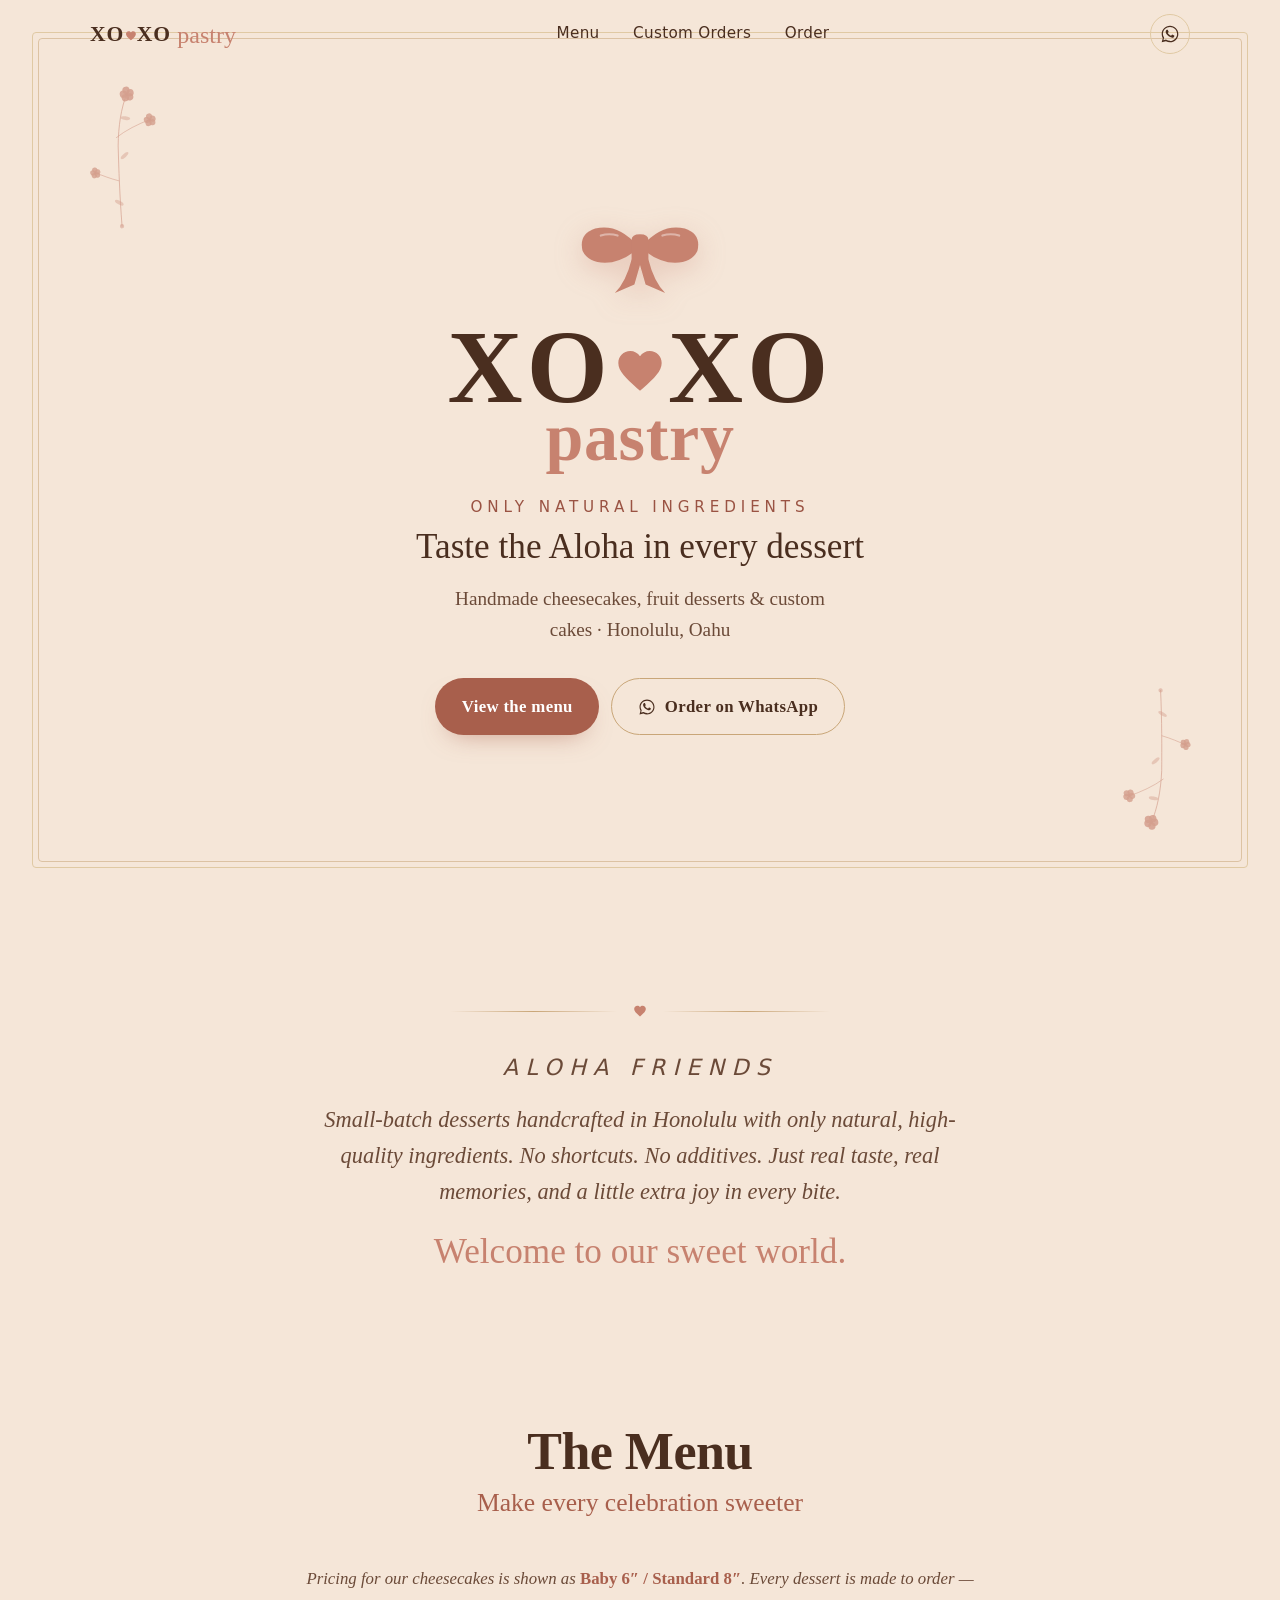
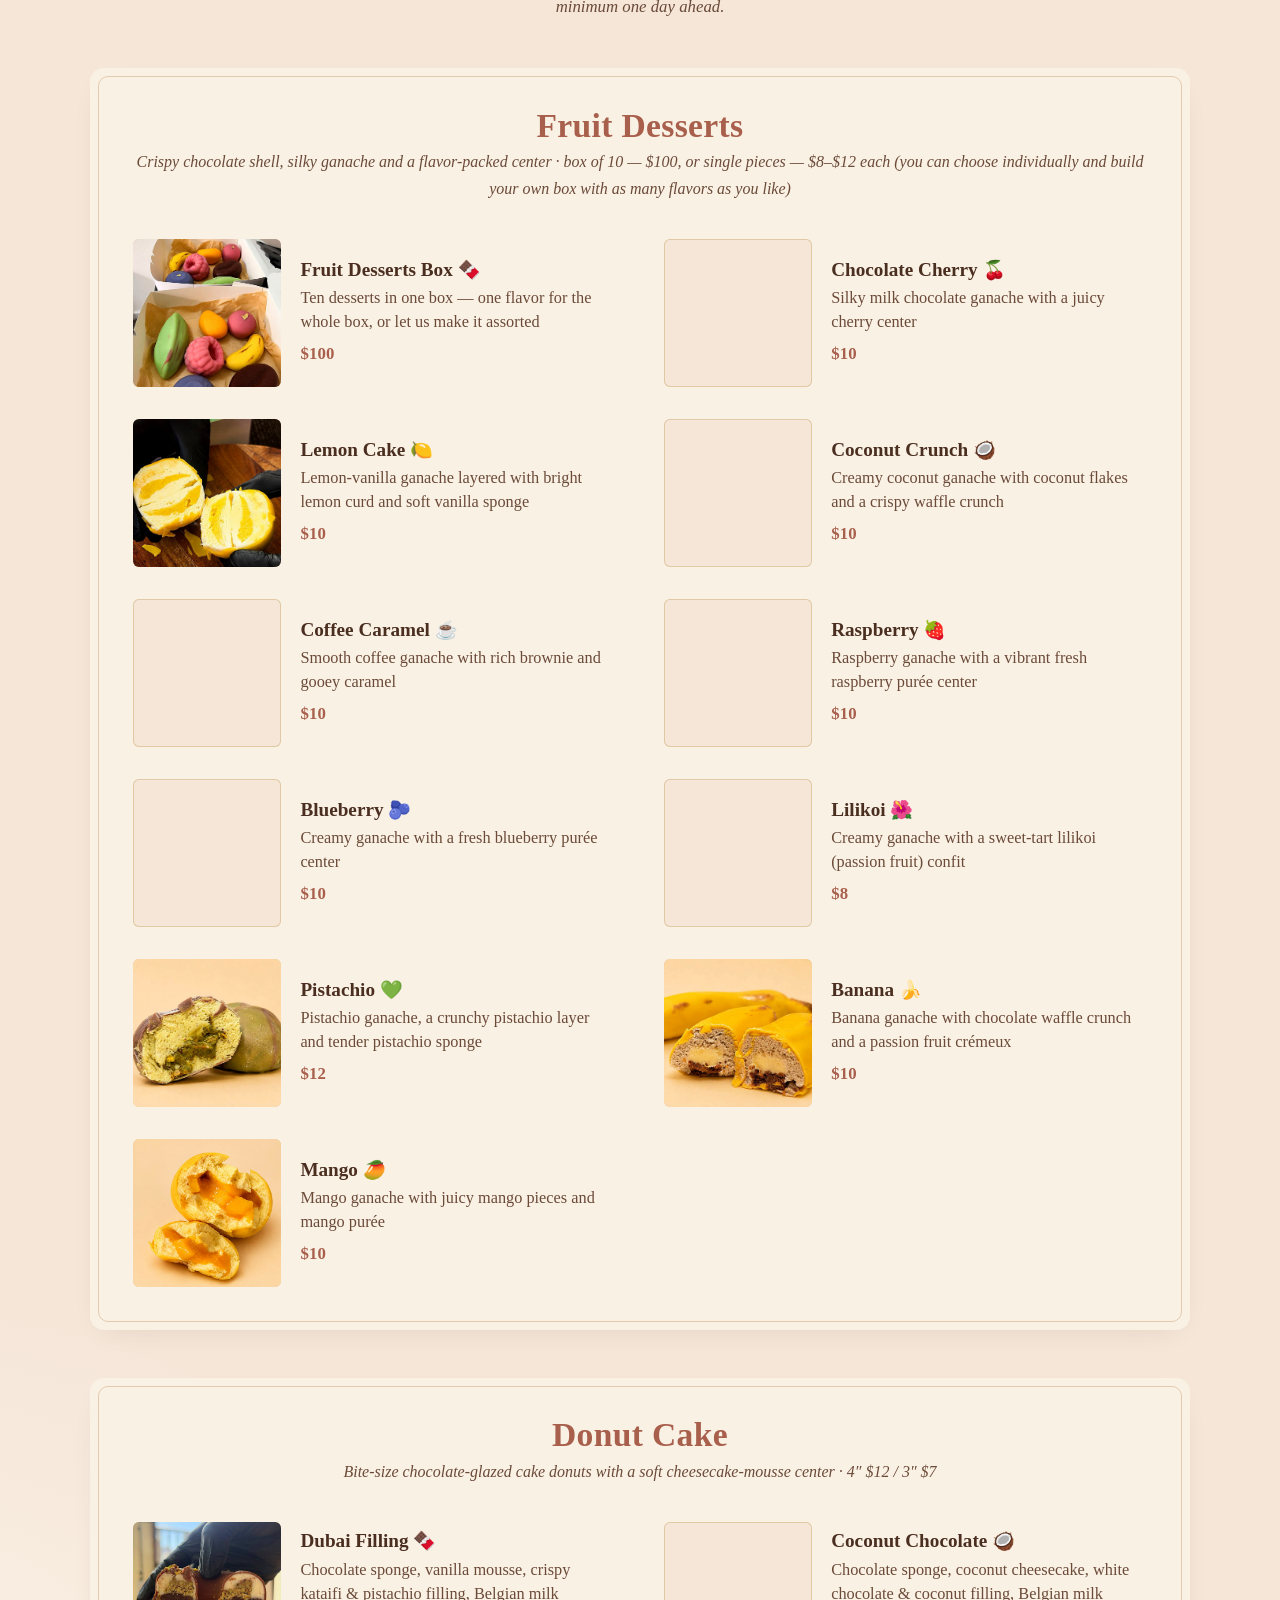
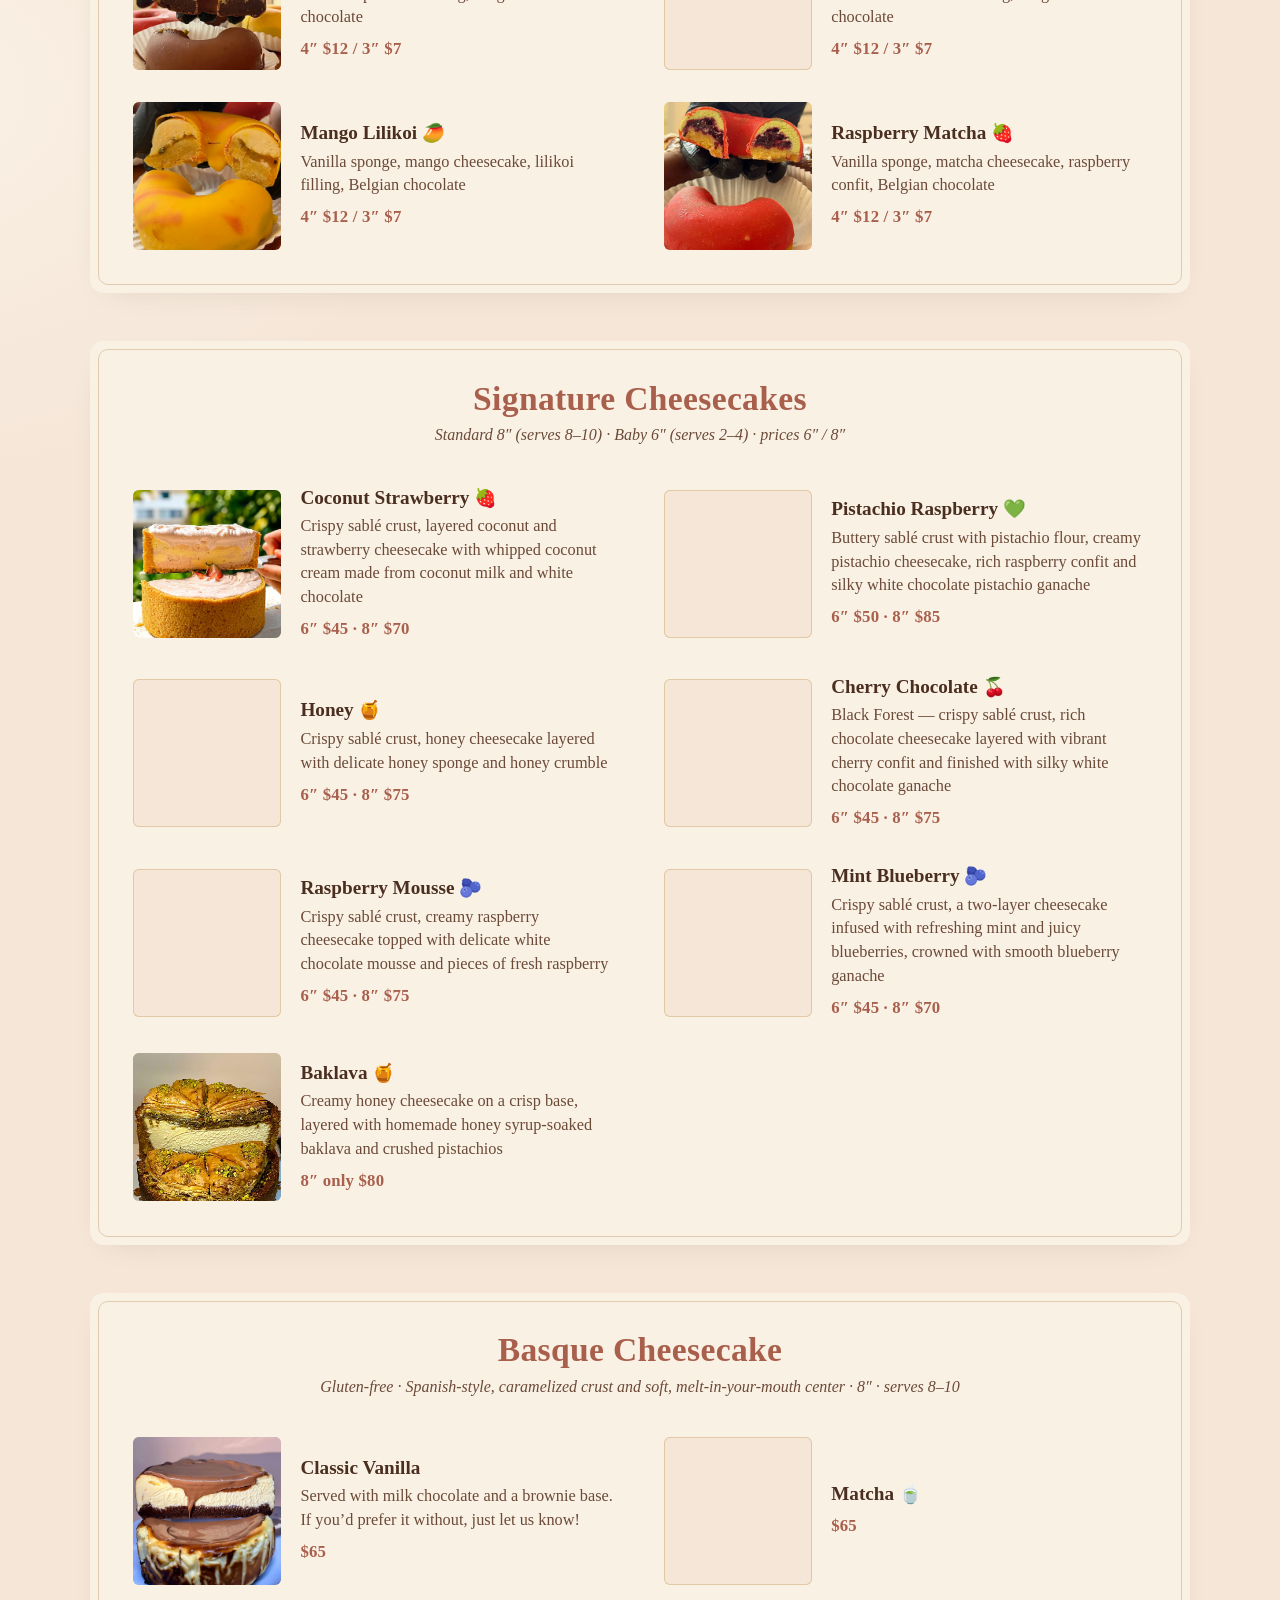
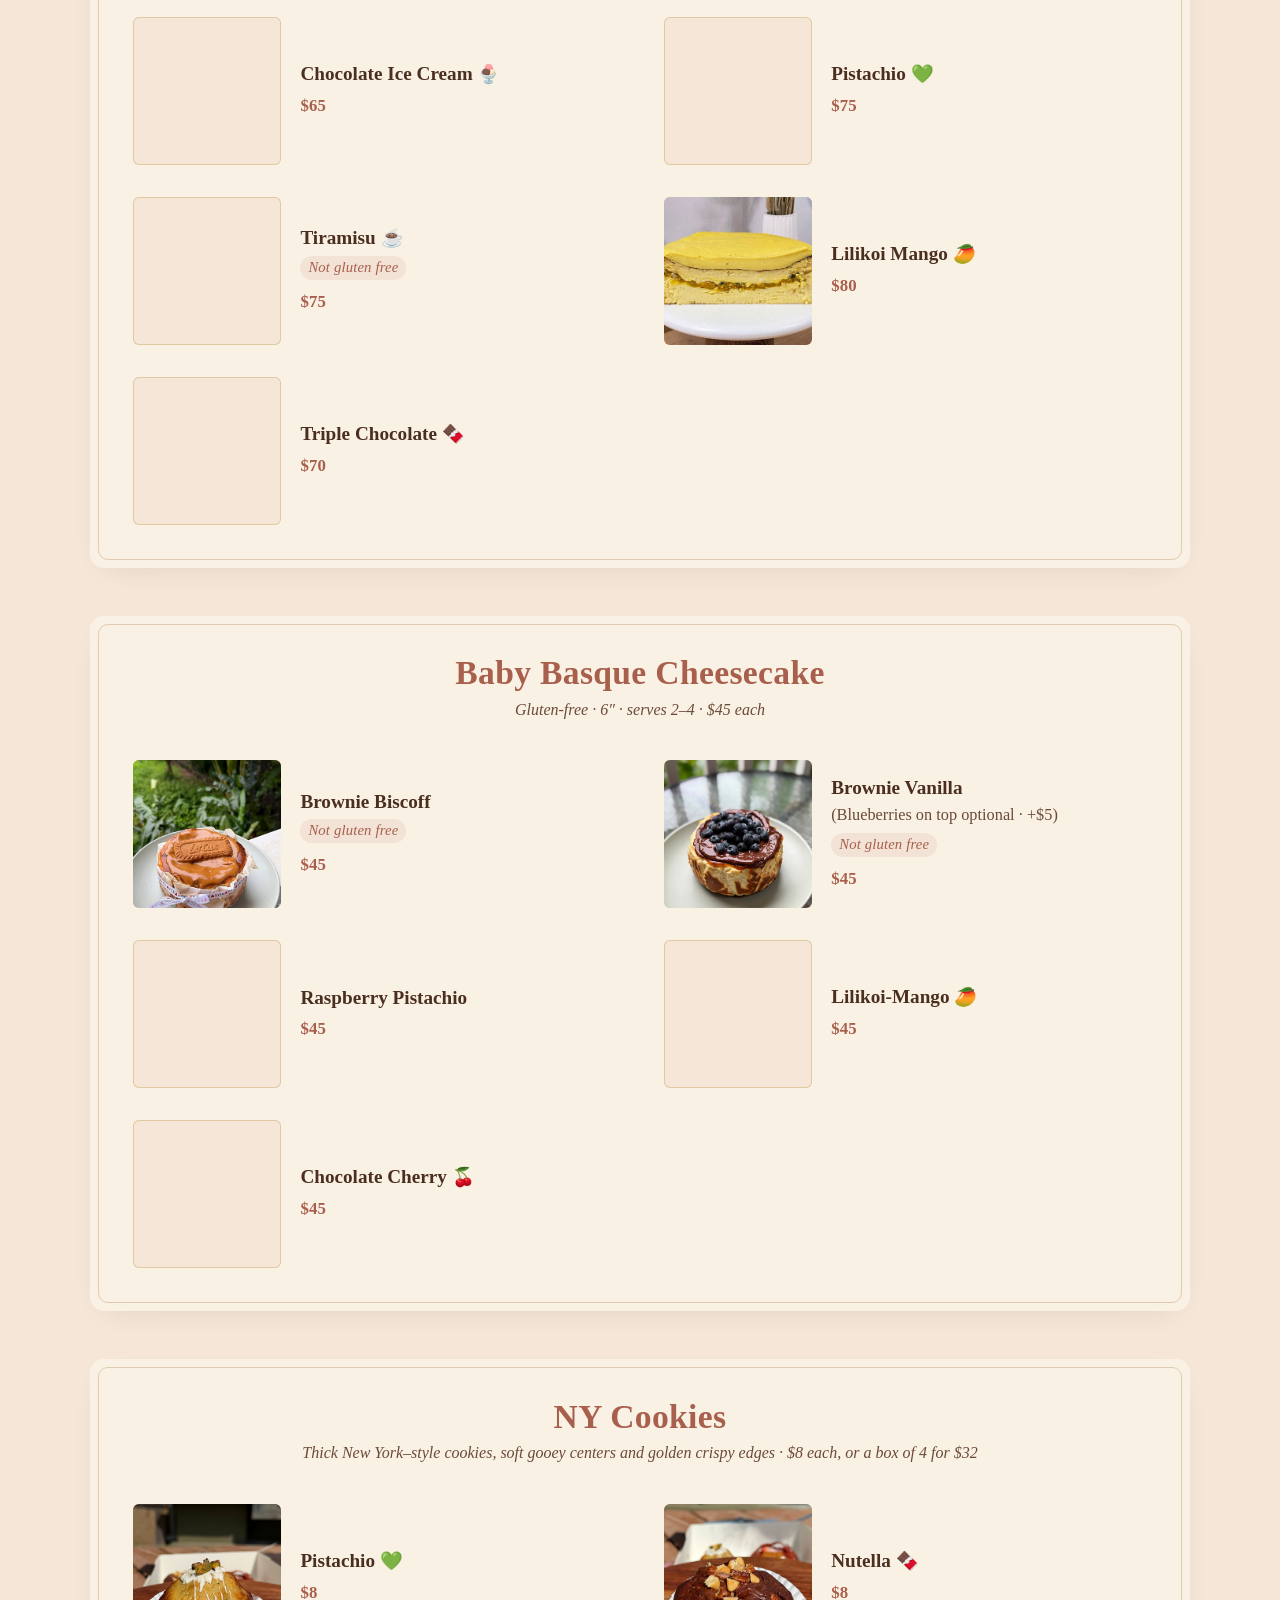
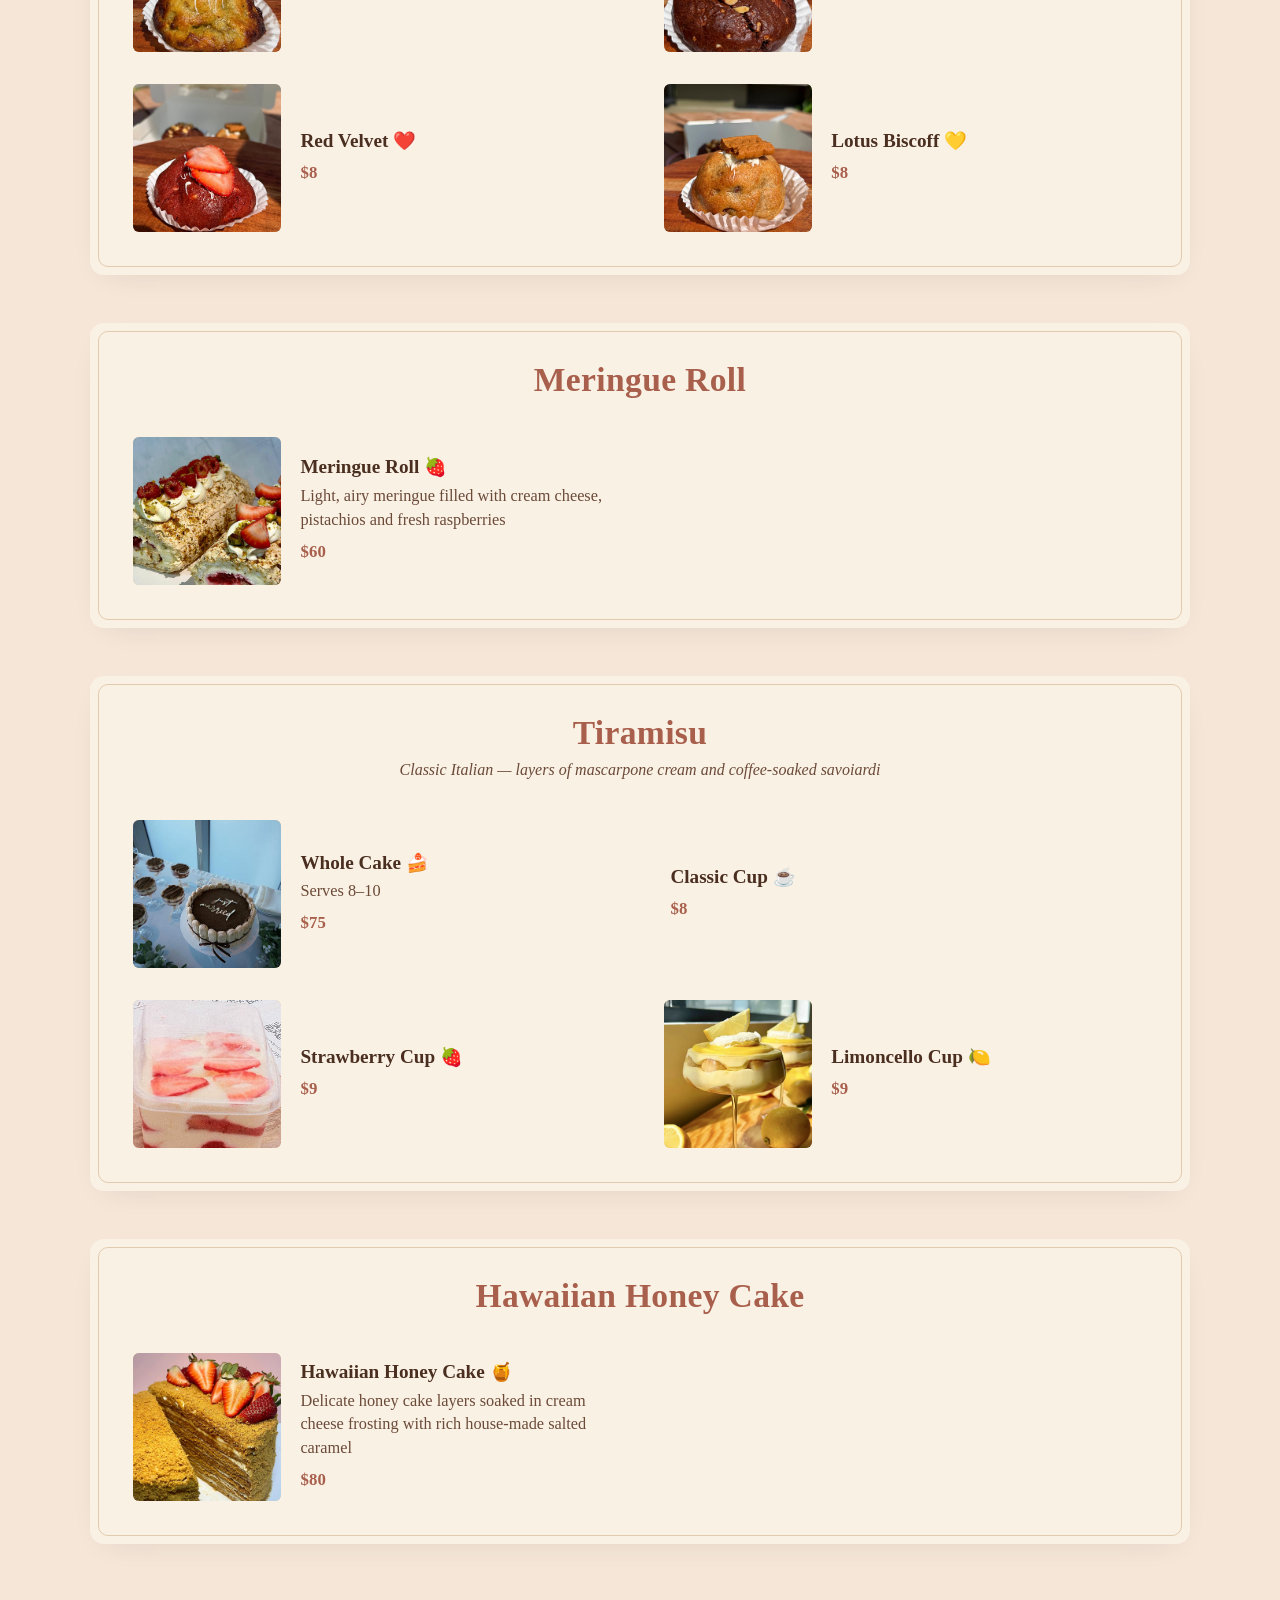
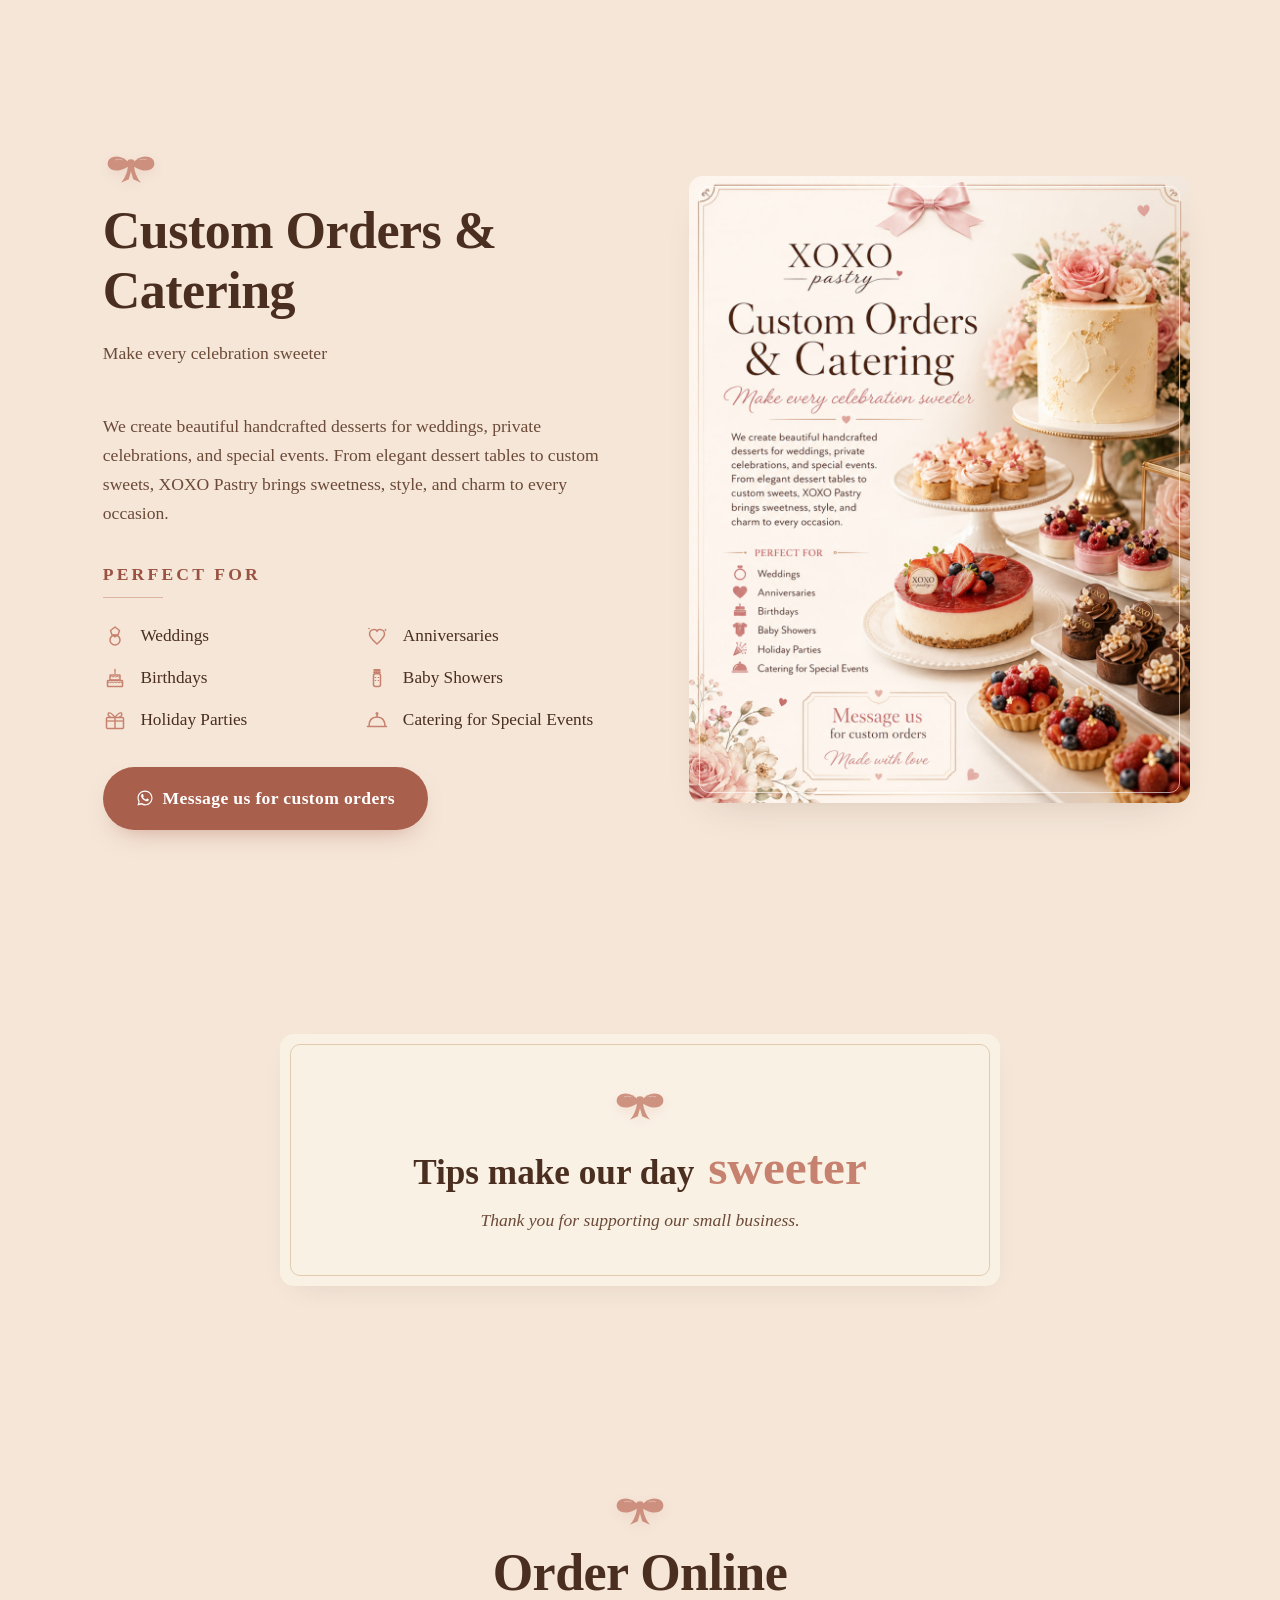
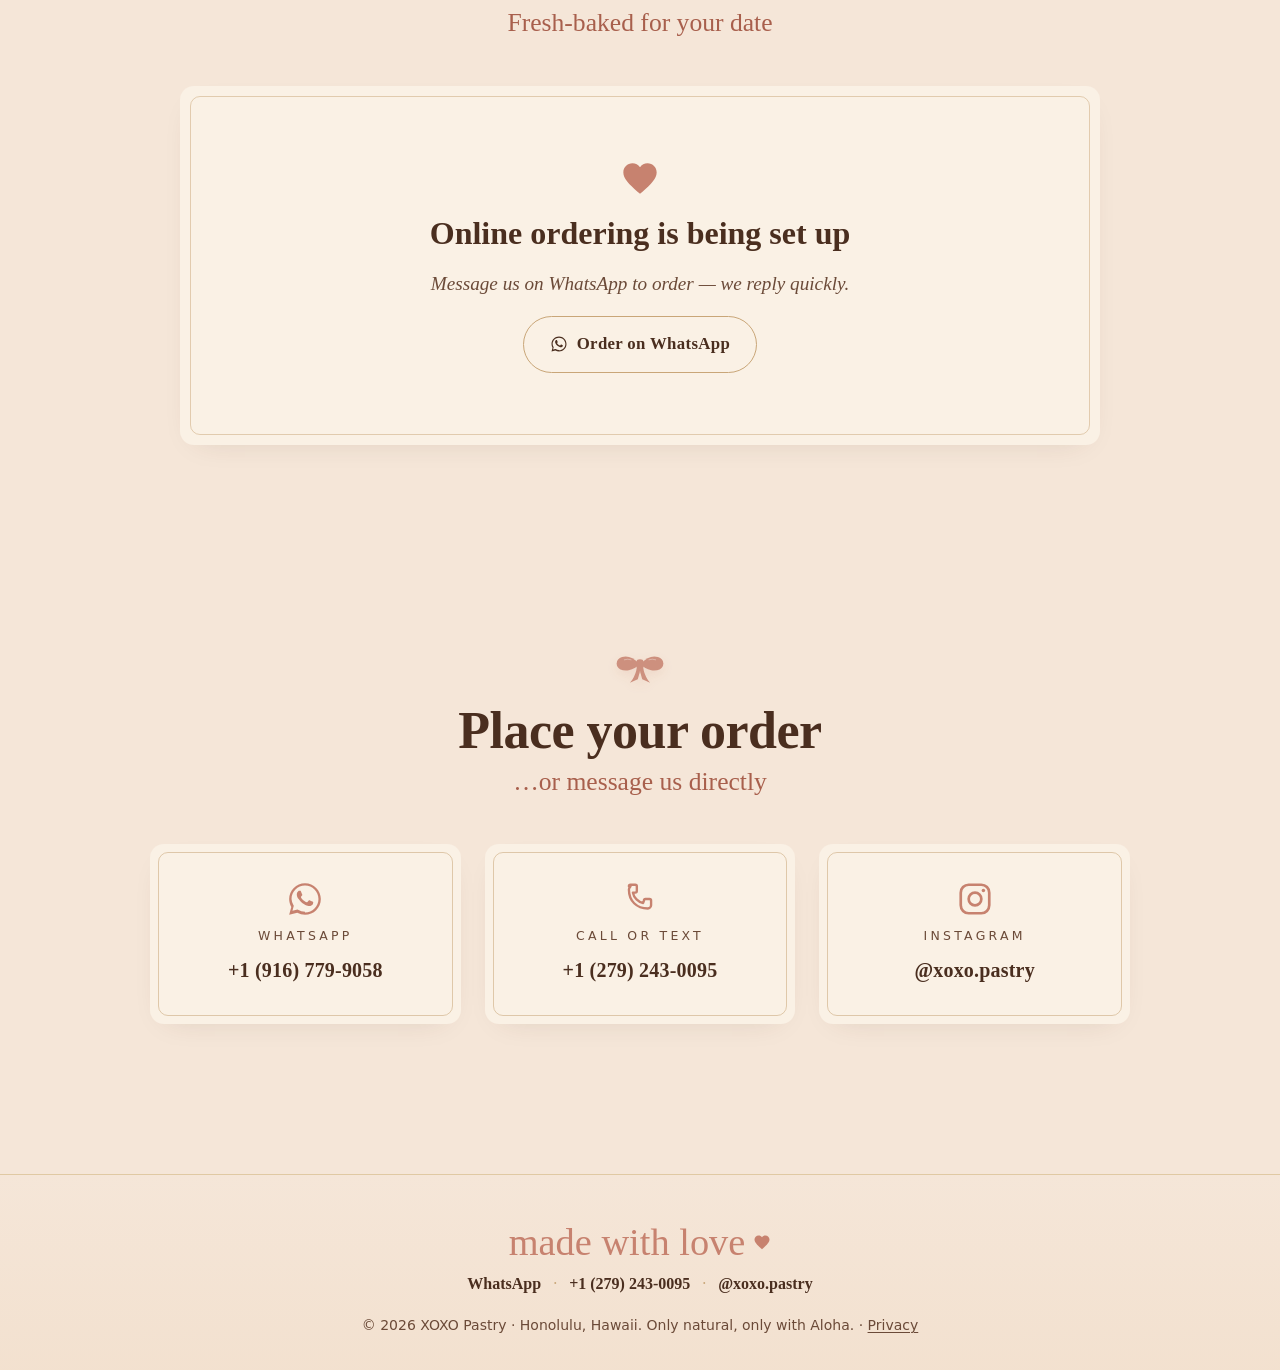
==== index.html @ e72af6c0 "CSP: allow Meta Event Setup Tool (iwl.js) on public pages The tool loads www.facebook.com/signals/iw" ====
<!doctype html>
<html lang="en">
<head>
  <meta charset="utf-8">
  <meta http-equiv="Content-Security-Policy" content="default-src 'none'; style-src 'self' 'unsafe-inline' https://fonts.googleapis.com https://static.xx.fbcdn.net; font-src https://fonts.gstatic.com https://static.xx.fbcdn.net; img-src 'self' data: https://*.google-analytics.com https://*.googletagmanager.com https://*.g.doubleclick.net https://www.google.com https://www.googleadservices.com https://www.facebook.com https://static.xx.fbcdn.net; script-src 'self' https://*.googletagmanager.com https://www.googleadservices.com https://googleads.g.doubleclick.net https://www.google.com https://connect.facebook.net https://www.facebook.com https://static.xx.fbcdn.net; connect-src https://xlicuyemmiapundcqqqf.supabase.co https://*.google-analytics.com https://*.analytics.google.com https://analytics.google.com https://*.googletagmanager.com https://*.g.doubleclick.net https://www.google.com https://www.googleadservices.com https://pagead2.googlesyndication.com https://www.facebook.com https://connect.facebook.net https://graph.facebook.com; frame-src https://td.doubleclick.net https://*.googletagmanager.com https://www.facebook.com; base-uri 'none'; form-action 'none'">
  <meta name="referrer" content="strict-origin-when-cross-origin">
  <meta name="viewport" content="width=device-width, initial-scale=1, viewport-fit=cover">
  <meta name="theme-color" content="#F5E6D8">
  <meta name="description" content="Handmade cheesecakes, fruit desserts and custom celebration cakes in Honolulu, Oahu. Only natural ingredients. Order online at least 1 day ahead, pickup in Honolulu.">
  <meta name="color-scheme" content="light">

  <title>XOXO Pastry — Handmade Cheesecakes &amp; Desserts in Honolulu, Hawaii</title>

  <link rel="canonical" href="https://xoxopastry.com/">

  <link rel="icon" type="image/svg+xml" href="data:image/svg+xml,%3Csvg xmlns='http://www.w3.org/2000/svg' viewBox='0 0 24 24'%3E%3Crect width='24' height='24' rx='5' fill='%23F5E6D8'/%3E%3Cpath d='M12 19.5l-1.3-1.1C7 14.9 4.5 12.6 4.5 9.5 4.5 7 6.4 5 9 5c1.5 0 2.9.7 3 2 .1-1.3 1.5-2 3-2 2.6 0 4.5 2 4.5 4.5 0 3.1-2.5 5.4-6.2 8.9L12 19.5z' fill='%23C7826F'/%3E%3C/svg%3E">

  <link rel="preconnect" href="https://fonts.googleapis.com">
  <link rel="preconnect" href="https://fonts.gstatic.com" crossorigin>
  <link rel="stylesheet" href="https://fonts.googleapis.com/css2?family=Allura&family=Cormorant+Garamond:ital,wght@0,400;0,500;0,600;0,700;1,400;1,500;1,600&family=Playfair+Display:wght@600;700;800&display=swap">

  <link rel="stylesheet" href="styles.css">

  <!-- Google tag (GA4 + Google Ads). Inline snippet is split out to js/analytics.js for the CSP. -->
  <script async src="https://www.googletagmanager.com/gtag/js?id=G-3TVH94LNMW"></script>
  <script src="js/analytics.js"></script>
  <!-- Meta Pixel. Inline base code is split out to js/meta-pixel.js for the CSP. -->
  <script src="js/meta-pixel.js"></script>

  <script type="application/ld+json">
  {
    "@context": "https://schema.org",
    "@type": "Bakery",
    "name": "XOXO Pastry",
    "url": "https://xoxopastry.com/",
    "image": "https://xoxopastry.com/images/custom-orders.jpg",
    "description": "Small-batch home bakery in Honolulu: handmade cheesecakes, fruit desserts and custom celebration cakes with only natural ingredients.",
    "telephone": "+1-279-243-0095",
    "priceRange": "$$",
    "servesCuisine": "Desserts",
    "hasMenu": "https://xoxopastry.com/#menu",
    "address": { "@type": "PostalAddress", "addressLocality": "Honolulu", "addressRegion": "HI", "addressCountry": "US" },
    "areaServed": { "@type": "City", "name": "Honolulu" },
    "sameAs": ["https://instagram.com/xoxo.pastry"]
  }
  </script>


  <noscript>
    <style>
      .reveal { opacity: 1 !important; transform: none !important; }
    </style>
  </noscript>

  <meta property="og:title" content="XOXO Pastry — Handmade Desserts in Honolulu">
  <meta property="og:description" content="Handcrafted cheesecakes, fruit desserts, donut cakes and custom celebration cakes in Honolulu, Oahu. Made with love.">
  <meta property="og:type" content="website">
  <meta property="og:url" content="https://xoxopastry.com/">
  <meta property="og:site_name" content="XOXO Pastry">
  <meta property="og:image" content="https://xoxopastry.com/images/custom-orders.jpg">
  <meta property="og:image:width" content="1024">
  <meta property="og:image:height" content="1280">
  <meta name="twitter:card" content="summary_large_image">
  <meta name="twitter:image" content="https://xoxopastry.com/images/custom-orders.jpg">
</head>
<body id="top">
  <noscript><img height="1" width="1" style="display:none" alt="" src="https://www.facebook.com/tr?id=1485503546755774&ev=PageView&noscript=1"></noscript>

  <svg aria-hidden="true" focusable="false" width="0" height="0" style="position:absolute;width:0;height:0;overflow:hidden" xmlns="http://www.w3.org/2000/svg">
    <defs>
      <symbol id="icon-bow" viewBox="0 0 100 64">
        <path d="M48 26 Q34 10 18 14 Q6 18 9 30 Q14 40 30 38 Q42 35 48 28 Z" fill="currentColor"/>
        <path d="M52 26 Q66 10 82 14 Q94 18 91 30 Q86 40 70 38 Q58 35 52 28 Z" fill="currentColor"/>
        <path d="M44 36 Q40 52 32 60 L46 54 L50 40 Z" fill="currentColor"/>
        <path d="M56 36 Q60 52 68 60 L54 54 L50 40 Z" fill="currentColor"/>
        <path d="M44 22 Q44 18 50 18 Q56 18 56 22 L56 36 Q56 40 50 40 Q44 40 44 36 Z" fill="currentColor"/>
        <path d="M22 19 Q28 17 34 19" fill="none" stroke="rgba(255,255,255,0.4)" stroke-width="1.5" stroke-linecap="round"/>
        <path d="M78 19 Q72 17 66 19" fill="none" stroke="rgba(255,255,255,0.4)" stroke-width="1.5" stroke-linecap="round"/>
      </symbol>

      <symbol id="icon-heart" viewBox="0 0 24 24">
        <path d="M12 21.5 L10.5 20.2 C5.4 15.6 2 12.5 2 8.7 C2 5.6 4.4 3.2 7.5 3.2 C9.3 3.2 11 4.1 12 5.6 C13 4.1 14.7 3.2 16.5 3.2 C19.6 3.2 22 5.6 22 8.7 C22 12.5 18.6 15.6 13.5 20.3 L12 21.5 Z" fill="currentColor"/>
      </symbol>

      <symbol id="icon-floral" viewBox="0 0 100 140">
        <path d="M22 132 C26 102 30 80 34 58 C38 40 44 24 52 12" fill="none" stroke="currentColor" stroke-width="0.8" stroke-linecap="round" opacity="0.75"/>
        <path d="M34 50 C44 45 56 42 68 40" fill="none" stroke="currentColor" stroke-width="0.7" stroke-linecap="round" opacity="0.7"/>
        <path d="M28 90 C20 86 14 82 8 78" fill="none" stroke="currentColor" stroke-width="0.7" stroke-linecap="round" opacity="0.7"/>
        <ellipse cx="38" cy="68" rx="4.5" ry="1.7" transform="rotate(-30 38 68)" fill="currentColor" opacity="0.45"/>
        <ellipse cx="24" cy="110" rx="4.5" ry="1.7" transform="rotate(40 24 110)" fill="currentColor" opacity="0.45"/>
        <ellipse cx="46" cy="34" rx="4.5" ry="1.7" transform="rotate(20 46 34)" fill="currentColor" opacity="0.45"/>
        <g transform="translate(52,12)"><circle cx="0" cy="-3.4" r="3.4" fill="currentColor" opacity="0.85"/><circle cx="3.2" cy="-0.3" r="3.4" fill="currentColor" opacity="0.85"/><circle cx="-3.2" cy="-0.3" r="3.4" fill="currentColor" opacity="0.85"/><circle cx="2.1" cy="3.4" r="3.4" fill="currentColor" opacity="0.85"/><circle cx="-2.1" cy="3.4" r="3.4" fill="currentColor" opacity="0.85"/><circle cx="0" cy="0.4" r="1.7" fill="currentColor"/></g>
        <g transform="translate(68,40)"><circle cx="0" cy="-2.9" r="2.9" fill="currentColor" opacity="0.8"/><circle cx="2.7" cy="-0.3" r="2.9" fill="currentColor" opacity="0.8"/><circle cx="-2.7" cy="-0.3" r="2.9" fill="currentColor" opacity="0.8"/><circle cx="1.8" cy="2.9" r="2.9" fill="currentColor" opacity="0.8"/><circle cx="-1.8" cy="2.9" r="2.9" fill="currentColor" opacity="0.8"/><circle cx="0" cy="0.4" r="1.4" fill="currentColor"/></g>
        <g transform="translate(8,78)"><circle cx="0" cy="-2.5" r="2.5" fill="currentColor" opacity="0.8"/><circle cx="2.3" cy="-0.3" r="2.5" fill="currentColor" opacity="0.8"/><circle cx="-2.3" cy="-0.3" r="2.5" fill="currentColor" opacity="0.8"/><circle cx="1.5" cy="2.5" r="2.5" fill="currentColor" opacity="0.8"/><circle cx="-1.5" cy="2.5" r="2.5" fill="currentColor" opacity="0.8"/><circle cx="0" cy="0.3" r="1.3" fill="currentColor"/></g>
        <circle cx="22" cy="132" r="2" fill="currentColor" opacity="0.55"/>
      </symbol>

      <symbol id="icon-ring" viewBox="0 0 24 24">
        <circle cx="12" cy="16" r="5" fill="none" stroke="currentColor" stroke-width="1.5"/>
        <path d="M9 11 L7.5 6.5 L12 3 L16.5 6.5 L15 11 Z" fill="none" stroke="currentColor" stroke-width="1.5" stroke-linejoin="round"/>
        <path d="M9 11 L12 13 L15 11" fill="none" stroke="currentColor" stroke-width="1.2"/>
      </symbol>
      <symbol id="icon-anniversary" viewBox="0 0 24 24">
        <path d="M12 20 L10.7 18.8 C6.9 15.3 4.5 13 4.5 9.9 C4.5 7.4 6.4 5.4 9 5.4 C10.5 5.4 11.9 6.1 12 7.4 C12.1 6.1 13.5 5.4 15 5.4 C17.6 5.4 19.5 7.4 19.5 9.9 C19.5 13 17.1 15.3 13.3 18.8 L12 20 Z" fill="none" stroke="currentColor" stroke-width="1.5" stroke-linejoin="round"/>
        <path d="M20.5 4.5 L21 5.5 L22 6 L21 6.5 L20.5 7.5 L20 6.5 L19 6 L20 5.5 Z" fill="currentColor"/>
        <circle cx="4" cy="4.5" r="0.8" fill="currentColor"/>
      </symbol>
      <symbol id="icon-cake" viewBox="0 0 24 24">
        <path d="M12 2 L11 5 L13 5 Z" fill="currentColor"/>
        <line x1="12" y1="5" x2="12" y2="8" stroke="currentColor" stroke-width="1.2"/>
        <rect x="7" y="9" width="10" height="5" rx="0.6" fill="none" stroke="currentColor" stroke-width="1.5"/>
        <path d="M7.2 11 Q8.6 9.6 10 11 Q11.4 9.6 12.8 11 Q14.2 9.6 15.6 11 Q16.4 10.4 16.8 11" fill="none" stroke="currentColor" stroke-width="1"/>
        <rect x="4.5" y="14.5" width="15" height="6" rx="0.6" fill="none" stroke="currentColor" stroke-width="1.5"/>
        <path d="M4.7 16.8 Q6.2 15.4 7.6 16.8 Q9 15.4 10.4 16.8 Q11.8 15.4 13.2 16.8 Q14.6 15.4 16 16.8 Q17.4 15.4 19.3 16.8" fill="none" stroke="currentColor" stroke-width="1"/>
      </symbol>
      <symbol id="icon-baby" viewBox="0 0 24 24">
        <rect x="8.5" y="3" width="7" height="2.7" rx="0.6" fill="currentColor"/>
        <path d="M8 5.7 L16 5.7 L15.2 7.8 L8.8 7.8 Z" fill="currentColor"/>
        <rect x="8.5" y="7.8" width="7" height="12.7" rx="2" fill="none" stroke="currentColor" stroke-width="1.5"/>
        <line x1="9.7" y1="11.5" x2="14.3" y2="11.5" stroke="currentColor" stroke-width="1" stroke-dasharray="1.5 1.5"/>
        <line x1="9.7" y1="14.5" x2="14.3" y2="14.5" stroke="currentColor" stroke-width="1" stroke-dasharray="1.5 1.5"/>
      </symbol>
      <symbol id="icon-gift" viewBox="0 0 24 24">
        <rect x="3.5" y="9.5" width="17" height="11" rx="1" fill="none" stroke="currentColor" stroke-width="1.5"/>
        <line x1="3.5" y1="13" x2="20.5" y2="13" stroke="currentColor" stroke-width="1.3"/>
        <line x1="12" y1="9.5" x2="12" y2="20.5" stroke="currentColor" stroke-width="1.5"/>
        <path d="M8 9.5 Q4 7.5 5.5 5 Q8 4 12 9.5" fill="none" stroke="currentColor" stroke-width="1.4" stroke-linejoin="round"/>
        <path d="M16 9.5 Q20 7.5 18.5 5 Q16 4 12 9.5" fill="none" stroke="currentColor" stroke-width="1.4" stroke-linejoin="round"/>
      </symbol>
      <symbol id="icon-catering" viewBox="0 0 24 24">
        <line x1="2.5" y1="18.5" x2="21.5" y2="18.5" stroke="currentColor" stroke-width="1.6" stroke-linecap="round"/>
        <path d="M4 18.5 Q4 9 12 9 Q20 9 20 18.5" fill="none" stroke="currentColor" stroke-width="1.6" stroke-linejoin="round"/>
        <circle cx="12" cy="5.5" r="1.5" fill="currentColor"/>
        <line x1="12" y1="7.2" x2="12" y2="9" stroke="currentColor" stroke-width="1.5" stroke-linecap="round"/>
      </symbol>

      <symbol id="icon-instagram" viewBox="0 0 24 24">
        <rect x="3" y="3" width="18" height="18" rx="5" fill="none" stroke="currentColor" stroke-width="1.7"/>
        <circle cx="12" cy="12" r="4" fill="none" stroke="currentColor" stroke-width="1.7"/>
        <circle cx="17.3" cy="6.7" r="1.1" fill="currentColor"/>
      </symbol>
      <symbol id="icon-whatsapp" viewBox="0 0 32 32">
        <path fill="currentColor" d="M16 2.667C8.636 2.667 2.667 8.636 2.667 16c0 2.351.617 4.643 1.79 6.667L2.667 29.333l6.834-1.79A13.31 13.31 0 0 0 16 29.333C23.364 29.333 29.333 23.364 29.333 16S23.364 2.667 16 2.667Zm0 24A11.31 11.31 0 0 1 10.1 25l-.42-.252-4.221 1.105 1.124-4.123-.275-.436A11.32 11.32 0 0 1 4.667 16C4.667 9.742 9.742 4.667 16 4.667c6.258 0 11.333 5.075 11.333 11.333 0 6.258-5.075 11.333-11.333 11.333Zm6.207-8.475c-.34-.17-2.014-.994-2.326-1.108-.311-.114-.538-.17-.764.17-.227.34-.878 1.108-1.077 1.335-.198.227-.397.255-.736.085-.34-.17-1.435-.529-2.733-1.687-1.01-.901-1.692-2.014-1.89-2.353-.198-.34-.021-.523.149-.692.153-.152.34-.397.51-.595.17-.198.227-.34.34-.566.114-.227.057-.425-.028-.595-.085-.17-.764-1.842-1.048-2.523-.276-.663-.555-.573-.764-.583-.198-.01-.425-.011-.652-.011-.227 0-.595.085-.906.425-.311.34-1.19 1.163-1.19 2.835 0 1.673 1.218 3.288 1.388 3.516.17.227 2.397 3.66 5.808 5.131.812.351 1.446.56 1.94.717.815.259 1.557.222 2.144.135.654-.098 2.014-.823 2.298-1.62.283-.798.283-1.482.198-1.62-.085-.139-.311-.227-.652-.397Z"/>
      </symbol>
      <symbol id="icon-phone" viewBox="0 0 24 24">
        <path d="M5 4 C5 3.5 5.5 3 6 3 L9 3 C9.5 3 10 3.5 10 4 L10 7 C10 7.5 9.5 8 9 8 L7.5 8 C8 11 11 14 14 14.5 L14.5 13 C14.5 12.5 15 12 15.5 12 L18 12 C18.5 12 19 12.5 19 13 L19 16 C19 17 18 18 17 18 C9.8 18 5 13.2 5 6 C5 5 6 4 6 4 Z" fill="none" stroke="currentColor" stroke-width="1.5" stroke-linejoin="round"/>
      </symbol>
    </defs>
  </svg>

  <!-- =========================================================== Sticky top navigation =========================================================== -->
  <header class="nav" role="banner">
    <div class="nav__inner">
      <a class="nav__logo" href="#top" aria-label="XOXO Pastry — home">
        <span class="logo-xoxo">XO<svg class="logo-heart" aria-hidden="true" focusable="false"><use href="#icon-heart"/></svg>XO</span>
        <span class="logo-script">pastry</span>
      </a>

      <nav class="nav__links" aria-label="Primary">
        <a href="#menu">Menu</a>
        <a href="#custom">Custom Orders</a>
        <a href="#order">Order</a>
      </nav>

      <a class="nav__ig" href="https://wa.me/19167799058" target="_blank" rel="noopener noreferrer" aria-label="Order on WhatsApp">
        <svg aria-hidden="true" focusable="false"><use href="#icon-whatsapp"/></svg>
      </a>
    </div>
  </header>

  <main>

    <!-- Hero -->
    <section class="hero" aria-labelledby="hero-title">
      <svg class="orn orn-floral orn-floral--tl" aria-hidden="true" focusable="false"><use href="#icon-floral"/></svg>
      <svg class="orn orn-floral orn-floral--br" aria-hidden="true" focusable="false"><use href="#icon-floral"/></svg>

      <svg class="hero__bow reveal" style="--i:0" aria-hidden="true" focusable="false"><use href="#icon-bow"/></svg>

      <h1 id="hero-title" class="hero__lockup reveal" style="--i:1">
        <span class="logo-xoxo logo-xoxo--big">XO<svg class="logo-heart" aria-hidden="true" focusable="false"><use href="#icon-heart"/></svg>XO</span>
        <span class="logo-script logo-script--big">pastry</span>
      </h1>

      <p class="hero__eyebrow reveal" style="--i:2">Only natural ingredients</p>
      <p class="hero__tagline reveal" style="--i:3">Taste the Aloha in every dessert</p>
      <p class="hero__where reveal" style="--i:3">Handmade cheesecakes, fruit desserts &amp; custom cakes &middot; Honolulu, Oahu</p>

      <div class="hero__ctas reveal" style="--i:4">
        <a class="btn btn--primary" href="#menu">View the menu</a>
        <a class="btn btn--ghost" href="https://wa.me/19167799058" target="_blank" rel="noopener noreferrer">
          <svg aria-hidden="true" focusable="false" width="18" height="18"><use href="#icon-whatsapp"/></svg>
          Order on WhatsApp
        </a>
      </div>
    </section>

    <!-- About -->
    <section class="about reveal" aria-label="About XOXO Pastry">
      <div class="divider" aria-hidden="true">
        <span class="divider__line"></span>
        <svg class="divider__heart"><use href="#icon-heart"/></svg>
        <span class="divider__line"></span>
      </div>
      <p class="about__eyebrow">Aloha friends</p>
      <p>Small-batch desserts handcrafted in Honolulu with only natural, high-quality ingredients. No shortcuts. No additives. Just real taste, real memories, and a little extra joy in every bite.</p>
      <p class="about__sign">Welcome to our sweet world.</p>
    </section>

    <!-- Menu -->
    <section class="section section--menu" id="menu" aria-labelledby="menu-title">
      <div class="container">
        <header class="section__head reveal">
          <h2 class="section__title" id="menu-title">The Menu</h2>
          <p class="section__sub">Make every celebration sweeter</p>
        </header>

        <p class="menu-stack__legend reveal">Pricing for our cheesecakes is shown as <strong>Baby 6″ / Standard 8″</strong>. Every dessert is made to order — minimum one day ahead.</p>

        <div class="menu-cats">

        <div class="menu-cat reveal">
          <header class="menu-cat__head">
            <h3 class="menu-cat__title">Fruit Desserts</h3>
            <p class="menu-cat__sub">Crispy chocolate shell, silky ganache and a flavor-packed center · box of 10 — $100, or single pieces — $8–$12 each (you can choose individually and build your own box with as many flavors as you like)</p>
          </header>
          <ul class="fcard-list">
            <li class="fcard reveal">
              <div class="fcard__media"><img src="images/menu/fruit-fruit-desserts-box.jpg?v=9a447485" alt="XOXO Pastry Fruit Desserts Box Fruit Dessert" width="752" height="1000" loading="lazy" decoding="async"></div>
              <div class="fcard__body">
                <h4 class="fcard__name">Fruit Desserts Box <span class="fcard__emoji">🍫</span></h4>
                <p class="fcard__desc">Ten desserts in one box — one flavor for the whole box, or let us make it assorted</p>
                <p class="fcard__price">$100</p>
              </div>
            </li>
            <li class="fcard reveal">
              <div class="fcard__media"><img src="images/menu/fruit-chocolate-cherry.jpg?v=68ad4d5d" alt="XOXO Pastry Chocolate Cherry Fruit Dessert" width="802" height="1000" loading="lazy" decoding="async"></div>
              <div class="fcard__body">
                <h4 class="fcard__name">Chocolate Cherry <span class="fcard__emoji">🍒</span></h4>
                <p class="fcard__desc">Silky milk chocolate ganache with a juicy cherry center</p>
                <p class="fcard__price">$10</p>
              </div>
            </li>
            <li class="fcard reveal">
              <div class="fcard__media"><img src="images/menu/fruit-lemon-cake.jpg?v=42cf3d3e" alt="XOXO Pastry Lemon Cake Fruit Dessert" width="780" height="1000" loading="lazy" decoding="async"></div>
              <div class="fcard__body">
                <h4 class="fcard__name">Lemon Cake <span class="fcard__emoji">🍋</span></h4>
                <p class="fcard__desc">Lemon-vanilla ganache layered with bright lemon curd and soft vanilla sponge</p>
                <p class="fcard__price">$10</p>
              </div>
            </li>
            <li class="fcard reveal">
              <div class="fcard__media"><img src="images/menu/fruit-coconut-crunch.jpg?v=7417e09c" alt="XOXO Pastry Coconut Crunch Fruit Dessert" width="751" height="1000" loading="lazy" decoding="async"></div>
              <div class="fcard__body">
                <h4 class="fcard__name">Coconut Crunch <span class="fcard__emoji">🥥</span></h4>
                <p class="fcard__desc">Creamy coconut ganache with coconut flakes and a crispy waffle crunch</p>
                <p class="fcard__price">$10</p>
              </div>
            </li>
            <li class="fcard reveal">
              <div class="fcard__media"><img src="images/menu/fruit-coffee-caramel.jpg?v=cfe7b78d" alt="XOXO Pastry Coffee Caramel Fruit Dessert" width="665" height="1000" loading="lazy" decoding="async"></div>
              <div class="fcard__body">
                <h4 class="fcard__name">Coffee Caramel <span class="fcard__emoji">☕</span></h4>
                <p class="fcard__desc">Smooth coffee ganache with rich brownie and gooey caramel</p>
                <p class="fcard__price">$10</p>
              </div>
            </li>
            <li class="fcard reveal">
              <div class="fcard__media"><img src="images/menu/fruit-raspberry.jpg?v=c6df2cc9" alt="XOXO Pastry Raspberry Fruit Dessert" width="1000" height="750" loading="lazy" decoding="async"></div>
              <div class="fcard__body">
                <h4 class="fcard__name">Raspberry <span class="fcard__emoji">🍓</span></h4>
                <p class="fcard__desc">Raspberry ganache with a vibrant fresh raspberry purée center</p>
                <p class="fcard__price">$10</p>
              </div>
            </li>
            <li class="fcard reveal">
              <div class="fcard__media"><img src="images/menu/fruit-blueberry.jpg?v=0148439d" alt="XOXO Pastry Blueberry Fruit Dessert" width="840" height="1000" loading="lazy" decoding="async"></div>
              <div class="fcard__body">
                <h4 class="fcard__name">Blueberry <span class="fcard__emoji">🫐</span></h4>
                <p class="fcard__desc">Creamy ganache with a fresh blueberry purée center</p>
                <p class="fcard__price">$10</p>
              </div>
            </li>
            <li class="fcard reveal">
              <div class="fcard__media"><img src="images/menu/fruit-lilikoi.jpg?v=f3f34b1c" alt="XOXO Pastry Lilikoi Fruit Dessert" width="760" height="1000" loading="lazy" decoding="async"></div>
              <div class="fcard__body">
                <h4 class="fcard__name">Lilikoi <span class="fcard__emoji">🌺</span></h4>
                <p class="fcard__desc">Creamy ganache with a sweet-tart lilikoi (passion fruit) confit</p>
                <p class="fcard__price">$8</p>
              </div>
            </li>
            <li class="fcard reveal">
              <div class="fcard__media"><img src="images/menu/fruit-pistachio.jpg?v=d741e99c" alt="XOXO Pastry Pistachio Fruit Dessert" width="1000" height="750" loading="lazy" decoding="async"></div>
              <div class="fcard__body">
                <h4 class="fcard__name">Pistachio <span class="fcard__emoji">💚</span></h4>
                <p class="fcard__desc">Pistachio ganache, a crunchy pistachio layer and tender pistachio sponge</p>
                <p class="fcard__price">$12</p>
              </div>
            </li>
            <li class="fcard reveal">
              <div class="fcard__media"><img src="images/menu/fruit-banana.jpg?v=3673d467" alt="XOXO Pastry Banana Fruit Dessert" width="1000" height="750" loading="lazy" decoding="async"></div>
              <div class="fcard__body">
                <h4 class="fcard__name">Banana <span class="fcard__emoji">🍌</span></h4>
                <p class="fcard__desc">Banana ganache with chocolate waffle crunch and a passion fruit crémeux</p>
                <p class="fcard__price">$10</p>
              </div>
            </li>
            <li class="fcard reveal">
              <div class="fcard__media"><img src="images/menu/fruit-mango.jpg?v=484d9c52" alt="XOXO Pastry Mango Fruit Dessert" width="948" height="1000" loading="lazy" decoding="async"></div>
              <div class="fcard__body">
                <h4 class="fcard__name">Mango <span class="fcard__emoji">🥭</span></h4>
                <p class="fcard__desc">Mango ganache with juicy mango pieces and mango purée</p>
                <p class="fcard__price">$10</p>
              </div>
            </li>
          </ul>
        </div>
        <div class="menu-cat reveal">
          <header class="menu-cat__head">
            <h3 class="menu-cat__title">Donut Cake</h3>
            <p class="menu-cat__sub">Bite-size chocolate-glazed cake donuts with a soft cheesecake-mousse center · 4″ $12 / 3″ $7</p>
          </header>
          <ul class="fcard-list">
            <li class="fcard reveal">
              <div class="fcard__media"><img src="images/menu/donut-dubai-filling.jpg?v=8c365535" alt="XOXO Pastry Dubai Filling Donut Cake" width="750" height="1000" loading="lazy" decoding="async"></div>
              <div class="fcard__body">
                <h4 class="fcard__name">Dubai Filling <span class="fcard__emoji">🍫</span></h4>
                <p class="fcard__desc">Chocolate sponge, vanilla mousse, crispy kataifi &amp; pistachio filling, Belgian milk chocolate</p>
                <p class="fcard__price">4″ $12 / 3″ $7</p>
              </div>
            </li>
            <li class="fcard reveal">
              <div class="fcard__media"><img src="images/menu/donut-coconut-chocolate.jpg?v=cb9aceba" alt="XOXO Pastry Coconut Chocolate Donut Cake" width="751" height="1000" loading="lazy" decoding="async"></div>
              <div class="fcard__body">
                <h4 class="fcard__name">Coconut Chocolate <span class="fcard__emoji">🥥</span></h4>
                <p class="fcard__desc">Chocolate sponge, coconut cheesecake, white chocolate &amp; coconut filling, Belgian milk chocolate</p>
                <p class="fcard__price">4″ $12 / 3″ $7</p>
              </div>
            </li>
            <li class="fcard reveal">
              <div class="fcard__media"><img src="images/menu/donut-mango-lilikoi.jpg?v=838a3409" alt="XOXO Pastry Mango Lilikoi Donut Cake" width="751" height="1000" loading="lazy" decoding="async"></div>
              <div class="fcard__body">
                <h4 class="fcard__name">Mango Lilikoi <span class="fcard__emoji">🥭</span></h4>
                <p class="fcard__desc">Vanilla sponge, mango cheesecake, lilikoi filling, Belgian chocolate</p>
                <p class="fcard__price">4″ $12 / 3″ $7</p>
              </div>
            </li>
            <li class="fcard reveal">
              <div class="fcard__media"><img src="images/menu/donut-raspberry-matcha.jpg?v=125fc17f" alt="XOXO Pastry Raspberry Matcha Donut Cake" width="751" height="1000" loading="lazy" decoding="async"></div>
              <div class="fcard__body">
                <h4 class="fcard__name">Raspberry Matcha <span class="fcard__emoji">🍓</span></h4>
                <p class="fcard__desc">Vanilla sponge, matcha cheesecake, raspberry confit, Belgian chocolate</p>
                <p class="fcard__price">4″ $12 / 3″ $7</p>
              </div>
            </li>
          </ul>
        </div>
        <div class="menu-cat reveal">
          <header class="menu-cat__head">
            <h3 class="menu-cat__title">Signature Cheesecakes</h3>
            <p class="menu-cat__sub">Standard 8″ (serves 8–10) · Baby 6″ (serves 2–4) · prices 6″ / 8″</p>
          </header>
          <ul class="fcard-list">
            <li class="fcard reveal">
              <div class="fcard__media"><img src="images/menu/signature-coconut-strawberry.jpg?v=af416b73" alt="XOXO Pastry Coconut Strawberry Signature Cheesecake" width="750" height="1000" loading="lazy" decoding="async"></div>
              <div class="fcard__body">
                <h4 class="fcard__name">Coconut Strawberry <span class="fcard__emoji">🍓</span></h4>
                <p class="fcard__desc">Crispy sablé crust, layered coconut and strawberry cheesecake with whipped coconut cream made from coconut milk and white chocolate</p>
                <p class="fcard__price">6″ $45 · 8″ $70</p>
              </div>
            </li>
            <li class="fcard reveal">
              <div class="fcard__media"><img src="images/menu/signature-pistachio-raspberry.jpg?v=00690849" alt="XOXO Pastry Pistachio Raspberry Signature Cheesecake" width="750" height="1000" loading="lazy" decoding="async"></div>
              <div class="fcard__body">
                <h4 class="fcard__name">Pistachio Raspberry <span class="fcard__emoji">💚</span></h4>
                <p class="fcard__desc">Buttery sablé crust with pistachio flour, creamy pistachio cheesecake, rich raspberry confit and silky white chocolate pistachio ganache</p>
                <p class="fcard__price">6″ $50 · 8″ $85</p>
              </div>
            </li>
            <li class="fcard reveal">
              <div class="fcard__media"><img src="images/menu/signature-honey.jpg?v=74272438" alt="XOXO Pastry Honey Signature Cheesecake" width="562" height="1000" loading="lazy" decoding="async"></div>
              <div class="fcard__body">
                <h4 class="fcard__name">Honey <span class="fcard__emoji">🍯</span></h4>
                <p class="fcard__desc">Crispy sablé crust, honey cheesecake layered with delicate honey sponge and honey crumble</p>
                <p class="fcard__price">6″ $45 · 8″ $75</p>
              </div>
            </li>
            <li class="fcard reveal">
              <div class="fcard__media"><img src="images/menu/signature-cherry-chocolate.jpg?v=1512fd26" alt="XOXO Pastry Cherry Chocolate Signature Cheesecake" width="750" height="1000" loading="lazy" decoding="async"></div>
              <div class="fcard__body">
                <h4 class="fcard__name">Cherry Chocolate <span class="fcard__emoji">🍒</span></h4>
                <p class="fcard__desc">Black Forest — crispy sablé crust, rich chocolate cheesecake layered with vibrant cherry confit and finished with silky white chocolate ganache</p>
                <p class="fcard__price">6″ $45 · 8″ $75</p>
              </div>
            </li>
            <li class="fcard reveal">
              <div class="fcard__media"><img src="images/menu/signature-raspberry-mousse.jpg?v=742e4c39" alt="XOXO Pastry Raspberry Mousse Signature Cheesecake" width="750" height="1000" loading="lazy" decoding="async"></div>
              <div class="fcard__body">
                <h4 class="fcard__name">Raspberry Mousse <span class="fcard__emoji">🫐</span></h4>
                <p class="fcard__desc">Crispy sablé crust, creamy raspberry cheesecake topped with delicate white chocolate mousse and pieces of fresh raspberry</p>
                <p class="fcard__price">6″ $45 · 8″ $75</p>
              </div>
            </li>
            <li class="fcard reveal">
              <div class="fcard__media"><img src="images/menu/signature-mint-blueberry.jpg?v=74fc8482" alt="XOXO Pastry Mint Blueberry Signature Cheesecake" width="820" height="1000" loading="lazy" decoding="async"></div>
              <div class="fcard__body">
                <h4 class="fcard__name">Mint Blueberry <span class="fcard__emoji">🫐</span></h4>
                <p class="fcard__desc">Crispy sablé crust, a two-layer cheesecake infused with refreshing mint and juicy blueberries, crowned with smooth blueberry ganache</p>
                <p class="fcard__price">6″ $45 · 8″ $70</p>
              </div>
            </li>
            <li class="fcard reveal">
              <div class="fcard__media"><img src="images/menu/signature-baklava.jpg?v=5b0498d5" alt="XOXO Pastry Baklava Signature Cheesecake" width="562" height="1000" loading="lazy" decoding="async"></div>
              <div class="fcard__body">
                <h4 class="fcard__name">Baklava <span class="fcard__emoji">🍯</span></h4>
                <p class="fcard__desc">Creamy honey cheesecake on a crisp base, layered with homemade honey syrup-soaked baklava and crushed pistachios</p>
                <p class="fcard__price">8″ only $80</p>
              </div>
            </li>
          </ul>
        </div>
        <div class="menu-cat reveal">
          <header class="menu-cat__head">
            <h3 class="menu-cat__title">Basque Cheesecake</h3>
            <p class="menu-cat__sub">Gluten-free · Spanish-style, caramelized crust and soft, melt-in-your-mouth center · 8″ · serves 8–10</p>
          </header>
          <ul class="fcard-list">
            <li class="fcard reveal">
              <div class="fcard__media"><img src="images/menu/basque-classic-vanilla.jpg?v=3169175e" alt="XOXO Pastry Classic Vanilla Basque Cheesecake" width="750" height="1000" loading="lazy" decoding="async"></div>
              <div class="fcard__body">
                <h4 class="fcard__name">Classic Vanilla</h4>
                <p class="fcard__desc">Served with milk chocolate and a brownie base. If you’d prefer it without, just let us know!</p>
                <p class="fcard__price">$65</p>
              </div>
            </li>
            <li class="fcard reveal">
              <div class="fcard__media"><img src="images/menu/basque-matcha.jpg?v=ae7064ab" alt="XOXO Pastry Matcha Basque Cheesecake" width="778" height="1000" loading="lazy" decoding="async"></div>
              <div class="fcard__body">
                <h4 class="fcard__name">Matcha <span class="fcard__emoji">🍵</span></h4>
                <p class="fcard__price">$65</p>
              </div>
            </li>
            <li class="fcard reveal">
              <div class="fcard__media"><img src="images/menu/basque-chocolate-ice-cream.jpg?v=d7854b57" alt="XOXO Pastry Chocolate Ice Cream Basque Cheesecake" width="680" height="1000" loading="lazy" decoding="async"></div>
              <div class="fcard__body">
                <h4 class="fcard__name">Chocolate Ice Cream <span class="fcard__emoji">🍨</span></h4>
                <p class="fcard__price">$65</p>
              </div>
            </li>
            <li class="fcard reveal">
              <div class="fcard__media"><img src="images/menu/basque-pistachio.jpg?v=6dfcea82" alt="XOXO Pastry Pistachio Basque Cheesecake" width="1000" height="963" loading="lazy" decoding="async"></div>
              <div class="fcard__body">
                <h4 class="fcard__name">Pistachio <span class="fcard__emoji">💚</span></h4>
                <p class="fcard__price">$75</p>
              </div>
            </li>
            <li class="fcard reveal">
              <div class="fcard__media"><img src="images/menu/basque-tiramisu.jpg?v=6474839b" alt="XOXO Pastry Tiramisu Basque Cheesecake" width="750" height="1000" loading="lazy" decoding="async"></div>
              <div class="fcard__body">
                <h4 class="fcard__name">Tiramisu <span class="fcard__emoji">☕</span></h4>
                <p class="fcard__note fcard__note--warn">Not gluten free</p>
                <p class="fcard__price">$75</p>
              </div>
            </li>
            <li class="fcard reveal">
              <div class="fcard__media"><img src="images/menu/basque-lilikoi-mango.jpg?v=2b288f3b" alt="XOXO Pastry Lilikoi Mango Basque Cheesecake" width="874" height="683" loading="lazy" decoding="async"></div>
              <div class="fcard__body">
                <h4 class="fcard__name">Lilikoi Mango <span class="fcard__emoji">🥭</span></h4>
                <p class="fcard__price">$80</p>
              </div>
            </li>
            <li class="fcard reveal">
              <div class="fcard__media"><img src="images/menu/basque-triple-chocolate.jpg?v=24c5ebb8" alt="XOXO Pastry Triple Chocolate Basque Cheesecake" width="750" height="1000" loading="lazy" decoding="async"></div>
              <div class="fcard__body">
                <h4 class="fcard__name">Triple Chocolate <span class="fcard__emoji">🍫</span></h4>
                <p class="fcard__price">$70</p>
              </div>
            </li>
          </ul>
        </div>
        <div class="menu-cat reveal">
          <header class="menu-cat__head">
            <h3 class="menu-cat__title">Baby Basque Cheesecake</h3>
            <p class="menu-cat__sub">Gluten-free · 6″ · serves 2–4 · $45 each</p>
          </header>
          <ul class="fcard-list">
            <li class="fcard reveal">
              <div class="fcard__media"><img src="images/menu/baby-brownie-biscoff.jpg?v=b17fd1d7" alt="XOXO Pastry Brownie Biscoff Baby Basque Cheesecake" width="750" height="1000" loading="lazy" decoding="async"></div>
              <div class="fcard__body">
                <h4 class="fcard__name">Brownie Biscoff</h4>
                <p class="fcard__note fcard__note--warn">Not gluten free</p>
                <p class="fcard__price">$45</p>
              </div>
            </li>
            <li class="fcard reveal">
              <div class="fcard__media"><img src="images/menu/baby-brownie-vanilla.jpg?v=f43ee479" alt="XOXO Pastry Brownie Vanilla Baby Basque Cheesecake" width="750" height="1000" loading="lazy" decoding="async"></div>
              <div class="fcard__body">
                <h4 class="fcard__name">Brownie Vanilla</h4>
                <p class="fcard__desc">(Blueberries on top optional · +$5)</p>
                <p class="fcard__note fcard__note--warn">Not gluten free</p>
                <p class="fcard__price">$45</p>
              </div>
            </li>
            <li class="fcard reveal">
              <div class="fcard__media"><img src="images/menu/baby-raspberry-pistachio.jpg?v=fb5f6226" alt="XOXO Pastry Raspberry Pistachio Baby Basque Cheesecake" width="750" height="1000" loading="lazy" decoding="async"></div>
              <div class="fcard__body">
                <h4 class="fcard__name">Raspberry Pistachio</h4>
                <p class="fcard__price">$45</p>
              </div>
            </li>
            <li class="fcard reveal">
              <div class="fcard__media"><img src="images/menu/baby-lilikoi-mango.jpg?v=51fc4ae6" alt="XOXO Pastry Lilikoi-Mango Baby Basque Cheesecake" width="750" height="1000" loading="lazy" decoding="async"></div>
              <div class="fcard__body">
                <h4 class="fcard__name">Lilikoi-Mango <span class="fcard__emoji">🥭</span></h4>
                <p class="fcard__price">$45</p>
              </div>
            </li>
            <li class="fcard reveal">
              <div class="fcard__media"><img src="images/menu/baby-chocolate-cherry.jpg?v=042c3702" alt="XOXO Pastry Chocolate Cherry Baby Basque Cheesecake" width="765" height="1000" loading="lazy" decoding="async"></div>
              <div class="fcard__body">
                <h4 class="fcard__name">Chocolate Cherry <span class="fcard__emoji">🍒</span></h4>
                <p class="fcard__price">$45</p>
              </div>
            </li>
          </ul>
        </div>
        <div class="menu-cat reveal">
          <header class="menu-cat__head">
            <h3 class="menu-cat__title">NY Cookies</h3>
            <p class="menu-cat__sub">Thick New York–style cookies, soft gooey centers and golden crispy edges · $8 each, or a box of 4 for $32</p>
          </header>
          <ul class="fcard-list">
            <li class="fcard reveal">
              <div class="fcard__media"><img src="images/menu/ny-pistachio.jpg?v=989e3f29" alt="XOXO Pastry Pistachio NY Cookie" width="750" height="1000" loading="lazy" decoding="async"></div>
              <div class="fcard__body">
                <h4 class="fcard__name">Pistachio <span class="fcard__emoji">💚</span></h4>
                <p class="fcard__price">$8</p>
              </div>
            </li>
            <li class="fcard reveal">
              <div class="fcard__media"><img src="images/menu/ny-nutella.jpg?v=707e5fd8" alt="XOXO Pastry Nutella NY Cookie" width="751" height="1000" loading="lazy" decoding="async"></div>
              <div class="fcard__body">
                <h4 class="fcard__name">Nutella <span class="fcard__emoji">🍫</span></h4>
                <p class="fcard__price">$8</p>
              </div>
            </li>
            <li class="fcard reveal">
              <div class="fcard__media"><img src="images/menu/ny-red-velvet.jpg?v=c69856f7" alt="XOXO Pastry Red Velvet NY Cookie" width="750" height="1000" loading="lazy" decoding="async"></div>
              <div class="fcard__body">
                <h4 class="fcard__name">Red Velvet <span class="fcard__emoji">❤️</span></h4>
                <p class="fcard__price">$8</p>
              </div>
            </li>
            <li class="fcard reveal">
              <div class="fcard__media"><img src="images/menu/ny-lotus-biscoff.jpg?v=083a2bb8" alt="XOXO Pastry Lotus Biscoff NY Cookie" width="750" height="1000" loading="lazy" decoding="async"></div>
              <div class="fcard__body">
                <h4 class="fcard__name">Lotus Biscoff <span class="fcard__emoji">💛</span></h4>
                <p class="fcard__price">$8</p>
              </div>
            </li>
          </ul>
        </div>
        <div class="menu-cat reveal">
          <header class="menu-cat__head">
            <h3 class="menu-cat__title">Meringue Roll</h3>
          </header>
          <ul class="fcard-list">
            <li class="fcard reveal">
              <div class="fcard__media"><img src="images/menu/meringue-meringue-roll.jpg?v=c5bd0e52" alt="XOXO Pastry Meringue Roll Meringue Roll" width="887" height="1000" loading="lazy" decoding="async"></div>
              <div class="fcard__body">
                <h4 class="fcard__name">Meringue Roll <span class="fcard__emoji">🍓</span></h4>
                <p class="fcard__desc">Light, airy meringue filled with cream cheese, pistachios and fresh raspberries</p>
                <p class="fcard__price">$60</p>
              </div>
            </li>
          </ul>
        </div>
        <div class="menu-cat reveal">
          <header class="menu-cat__head">
            <h3 class="menu-cat__title">Tiramisu</h3>
            <p class="menu-cat__sub">Classic Italian — layers of mascarpone cream and coffee-soaked savoiardi</p>
          </header>
          <ul class="fcard-list">
            <li class="fcard reveal">
              <div class="fcard__media"><img src="images/menu/tiramisu-whole-cake.jpg?v=0d150e41" alt="XOXO Pastry Whole Cake Tiramisu" width="750" height="1000" loading="lazy" decoding="async"></div>
              <div class="fcard__body">
                <h4 class="fcard__name">Whole Cake <span class="fcard__emoji">🍰</span></h4>
                <p class="fcard__desc">Serves 8–10</p>
                <p class="fcard__price">$75</p>
              </div>
            </li>
            <li class="fcard reveal fcard--nophoto">
              <div class="fcard__body">
                <h4 class="fcard__name">Classic Cup <span class="fcard__emoji">☕</span></h4>
                <p class="fcard__price">$8</p>
              </div>
            </li>
            <li class="fcard reveal">
              <div class="fcard__media"><img src="images/menu/tiramisu-strawberry-cup.jpg?v=02cc8d9e" alt="XOXO Pastry Strawberry Cup Tiramisu" width="577" height="1000" loading="lazy" decoding="async"></div>
              <div class="fcard__body">
                <h4 class="fcard__name">Strawberry Cup <span class="fcard__emoji">🍓</span></h4>
                <p class="fcard__price">$9</p>
              </div>
            </li>
            <li class="fcard reveal">
              <div class="fcard__media"><img src="images/menu/tiramisu-limoncello-cup.jpg?v=301f5083" alt="XOXO Pastry Limoncello Cup Tiramisu" width="851" height="1000" loading="lazy" decoding="async"></div>
              <div class="fcard__body">
                <h4 class="fcard__name">Limoncello Cup <span class="fcard__emoji">🍋</span></h4>
                <p class="fcard__price">$9</p>
              </div>
            </li>
          </ul>
        </div>
        <div class="menu-cat reveal">
          <header class="menu-cat__head">
            <h3 class="menu-cat__title">Hawaiian Honey Cake</h3>
          </header>
          <ul class="fcard-list">
            <li class="fcard reveal">
              <div class="fcard__media"><img src="images/menu/hawaiian-hawaiian-honey-cake.jpg?v=34a7504a" alt="XOXO Pastry Hawaiian Honey Cake Hawaiian Honey Cake" width="749" height="1000" loading="lazy" decoding="async"></div>
              <div class="fcard__body">
                <h4 class="fcard__name">Hawaiian Honey Cake <span class="fcard__emoji">🍯</span></h4>
                <p class="fcard__desc">Delicate honey cake layers soaked in cream cheese frosting with rich house-made salted caramel</p>
                <p class="fcard__price">$80</p>
              </div>
            </li>
          </ul>
        </div>
        </div>
      </div>
    </section>

    <!-- Custom Orders & Catering -->
    <section class="section section--custom" id="custom" aria-labelledby="custom-title">
      <div class="container">
        <div class="custom__grid">
          <div class="custom__body reveal">
            <header class="section__head section__head--left">
              <svg class="orn orn-bow-sm" aria-hidden="true" focusable="false" width="56" height="36"><use href="#icon-bow"/></svg>
              <h2 class="section__title" id="custom-title">Custom Orders &amp; Catering</h2>
              <p class="section__sub">Make every celebration sweeter</p>
            </header>

            <p>We create beautiful handcrafted desserts for weddings, private celebrations, and special events. From elegant dessert tables to custom sweets, XOXO Pastry brings sweetness, style, and charm to every occasion.</p>

            <h3 class="custom__heading">Perfect for</h3>
            <ul class="perfect-list">
              <li><svg aria-hidden="true" focusable="false"><use href="#icon-ring"/></svg>Weddings</li>
              <li><svg aria-hidden="true" focusable="false"><use href="#icon-anniversary"/></svg>Anniversaries</li>
              <li><svg aria-hidden="true" focusable="false"><use href="#icon-cake"/></svg>Birthdays</li>
              <li><svg aria-hidden="true" focusable="false"><use href="#icon-baby"/></svg>Baby Showers</li>
              <li><svg aria-hidden="true" focusable="false"><use href="#icon-gift"/></svg>Holiday Parties</li>
              <li><svg aria-hidden="true" focusable="false"><use href="#icon-catering"/></svg>Catering for Special Events</li>
            </ul>

            <div class="custom__cta">
              <a class="btn btn--primary btn--lg" href="https://wa.me/19167799058" target="_blank" rel="noopener noreferrer">
                <svg aria-hidden="true" focusable="false" width="18" height="18"><use href="#icon-whatsapp"/></svg>
                Message us for custom orders
              </a>
            </div>
          </div>

          <div class="custom__media reveal">
            <img src="images/custom-orders.jpg"
                 alt="A XOXO Pastry custom celebration dessert spread with floral cake, cupcakes and a strawberry cheesecake"
                 width="1024" height="1280" loading="lazy" decoding="async">
          </div>
        </div>
      </div>
    </section>

    <!-- Tips card -->
    <section class="section section--tips" aria-label="Tips and gratitude">
      <div class="container">
        <div class="tips tips--text reveal">
          <div class="tips__body">
            <svg class="orn orn-bow-sm" aria-hidden="true" focusable="false" width="56" height="36"><use href="#icon-bow"/></svg>
            <h2 class="tips__title">Tips make our day <em>sweeter</em></h2>
            <p>Thank you for supporting our small business.</p>
          </div>
        </div>
      </div>
    </section>

    <!-- Order form -->
    <section class="section section--orderform" id="order" aria-labelledby="order-title">
      <div class="container">
        <header class="section__head reveal">
          <svg class="orn orn-bow-sm" aria-hidden="true" focusable="false" width="56" height="36"><use href="#icon-bow"/></svg>
          <h2 class="section__title" id="order-title">Order Online</h2>
          <p class="section__sub">Fresh-baked for your date</p>
        </header>

        <div class="oform reveal">

          <p class="oform__loading" id="oform-loading" role="status" hidden>Loading the menu&hellip;</p>

          <!-- Shown when JS is off or the catalog can't be reached -->
          <div class="oform__fallback" id="oform-fallback">
            <svg class="oform__heart" aria-hidden="true" focusable="false"><use href="#icon-heart"/></svg>
            <h3 class="oform__panel-title">Online ordering is being set up</h3>
            <p>Message us on WhatsApp to order &mdash; we reply quickly.</p>
            <a class="btn btn--ghost" href="https://wa.me/19167799058" target="_blank" rel="noopener noreferrer">
              <svg aria-hidden="true" focusable="false" width="18" height="18"><use href="#icon-whatsapp"/></svg>
              Order on WhatsApp
            </a>
          </div>

          <!-- Shown instead of the form while a store_closures row covers today -->
          <div class="oform__closed" id="oform-closed" hidden>
            <svg class="oform__heart" aria-hidden="true" focusable="false"><use href="#icon-heart"/></svg>
            <h3 class="oform__panel-title">We&rsquo;re on a short break</h3>
            <p id="oform-closed-text">Online ordering is paused while our team is away. Message us on WhatsApp and we&rsquo;ll get back to you when we&rsquo;re back.</p>
            <a class="btn btn--ghost" href="https://wa.me/19167799058" target="_blank" rel="noopener noreferrer">
              <svg aria-hidden="true" focusable="false" width="18" height="18"><use href="#icon-whatsapp"/></svg>
              Message us on WhatsApp
            </a>
          </div>

          <div class="oform__success" id="oform-success" hidden>
            <svg class="oform__heart" aria-hidden="true" focusable="false"><use href="#icon-heart"/></svg>
            <h3 class="oform__panel-title" id="oform-success-title" tabindex="-1">Order received!</h3>
            <p id="oform-success-text">To lock in your order, please send the <strong>20% deposit</strong> below, then share your payment screenshot with us on WhatsApp — we start baking as soon as we see it.</p>

            <div class="oform__pay">
              <p class="oform__pay-amount">Deposit to send: <strong id="oform-pay-amount">$0</strong></p>

              <div class="oform__pay-methods">
                <div class="oform__pay-method">
                  <h4 class="oform__pay-name">Zelle</h4>
                  <span class="oform__pay-qr">
                    <img src="images/pay-zelle.png" alt="Zelle payment QR code for XOXO Pastry"
                         width="205" height="207" loading="lazy" decoding="async">
                  </span>
                  <p class="oform__pay-handle">Send via Zelle to<br><strong>bondarenkoangelina778@gmail.com</strong></p>
                </div>
                <div class="oform__pay-method">
                  <h4 class="oform__pay-name">Venmo</h4>
                  <a class="oform__pay-qr oform__pay-qr--link" href="https://venmo.com/code?user_id=4457579606443062260"
                     target="_blank" rel="noopener noreferrer">
                    <img src="images/pay-venmo.png" alt="Venmo payment QR code for XOXO Pastry"
                         width="274" height="266" loading="lazy" decoding="async">
                  </a>
                  <p class="oform__pay-handle">
                    <a href="https://venmo.com/code?user_id=4457579606443062260" target="_blank" rel="noopener noreferrer">Tap to open Venmo &rarr;</a><br>Angelina Bondarenko
                  </p>
                </div>
              </div>

              <a class="btn btn--primary oform__pay-wa" id="oform-pay-wa"
                 href="https://wa.me/19167799058" target="_blank" rel="noopener noreferrer">
                <svg aria-hidden="true" focusable="false" width="18" height="18"><use href="#icon-whatsapp"/></svg>
                I paid &mdash; send my receipt
              </a>
              <p class="oform__pay-fine">Order #<span id="oform-pay-num">&mdash;</span> &middot; pickup details and the final total are confirmed with you on WhatsApp.</p>
            </div>
          </div>

          <form class="oform__form" id="order-form" novalidate hidden>

            <fieldset class="oform__items">
              <legend class="oform__legend">Your desserts</legend>
              <div class="oform__rows" id="oform-rows"></div>
              <button type="button" class="btn btn--ghost oform__add" id="oform-add">+ Add another dessert</button>
            </fieldset>

            <div class="oform__field oform__datefield">
              <label class="oform__label" for="oform-date-btn">Date needed</label>
              <button type="button" class="oform__input oform__datebtn" id="oform-date-btn"
                      aria-haspopup="dialog" aria-expanded="false"
                      aria-describedby="oform-date-help oform-date-error">
                <span class="oform__datebtn-text oform__datebtn-text--empty" id="oform-date-text">Choose a date</span>
                <svg class="oform__datebtn-icon" aria-hidden="true" focusable="false" viewBox="0 0 24 24">
                  <path d="M7 2.5v3M17 2.5v3M3.75 9.5h16.5M5.5 4.5h13a2 2 0 0 1 2 2V19a2 2 0 0 1-2 2h-13a2 2 0 0 1-2-2V6.5a2 2 0 0 1 2-2Z"
                        fill="none" stroke="currentColor" stroke-width="1.6" stroke-linecap="round" stroke-linejoin="round"/>
                </svg>
              </button>
              <input type="hidden" id="oform-date" name="needed_date">
              <div class="oform__cal" id="oform-cal" role="dialog" aria-modal="false"
                   aria-label="Choose the date you need your order" hidden></div>
              <p class="oform__help" id="oform-date-help">Minimum 1 day ahead (Hawaii time)</p>
              <p class="oform__error" id="oform-date-error" hidden></p>
            </div>

            <p class="oform__notice">
              All orders are <strong>pickup in Honolulu</strong>. Need delivery?
              <a href="https://wa.me/19167799058" target="_blank" rel="noopener noreferrer">Message us on WhatsApp</a>
              and we&rsquo;ll arrange the details and any fee together.
            </p>

            <div class="oform__grid oform__grid--contact">
              <div class="oform__field">
                <label class="oform__label" for="oform-name">Your name</label>
                <input class="oform__input" type="text" id="oform-name" name="customer_name"
                       autocomplete="name" maxlength="120" required aria-describedby="oform-name-error">
                <p class="oform__error" id="oform-name-error" hidden></p>
              </div>
              <div class="oform__field">
                <label class="oform__label" for="oform-phone">Phone</label>
                <input class="oform__input" type="tel" id="oform-phone" name="customer_phone"
                       inputmode="tel" autocomplete="tel" maxlength="24" required aria-describedby="oform-phone-error">
                <p class="oform__error" id="oform-phone-error" hidden></p>
              </div>
              <div class="oform__field">
                <label class="oform__label" for="oform-instagram">Instagram <span class="oform__optional">(optional)</span></label>
                <input class="oform__input" type="text" id="oform-instagram" name="customer_contact"
                       placeholder="@yourhandle" autocomplete="off" maxlength="120">
              </div>
            </div>

            <div class="oform__field">
              <label class="oform__label" for="oform-notes">Notes <span class="oform__optional">(optional)</span></label>
              <textarea class="oform__input oform__textarea" id="oform-notes" name="notes" rows="3" maxlength="2000"
                        placeholder="Inscription on the cake, candles, allergies&hellip;"></textarea>
            </div>

            <div class="oform__hp" aria-hidden="true">
              <label for="oform-website">Website</label>
              <input type="text" id="oform-website" name="website" tabindex="-1" autocomplete="off">
            </div>

            <div class="oform__summary" aria-live="polite">
              <p class="oform__total" id="oform-total">Estimated total $0 &middot; 20% deposit $0 confirms your order</p>
              <p class="oform__error oform__error--form" id="oform-form-error" hidden></p>
            </div>
            <p class="oform__help oform__help--center">Final total is confirmed personally before we bake.</p>

            <div class="oform__actions">
              <button type="submit" class="btn btn--primary btn--lg oform__submit" id="oform-submit">Place order</button>
            </div>

          </form>
        </div>

        <template id="oform-row-template">
          <div class="oform-row">
            <div class="oform__field oform-row__product">
              <label class="oform__label">Dessert</label>
              <select class="oform__input oform__select" required></select>
            </div>
            <div class="oform__field oform-row__flavor">
              <label class="oform__label">Flavor</label>
              <select class="oform__input oform__select"></select>
            </div>
            <p class="oform__help oform-row__note" hidden></p>
            <div class="oform-row__addons" role="group" aria-label="Add-ons" hidden></div>
            <div class="oform__field oform-row__qty">
              <label class="oform__label">Qty</label>
              <input class="oform__input" type="number" min="1" step="1" value="1" inputmode="numeric" required>
            </div>
            <p class="oform-row__price">$0</p>
            <button type="button" class="oform-row__remove" aria-label="Remove this dessert">&times;</button>
            <p class="oform__error oform-row__error" hidden></p>
          </div>
        </template>
      </div>
    </section>

    <!-- Order / Contact -->
    <section class="section section--order" id="contact" aria-labelledby="contact-title">
      <div class="container">
        <header class="section__head reveal">
          <svg class="orn orn-bow-sm" aria-hidden="true" focusable="false" width="56" height="36"><use href="#icon-bow"/></svg>
          <h2 class="section__title" id="contact-title">Place your order</h2>
          <p class="section__sub">…or message us directly</p>
        </header>

        <ul class="order-list reveal">
          <li>
            <a class="order-tile" href="https://wa.me/19167799058" target="_blank" rel="noopener noreferrer">
              <svg class="order-tile__icon" aria-hidden="true" focusable="false"><use href="#icon-whatsapp"/></svg>
              <span class="order-tile__label">WhatsApp</span>
              <span class="order-tile__value">+1 (916) 779-9058</span>
            </a>
          </li>
          <li>
            <a class="order-tile" href="sms:+12792430095">
              <svg class="order-tile__icon" aria-hidden="true" focusable="false"><use href="#icon-phone"/></svg>
              <span class="order-tile__label">Call or text</span>
              <span class="order-tile__value">+1 (279) 243-0095</span>
            </a>
          </li>
          <li>
            <a class="order-tile" href="https://instagram.com/xoxo.pastry" target="_blank" rel="noopener noreferrer">
              <svg class="order-tile__icon" aria-hidden="true" focusable="false"><use href="#icon-instagram"/></svg>
              <span class="order-tile__label">Instagram</span>
              <span class="order-tile__value">@xoxo.pastry</span>
            </a>
          </li>
        </ul>
      </div>
    </section>

  </main>

  <!-- Footer -->
  <footer class="footer" role="contentinfo">
    <div class="footer__inner">
      <p class="footer__script">
        made with love
        <svg aria-hidden="true" focusable="false"><use href="#icon-heart"/></svg>
      </p>
      <p class="footer__contacts">
        <a href="https://wa.me/19167799058" target="_blank" rel="noopener noreferrer">WhatsApp</a>
        <span aria-hidden="true">·</span>
        <a href="sms:+12792430095">+1 (279) 243-0095</a>
        <span aria-hidden="true">·</span>
        <a href="https://instagram.com/xoxo.pastry" target="_blank" rel="noopener noreferrer">@xoxo.pastry</a>
      </p>
      <p class="footer__copy">© 2026 XOXO Pastry · Honolulu, Hawaii. Only natural, only with Aloha. · <a href="privacy">Privacy</a></p>
    </div>
  </footer>

  <script src="script.js" defer></script>
  <script src="js/config.js" defer></script>
  <script src="js/order-form.js" defer></script>
  <script src="js/datepicker.js" defer></script>
</body>
</html>
---- styles.css ----
/* ============================================================
   XOXO PASTRY — styles.css
   Design tokens → resets → layout → components → responsive
   ============================================================ */

:root {
  /* Color palette */
  --bg-cream:         #F5E6D8;
  --bg-cream-soft:    #FAF1E5;
  --bg-cream-deep:    #EFD9C2;
  --ink-brown:        #4A2E1F;
  --ink-brown-soft:   #6B4A38;
  --accent-rose:      #C7826F;
  --accent-rose-deep: #A85F4C;
  --accent-rose-ink:  #9A5343;  /* darker rose: passes WCAG AA on cream / as button bg */
  --gold-line:        #C9A678;
  --gold-line-soft:   #E0C9A3;
  --shadow-warm:      0 18px 40px -24px rgba(74, 46, 31, 0.22);
  --shadow-card:      0 10px 30px -18px rgba(74, 46, 31, 0.18);

  /* Type */
  --font-display: "Playfair Display", "Cormorant Garamond", Georgia, serif;
  --font-script:  "Allura", "Great Vibes", cursive;
  --font-body:    "Cormorant Garamond", "Lora", Georgia, serif;
  --font-ui:      system-ui, -apple-system, "Segoe UI", Roboto, sans-serif;

  /* Type scale (clamp-only) */
  --fs-hero:   clamp(3rem, 7vw + 1rem, 6.5rem);
  --fs-script: clamp(2.25rem, 5vw + 0.5rem, 4.25rem);
  --fs-h2:     clamp(2rem, 3.2vw + 1rem, 3.25rem);
  --fs-h3:     clamp(1.4rem, 1.5vw + 0.75rem, 1.9rem);
  --fs-body:   clamp(1.05rem, 0.4vw + 1rem, 1.2rem);
  --fs-tag:    clamp(1.1rem, 1.4vw + 0.6rem, 1.6rem);
  --fs-small:  0.875rem;
  --lh-tight:  1.15;
  --lh-body:   1.65;

  /* Spacing */
  --space-1: 0.5rem;
  --space-2: 1rem;
  --space-3: 1.5rem;
  --space-4: 2rem;
  --space-5: 3rem;
  --space-6: 4.5rem;
  --space-7: clamp(4rem, 8vw, 7rem);

  /* Layout */
  --radius-card: 14px;
  --radius-soft: 6px;
  --maxw-content: 1180px;
  --maxw-narrow: 720px;
  --nav-h: 68px;

  color-scheme: light;
  accent-color: var(--accent-rose);
}

/* ============================================================
   Reset & base
   ============================================================ */

*, *::before, *::after { box-sizing: border-box; }

html {
  -webkit-text-size-adjust: 100%;
  text-size-adjust: 100%;
  scroll-behavior: smooth;
  scroll-padding-top: calc(var(--nav-h) + 16px);
}

html, body {
  margin: 0;
  padding: 0;
  overflow-x: hidden;
}

body {
  position: relative;
  min-height: 100vh;
  font-family: var(--font-body);
  font-size: var(--fs-body);
  font-weight: 500;
  line-height: var(--lh-body);
  color: var(--ink-brown);
  background:
    radial-gradient(1200px 700px at 80% -10%, var(--bg-cream-deep), transparent 60%),
    radial-gradient(900px 600px at -10% 30%, var(--bg-cream-soft), transparent 65%),
    var(--bg-cream);
  -webkit-font-smoothing: antialiased;
  -moz-osx-font-smoothing: grayscale;
}

img, svg { display: block; max-width: 100%; }
img { height: auto; }

a {
  color: inherit;
  text-decoration: none;
  transition: color 200ms ease;
}
a:hover { color: var(--accent-rose-deep); }

:focus { outline: none; }
:focus-visible {
  outline: 2px solid var(--accent-rose-deep);
  outline-offset: 3px;
  border-radius: var(--radius-soft);
}

h1, h2, h3, h4, p, ul, ol { margin: 0; }
ul, ol { padding: 0; list-style: none; }

/* ============================================================
   Utility / layout shell
   ============================================================ */

.container {
  width: 100%;
  max-width: var(--maxw-content);
  margin-inline: auto;
  padding-inline: clamp(1.25rem, 4vw, 2.5rem);
}

.section {
  padding-block: var(--space-7);
  position: relative;
}

.section__head {
  text-align: center;
  margin-bottom: var(--space-5);
}
.section__head--left { text-align: left; }

.section__title {
  font-family: var(--font-display);
  font-weight: 700;
  font-size: var(--fs-h2);
  line-height: var(--lh-tight);
  color: var(--ink-brown);
  letter-spacing: -0.01em;
}

.section__sub {
  margin-top: 0.4rem;
  font-family: var(--font-script);
  font-size: var(--fs-tag);
  color: var(--accent-rose-deep);
  line-height: 1.1;
}

/* Divider: thin line — heart — thin line */
.divider {
  display: flex;
  align-items: center;
  justify-content: center;
  gap: 1rem;
  margin: 0 auto;
  padding: var(--space-4) clamp(1.25rem, 4vw, 2.5rem);
  max-width: 460px;
  color: var(--accent-rose);
}
.divider__line {
  flex: 1;
  height: 1px;
  background: linear-gradient(90deg, transparent, var(--gold-line), transparent);
}
.divider__heart {
  width: 14px;
  height: 14px;
  color: var(--accent-rose);
  flex-shrink: 0;
}

/* ============================================================
   SVG ornaments
   ============================================================ */

.orn { color: var(--accent-rose); }

.orn-bow-sm {
  display: block;
  margin: 0 auto var(--space-2);
  color: var(--accent-rose);
  opacity: 0.85;
  filter: drop-shadow(0 4px 6px rgba(199, 130, 111, 0.18));
}
.section__head--left .orn-bow-sm { margin-inline: 0 0; }

/* ============================================================
   Logo lockup
   ============================================================ */

.logo-xoxo {
  font-family: var(--font-display);
  font-weight: 800;
  letter-spacing: 0.04em;
  color: var(--ink-brown);
  display: inline-flex;
  align-items: center;
  line-height: 1;
  white-space: nowrap;
}
.logo-xoxo .logo-heart {
  width: 0.55em;
  height: 0.55em;
  margin: 0 0.02em;
  color: var(--accent-rose);
  transform: translateY(0.03em);
}
.logo-script {
  font-family: var(--font-script);
  color: var(--ink-brown);
  line-height: 1;
}

/* ============================================================
   Top navigation
   ============================================================ */

.nav {
  position: fixed;
  inset: 0 0 auto 0;
  height: var(--nav-h);
  z-index: 100;
  background: transparent;
  transition: background-color 280ms ease, box-shadow 280ms ease, border-color 280ms ease;
  border-bottom: 1px solid transparent;
}
.nav.is-scrolled {
  background: rgba(245, 230, 216, 0.85);
  -webkit-backdrop-filter: blur(10px) saturate(120%);
  backdrop-filter: blur(10px) saturate(120%);
  border-bottom-color: var(--gold-line-soft);
  box-shadow: var(--shadow-warm);
}
@supports not ((backdrop-filter: blur(1px)) or (-webkit-backdrop-filter: blur(1px))) {
  .nav.is-scrolled { background: rgba(245, 230, 216, 0.96); }
}

.nav__inner {
  height: 100%;
  max-width: var(--maxw-content);
  margin-inline: auto;
  padding-inline: clamp(1.25rem, 4vw, 2.5rem);
  display: flex;
  align-items: center;
  justify-content: space-between;
  gap: 1rem;
}

.nav__logo {
  display: inline-flex;
  align-items: baseline;
  gap: 0.4rem;
  font-size: 1.1rem;
}
.nav__logo .logo-xoxo { font-size: 1.35rem; }
.nav__logo .logo-script { font-size: 1.5rem; transform: translateY(2px); color: var(--accent-rose); }

.nav__links {
  display: none;
  gap: clamp(1rem, 2vw, 2rem);
  font-family: var(--font-ui);
  font-size: 0.95rem;
  font-weight: 500;
  letter-spacing: 0.02em;
  color: var(--ink-brown);
}
.nav__links a {
  position: relative;
  padding: 0.5rem 0.25rem;
}
.nav__links a::after {
  content: "";
  position: absolute;
  left: 0.25rem; right: 0.25rem; bottom: 0.25rem;
  height: 1px;
  background: var(--accent-rose);
  transform: scaleX(0);
  transform-origin: left;
  transition: transform 260ms ease;
}
.nav__links a:hover::after,
.nav__links a:focus-visible::after { transform: scaleX(1); }

.nav__ig {
  display: inline-flex;
  align-items: center;
  justify-content: center;
  width: 40px;
  height: 40px;
  border-radius: 50%;
  color: var(--ink-brown);
  border: 1px solid var(--gold-line-soft);
  transition: background-color 220ms ease, color 220ms ease, transform 220ms ease;
}
.nav__ig:hover {
  background: var(--accent-rose);
  color: #fff;
  transform: translateY(-1px);
}
.nav__ig svg { width: 20px; height: 20px; }

@media (min-width: 720px) {
  .nav__links { display: inline-flex; }
}

/* ============================================================
   Buttons
   ============================================================ */

.btn {
  display: inline-flex;
  align-items: center;
  justify-content: center;
  gap: 0.55rem;
  min-height: 48px;
  padding: 0.85rem 1.6rem;
  font-family: var(--font-body);
  font-weight: 600;
  font-size: 1.05rem;
  letter-spacing: 0.02em;
  border-radius: 999px;
  border: 1px solid transparent;
  cursor: pointer;
  transition: background-color 220ms ease, color 220ms ease, transform 220ms ease, box-shadow 220ms ease, border-color 220ms ease;
  white-space: nowrap;
}
.btn--primary {
  background: var(--accent-rose-deep);
  color: #fff;
  box-shadow: 0 12px 26px -14px rgba(168, 95, 76, 0.6);
}
.btn--primary:hover {
  background: var(--accent-rose-ink);
  color: #fff;
  transform: translateY(-1px);
  box-shadow: 0 16px 32px -14px rgba(168, 95, 76, 0.7);
}
.btn--ghost {
  background: transparent;
  color: var(--ink-brown);
  border-color: var(--gold-line);
}
.btn--ghost:hover {
  background: rgba(201, 166, 120, 0.12);
  color: var(--ink-brown);
  transform: translateY(-1px);
}
.btn--lg {
  min-height: 56px;
  padding: 1rem 2rem;
  font-size: 1.1rem;
}

/* ============================================================
   Hero
   ============================================================ */

.hero {
  position: relative;
  min-height: 100vh;
  min-height: 100svh;
  display: flex;
  flex-direction: column;
  align-items: center;
  justify-content: center;
  text-align: center;
  padding: calc(var(--nav-h) + var(--space-5)) clamp(1.25rem, 4vw, 2.5rem) var(--space-6);
  overflow: hidden;
}
.hero::before, .hero::after {
  content: "";
  position: absolute;
  inset: clamp(1rem, 3vw, 2rem);
  border: 1px solid var(--gold-line-soft);
  border-radius: 4px;
  pointer-events: none;
}
.hero::after {
  inset: clamp(1.4rem, 3.4vw, 2.4rem);
  border-color: var(--gold-line);
  opacity: 0.55;
}

.hero__bow {
  width: clamp(86px, 11vw, 140px);
  aspect-ratio: 100 / 64;
  height: auto;
  color: var(--accent-rose);
  margin-bottom: var(--space-2);
  filter: drop-shadow(0 8px 14px rgba(199, 130, 111, 0.3));
}

.hero__lockup {
  display: flex;
  flex-direction: column;
  align-items: center;
  gap: 0;
}
.logo-xoxo--big {
  font-size: var(--fs-hero);
  margin-bottom: -0.15em;
}
.logo-xoxo--big .logo-heart { width: 0.5em; height: 0.5em; }
.logo-script--big {
  font-size: var(--fs-script);
  color: var(--accent-rose);
  margin-top: 0;
  letter-spacing: 0.01em;
}

.hero__eyebrow {
  margin-top: var(--space-3);
  font-family: var(--font-ui);
  font-weight: 500;
  font-size: clamp(0.78rem, 0.4vw + 0.7rem, 0.95rem);
  letter-spacing: 0.32em;
  text-transform: uppercase;
  color: var(--accent-rose-ink);
}
.hero__tagline {
  margin-top: var(--space-1);
  max-width: 32ch;
  font-family: var(--font-script);
  font-size: clamp(1.6rem, 1.5vw + 1rem, 2.4rem);
  color: var(--ink-brown);
  line-height: 1.1;
  font-style: normal;
}

.hero__where {
  margin-top: var(--space-2);
  max-width: 40ch;
  font-family: var(--font-body);
  font-size: clamp(1rem, 0.4vw + 0.9rem, 1.2rem);
  color: var(--ink-brown-soft);
}

.hero__ctas {
  margin-top: var(--space-4);
  display: flex;
  flex-wrap: wrap;
  justify-content: center;
  gap: 0.75rem;
}

/* Floral corners */
.orn-floral {
  position: absolute;
  width: clamp(90px, 14vw, 180px);
  height: auto;
  color: var(--accent-rose);
  opacity: 0.7;
  pointer-events: none;
}
.orn-floral--tl { top: clamp(3rem, 7vw, 5rem); left: clamp(1rem, 4vw, 3rem); transform: rotate(-12deg); }
.orn-floral--br { bottom: clamp(2rem, 6vw, 4rem); right: clamp(1rem, 4vw, 3rem); transform: rotate(170deg); }

@media (max-width: 760px) {
  .orn-floral { display: none; }
}

/* ============================================================
   About
   ============================================================ */

.about {
  text-align: center;
  max-width: var(--maxw-narrow);
  margin: 0 auto;
  padding: var(--space-6) clamp(1.25rem, 4vw, 2.5rem) var(--space-5);
}
.about__eyebrow {
  font-family: var(--font-ui);
  font-weight: 500;
  font-size: 0.85rem;
  letter-spacing: 0.32em;
  text-transform: uppercase;
  color: var(--accent-rose-ink);
  margin-bottom: var(--space-2);
}
.about p {
  font-size: clamp(1.15rem, 0.6vw + 1.05rem, 1.4rem);
  color: var(--ink-brown-soft);
  line-height: 1.6;
  font-style: italic;
}
.about__sign {
  margin-top: var(--space-3) !important;
  font-family: var(--font-script) !important;
  font-style: normal !important;
  color: var(--accent-rose) !important;
  font-size: clamp(1.6rem, 1.5vw + 1rem, 2.2rem) !important;
  line-height: 1.1 !important;
}

/* ============================================================
   Menu
   ============================================================ */

/* Centered intro line above the menu */
.menu-stack__legend {
  max-width: var(--maxw-narrow);
  margin: 0 auto var(--space-5);
  text-align: center;
  font-family: var(--font-body);
  font-size: 1.05rem;
  font-style: italic;
  color: var(--ink-brown-soft);
}
.menu-stack__legend strong { color: var(--accent-rose-deep); font-style: normal; }

/* Categories stack */
.menu-cats {
  max-width: var(--maxw-content);
  margin: 0 auto;
  display: flex;
  flex-direction: column;
  gap: var(--space-5);
}

/* One category = a gold-framed panel */
.menu-cat {
  position: relative;
  background: var(--bg-cream-soft);
  border-radius: var(--radius-card);
  padding: clamp(1.2rem, 3vw, 2.4rem);
  box-shadow: var(--shadow-card);
}
.menu-cat::before {
  content: "";
  position: absolute;
  inset: 8px;
  border: 1px double var(--gold-line);
  border-radius: calc(var(--radius-card) - 4px);
  pointer-events: none;
  opacity: 0.5;
}
.menu-cat__head { text-align: center; margin-bottom: var(--space-4); }
.menu-cat__title {
  font-family: var(--font-display);
  font-weight: 700;
  font-size: clamp(1.5rem, 1.5vw + 1rem, 2.1rem);
  color: var(--accent-rose-deep);
  letter-spacing: 0.01em;
  line-height: 1.15;
}
.menu-cat__sub {
  margin-top: 0.25rem;
  font-family: var(--font-body);
  font-style: italic;
  color: var(--ink-brown-soft);
  font-size: 1rem;
}

/* Flavor cards: photo left, name + description + price right */
.fcard-list {
  list-style: none;
  margin: 0;
  padding: 0;
  display: grid;
  grid-template-columns: 1fr;
  gap: clamp(0.9rem, 2vw, 1.4rem);
}
@media (min-width: 880px) {
  .fcard-list { grid-template-columns: repeat(2, 1fr); column-gap: clamp(1.5rem, 3vw, 2.6rem); }
}
.fcard {
  display: flex;
  gap: clamp(0.85rem, 2vw, 1.2rem);
  align-items: center;
  padding: 0.3rem;
}
.fcard__media {
  flex: 0 0 auto;
  width: clamp(108px, 26vw, 148px);
  aspect-ratio: 1 / 1;
  border-radius: var(--radius-soft);
  overflow: hidden;
  background: var(--bg-cream);
  box-shadow: inset 0 0 0 1px var(--gold-line-soft);
}
.fcard__media img {
  width: 100%;
  height: 100%;
  object-fit: cover;
  display: block;
  transition: transform 600ms cubic-bezier(.2,.7,.2,1);
}
.fcard:hover .fcard__media img { transform: scale(1.05); }
.fcard__body { flex: 1; min-width: 0; }
.fcard--nophoto .fcard__body { padding-left: 0.4rem; }
.fcard__name {
  font-family: var(--font-display);
  font-weight: 700;
  font-size: 1.2rem;
  color: var(--ink-brown);
  line-height: 1.2;
}
.fcard__emoji { font-size: 0.95em; }
.fcard__desc {
  margin-top: 0.3rem;
  font-family: var(--font-body);
  font-weight: 500;
  color: var(--ink-brown-soft);
  font-size: 1.02rem;
  line-height: 1.45;
}
.fcard__price {
  margin-top: 0.4rem;
  font-family: var(--font-display);
  font-weight: 700;
  font-size: 1.05rem;
  color: var(--accent-rose-deep);
  letter-spacing: 0.01em;
}
.fcard__note {
  margin-top: 0.25rem;
  font-family: var(--font-body);
  font-size: 0.92rem;
  line-height: 1.35;
}
.fcard__note--warn {
  display: inline-block;
  padding: 0.12rem 0.5rem;
  border-radius: 999px;
  background: rgba(168, 95, 76, 0.1);
  color: var(--accent-rose-deep);
  font-style: italic;
  letter-spacing: 0.01em;
}

/* ============================================================
   Custom Orders & Catering
   ============================================================ */

.section--custom {
  position: relative;
}
.custom__grid {
  display: grid;
  grid-template-columns: 1fr;
  gap: var(--space-5);
  align-items: center;
  max-width: var(--maxw-content);
  margin: 0 auto;
}
.custom__body { padding: 0 clamp(0.25rem, 1vw, 1rem); }
.custom__body p {
  margin-top: var(--space-3);
  color: var(--ink-brown-soft);
  font-size: 1.1rem;
}
.custom__heading {
  margin-top: var(--space-4);
  font-family: var(--font-display);
  font-weight: 700;
  color: var(--accent-rose-ink);
  font-size: 1.1rem;
  letter-spacing: 0.18em;
  text-transform: uppercase;
}
.custom__heading::after {
  content: "";
  display: block;
  width: 60px;
  height: 1px;
  margin-top: 0.5rem;
  background: var(--accent-rose);
  opacity: 0.5;
}

.perfect-list {
  margin-top: var(--space-3);
  display: grid;
  grid-template-columns: 1fr;
  gap: 0.75rem;
}
@media (min-width: 480px) {
  .perfect-list { grid-template-columns: repeat(2, 1fr); gap: 0.85rem 1.5rem; }
}
.perfect-list li {
  display: flex;
  align-items: center;
  gap: 0.85rem;
  color: var(--ink-brown);
  font-size: 1.08rem;
}
.perfect-list svg {
  width: 24px;
  height: 24px;
  color: var(--accent-rose);
  flex-shrink: 0;
}

.custom__cta { margin-top: var(--space-4); }

.custom__media {
  position: relative;
  border-radius: var(--radius-card);
  overflow: hidden;
  aspect-ratio: 4 / 5;
  background: var(--bg-cream-soft);
  box-shadow: var(--shadow-warm);
}
.custom__media::after {
  content: "";
  position: absolute;
  inset: 10px;
  border: 1px solid rgba(255, 255, 255, 0.6);
  border-radius: calc(var(--radius-card) - 4px);
  pointer-events: none;
}
.custom__media img {
  width: 100%;
  height: 100%;
  object-fit: cover;
  object-position: 100% 50%;
  transition: transform 800ms cubic-bezier(.2, .7, .2, 1);
}
.custom__media:hover img { transform: scale(1.03); }

@media (min-width: 880px) {
  .custom__grid { grid-template-columns: 1.05fr 1fr; gap: var(--space-6); }
  .custom__media { max-height: 720px; }
}

/* ============================================================
   Tips card
   ============================================================ */

.tips {
  max-width: 920px;
  margin: 0 auto;
  display: grid;
  grid-template-columns: 1fr;
  gap: var(--space-3);
  align-items: center;
  background: var(--bg-cream-soft);
  border-radius: var(--radius-card);
  padding: clamp(1.4rem, 3vw, 2.4rem);
  position: relative;
  box-shadow: var(--shadow-card);
}
.tips::before {
  content: "";
  position: absolute;
  inset: 10px;
  border: 1px double var(--gold-line);
  border-radius: calc(var(--radius-card) - 4px);
  pointer-events: none;
  opacity: 0.5;
}
.tips__body { padding: 0.25rem; }
.tips__title {
  font-family: var(--font-display);
  font-weight: 700;
  font-size: clamp(1.6rem, 2vw + 1rem, 2.2rem);
  color: var(--ink-brown);
  line-height: 1.15;
}
.tips__title em {
  font-family: var(--font-script);
  font-style: normal;
  color: var(--accent-rose);
  font-size: 1.4em;
  margin-left: 0.1em;
}
.tips__body p { margin-top: 0.6rem; color: var(--ink-brown-soft); font-style: italic; }

.tips--text {
  max-width: 720px;
  text-align: center;
  padding: clamp(2rem, 4vw, 3.2rem) clamp(1.5rem, 3vw, 2.5rem);
}
.tips--text .tips__body {
  display: flex;
  flex-direction: column;
  align-items: center;
  padding: 0;
}
.tips--text .orn-bow-sm { margin-bottom: var(--space-2); }
.tips--text .tips__title { line-height: 1.2; }
.tips--text p {
  margin-top: 0.6rem;
  color: var(--ink-brown-soft);
  font-style: italic;
  font-size: 1.1rem;
}

/* ============================================================
   Order / Contact tiles
   ============================================================ */

.order-list {
  display: grid;
  grid-template-columns: 1fr;
  gap: var(--space-3);
  max-width: 980px;
  margin: 0 auto;
}
.order-list li { display: flex; }
@media (min-width: 720px) {
  .order-list { grid-template-columns: repeat(3, 1fr); }
}

.order-tile {
  flex: 1;
  width: 100%;
  display: flex;
  flex-direction: column;
  align-items: center;
  justify-content: center;
  gap: 0.5rem;
  padding: clamp(1.5rem, 3vw, 2.25rem) 1.25rem;
  background: var(--bg-cream-soft);
  border-radius: var(--radius-card);
  text-align: center;
  position: relative;
  box-shadow: var(--shadow-card);
  transition: transform 280ms ease, box-shadow 280ms ease, background-color 280ms ease;
  min-height: 180px;
}
.order-tile::before {
  content: "";
  position: absolute;
  inset: 8px;
  border: 1px double var(--gold-line);
  border-radius: calc(var(--radius-card) - 4px);
  pointer-events: none;
  opacity: 0.55;
  transition: opacity 280ms ease;
}
.order-tile:hover {
  transform: translateY(-3px);
  background: #fff;
  box-shadow: 0 26px 44px -20px rgba(74, 46, 31, 0.28);
  color: var(--ink-brown);
}
.order-tile:hover::before { opacity: 0.8; }
.order-tile__icon {
  width: 38px;
  height: 38px;
  color: var(--accent-rose);
}
.order-tile__label {
  font-family: var(--font-ui);
  font-size: 0.78rem;
  text-transform: uppercase;
  letter-spacing: 0.26em;
  color: var(--ink-brown-soft);
}
.order-tile__value {
  font-family: var(--font-display);
  font-weight: 700;
  font-size: 1.25rem;
  color: var(--ink-brown);
  letter-spacing: 0.01em;
}

/* ============================================================
   Footer
   ============================================================ */

.footer {
  margin-top: var(--space-5);
  padding: var(--space-5) clamp(1.25rem, 4vw, 2.5rem) var(--space-4);
  border-top: 1px solid var(--gold-line-soft);
  background: linear-gradient(180deg, transparent, rgba(239, 217, 194, 0.4));
  text-align: center;
}
.footer__inner {
  max-width: var(--maxw-content);
  margin-inline: auto;
  display: flex;
  flex-direction: column;
  align-items: center;
  gap: 0.6rem;
}
.footer__script {
  font-family: var(--font-script);
  font-size: clamp(1.8rem, 1.5vw + 1.2rem, 2.4rem);
  color: var(--accent-rose);
  display: inline-flex;
  align-items: center;
  gap: 0.5rem;
  line-height: 1;
}
.footer__script svg { width: 18px; height: 18px; color: var(--accent-rose); }
.footer__contacts {
  display: inline-flex;
  flex-wrap: wrap;
  justify-content: center;
  gap: 0.4rem 0.75rem;
  font-family: var(--font-body);
  font-size: 1rem;
  color: var(--ink-brown);
}
.footer__contacts a {
  font-weight: 600;
  color: var(--ink-brown);
  border-bottom: 1px solid transparent;
  transition: color 200ms ease, border-color 200ms ease;
}
.footer__contacts a:hover {
  color: var(--accent-rose-deep);
  border-bottom-color: var(--accent-rose);
}
.footer__contacts span { color: var(--gold-line); }
.footer__copy {
  margin-top: 0.4rem;
  font-size: var(--fs-small);
  color: var(--ink-brown-soft);
  font-family: var(--font-ui);
}
.footer__copy a {
  color: inherit;
  text-decoration: underline;
  text-underline-offset: 2px;
}

/* ============================================================
   Standalone pages (thank-you, privacy): no hero, so clear the fixed nav
   ============================================================ */

.section--thankyou,
.legal {
  padding-top: calc(var(--nav-h) + var(--space-5));
}
.legal {
  max-width: 760px;
  margin-inline: auto;
  padding-inline: clamp(1.25rem, 4vw, 2.5rem);
  padding-bottom: var(--space-5);
  color: var(--ink-brown);
}
.legal h1 {
  font-family: var(--font-display);
  font-size: clamp(1.8rem, 2vw + 1rem, 2.6rem);
  line-height: 1.2;
}
.legal h2 {
  margin-top: var(--space-4);
  font-family: var(--font-display);
  font-size: clamp(1.2rem, 0.8vw + 1rem, 1.5rem);
}
.legal p,
.legal ul { margin-top: var(--space-2); line-height: 1.6; }
.legal ul { list-style: disc; padding-left: 1.4em; }
.legal a { text-decoration: underline; text-underline-offset: 2px; }
.legal__date { color: var(--ink-brown-soft); font-style: italic; }

/* ============================================================
   Reveal animations
   ============================================================ */

.reveal {
  opacity: 0;
  transform: translateY(18px);
  transition:
    opacity 700ms ease-out,
    transform 700ms cubic-bezier(.2, .7, .2, 1);
  transition-delay: calc(var(--i, 0) * 80ms);
  will-change: opacity, transform;
}
.reveal.is-visible {
  opacity: 1;
  transform: none;
  will-change: auto;
}

/* ============================================================
   Reduced motion
   ============================================================ */

@media (prefers-reduced-motion: reduce) {
  *, *::before, *::after {
    animation-duration: 0.001ms !important;
    animation-iteration-count: 1 !important;
    transition-duration: 0.001ms !important;
    transition-delay: 0ms !important;
    scroll-behavior: auto !important;
  }
  html { scroll-behavior: auto; }
  .reveal { opacity: 1; transform: none; }
  .custom__media:hover img,
  .fcard:hover .fcard__media img { transform: none; }
}

/* ============================================================
   ORDER FORM (.section--orderform / .oform)
   Card mirrors .tips / .menu-card: cream-soft bg, gold double
   inner frame, warm shadow. Mobile-first single column.
   ============================================================ */

.oform {
  position: relative;
  max-width: 920px;
  margin: 0 auto;
  background: var(--bg-cream-soft);
  border-radius: var(--radius-card);
  padding: clamp(1.5rem, 4vw, 3rem);
  box-shadow: var(--shadow-card);
}
.oform::before {
  content: "";
  position: absolute;
  inset: 10px;
  border: 1px double var(--gold-line);
  border-radius: calc(var(--radius-card) - 4px);
  pointer-events: none;
  opacity: 0.5;
}

/* --- loading / fallback / success panels --- */
.oform__loading {
  text-align: center;
  font-style: italic;
  color: var(--ink-brown-soft);
  padding: var(--space-4) 0;
}
.oform__fallback,
.oform__closed,
.oform__success {
  display: flex;
  flex-direction: column;
  align-items: center;
  gap: var(--space-2);
  text-align: center;
  padding: var(--space-3) 0;
}
.oform__fallback[hidden],
.oform__closed[hidden],
.oform__success[hidden] { display: none; }
.oform__heart {
  width: 40px;
  height: 40px;
  color: var(--accent-rose);
}
.oform__panel-title {
  font-family: var(--font-display);
  font-weight: 700;
  font-size: clamp(1.5rem, 1.5vw + 1rem, 2rem);
  color: var(--ink-brown);
  line-height: 1.2;
}
.oform__fallback p,
.oform__closed p,
.oform__success p {
  color: var(--ink-brown-soft);
  font-style: italic;
  max-width: 46ch;
}

/* --- deposit / payment step on the success panel --- */
.oform__pay {
  width: 100%;
  margin-top: var(--space-2);
  display: flex;
  flex-direction: column;
  align-items: center;
  gap: var(--space-3);
}
.oform__pay-amount {
  max-width: none;
  font-family: var(--font-display);
  font-style: normal;
  font-size: clamp(1.2rem, 1vw + 1rem, 1.6rem);
  color: var(--ink-brown);
}
.oform__pay-amount strong { color: var(--accent-rose-deep); }
.oform__pay-methods {
  display: flex;
  flex-wrap: wrap;
  justify-content: center;
  gap: var(--space-3);
  width: 100%;
}
.oform__pay-method {
  flex: 1 1 12rem;
  max-width: 15rem;
  display: flex;
  flex-direction: column;
  align-items: center;
  gap: 0.55rem;
  padding: 1rem;
  background: var(--bg-cream-soft);
  border: 1px solid var(--gold-line-soft);
  border-radius: var(--radius-card);
}
.oform__pay-name {
  font-family: var(--font-display);
  font-weight: 700;
  font-size: 1.15rem;
  color: var(--ink-brown);
}
.oform__pay-qr {
  display: flex;
  align-items: center;
  justify-content: center;
  width: 9.5rem;
  height: 9.5rem;
  padding: 0.5rem;
  background: #fff;
  border-radius: var(--radius-soft);
  box-shadow: var(--shadow-card);
}
.oform__pay-qr img { width: 100%; height: 100%; object-fit: contain; }
.oform__pay-qr--link { transition: transform 180ms ease, box-shadow 180ms ease; }
.oform__pay-qr--link:hover { transform: translateY(-2px); box-shadow: var(--shadow-warm); }
.oform__pay-handle {
  max-width: none;
  font-family: var(--font-ui);
  font-style: normal;
  font-size: 0.82rem;
  line-height: 1.35;
  color: var(--ink-brown-soft);
  word-break: break-word;
}
.oform__pay-handle strong { color: var(--ink-brown); word-break: break-all; }
.oform__pay-handle a { color: var(--accent-rose-deep); font-weight: 600; }
.oform__pay-wa { margin-top: 0.2rem; }
.oform__pay-fine {
  max-width: none;
  font-family: var(--font-ui);
  font-style: normal;
  font-size: 0.8rem;
  color: var(--ink-brown-soft);
}

/* --- form shell --- */
.oform__form {
  display: grid;
  gap: var(--space-4);
}
.oform__form[hidden] { display: none; }
.oform fieldset {
  border: 0;
  margin: 0;
  padding: 0;
  min-inline-size: 0;
}
.oform legend { padding: 0; }
.oform__legend {
  font-family: var(--font-display);
  font-weight: 700;
  font-size: 1.3rem;
  color: var(--ink-brown);
  margin-bottom: var(--space-2);
}

/* --- labels, inputs, helpers --- */
.oform__label {
  display: block;
  font-family: var(--font-ui);
  font-size: 0.78rem;
  font-weight: 500;
  text-transform: uppercase;
  letter-spacing: 0.18em;
  color: var(--ink-brown-soft);
  margin-bottom: 0.4rem;
}
.oform__optional {
  text-transform: none;
  letter-spacing: 0.04em;
  opacity: 0.75;
}
.oform__input {
  display: block;
  width: 100%;
  min-height: 48px;
  padding: 0.65em 0.8em;
  font-family: var(--font-body);
  font-size: 1.05rem;
  font-weight: 500;
  color: var(--ink-brown);
  background: var(--bg-cream-soft);
  border: 1px solid var(--gold-line-soft);
  border-radius: var(--radius-soft);
}
.oform__input::placeholder {
  color: var(--ink-brown-soft);
  opacity: 0.55;
  font-style: italic;
}
.oform__input:focus-visible {
  outline: 2px solid var(--accent-rose-deep);
  outline-offset: 2px;
}
.oform__input[aria-invalid="true"] { border-color: var(--accent-rose-deep); }
.oform__select {
  appearance: none;
  -webkit-appearance: none;
  padding-right: 2.2em;
  background-image: url("data:image/svg+xml,%3Csvg xmlns='http://www.w3.org/2000/svg' viewBox='0 0 12 8'%3E%3Cpath d='M1 1.5 6 6.5 11 1.5' fill='none' stroke='%236B4A38' stroke-width='1.6' stroke-linecap='round'/%3E%3C/svg%3E");
  background-repeat: no-repeat;
  background-position: right 0.8em center;
  background-size: 12px 8px;
}
.oform__textarea {
  min-height: 0;
  resize: vertical;
}
.oform__help {
  margin-top: 0.45rem;
  font-size: 0.95rem;
  font-style: italic;
  color: var(--ink-brown-soft);
  line-height: 1.4;
}
.oform__help--center {
  text-align: center;
  margin-top: calc(var(--space-3) * -1 + 0.25rem);
}
.oform__notice {
  padding: 0.85rem 1.05rem;
  border: 1px solid var(--gold-line-soft);
  border-radius: var(--radius-soft);
  background: var(--bg-cream-soft);
  color: var(--ink-brown-soft);
  font-size: 0.95rem;
  line-height: 1.5;
}
.oform__notice strong { color: var(--ink-brown); }

/* --- custom date picker --- */
.oform__datefield { position: relative; }
.oform__datebtn {
  display: flex;
  align-items: center;
  justify-content: space-between;
  gap: 0.5rem;
  text-align: left;
  cursor: pointer;
}
.oform__datebtn:hover { border-color: var(--gold-line); }
.oform__datebtn[aria-expanded="true"] { border-color: var(--accent-rose-deep); }
.oform__datebtn-text--empty {
  color: var(--ink-brown-soft);
  opacity: 0.7;
  font-style: italic;
}
.oform__datebtn-icon {
  width: 1.2rem;
  height: 1.2rem;
  flex-shrink: 0;
  color: var(--accent-rose-deep);
}
.oform__cal {
  position: absolute;
  z-index: 30;
  top: calc(100% + 8px);
  left: 0;
  width: 18rem;
  max-width: calc(100vw - 3rem);
  padding: 0.9rem 1rem 1rem;
  background: var(--bg-cream-soft);
  border: 1px solid var(--gold-line-soft);
  border-radius: var(--radius-card);
  box-shadow: var(--shadow-warm);
}
.oform__cal[hidden] { display: none; }
.oform__cal-head {
  display: flex;
  align-items: center;
  justify-content: space-between;
  margin-bottom: 0.6rem;
}
.oform__cal-title {
  font-family: var(--font-display);
  font-weight: 700;
  font-size: 1.05rem;
  color: var(--ink-brown);
}
.oform__cal-nav {
  display: inline-flex;
  align-items: center;
  justify-content: center;
  width: 2rem;
  height: 2rem;
  font-size: 1.35rem;
  line-height: 1;
  color: var(--accent-rose-deep);
  background: transparent;
  border: 1px solid var(--gold-line-soft);
  border-radius: 999px;
  cursor: pointer;
  transition: background-color 180ms ease, border-color 180ms ease;
}
.oform__cal-nav:hover { background: rgba(199, 130, 111, 0.12); border-color: var(--gold-line); }
.oform__cal-nav:disabled { opacity: 0.3; cursor: default; background: transparent; }
.oform__cal-week,
.oform__cal-grid {
  display: grid;
  grid-template-columns: repeat(7, 1fr);
  gap: 3px;
}
.oform__cal-wd {
  text-align: center;
  font-family: var(--font-ui);
  font-size: 0.7rem;
  font-weight: 600;
  letter-spacing: 0.04em;
  text-transform: uppercase;
  color: var(--ink-brown-soft);
  padding-bottom: 0.35rem;
}
.oform__cal-day {
  display: flex;
  align-items: center;
  justify-content: center;
  height: 2.3rem;
  font-family: var(--font-body);
  font-weight: 500;
  font-size: 1rem;
  color: var(--ink-brown);
  background: transparent;
  border: 1px solid transparent;
  border-radius: var(--radius-soft);
  cursor: pointer;
  transition: background-color 150ms ease, color 150ms ease, border-color 150ms ease;
}
.oform__cal-day:hover { background: rgba(199, 130, 111, 0.14); }
.oform__cal-day:focus-visible { outline: 2px solid var(--accent-rose-deep); outline-offset: 1px; }
.oform__cal-day:disabled { color: var(--ink-brown-soft); opacity: 0.3; cursor: default; background: transparent; }
.oform__cal-day.is-selected {
  background: var(--accent-rose-deep);
  border-color: var(--accent-rose-deep);
  color: #fff;
  box-shadow: 0 8px 18px -10px rgba(168, 95, 76, 0.7);
}
.oform__cal-day.is-selected:hover { background: var(--accent-rose-ink); }
.oform__error {
  margin-top: 0.45rem;
  font-family: var(--font-ui);
  font-size: 0.85rem;
  color: var(--accent-rose-deep);
}
.oform__error--form {
  font-size: 0.95rem;
  text-align: center;
  margin-top: 0.6rem;
}
.oform__error--form a {
  font-weight: 600;
  text-decoration: underline;
}

/* --- item rows --- */
.oform__rows { display: grid; gap: var(--space-3); }
.oform-row {
  display: grid;
  gap: 0.75rem;
  grid-template-columns: minmax(0, 1fr) auto auto;
  grid-template-areas:
    "product product product"
    "flavor  flavor  flavor"
    "note    note    note"
    "addons  addons  addons"
    "qty     price   remove"
    "error   error   error";
  align-items: end;
  padding-bottom: var(--space-3);
  border-bottom: 1px solid var(--gold-line-soft);
}
.oform-row--noflavor {
  grid-template-areas:
    "product product product"
    "note    note    note"
    "addons  addons  addons"
    "qty     price   remove"
    "error   error   error";
}
.oform-row--noflavor .oform-row__flavor { display: none; }
.oform-row__addons {
  grid-area: addons;
  display: flex;
  flex-wrap: wrap;
  gap: 0.4rem 1.1rem;
  align-items: center;
}
.oform-row__addons[hidden] { display: none; }
.oform-addon {
  display: inline-flex;
  align-items: center;
  gap: 0.45rem;
  font-family: var(--font-body);
  font-size: 1rem;
  color: var(--ink-brown-soft);
  cursor: pointer;
}
.oform-addon input {
  width: 1.1rem;
  height: 1.1rem;
  accent-color: var(--accent-rose);
  cursor: pointer;
}
.oform-row__product { grid-area: product; }
.oform-row__flavor  { grid-area: flavor; }
.oform-row__qty     { grid-area: qty; }
.oform-row__note    { grid-area: note; margin-top: 0; }
.oform-row__note[hidden] { display: none; }
.oform-row__price {
  grid-area: price;
  align-self: end;
  padding-bottom: 0.55rem;
  font-family: var(--font-display);
  font-weight: 700;
  font-size: 1.15rem;
  color: var(--accent-rose-deep);
  text-align: right;
  white-space: nowrap;
}
.oform-row__remove {
  grid-area: remove;
  justify-self: end;
  width: 48px;
  height: 48px;
  display: inline-flex;
  align-items: center;
  justify-content: center;
  font-family: var(--font-body);
  font-size: 1.5rem;
  line-height: 1;
  color: var(--accent-rose-deep);
  background: transparent;
  border: 1px solid var(--gold-line-soft);
  border-radius: 50%;
  cursor: pointer;
  transition: background-color 220ms ease, border-color 220ms ease;
}
.oform-row__remove:hover {
  background: rgba(199, 130, 111, 0.12);
  border-color: var(--gold-line);
}
.oform-row__error { grid-area: error; margin-top: 0; }
.oform__add { margin-top: var(--space-3); }

/* --- field groups --- */
.oform__grid {
  display: grid;
  gap: var(--space-3);
}

/* --- honeypot: visually removed, ignored by AT --- */
.oform__hp {
  position: absolute;
  left: -9999px;
  top: auto;
  width: 1px;
  height: 1px;
  overflow: hidden;
}

/* --- summary & actions --- */
.oform__summary {
  margin-top: 0;
  padding-top: var(--space-3);
  border-top: 1px solid var(--gold-line-soft);
  text-align: center;
}
.oform__total {
  font-family: var(--font-display);
  font-weight: 700;
  font-size: clamp(1.15rem, 1vw + 0.9rem, 1.45rem);
  color: var(--ink-brown);
}
.oform__actions {
  display: flex;
  justify-content: center;
}

/* --- wide screens --- */
@media (min-width: 720px) {
  .oform-row {
    grid-template-columns: minmax(0, 1.5fr) minmax(0, 1.3fr) 6.5rem minmax(4.5rem, auto) 48px;
    grid-template-areas:
      "product flavor qty price remove"
      "note    note   note note  note"
      "addons  addons addons addons addons"
      "error   error  error error error";
  }
  .oform-row--noflavor {
    grid-template-areas:
      "product product qty price remove"
      "note    note    note note note"
      "addons  addons  addons addons addons"
      "error   error   error error error";
  }
  .oform__grid--contact { grid-template-columns: repeat(3, minmax(0, 1fr)); }
}

/* ============================================================
   Print
   ============================================================ */

@media print {
  .nav, .hero__bow, .orn-floral, .reveal { all: revert; opacity: 1; }
  body { background: white; color: black; }
}
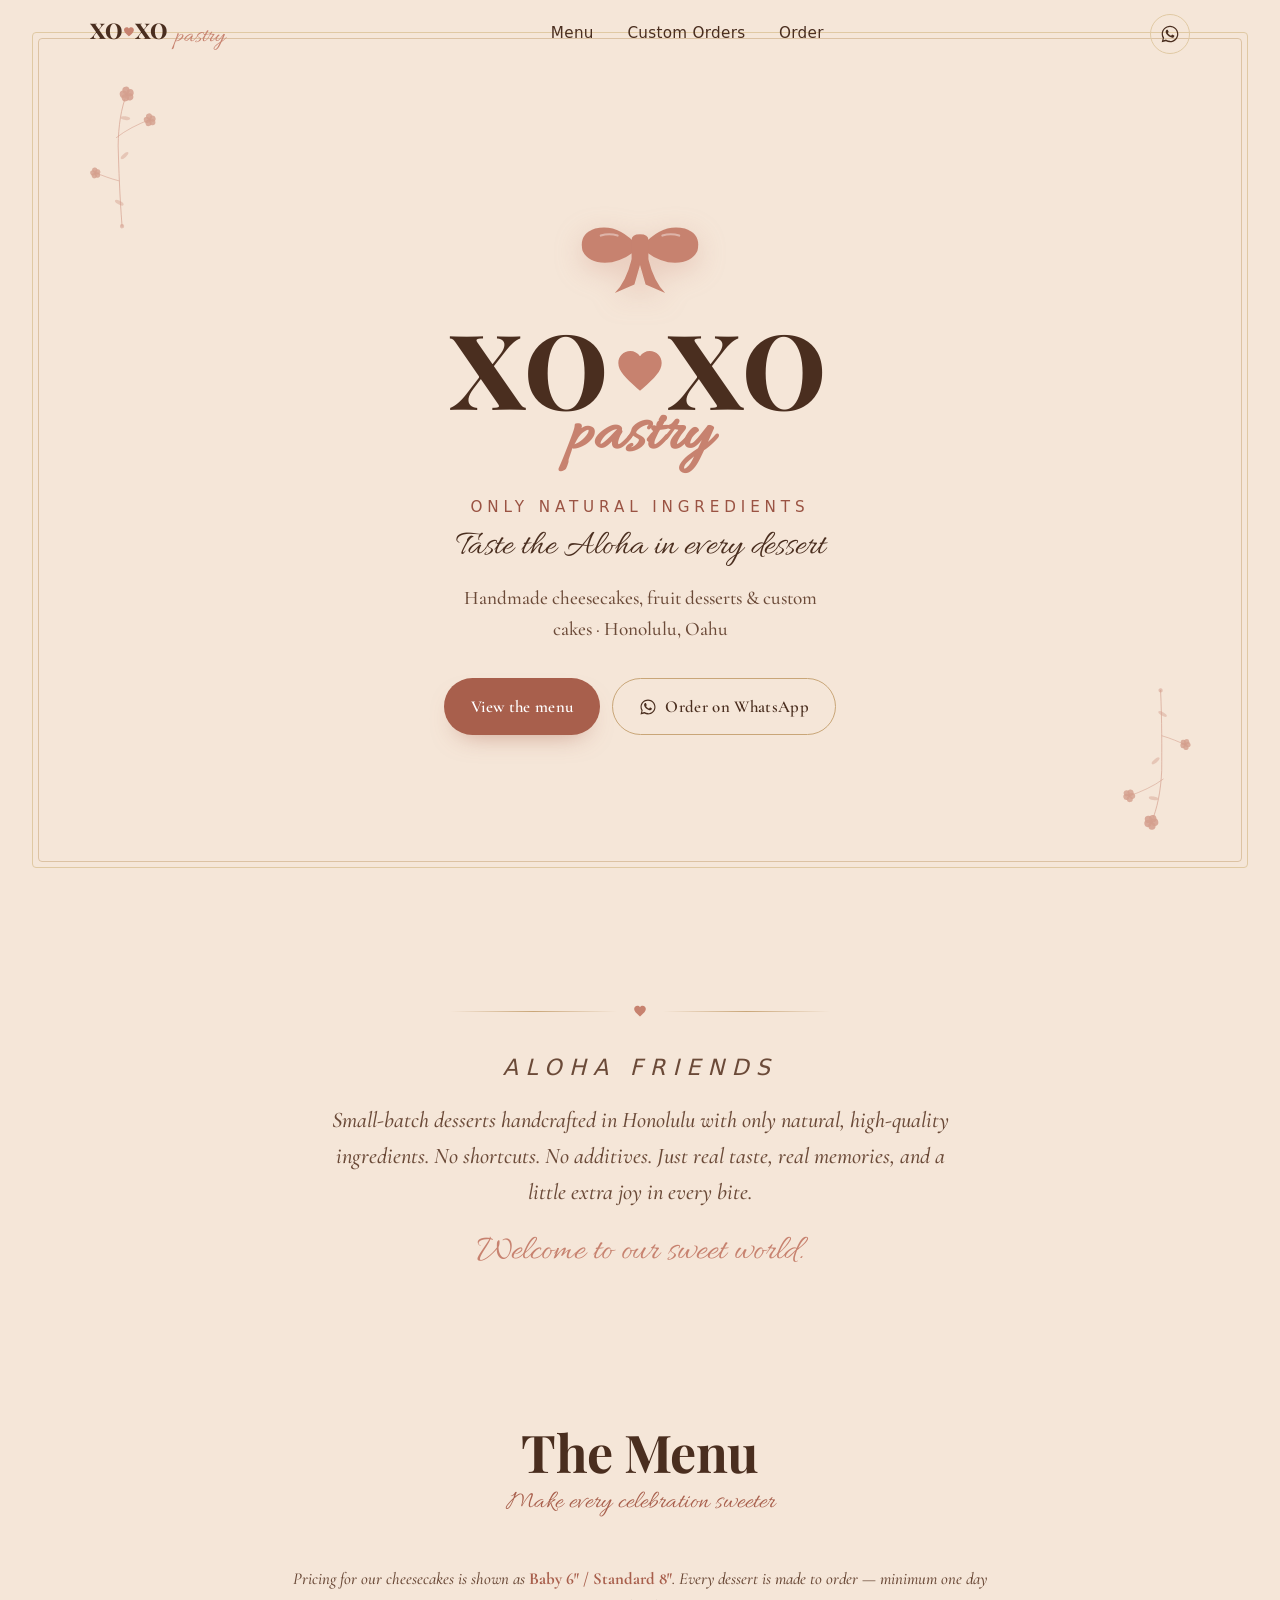
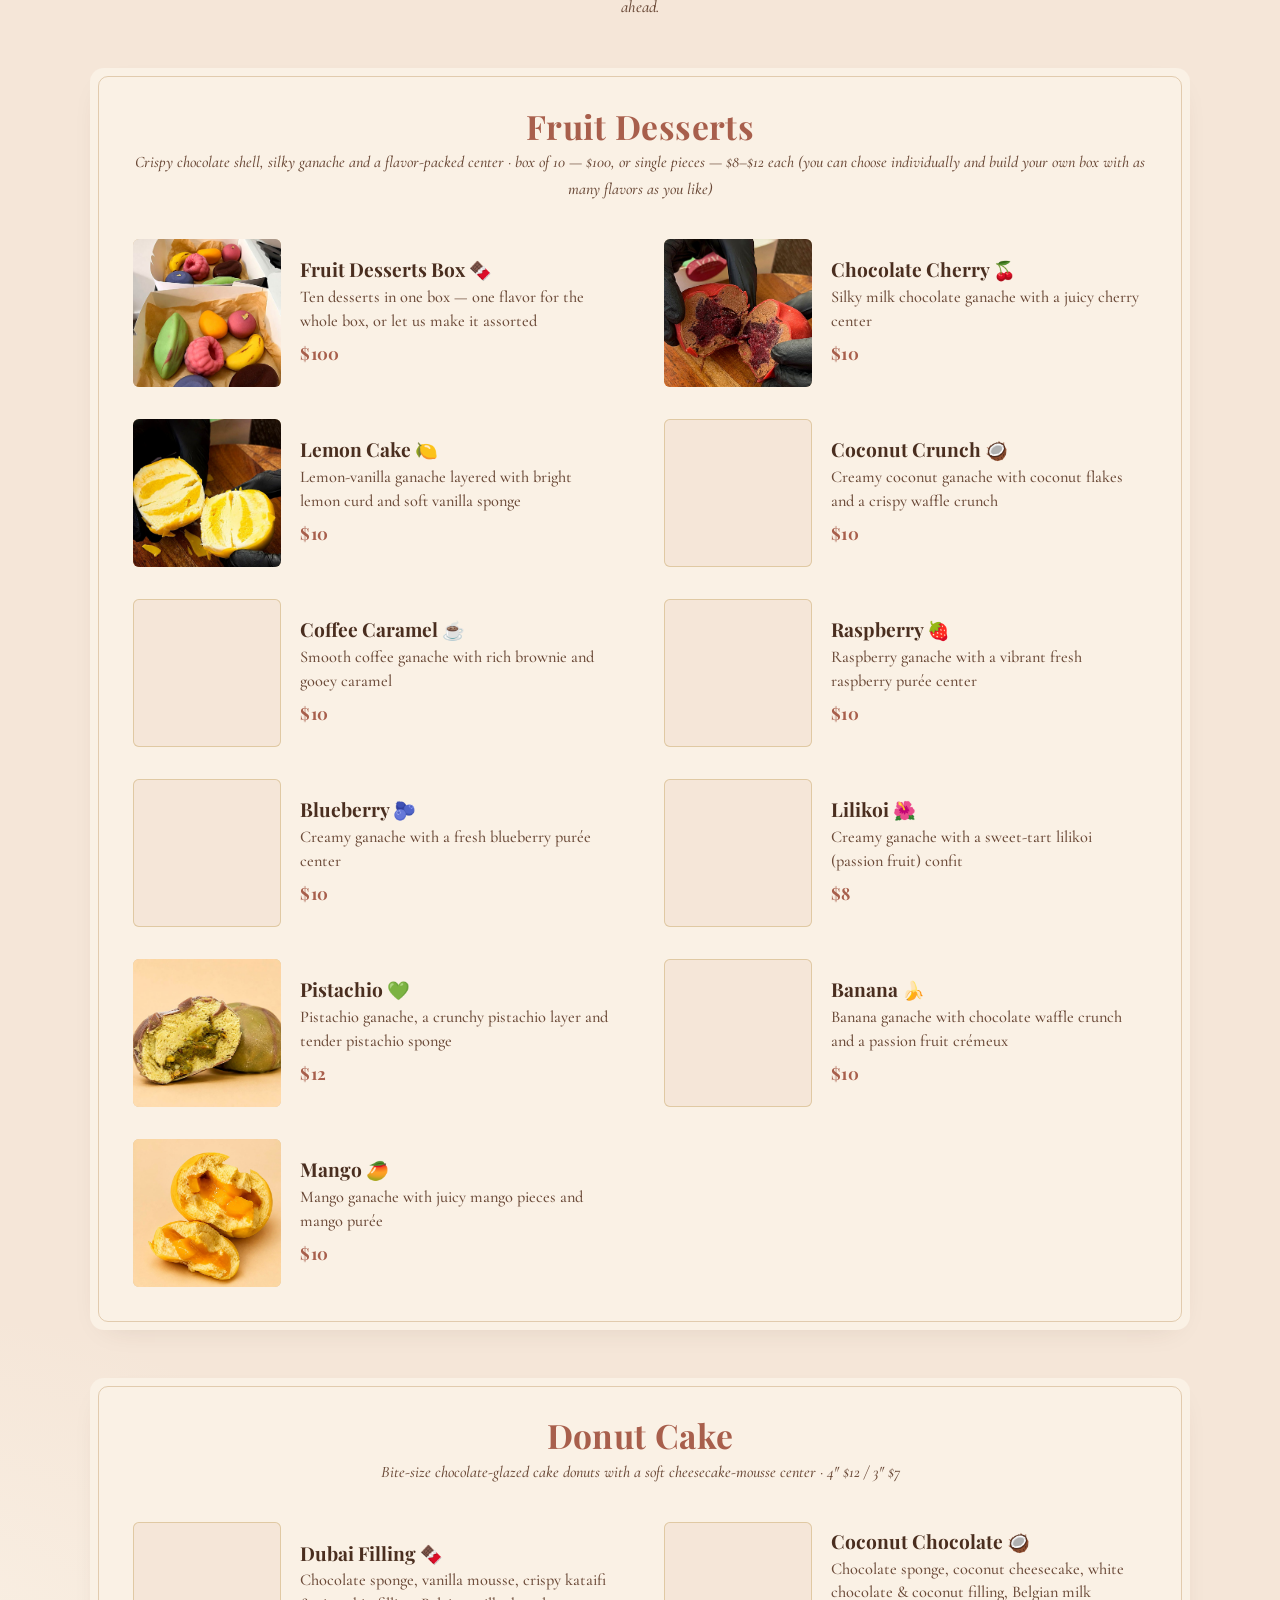
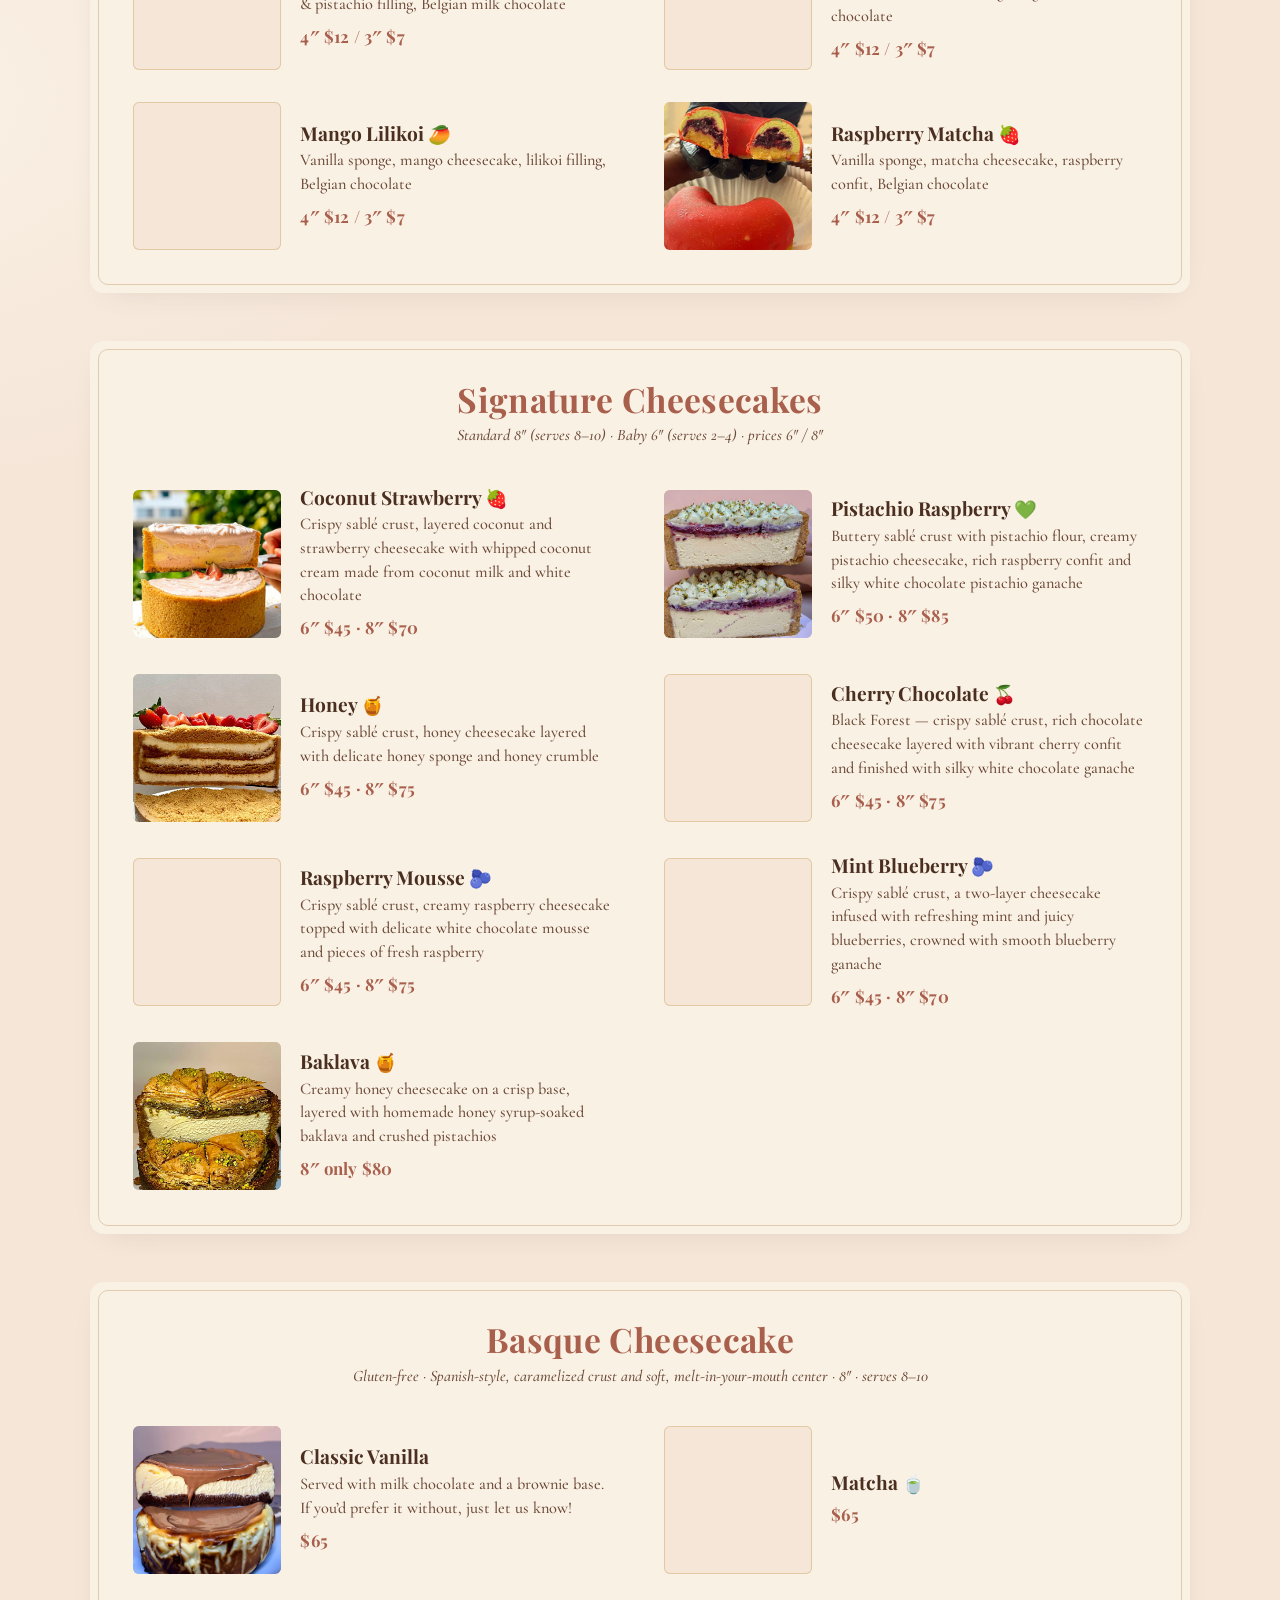
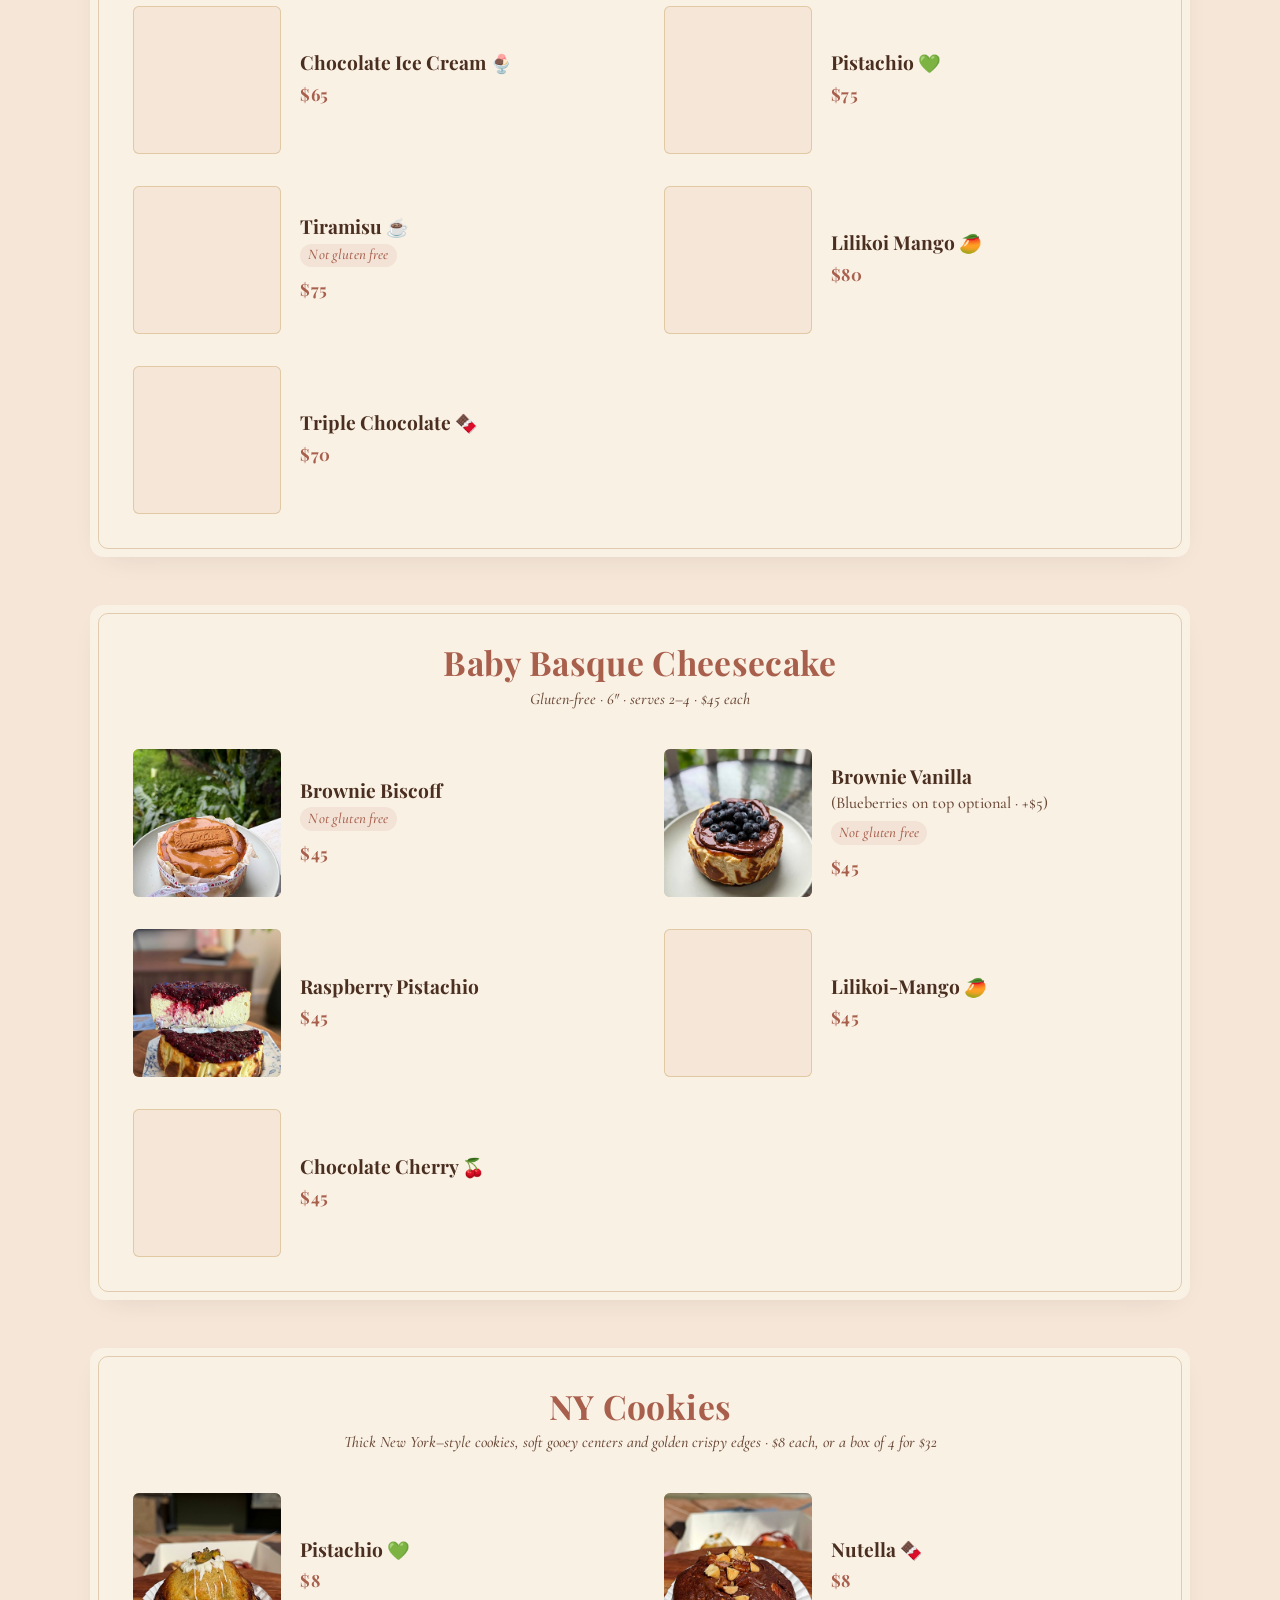
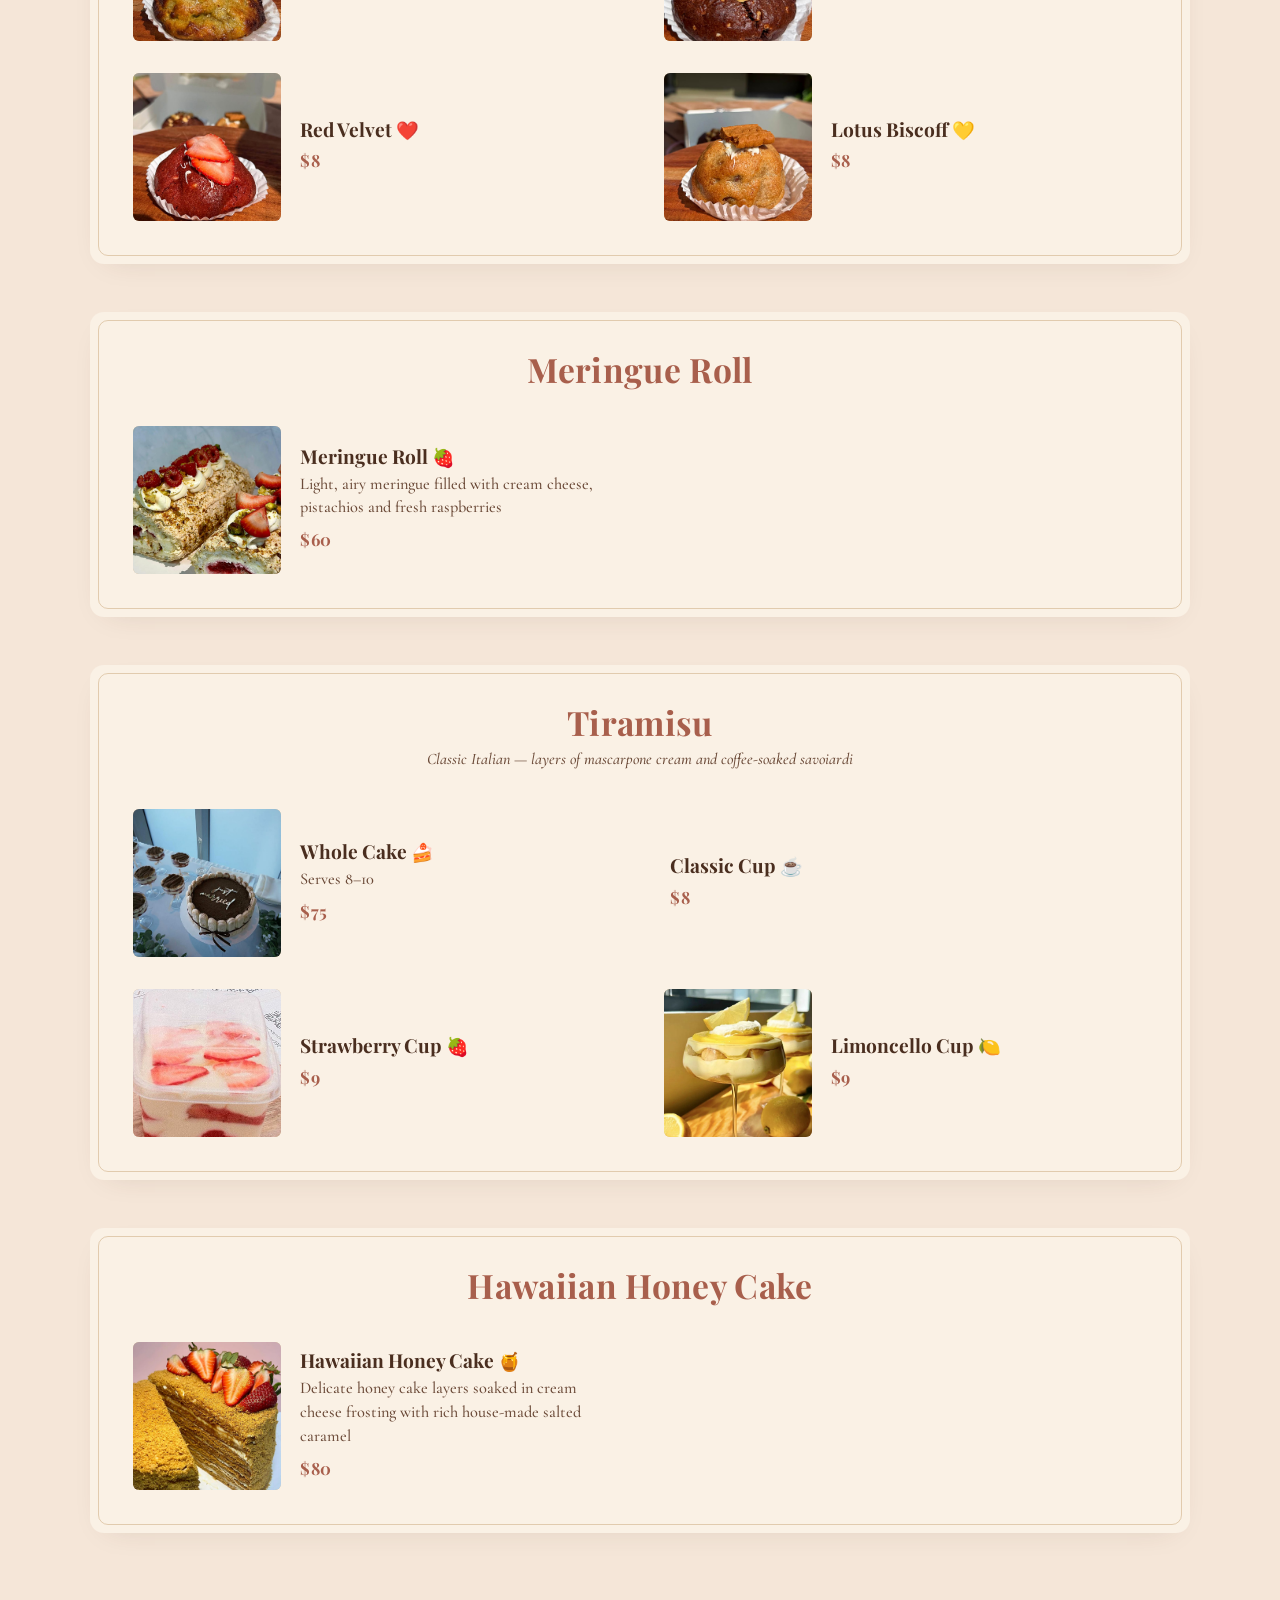
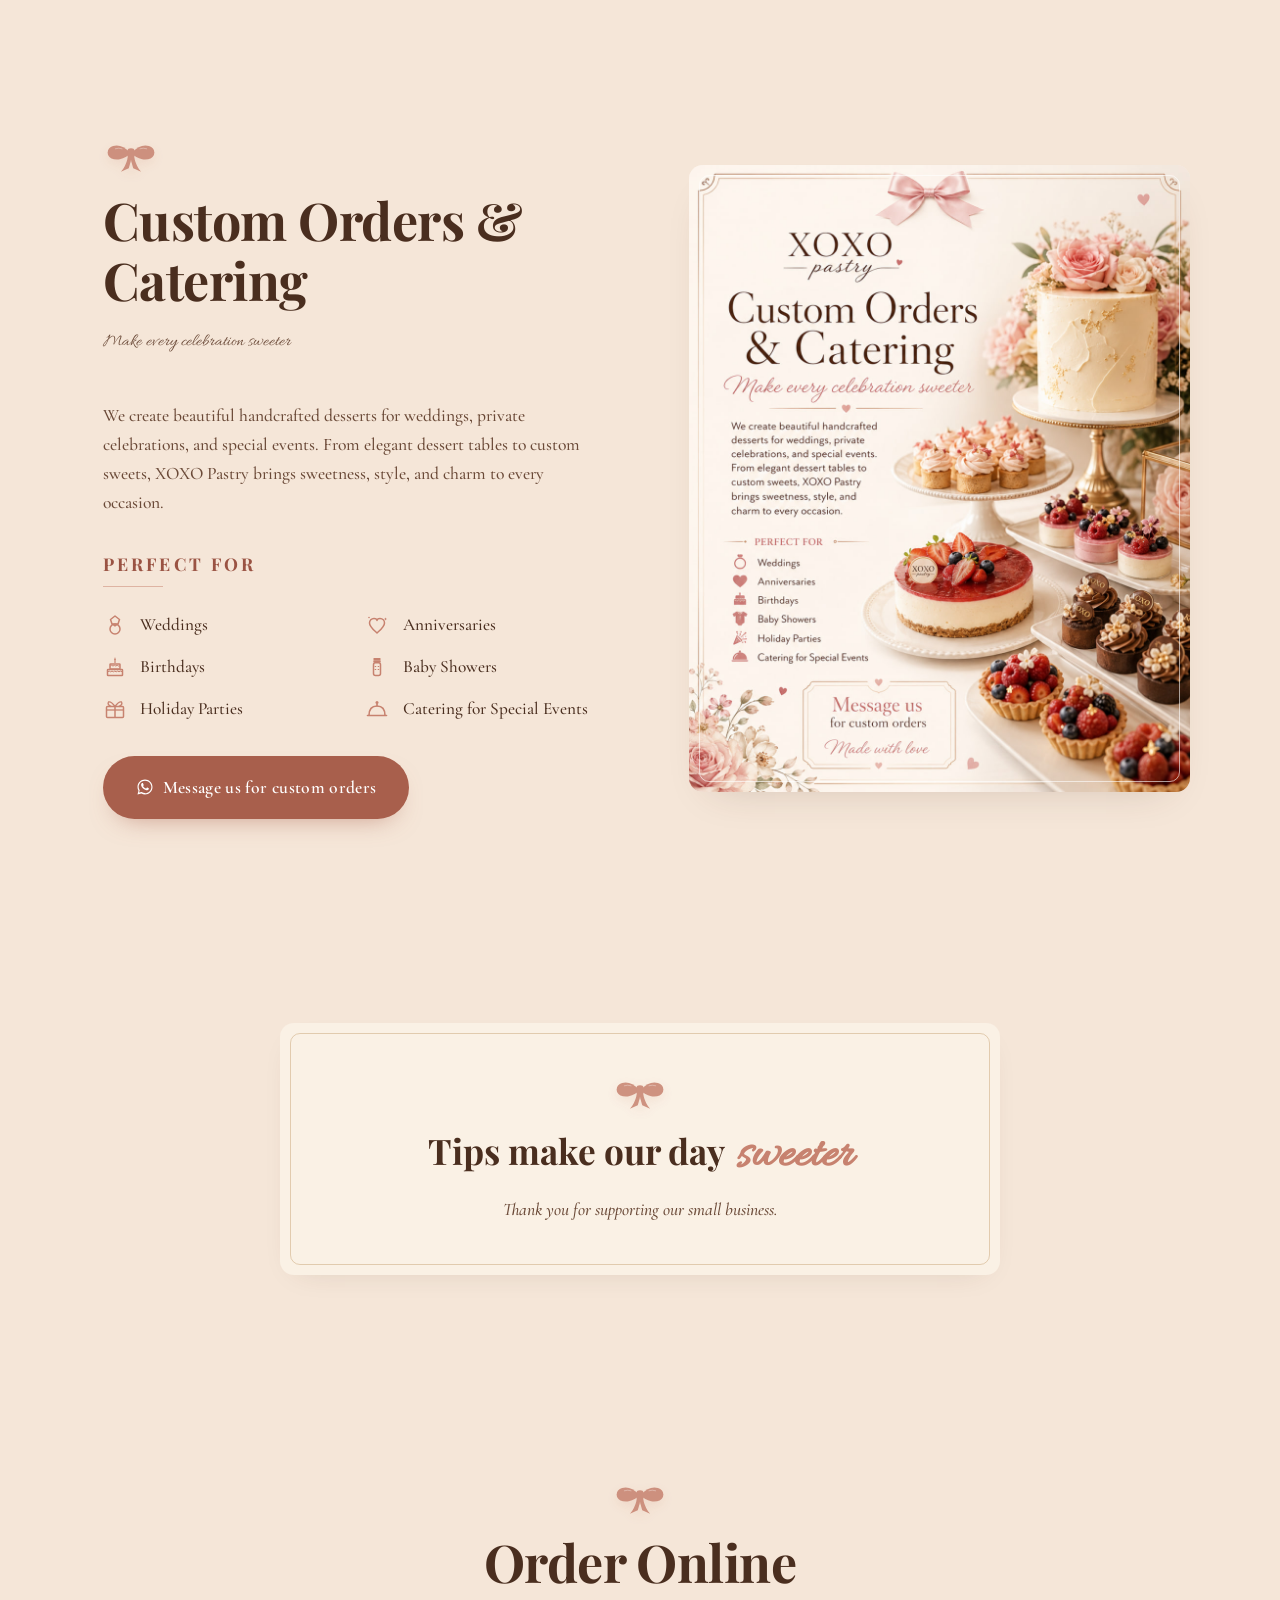
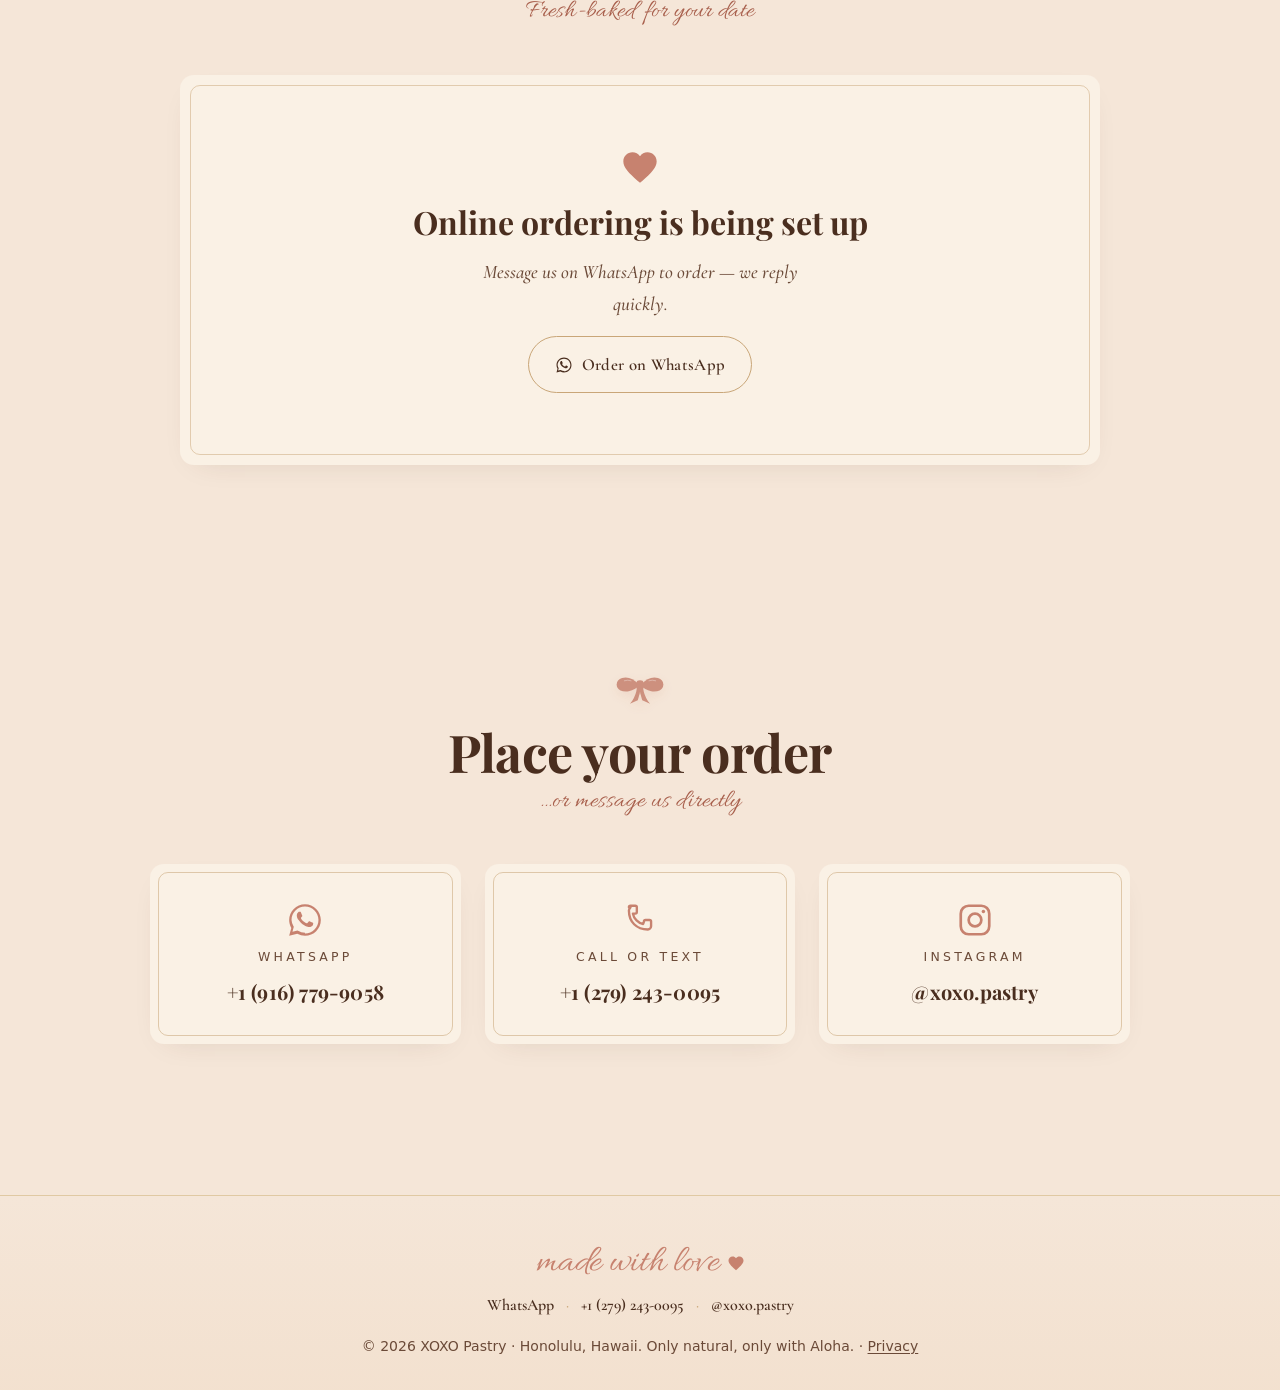
==== commit fae15036: "Remove CSP from public pages (index, thank-you, privacy) The owner asked to drop it: it kept blockin" ====
--- a/index.html
+++ b/index.html
@@ -2,7 +2,6 @@
 <html lang="en">
 <head>
   <meta charset="utf-8">
-  <meta http-equiv="Content-Security-Policy" content="default-src 'none'; style-src 'self' 'unsafe-inline' https://fonts.googleapis.com https://static.xx.fbcdn.net; font-src https://fonts.gstatic.com https://static.xx.fbcdn.net; img-src 'self' data: https://*.google-analytics.com https://*.googletagmanager.com https://*.g.doubleclick.net https://www.google.com https://www.googleadservices.com https://www.facebook.com https://static.xx.fbcdn.net; script-src 'self' https://*.googletagmanager.com https://www.googleadservices.com https://googleads.g.doubleclick.net https://www.google.com https://connect.facebook.net https://www.facebook.com https://static.xx.fbcdn.net; connect-src https://xlicuyemmiapundcqqqf.supabase.co https://*.google-analytics.com https://*.analytics.google.com https://analytics.google.com https://*.googletagmanager.com https://*.g.doubleclick.net https://www.google.com https://www.googleadservices.com https://pagead2.googlesyndication.com https://www.facebook.com https://connect.facebook.net https://graph.facebook.com; frame-src https://td.doubleclick.net https://*.googletagmanager.com https://www.facebook.com; base-uri 'none'; form-action 'none'">
   <meta name="referrer" content="strict-origin-when-cross-origin">
   <meta name="viewport" content="width=device-width, initial-scale=1, viewport-fit=cover">
   <meta name="theme-color" content="#F5E6D8">
@@ -21,10 +20,10 @@
 
   <link rel="stylesheet" href="styles.css">
 
-  <!-- Google tag (GA4 + Google Ads). Inline snippet is split out to js/analytics.js for the CSP. -->
+  <!-- Google tag (GA4 + Google Ads). The inline snippet lives in js/analytics.js. -->
   <script async src="https://www.googletagmanager.com/gtag/js?id=G-3TVH94LNMW"></script>
   <script src="js/analytics.js"></script>
-  <!-- Meta Pixel. Inline base code is split out to js/meta-pixel.js for the CSP. -->
+  <!-- Meta Pixel. The base code lives in js/meta-pixel.js. -->
   <script src="js/meta-pixel.js"></script>
 
   <script type="application/ld+json">
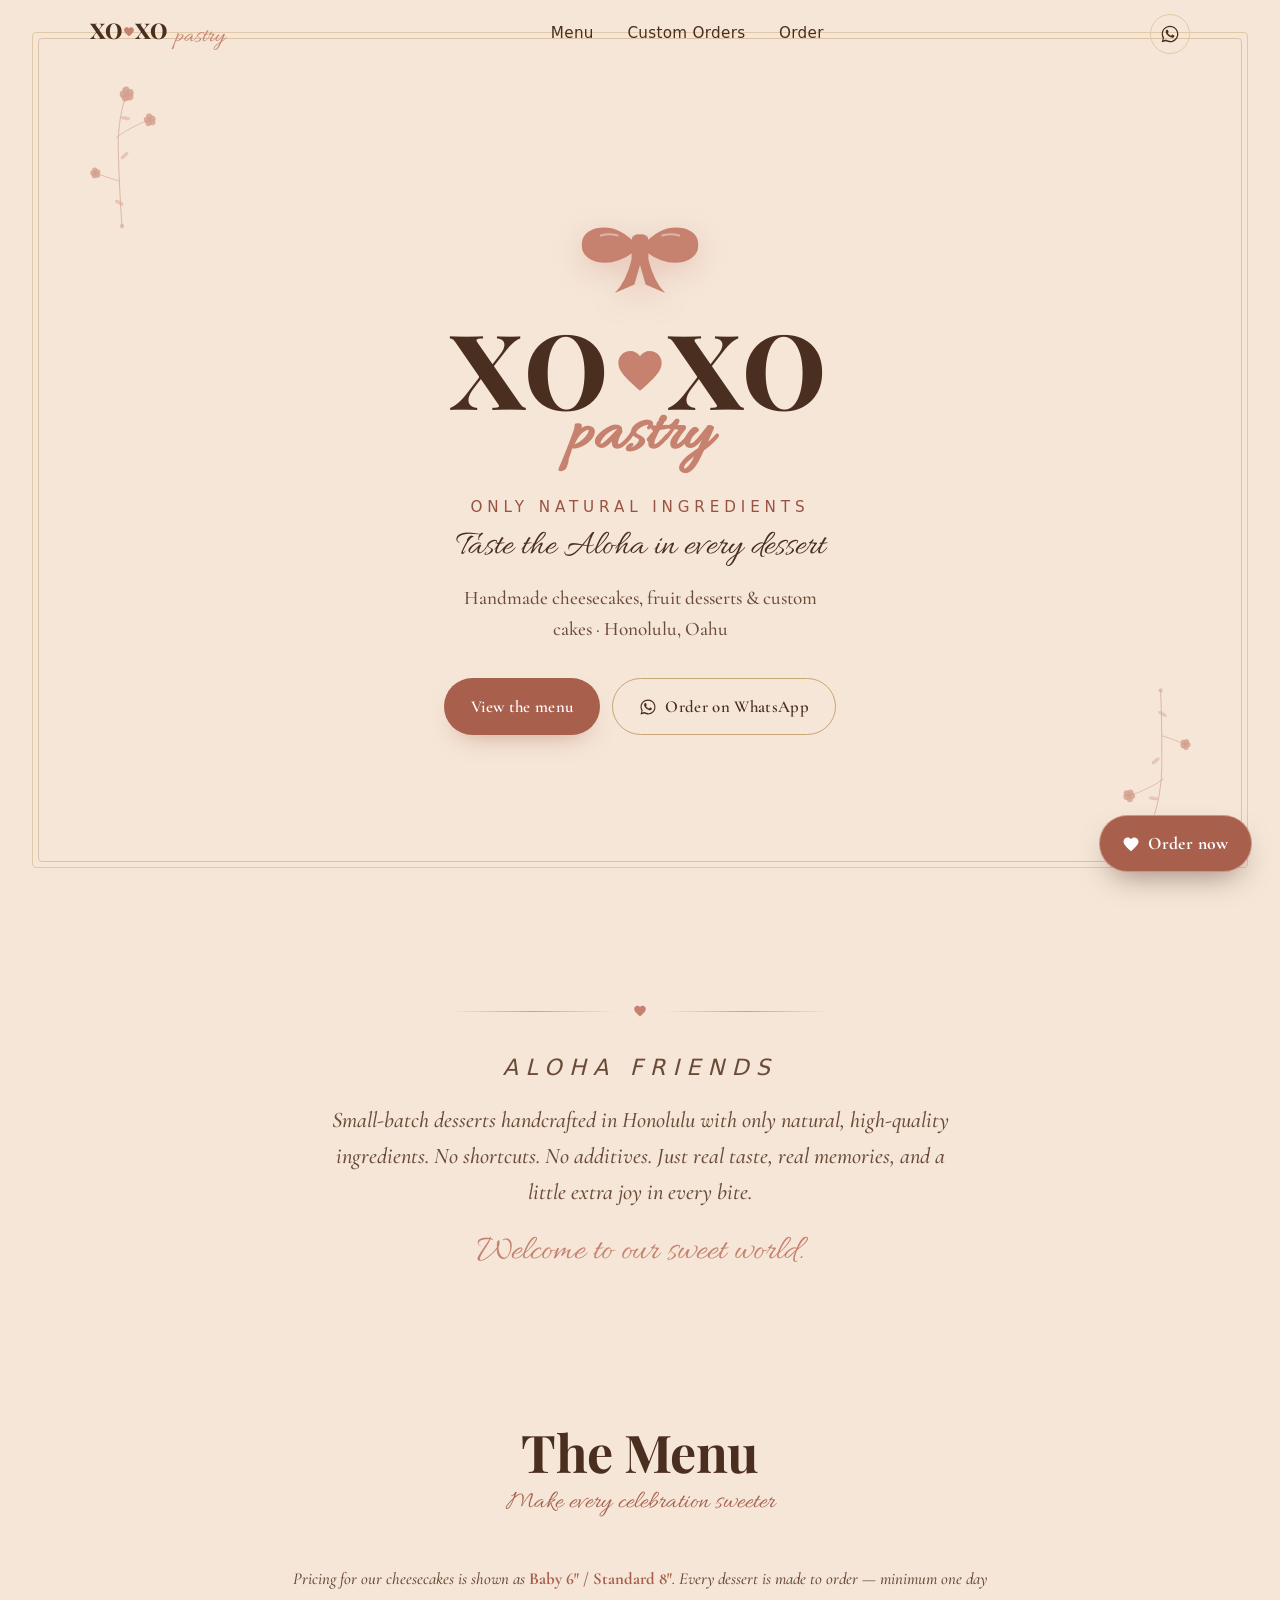
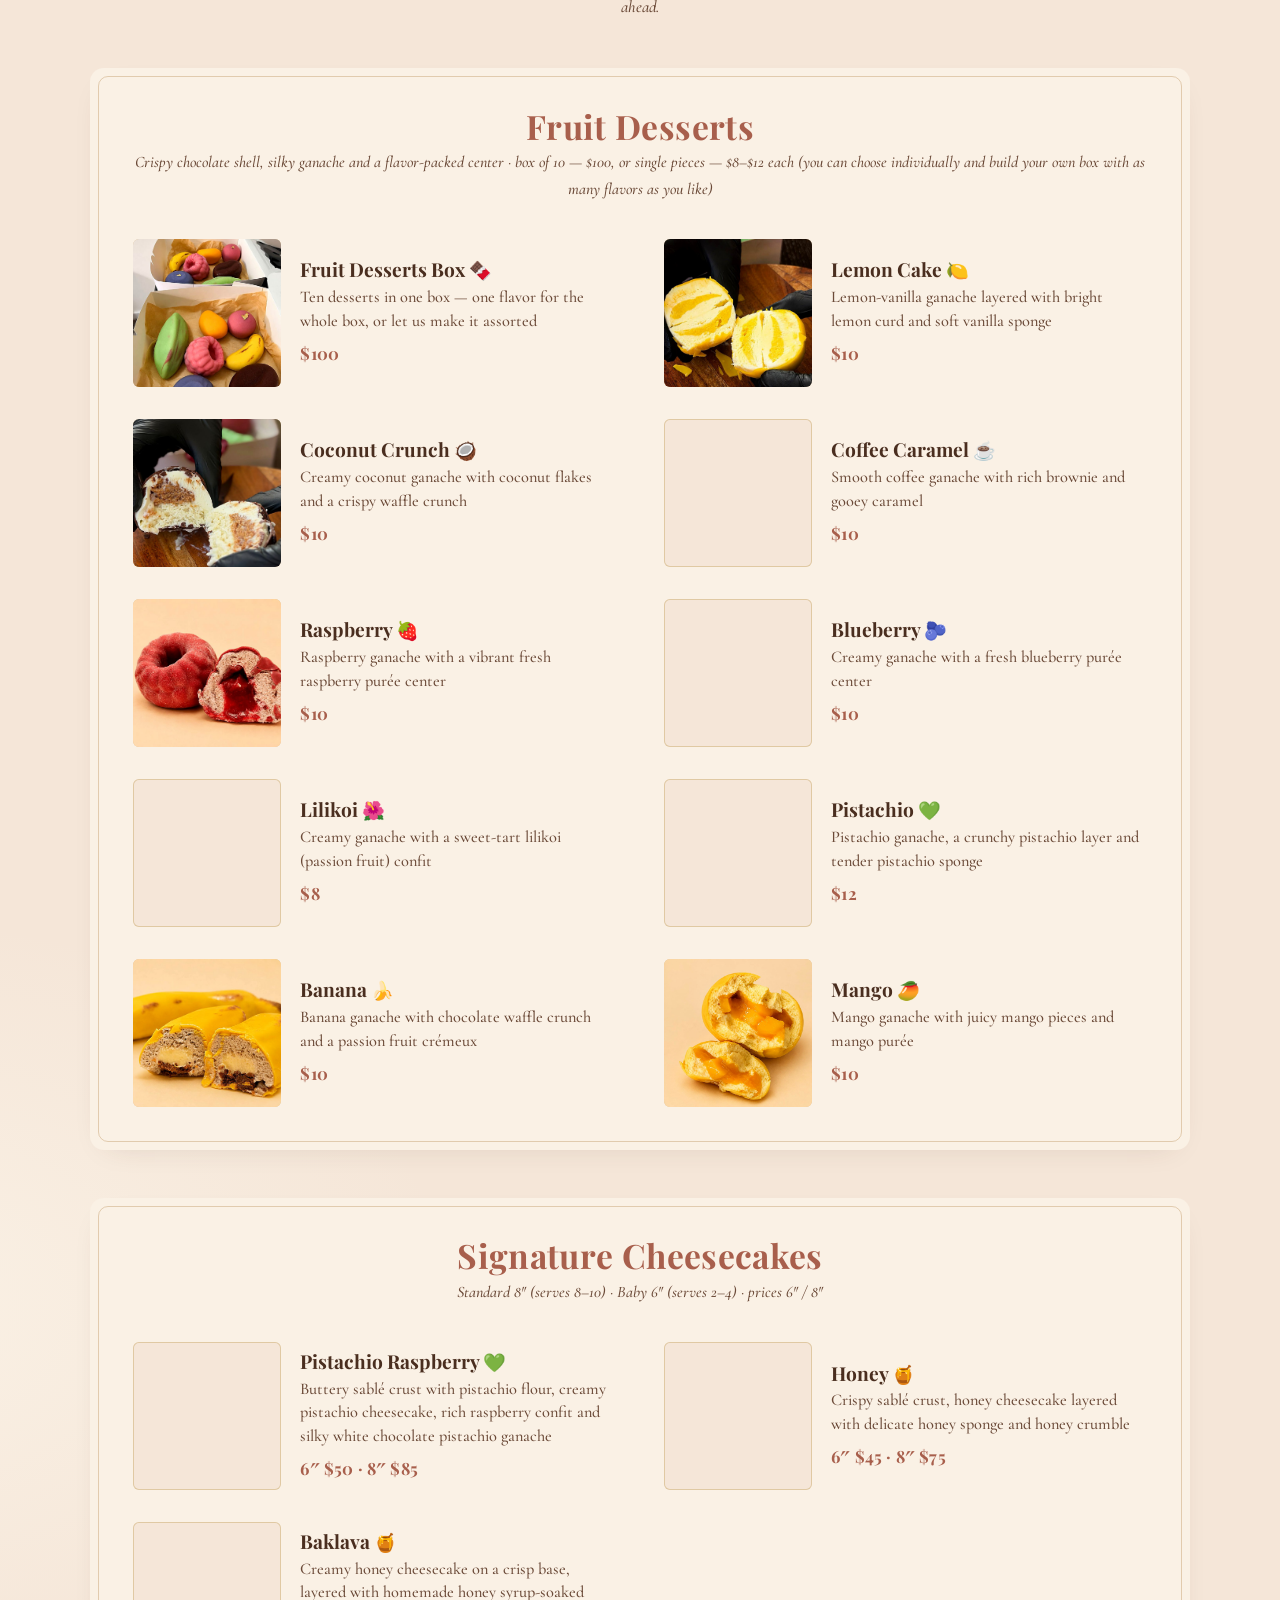
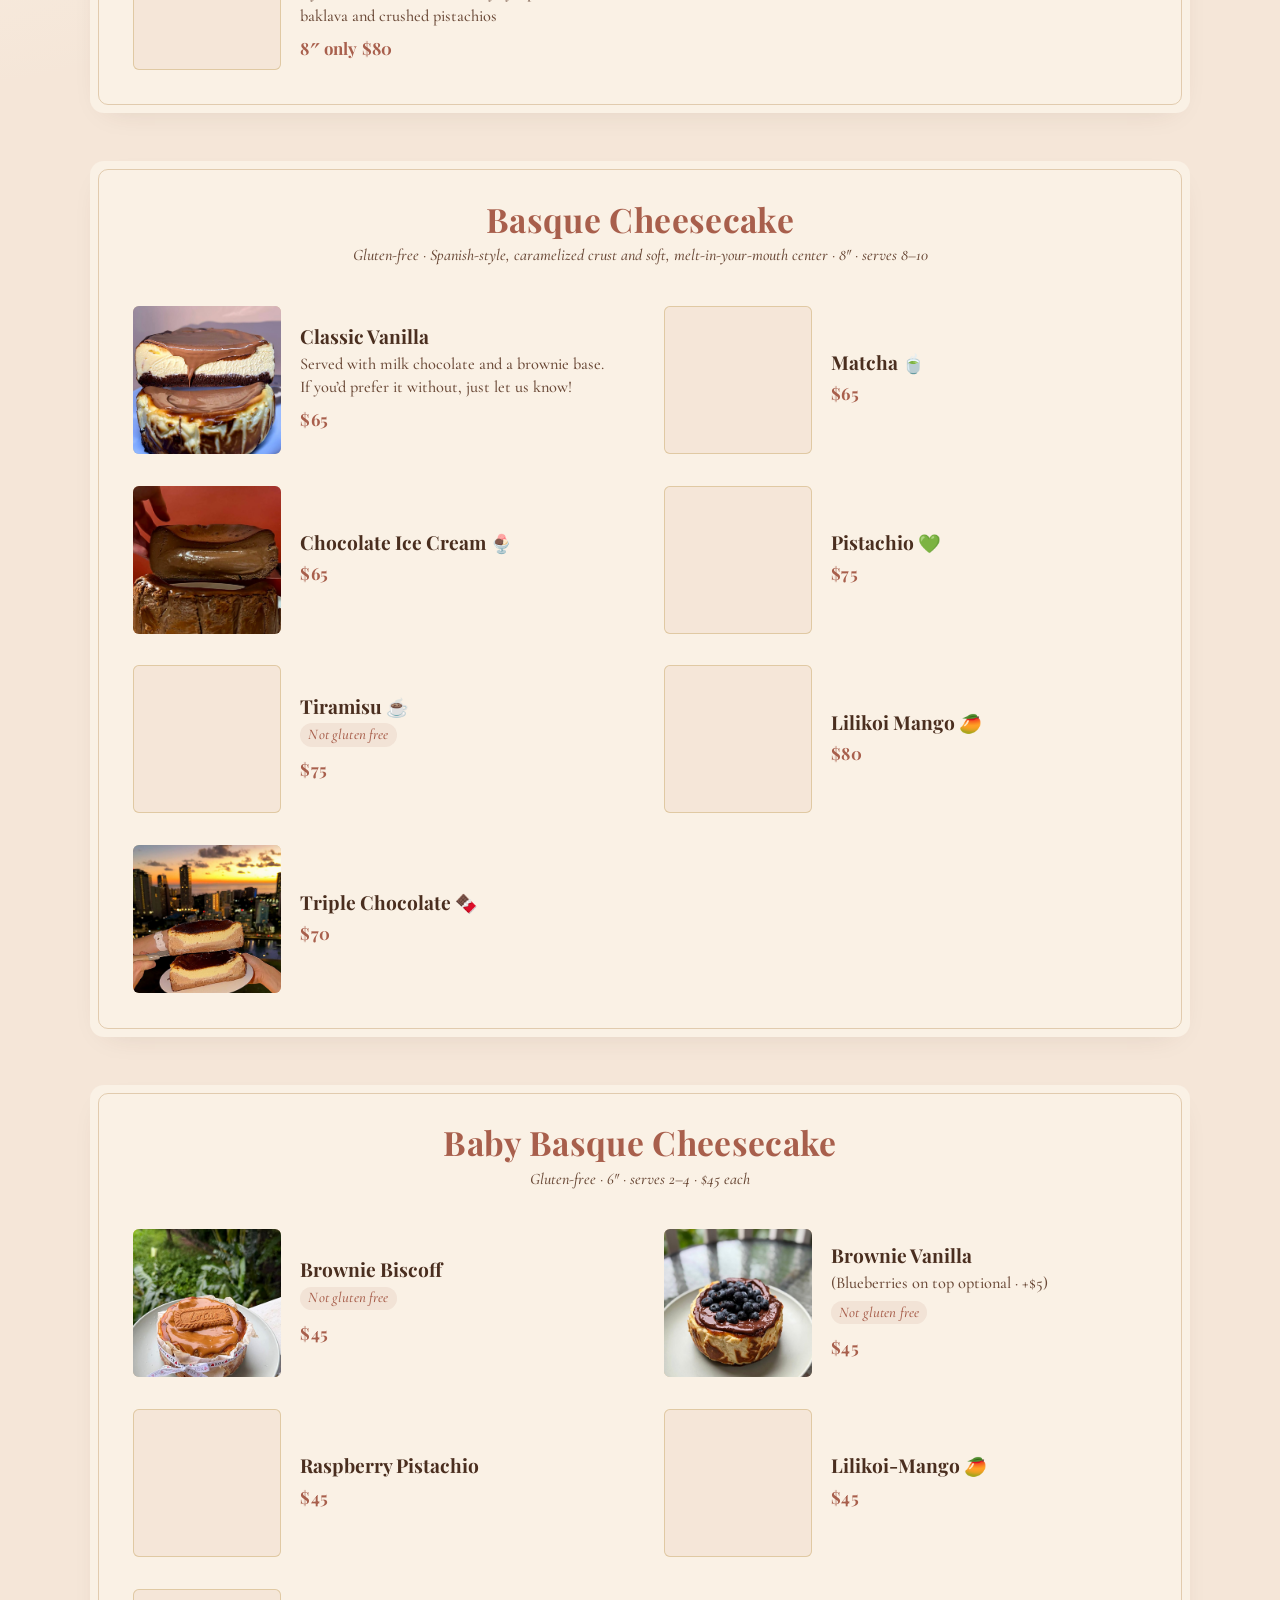
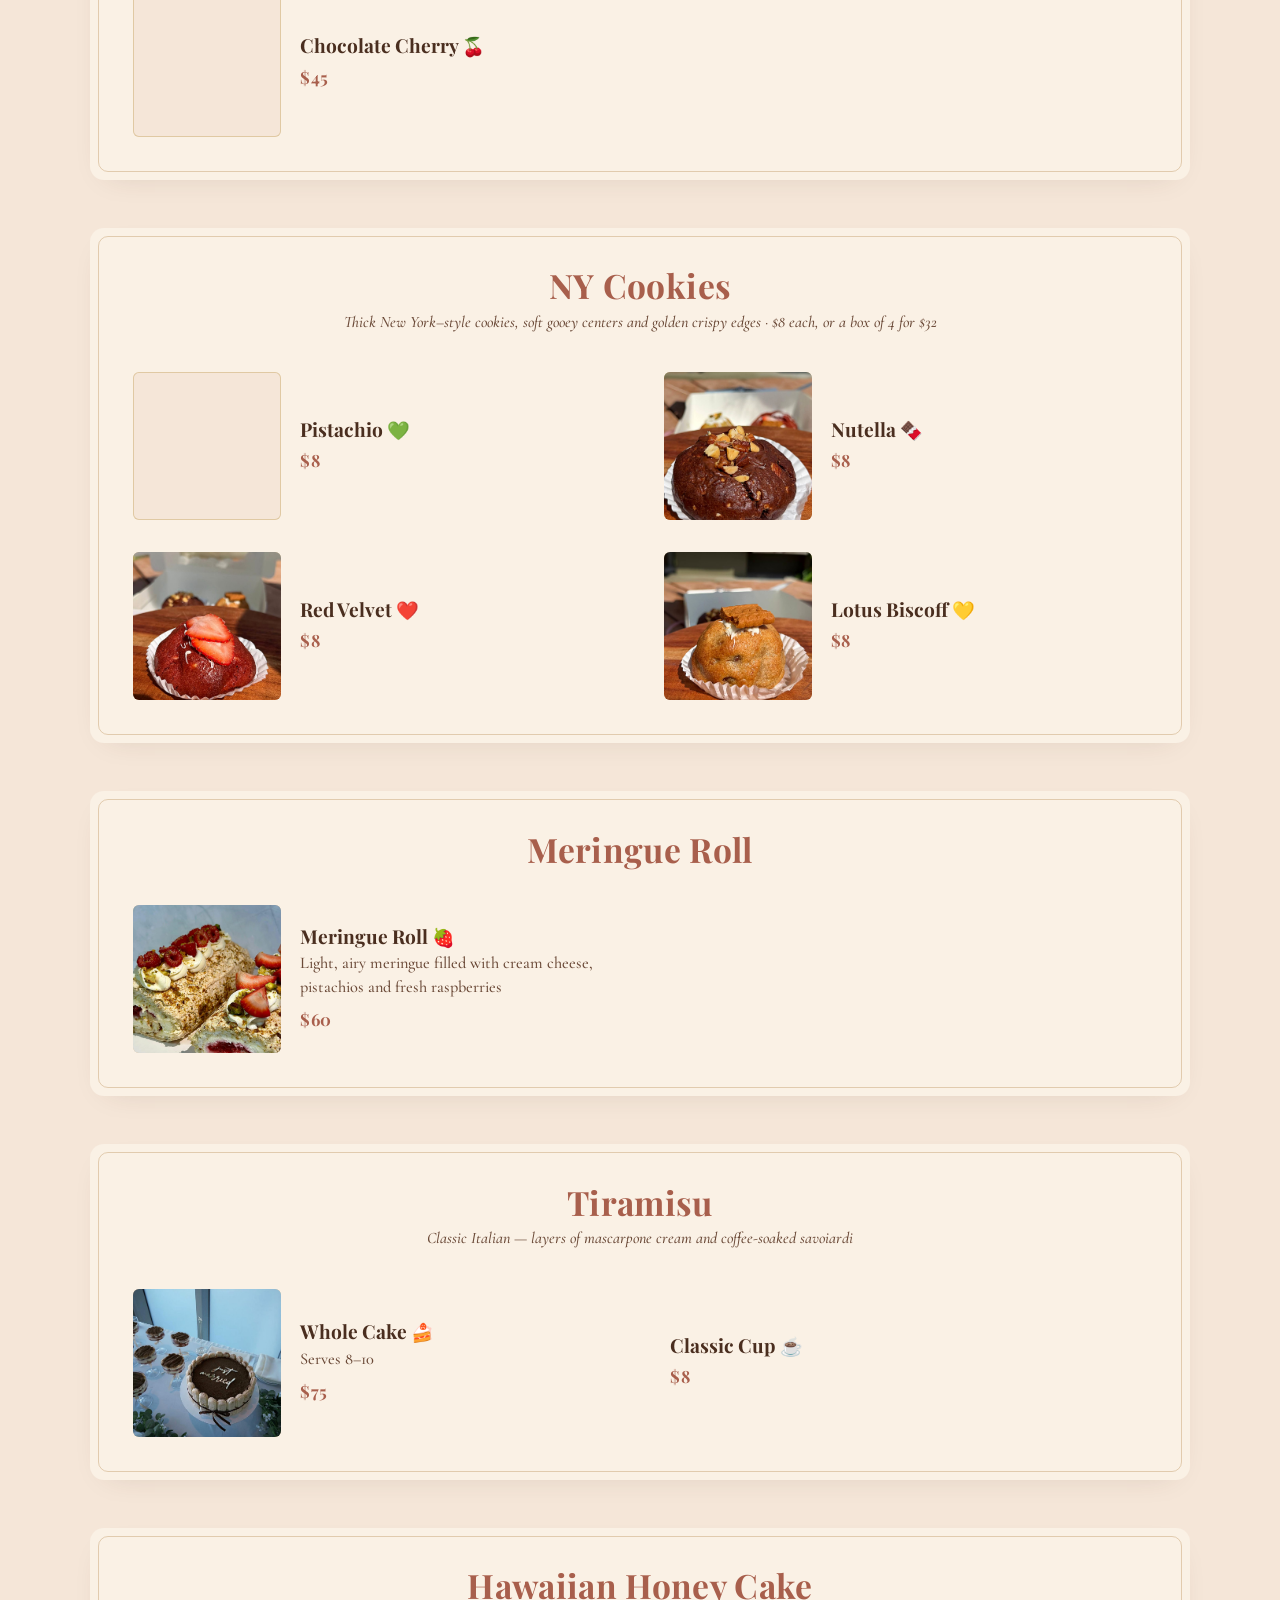
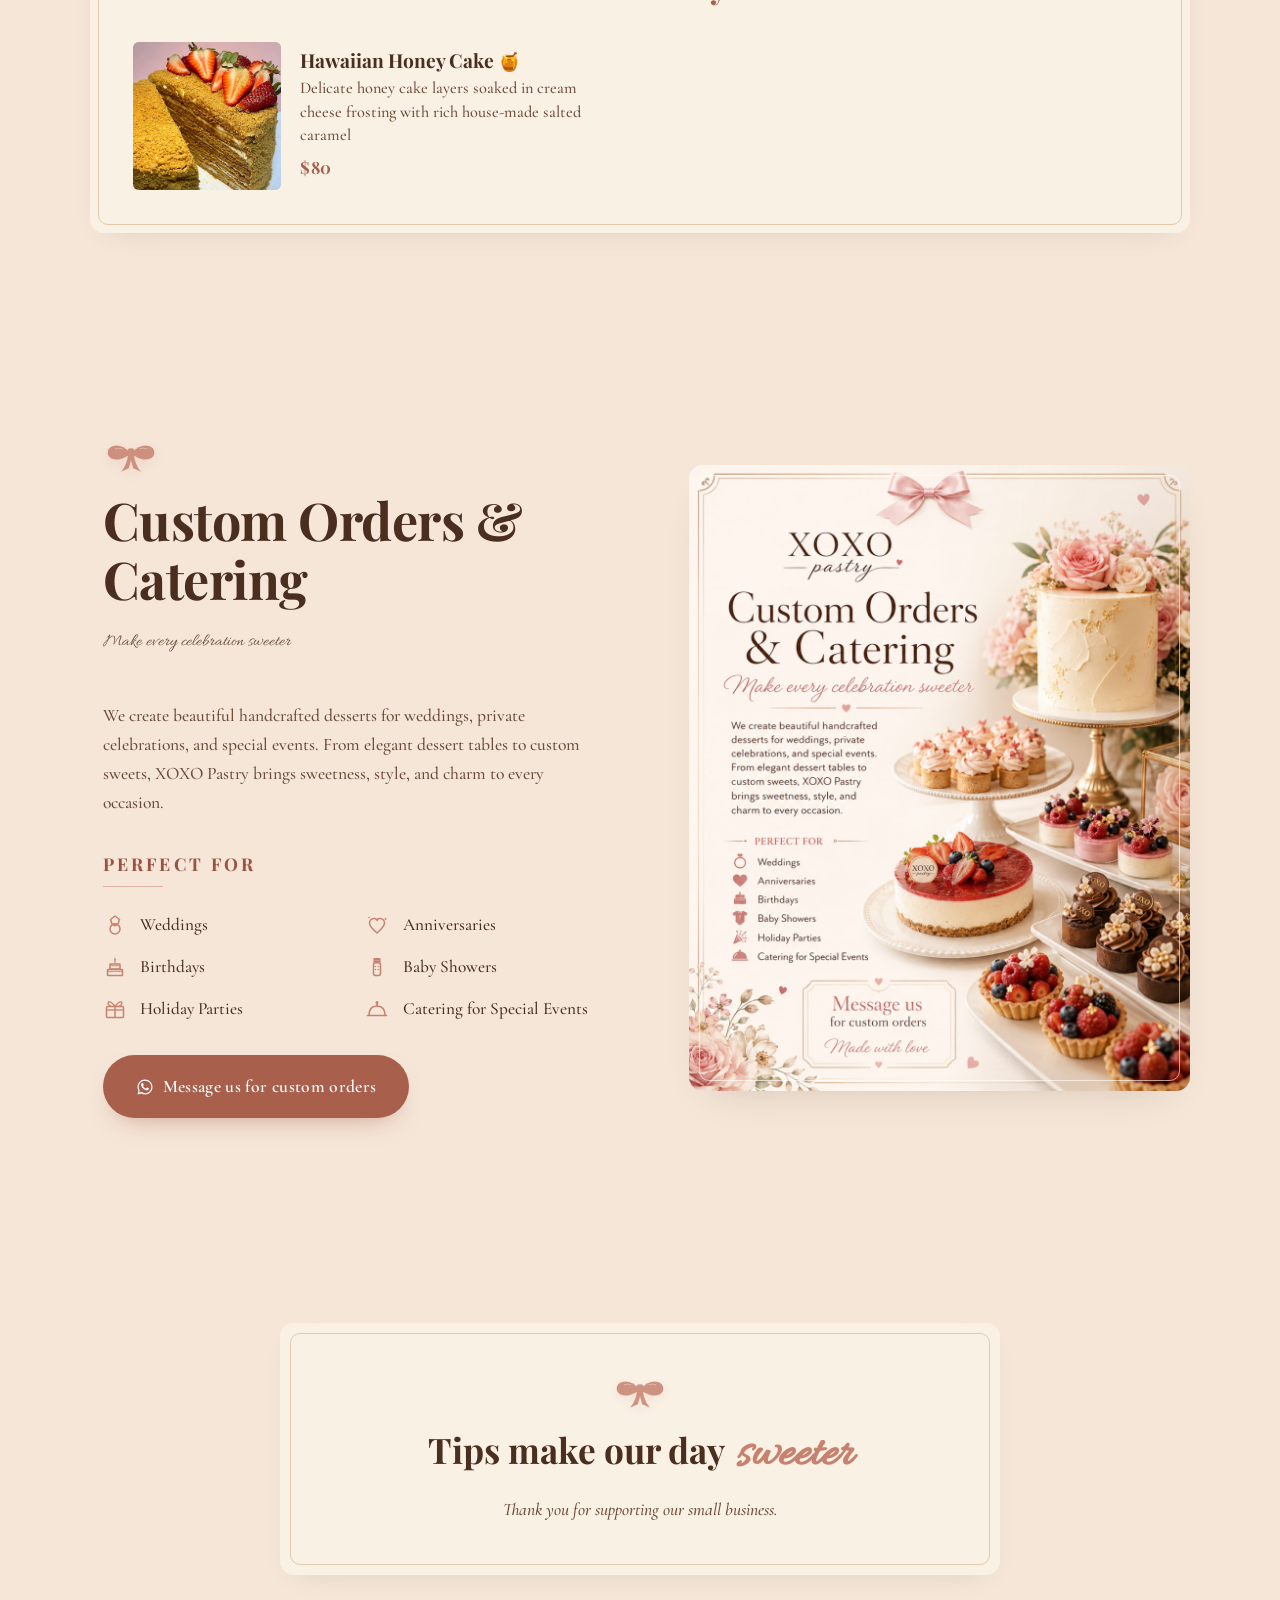
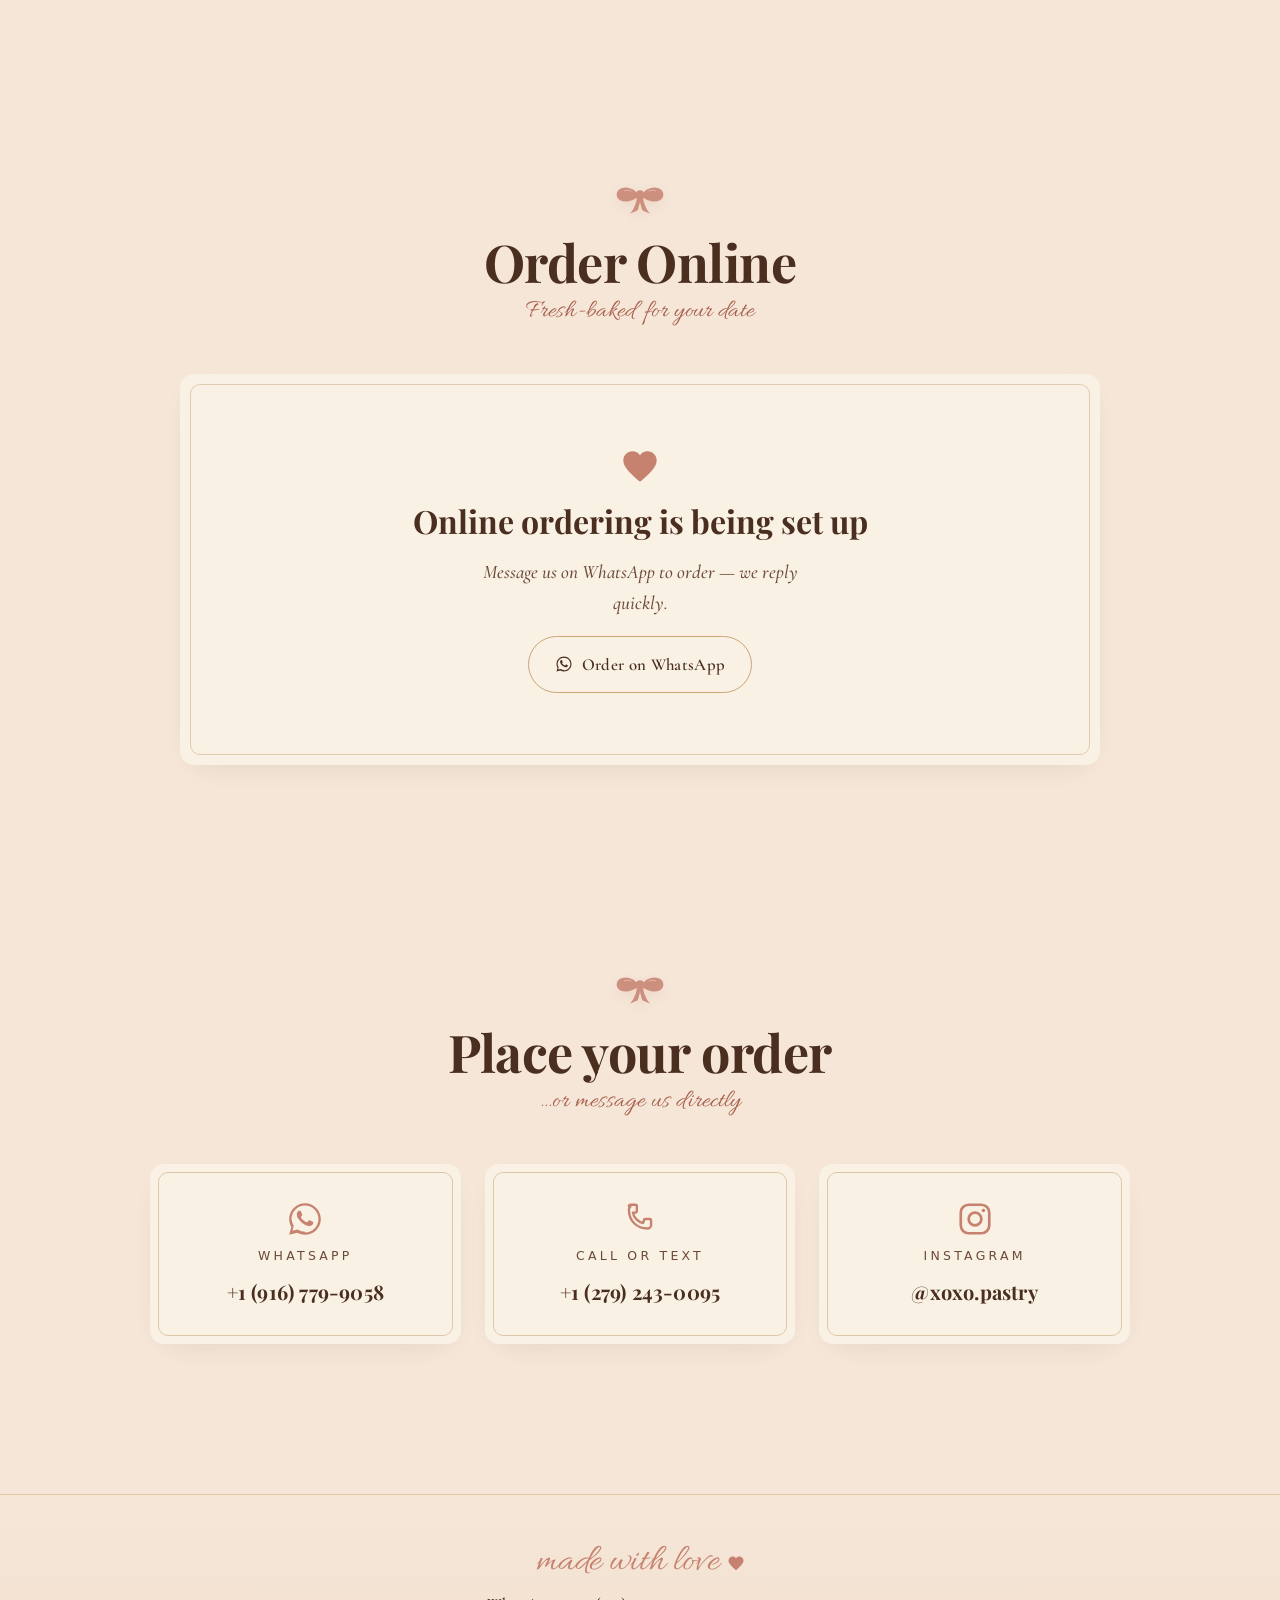
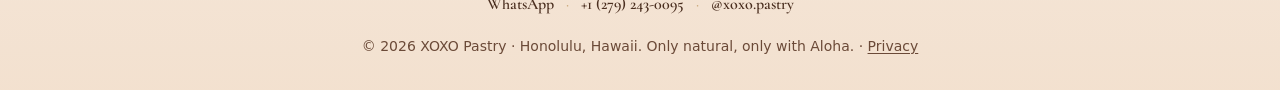
==== commit dd7d492a: "Menu: retire Donut Cake and 7 flavors; add floating "Order now" button Take Donut Cake (both sizes) " ====
--- a/index.html
+++ b/index.html
@@ -52,7 +52,7 @@
   </noscript>
 
   <meta property="og:title" content="XOXO Pastry — Handmade Desserts in Honolulu">
-  <meta property="og:description" content="Handcrafted cheesecakes, fruit desserts, donut cakes and custom celebration cakes in Honolulu, Oahu. Made with love.">
+  <meta property="og:description" content="Handcrafted cheesecakes, fruit desserts and custom celebration cakes in Honolulu, Oahu. Made with love.">
   <meta property="og:type" content="website">
   <meta property="og:url" content="https://xoxopastry.com/">
   <meta property="og:site_name" content="XOXO Pastry">
@@ -233,14 +233,6 @@
               </div>
             </li>
             <li class="fcard reveal">
-              <div class="fcard__media"><img src="images/menu/fruit-chocolate-cherry.jpg?v=68ad4d5d" alt="XOXO Pastry Chocolate Cherry Fruit Dessert" width="802" height="1000" loading="lazy" decoding="async"></div>
-              <div class="fcard__body">
-                <h4 class="fcard__name">Chocolate Cherry <span class="fcard__emoji">🍒</span></h4>
-                <p class="fcard__desc">Silky milk chocolate ganache with a juicy cherry center</p>
-                <p class="fcard__price">$10</p>
-              </div>
-            </li>
-            <li class="fcard reveal">
               <div class="fcard__media"><img src="images/menu/fruit-lemon-cake.jpg?v=42cf3d3e" alt="XOXO Pastry Lemon Cake Fruit Dessert" width="780" height="1000" loading="lazy" decoding="async"></div>
               <div class="fcard__body">
                 <h4 class="fcard__name">Lemon Cake <span class="fcard__emoji">🍋</span></h4>
@@ -310,46 +302,6 @@
                 <h4 class="fcard__name">Mango <span class="fcard__emoji">🥭</span></h4>
                 <p class="fcard__desc">Mango ganache with juicy mango pieces and mango purée</p>
                 <p class="fcard__price">$10</p>
-              </div>
-            </li>
-          </ul>
-        </div>
-        <div class="menu-cat reveal">
-          <header class="menu-cat__head">
-            <h3 class="menu-cat__title">Donut Cake</h3>
-            <p class="menu-cat__sub">Bite-size chocolate-glazed cake donuts with a soft cheesecake-mousse center · 4″ $12 / 3″ $7</p>
-          </header>
-          <ul class="fcard-list">
-            <li class="fcard reveal">
-              <div class="fcard__media"><img src="images/menu/donut-dubai-filling.jpg?v=8c365535" alt="XOXO Pastry Dubai Filling Donut Cake" width="750" height="1000" loading="lazy" decoding="async"></div>
-              <div class="fcard__body">
-                <h4 class="fcard__name">Dubai Filling <span class="fcard__emoji">🍫</span></h4>
-                <p class="fcard__desc">Chocolate sponge, vanilla mousse, crispy kataifi &amp; pistachio filling, Belgian milk chocolate</p>
-                <p class="fcard__price">4″ $12 / 3″ $7</p>
-              </div>
-            </li>
-            <li class="fcard reveal">
-              <div class="fcard__media"><img src="images/menu/donut-coconut-chocolate.jpg?v=cb9aceba" alt="XOXO Pastry Coconut Chocolate Donut Cake" width="751" height="1000" loading="lazy" decoding="async"></div>
-              <div class="fcard__body">
-                <h4 class="fcard__name">Coconut Chocolate <span class="fcard__emoji">🥥</span></h4>
-                <p class="fcard__desc">Chocolate sponge, coconut cheesecake, white chocolate &amp; coconut filling, Belgian milk chocolate</p>
-                <p class="fcard__price">4″ $12 / 3″ $7</p>
-              </div>
-            </li>
-            <li class="fcard reveal">
-              <div class="fcard__media"><img src="images/menu/donut-mango-lilikoi.jpg?v=838a3409" alt="XOXO Pastry Mango Lilikoi Donut Cake" width="751" height="1000" loading="lazy" decoding="async"></div>
-              <div class="fcard__body">
-                <h4 class="fcard__name">Mango Lilikoi <span class="fcard__emoji">🥭</span></h4>
-                <p class="fcard__desc">Vanilla sponge, mango cheesecake, lilikoi filling, Belgian chocolate</p>
-                <p class="fcard__price">4″ $12 / 3″ $7</p>
-              </div>
-            </li>
-            <li class="fcard reveal">
-              <div class="fcard__media"><img src="images/menu/donut-raspberry-matcha.jpg?v=125fc17f" alt="XOXO Pastry Raspberry Matcha Donut Cake" width="751" height="1000" loading="lazy" decoding="async"></div>
-              <div class="fcard__body">
-                <h4 class="fcard__name">Raspberry Matcha <span class="fcard__emoji">🍓</span></h4>
-                <p class="fcard__desc">Vanilla sponge, matcha cheesecake, raspberry confit, Belgian chocolate</p>
-                <p class="fcard__price">4″ $12 / 3″ $7</p>
               </div>
             </li>
           </ul>
@@ -361,14 +313,6 @@
           </header>
           <ul class="fcard-list">
             <li class="fcard reveal">
-              <div class="fcard__media"><img src="images/menu/signature-coconut-strawberry.jpg?v=af416b73" alt="XOXO Pastry Coconut Strawberry Signature Cheesecake" width="750" height="1000" loading="lazy" decoding="async"></div>
-              <div class="fcard__body">
-                <h4 class="fcard__name">Coconut Strawberry <span class="fcard__emoji">🍓</span></h4>
-                <p class="fcard__desc">Crispy sablé crust, layered coconut and strawberry cheesecake with whipped coconut cream made from coconut milk and white chocolate</p>
-                <p class="fcard__price">6″ $45 · 8″ $70</p>
-              </div>
-            </li>
-            <li class="fcard reveal">
               <div class="fcard__media"><img src="images/menu/signature-pistachio-raspberry.jpg?v=00690849" alt="XOXO Pastry Pistachio Raspberry Signature Cheesecake" width="750" height="1000" loading="lazy" decoding="async"></div>
               <div class="fcard__body">
                 <h4 class="fcard__name">Pistachio Raspberry <span class="fcard__emoji">💚</span></h4>
@@ -382,30 +326,6 @@
                 <h4 class="fcard__name">Honey <span class="fcard__emoji">🍯</span></h4>
                 <p class="fcard__desc">Crispy sablé crust, honey cheesecake layered with delicate honey sponge and honey crumble</p>
                 <p class="fcard__price">6″ $45 · 8″ $75</p>
-              </div>
-            </li>
-            <li class="fcard reveal">
-              <div class="fcard__media"><img src="images/menu/signature-cherry-chocolate.jpg?v=1512fd26" alt="XOXO Pastry Cherry Chocolate Signature Cheesecake" width="750" height="1000" loading="lazy" decoding="async"></div>
-              <div class="fcard__body">
-                <h4 class="fcard__name">Cherry Chocolate <span class="fcard__emoji">🍒</span></h4>
-                <p class="fcard__desc">Black Forest — crispy sablé crust, rich chocolate cheesecake layered with vibrant cherry confit and finished with silky white chocolate ganache</p>
-                <p class="fcard__price">6″ $45 · 8″ $75</p>
-              </div>
-            </li>
-            <li class="fcard reveal">
-              <div class="fcard__media"><img src="images/menu/signature-raspberry-mousse.jpg?v=742e4c39" alt="XOXO Pastry Raspberry Mousse Signature Cheesecake" width="750" height="1000" loading="lazy" decoding="async"></div>
-              <div class="fcard__body">
-                <h4 class="fcard__name">Raspberry Mousse <span class="fcard__emoji">🫐</span></h4>
-                <p class="fcard__desc">Crispy sablé crust, creamy raspberry cheesecake topped with delicate white chocolate mousse and pieces of fresh raspberry</p>
-                <p class="fcard__price">6″ $45 · 8″ $75</p>
-              </div>
-            </li>
-            <li class="fcard reveal">
-              <div class="fcard__media"><img src="images/menu/signature-mint-blueberry.jpg?v=74fc8482" alt="XOXO Pastry Mint Blueberry Signature Cheesecake" width="820" height="1000" loading="lazy" decoding="async"></div>
-              <div class="fcard__body">
-                <h4 class="fcard__name">Mint Blueberry <span class="fcard__emoji">🫐</span></h4>
-                <p class="fcard__desc">Crispy sablé crust, a two-layer cheesecake infused with refreshing mint and juicy blueberries, crowned with smooth blueberry ganache</p>
-                <p class="fcard__price">6″ $45 · 8″ $70</p>
               </div>
             </li>
             <li class="fcard reveal">
@@ -592,20 +512,6 @@
               <div class="fcard__body">
                 <h4 class="fcard__name">Classic Cup <span class="fcard__emoji">☕</span></h4>
                 <p class="fcard__price">$8</p>
-              </div>
-            </li>
-            <li class="fcard reveal">
-              <div class="fcard__media"><img src="images/menu/tiramisu-strawberry-cup.jpg?v=02cc8d9e" alt="XOXO Pastry Strawberry Cup Tiramisu" width="577" height="1000" loading="lazy" decoding="async"></div>
-              <div class="fcard__body">
-                <h4 class="fcard__name">Strawberry Cup <span class="fcard__emoji">🍓</span></h4>
-                <p class="fcard__price">$9</p>
-              </div>
-            </li>
-            <li class="fcard reveal">
-              <div class="fcard__media"><img src="images/menu/tiramisu-limoncello-cup.jpg?v=301f5083" alt="XOXO Pastry Limoncello Cup Tiramisu" width="851" height="1000" loading="lazy" decoding="async"></div>
-              <div class="fcard__body">
-                <h4 class="fcard__name">Limoncello Cup <span class="fcard__emoji">🍋</span></h4>
-                <p class="fcard__price">$9</p>
               </div>
             </li>
           </ul>
@@ -911,6 +817,12 @@
     </div>
   </footer>
 
+  <!-- Floating "Order now": jumps to the order form from anywhere; hidden while the form is on screen (script.js) -->
+  <a class="order-fab" id="order-fab" href="#order">
+    <svg aria-hidden="true" focusable="false"><use href="#icon-heart"/></svg>
+    Order now
+  </a>
+
   <script src="script.js" defer></script>
   <script src="js/config.js" defer></script>
   <script src="js/order-form.js" defer></script>
--- a/styles.css
+++ b/styles.css
@@ -352,6 +352,53 @@
   min-height: 56px;
   padding: 1rem 2rem;
   font-size: 1.1rem;
+}
+
+/* Floating "Order now" — fixed bottom-right, hidden (.is-hidden) while the
+   order form is on screen so it never covers the form or its submit button. */
+.order-fab {
+  position: fixed;
+  right: calc(1rem + env(safe-area-inset-right, 0px));
+  bottom: calc(1rem + env(safe-area-inset-bottom, 0px));
+  z-index: 90;
+  display: inline-flex;
+  align-items: center;
+  gap: 0.5rem;
+  min-height: 52px;
+  padding: 0.8rem 1.4rem;
+  font-family: var(--font-body);
+  font-weight: 700;
+  font-size: 1.1rem;
+  letter-spacing: 0.02em;
+  color: #fff;
+  background: var(--accent-rose-deep);
+  border: 1px solid rgba(255, 255, 255, 0.35);
+  border-radius: 999px;
+  box-shadow: 0 14px 30px -12px rgba(74, 46, 31, 0.55);
+  white-space: nowrap;
+  transition: opacity 260ms ease, transform 260ms ease, visibility 0s linear 0s, background-color 220ms ease, box-shadow 220ms ease;
+}
+.order-fab svg { width: 18px; height: 18px; flex-shrink: 0; }
+.order-fab:hover,
+.order-fab:focus-visible {
+  background: var(--accent-rose-ink);
+  color: #fff;
+  transform: translateY(-2px);
+  box-shadow: 0 18px 34px -12px rgba(74, 46, 31, 0.6);
+}
+.order-fab:focus-visible { outline: 2px solid var(--ink-brown); outline-offset: 3px; }
+.order-fab.is-hidden {
+  opacity: 0;
+  transform: translateY(20px);
+  visibility: hidden;
+  pointer-events: none;
+  transition: opacity 260ms ease, transform 260ms ease, visibility 0s linear 260ms;
+}
+@media (min-width: 720px) {
+  .order-fab {
+    right: calc(1.75rem + env(safe-area-inset-right, 0px));
+    bottom: calc(1.75rem + env(safe-area-inset-bottom, 0px));
+  }
 }
 
 /* ============================================================
@@ -1498,5 +1545,6 @@
 
 @media print {
   .nav, .hero__bow, .orn-floral, .reveal { all: revert; opacity: 1; }
+  .order-fab { display: none; }
   body { background: white; color: black; }
 }
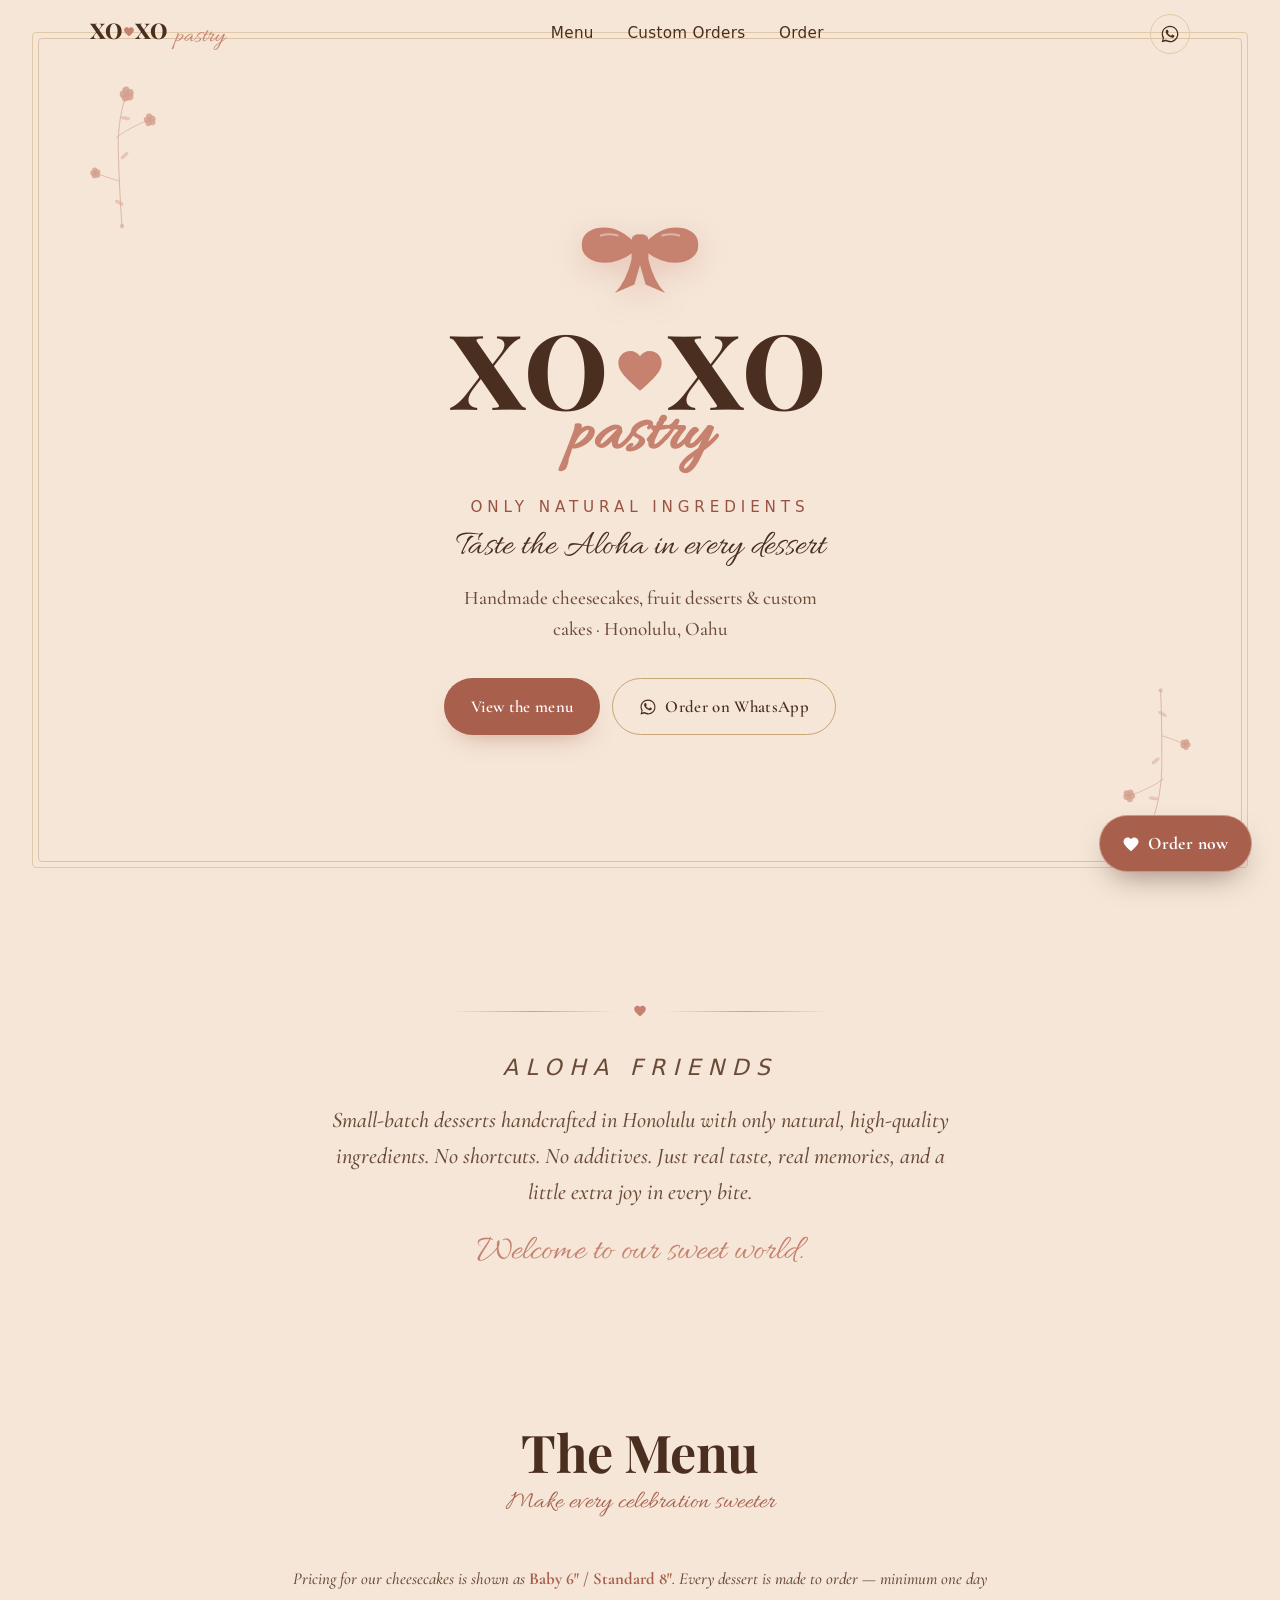
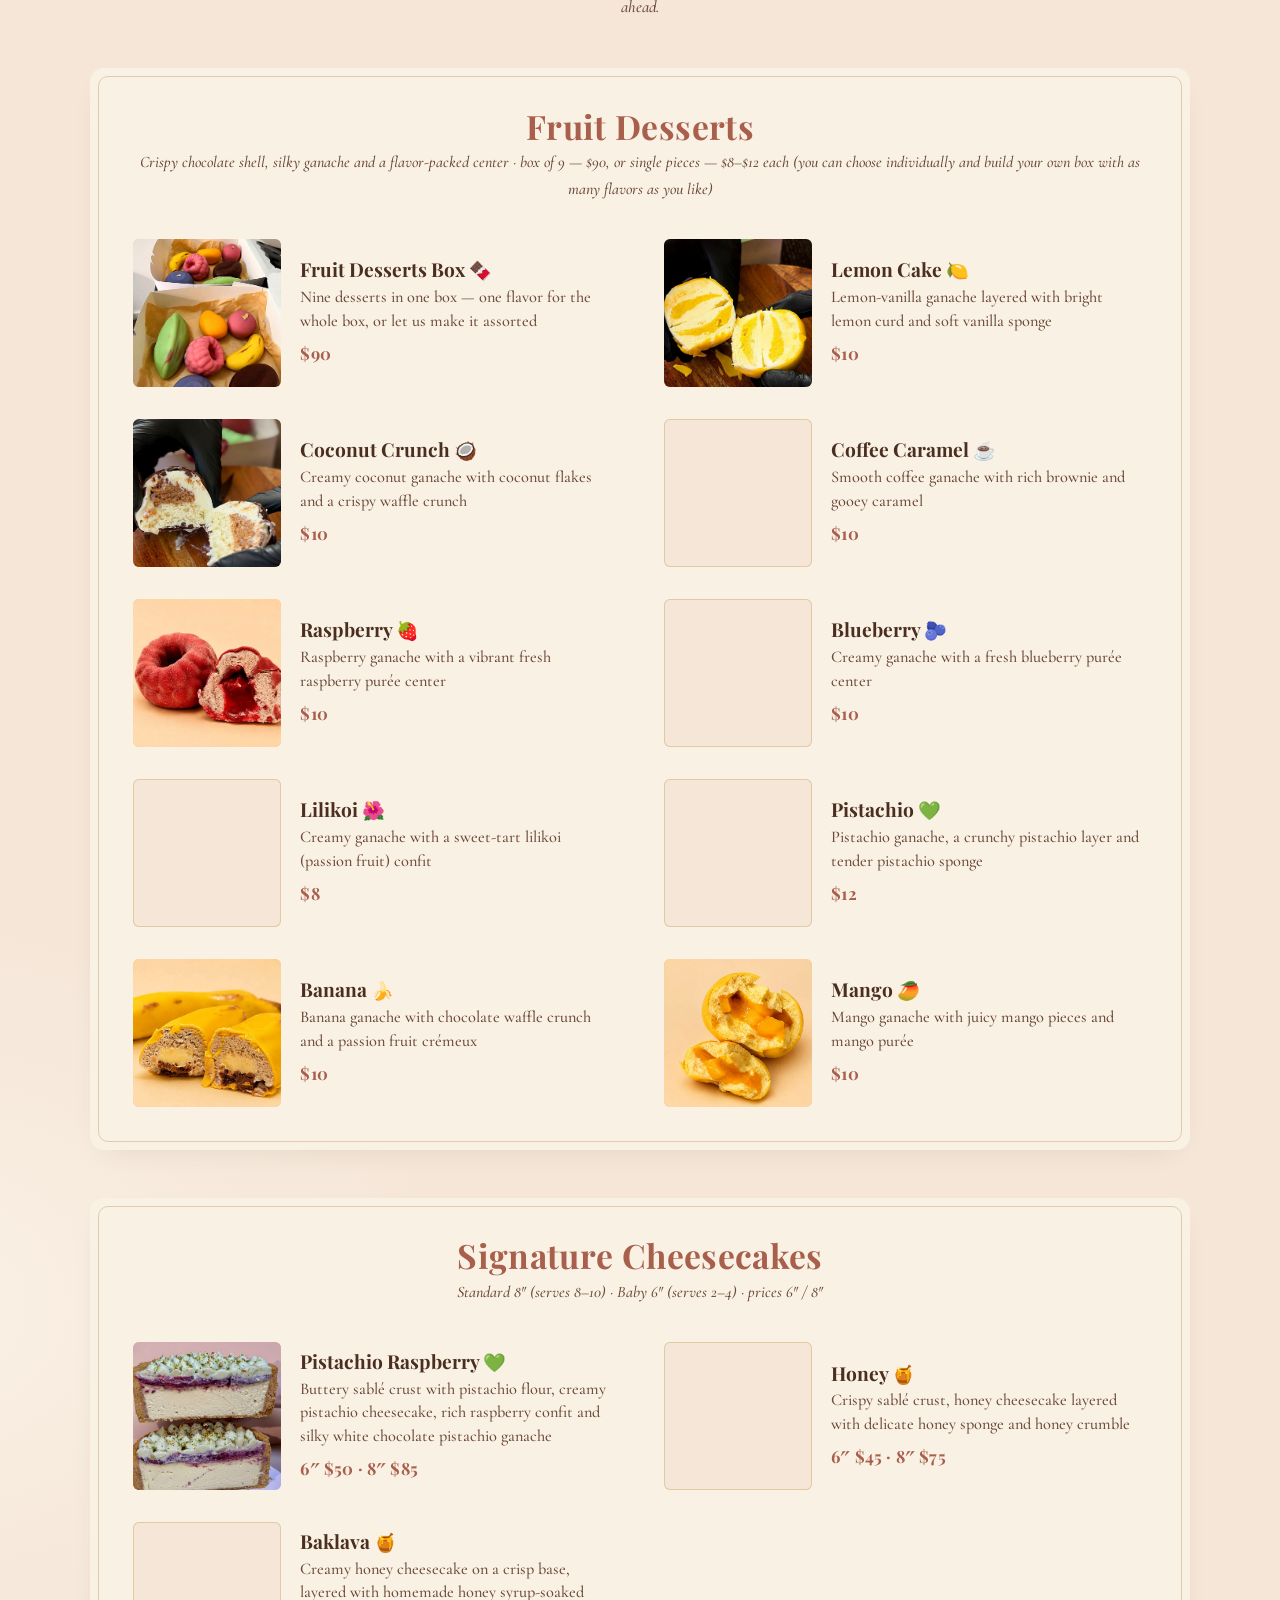
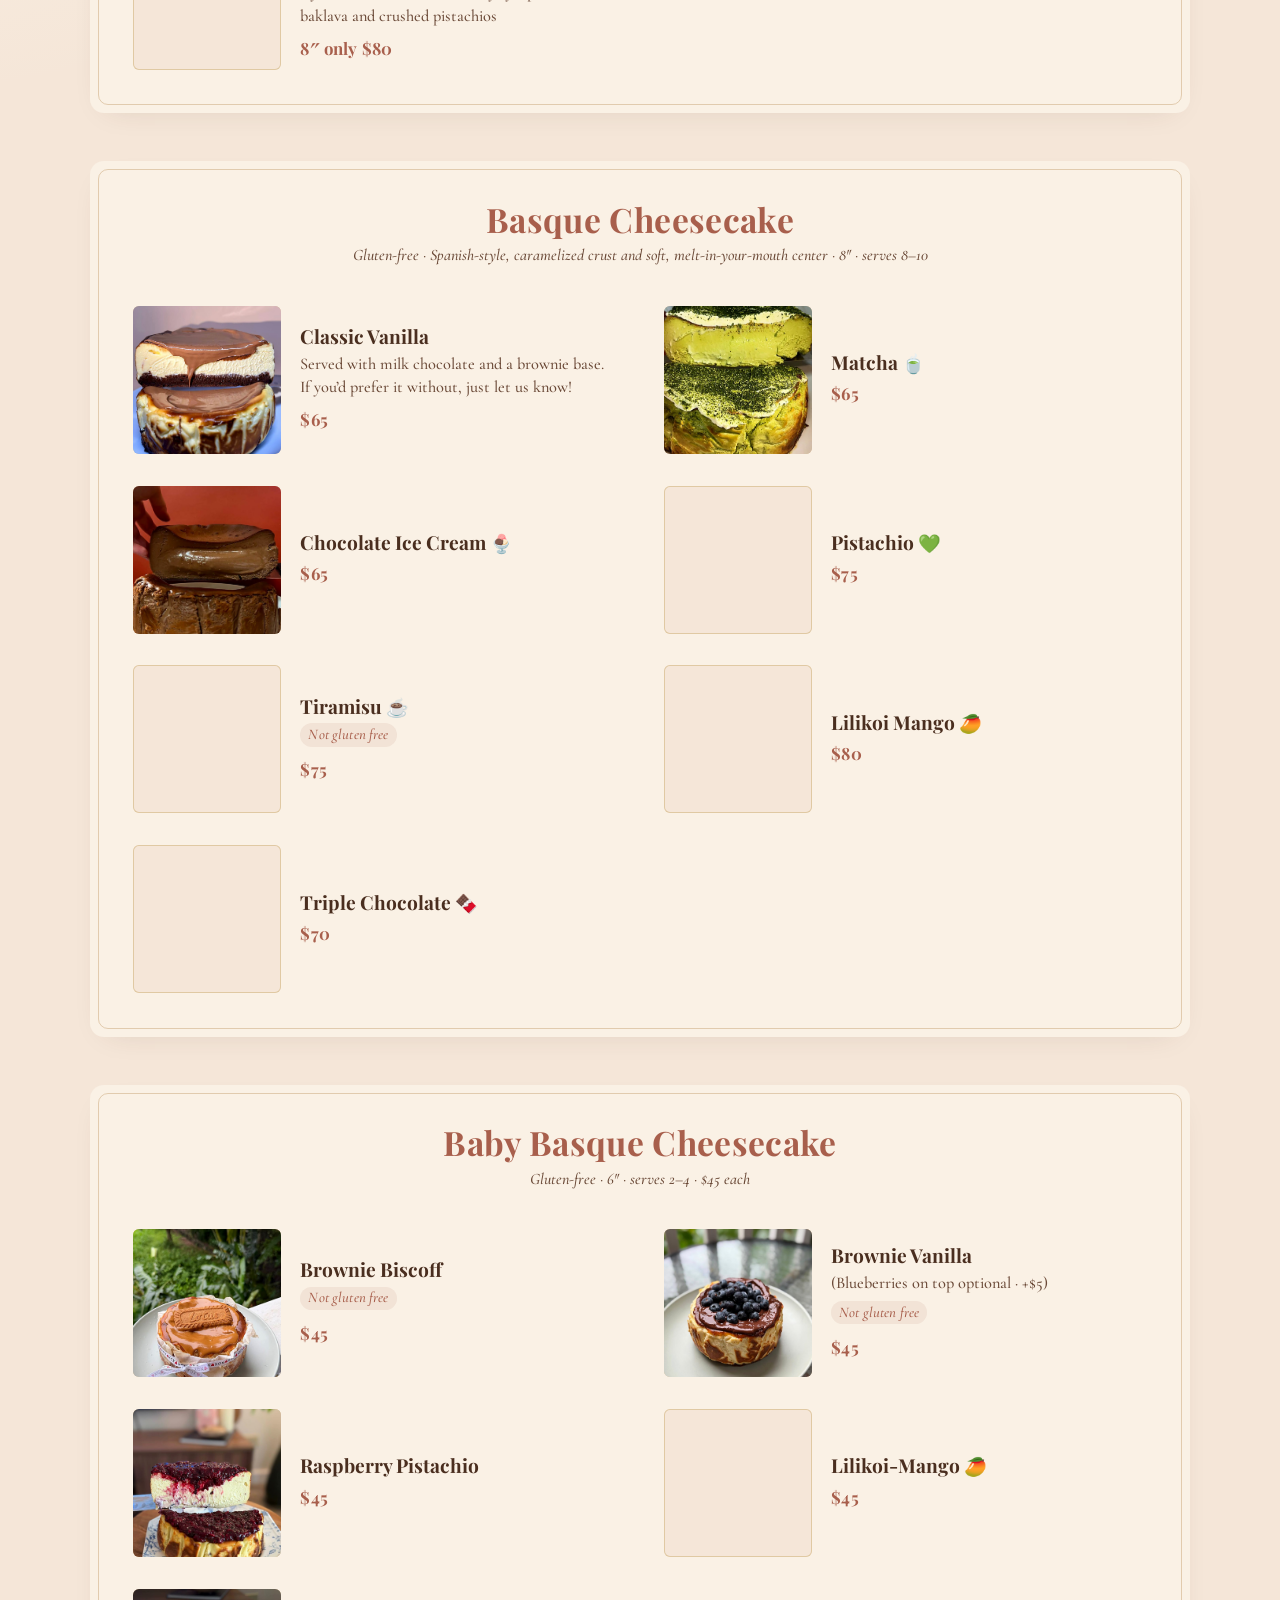
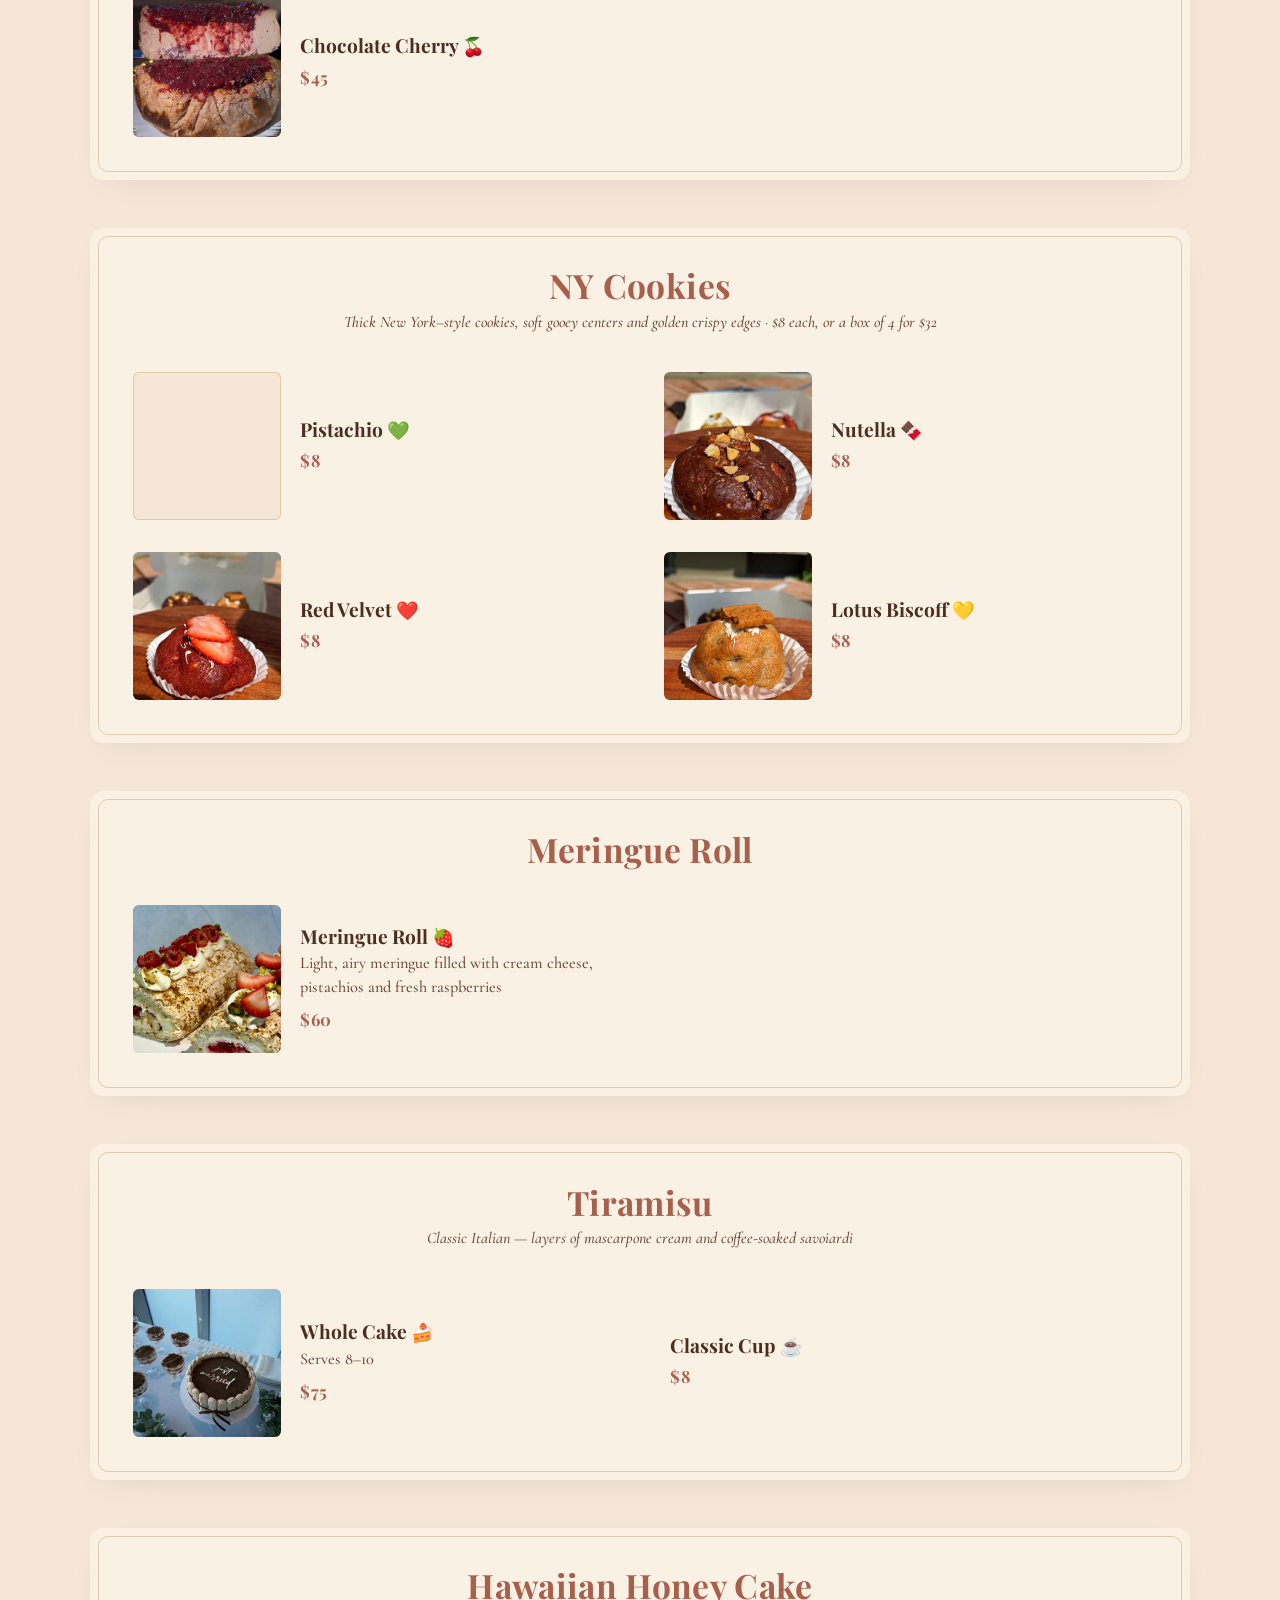
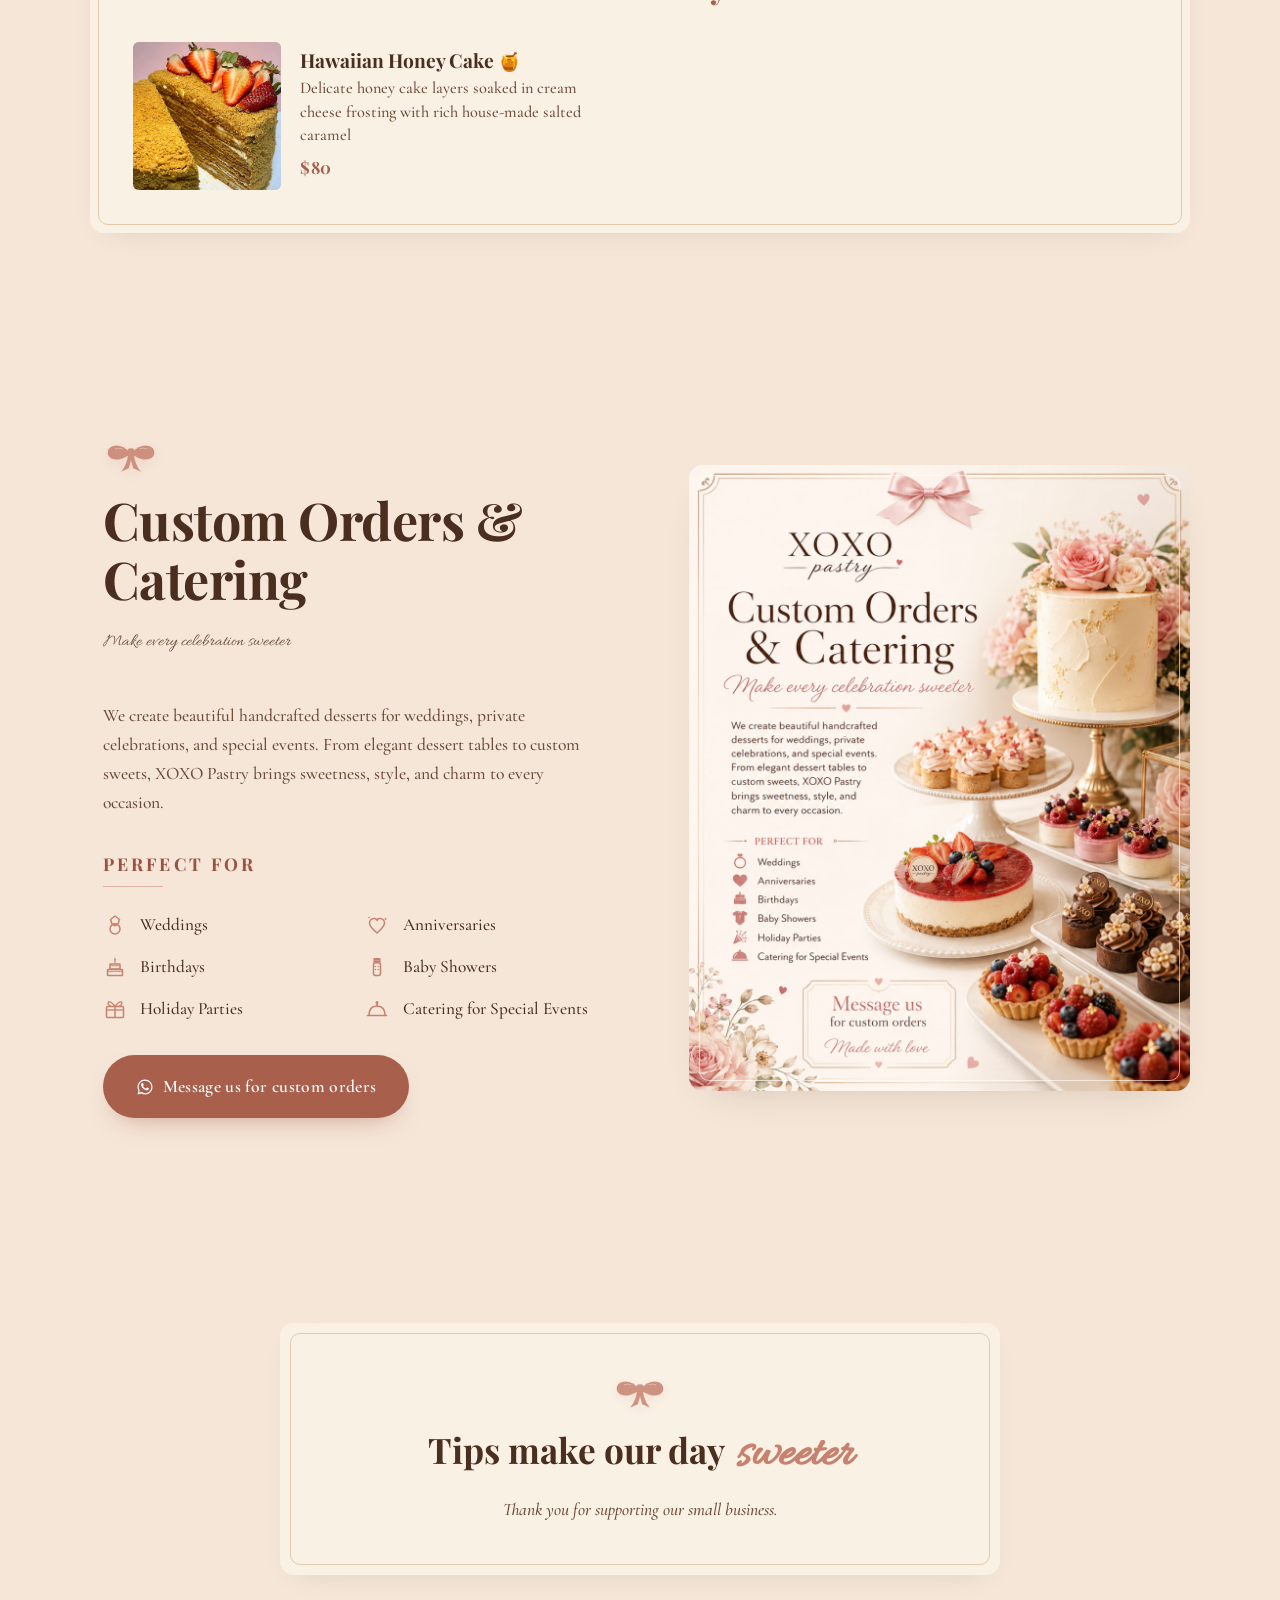
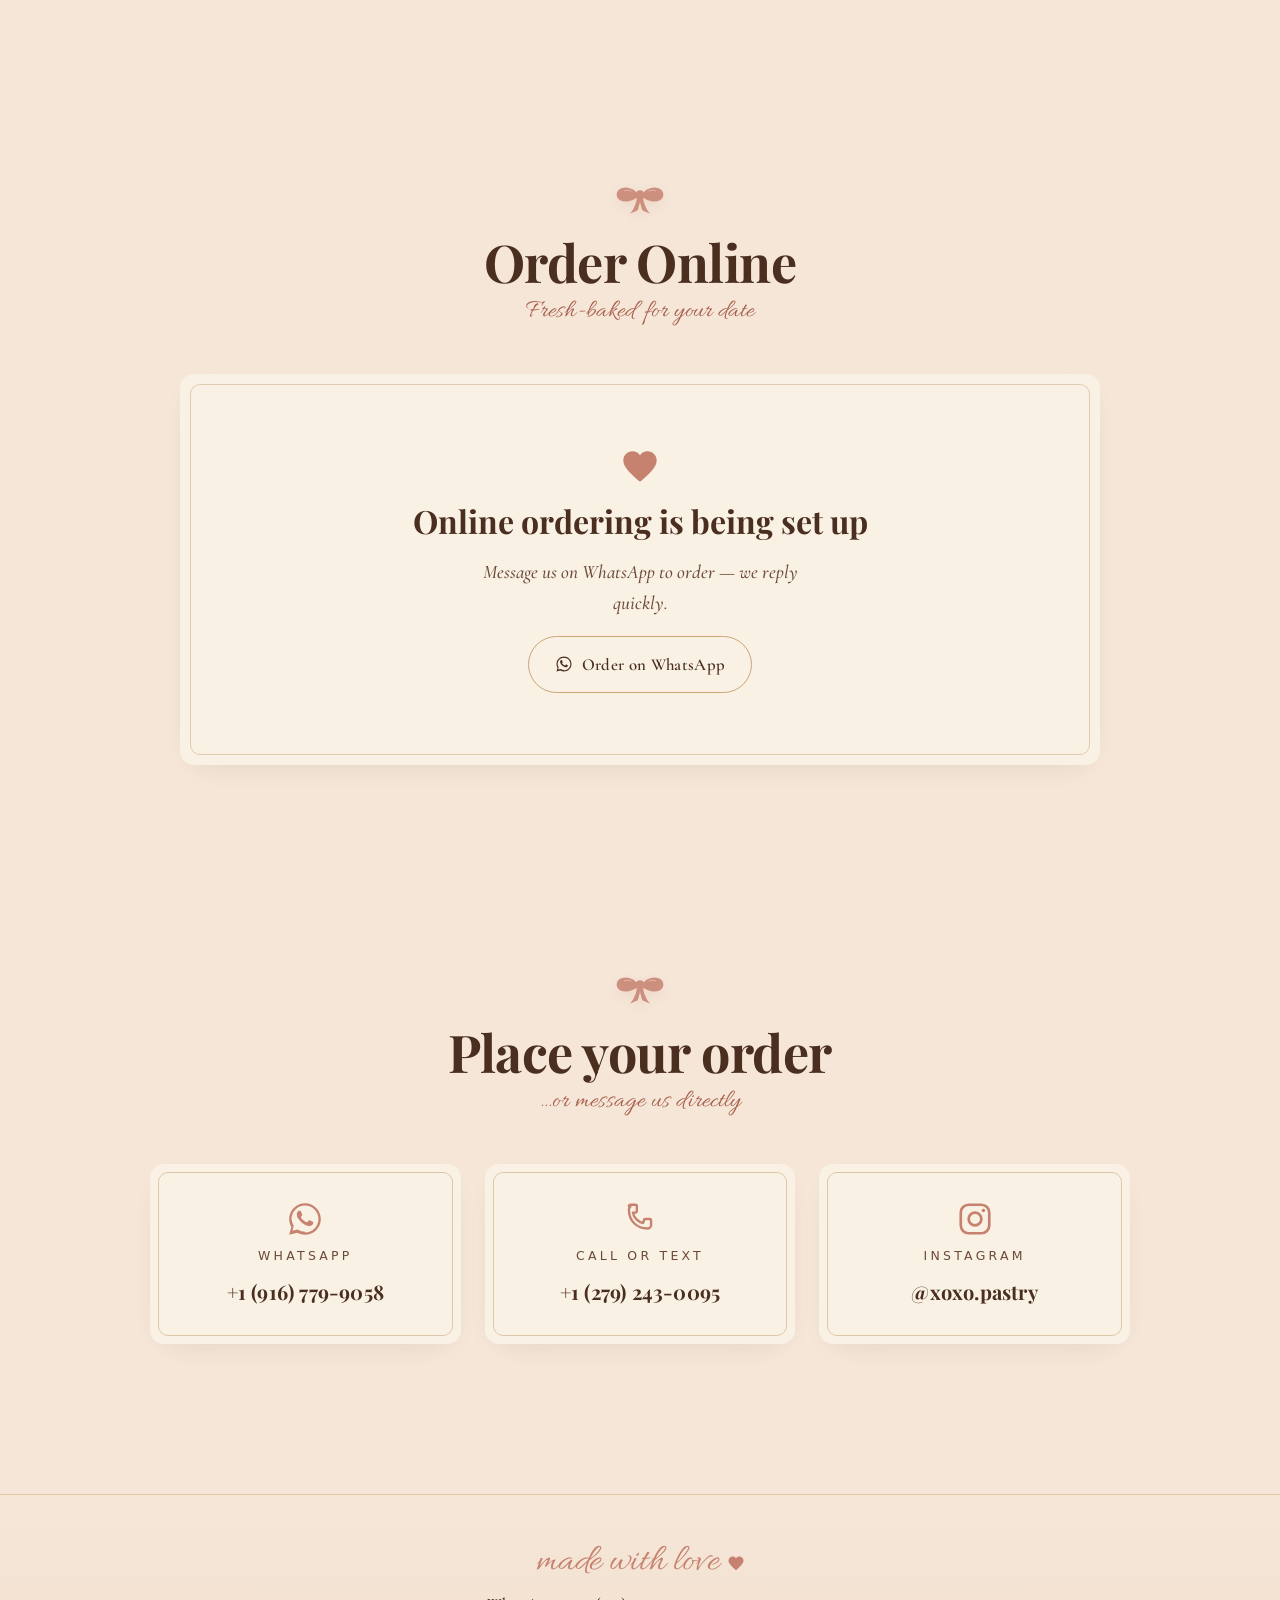
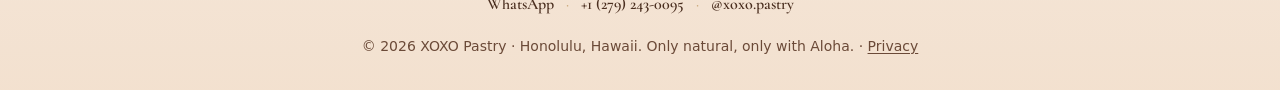
==== commit fa1c98cf: "Fruit Desserts box: 9 for $90 (one per flavor) With Chocolate Cherry gone there are nine fruit desse" ====
--- a/index.html
+++ b/index.html
@@ -221,15 +221,15 @@
         <div class="menu-cat reveal">
           <header class="menu-cat__head">
             <h3 class="menu-cat__title">Fruit Desserts</h3>
-            <p class="menu-cat__sub">Crispy chocolate shell, silky ganache and a flavor-packed center · box of 10 — $100, or single pieces — $8–$12 each (you can choose individually and build your own box with as many flavors as you like)</p>
+            <p class="menu-cat__sub">Crispy chocolate shell, silky ganache and a flavor-packed center · box of 9 — $90, or single pieces — $8–$12 each (you can choose individually and build your own box with as many flavors as you like)</p>
           </header>
           <ul class="fcard-list">
             <li class="fcard reveal">
               <div class="fcard__media"><img src="images/menu/fruit-fruit-desserts-box.jpg?v=9a447485" alt="XOXO Pastry Fruit Desserts Box Fruit Dessert" width="752" height="1000" loading="lazy" decoding="async"></div>
               <div class="fcard__body">
                 <h4 class="fcard__name">Fruit Desserts Box <span class="fcard__emoji">🍫</span></h4>
-                <p class="fcard__desc">Ten desserts in one box — one flavor for the whole box, or let us make it assorted</p>
-                <p class="fcard__price">$100</p>
+                <p class="fcard__desc">Nine desserts in one box — one flavor for the whole box, or let us make it assorted</p>
+                <p class="fcard__price">$90</p>
               </div>
             </li>
             <li class="fcard reveal">
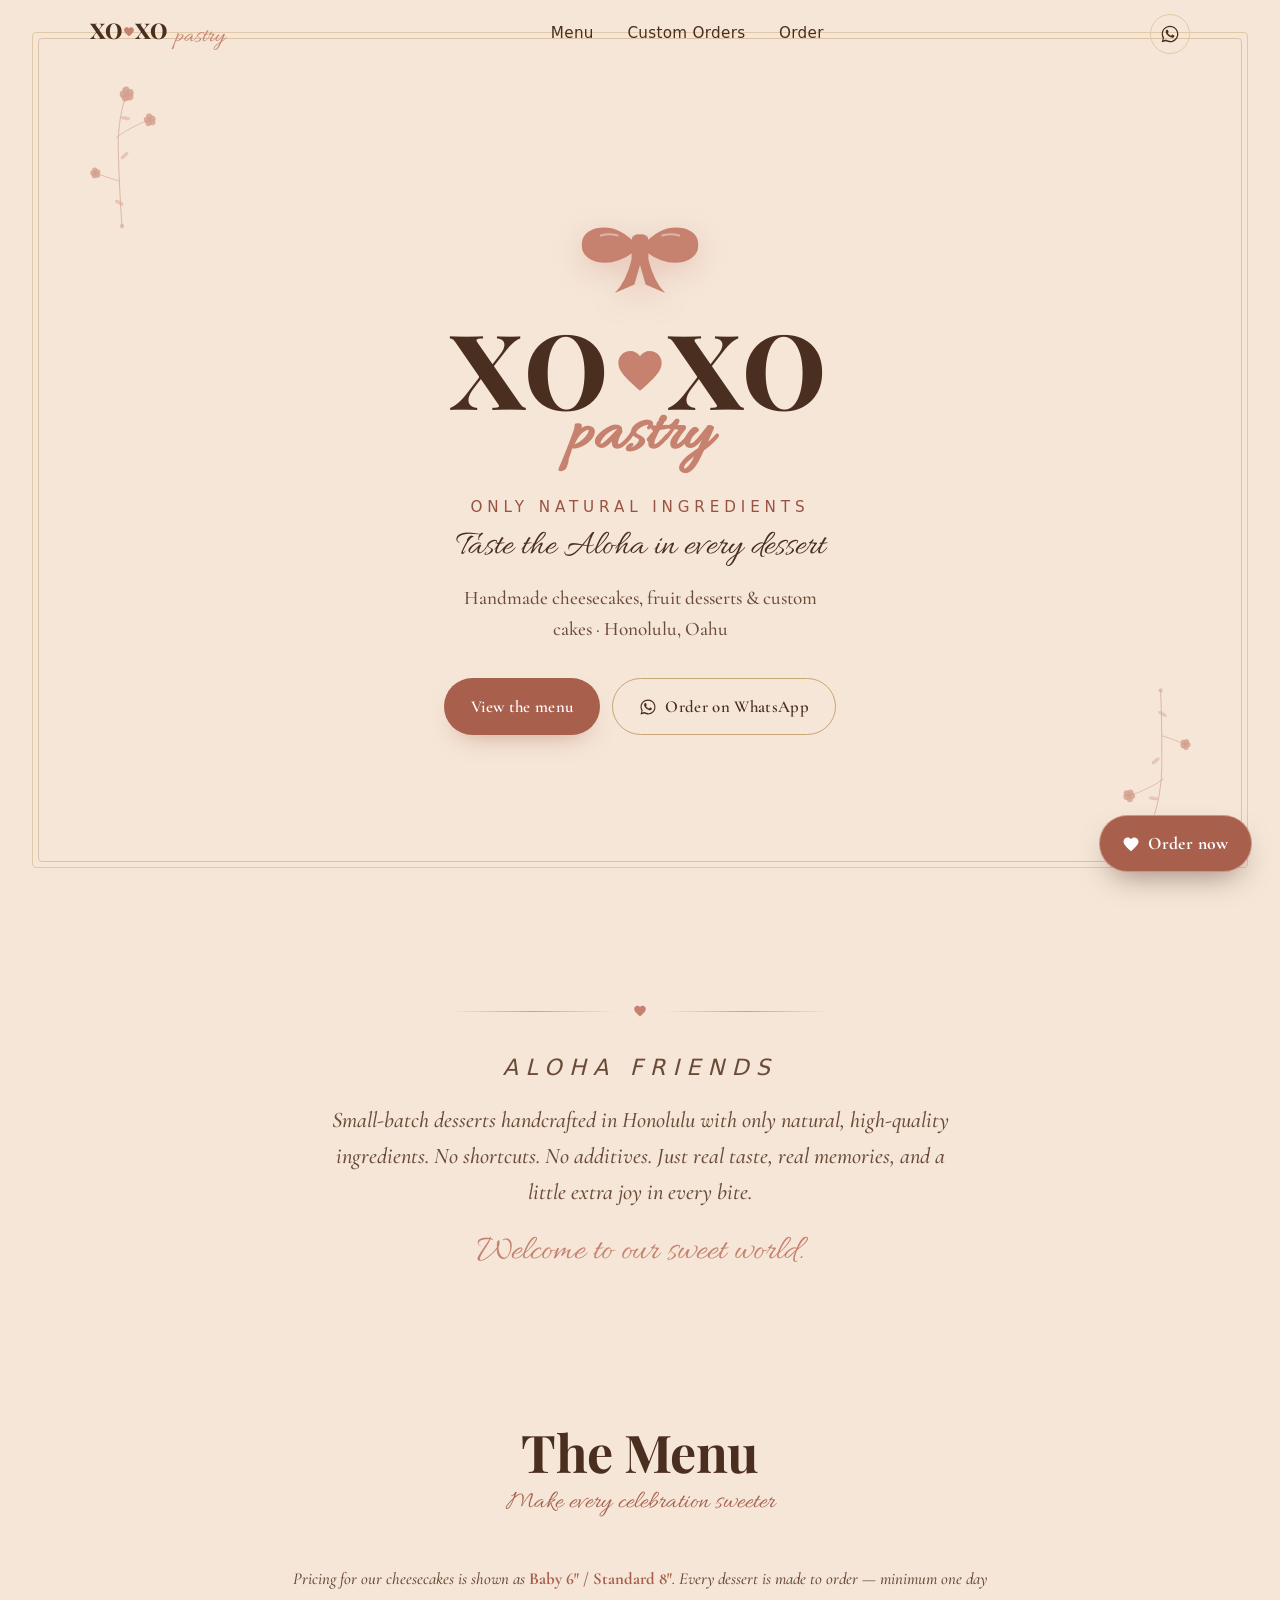
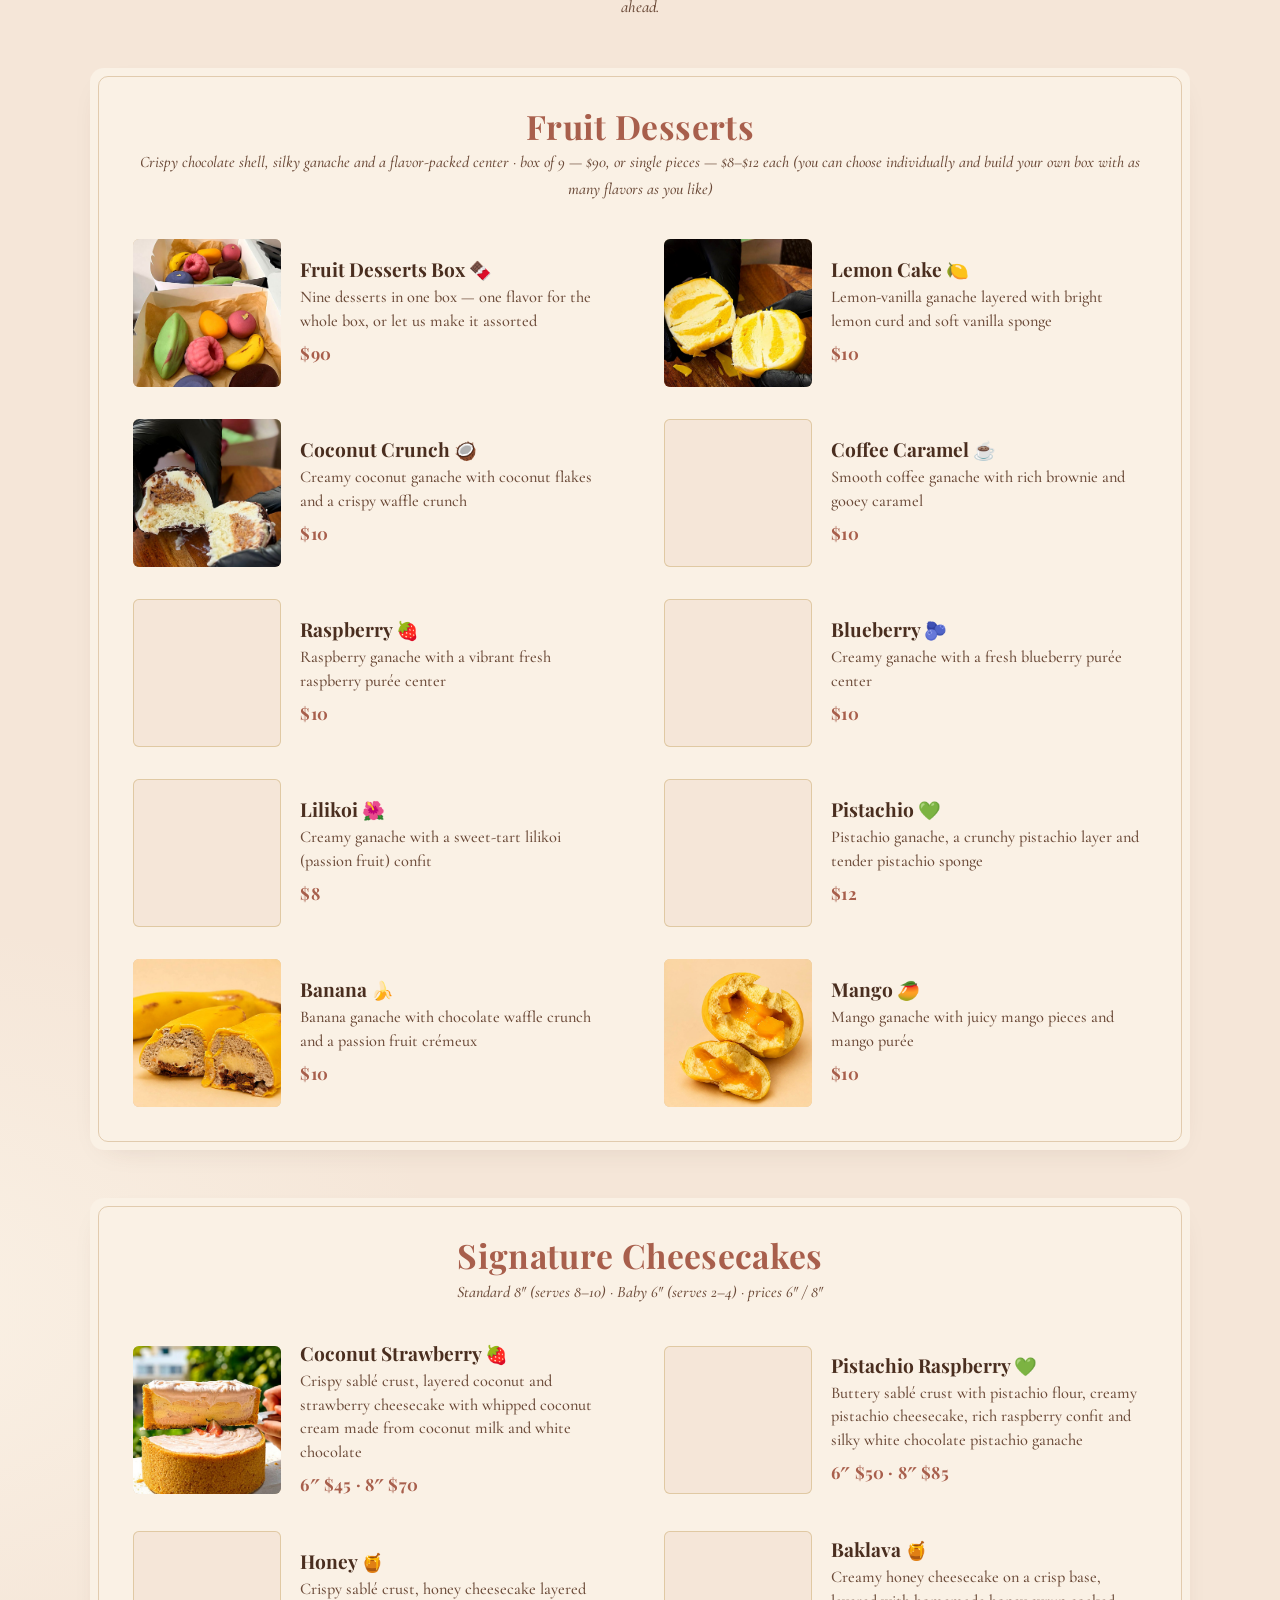
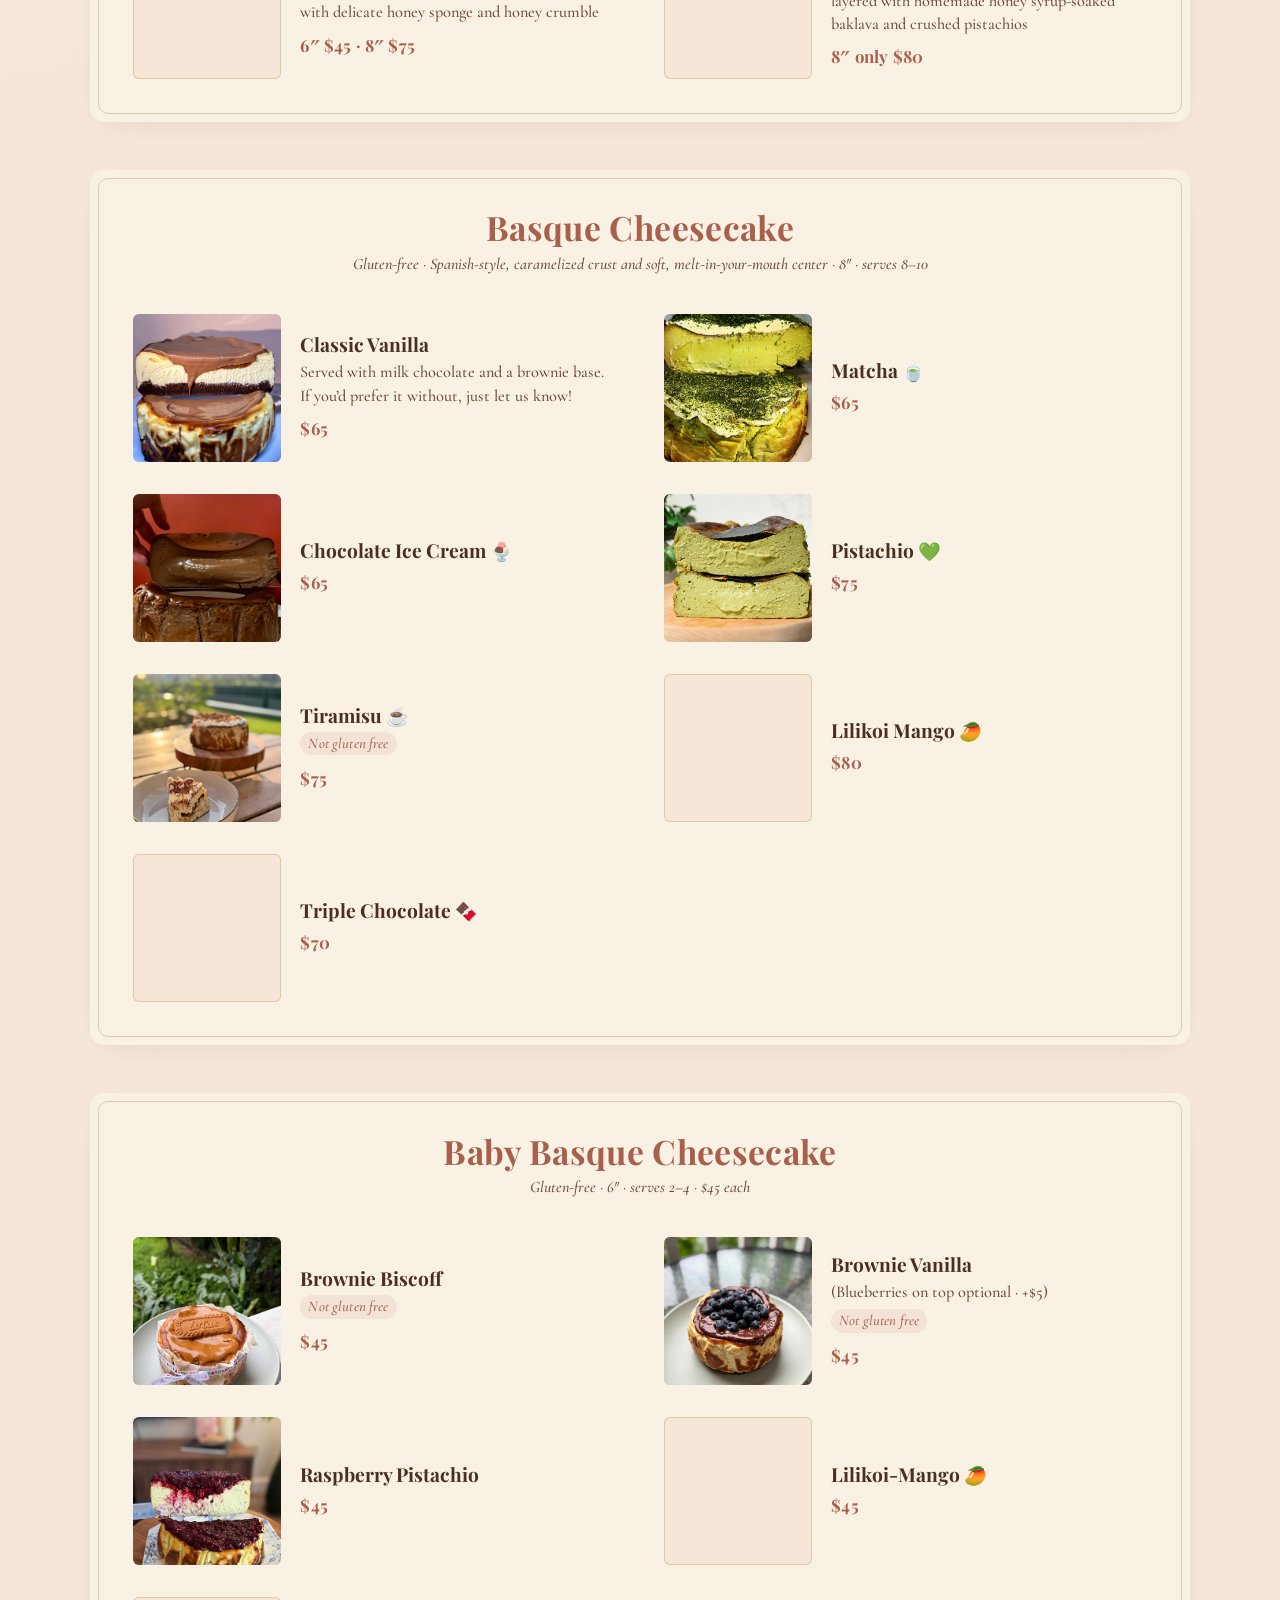
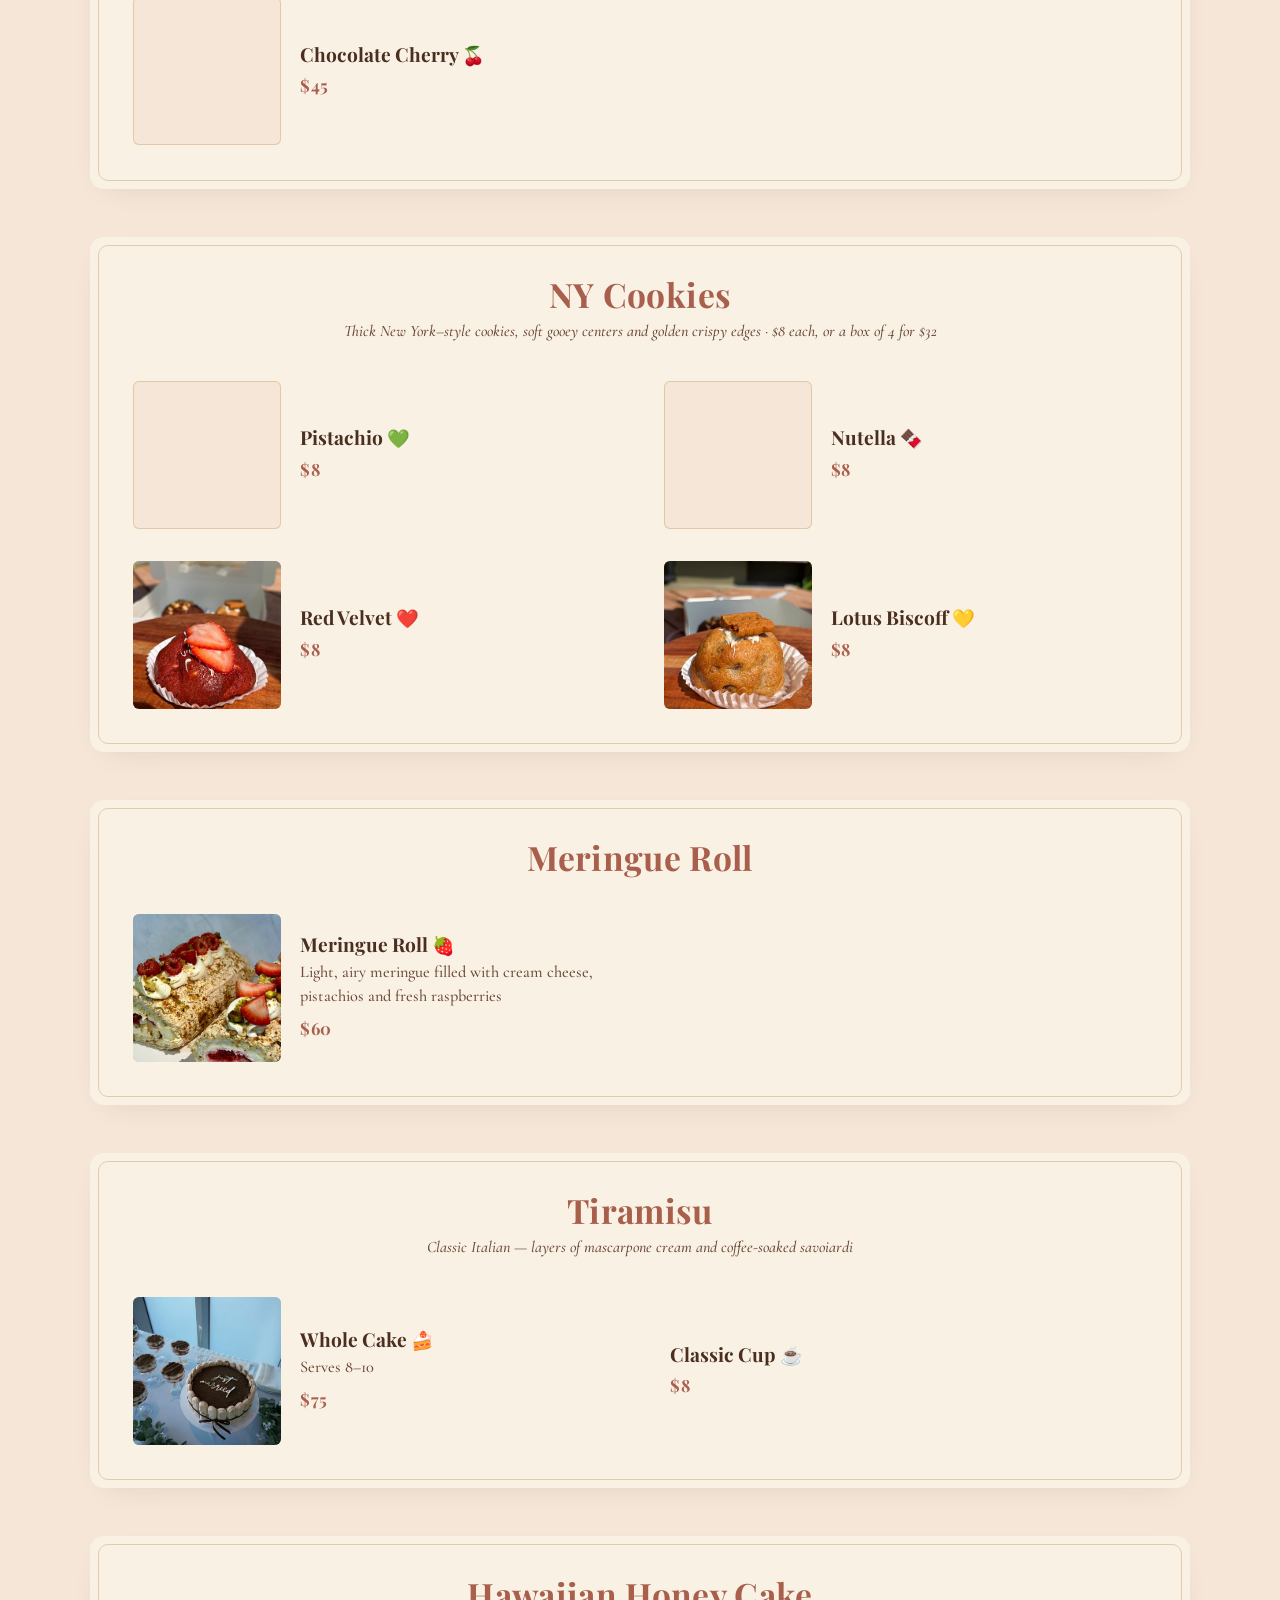
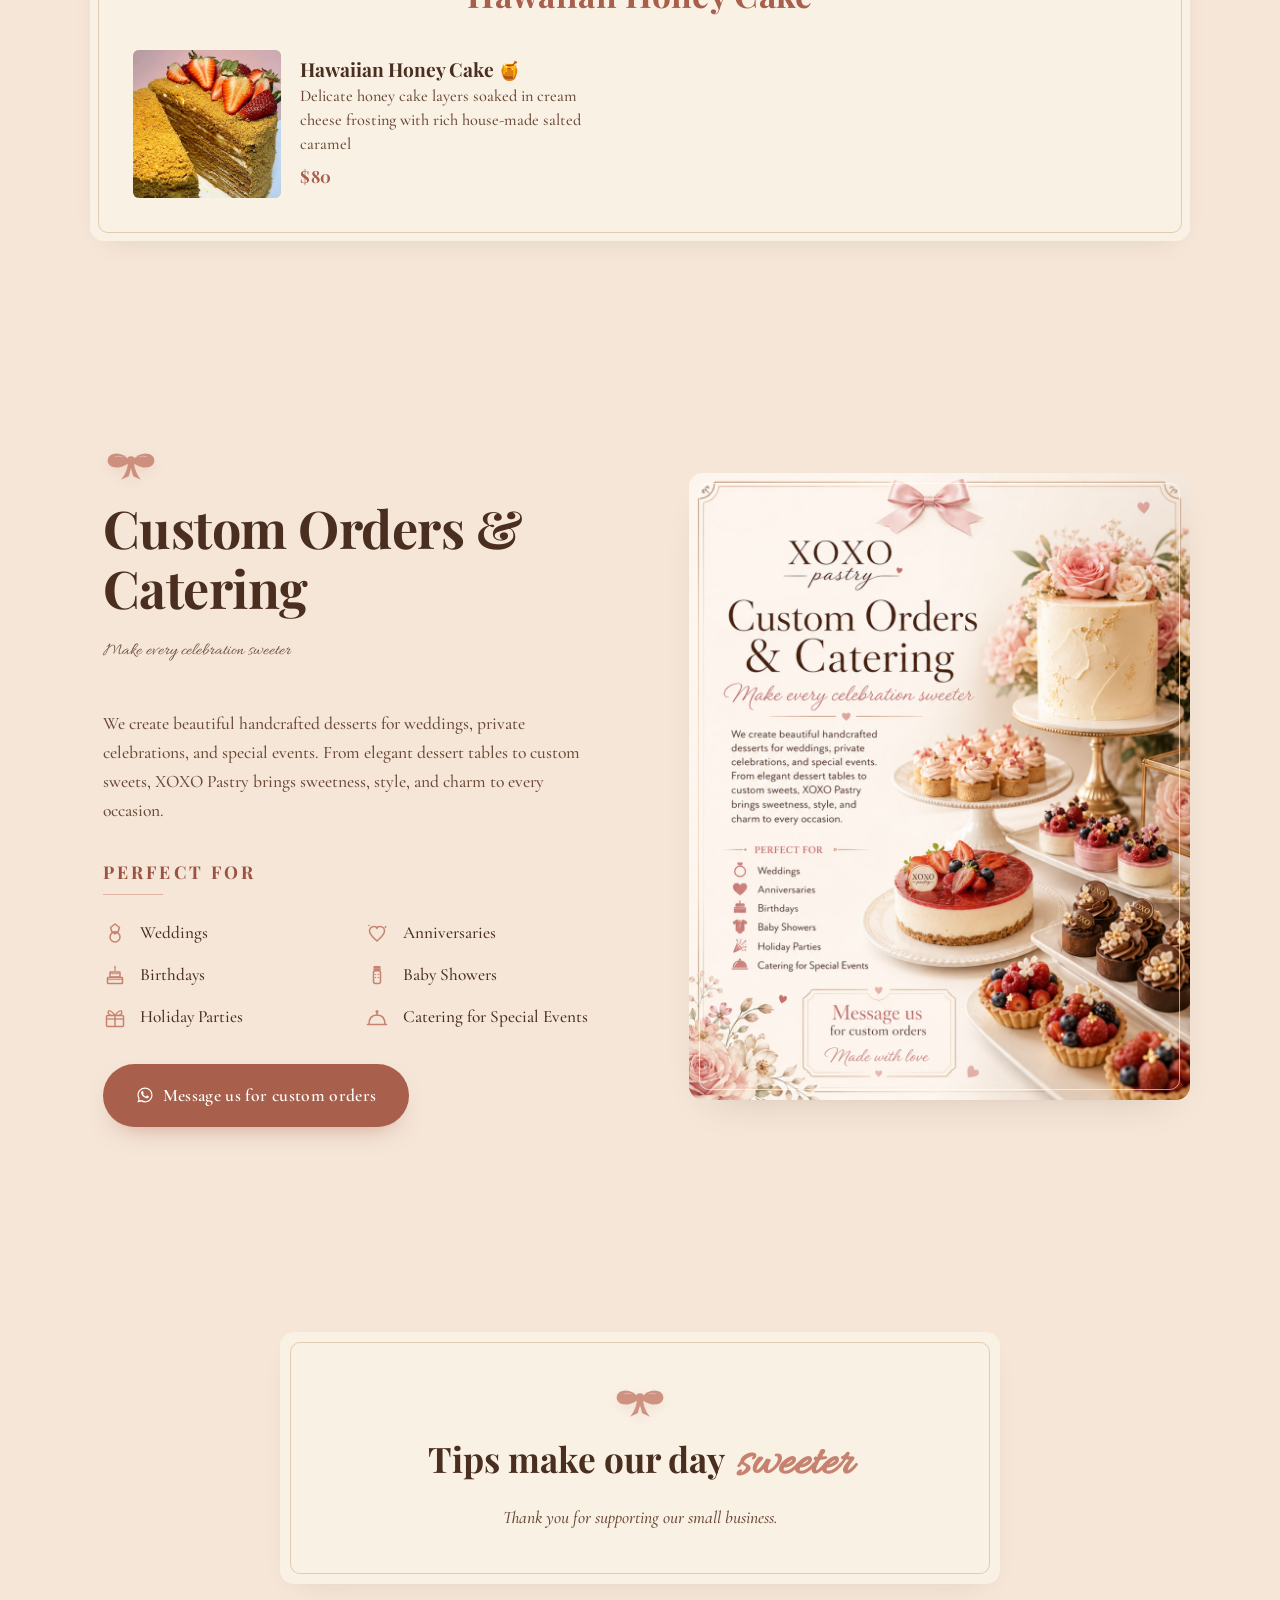
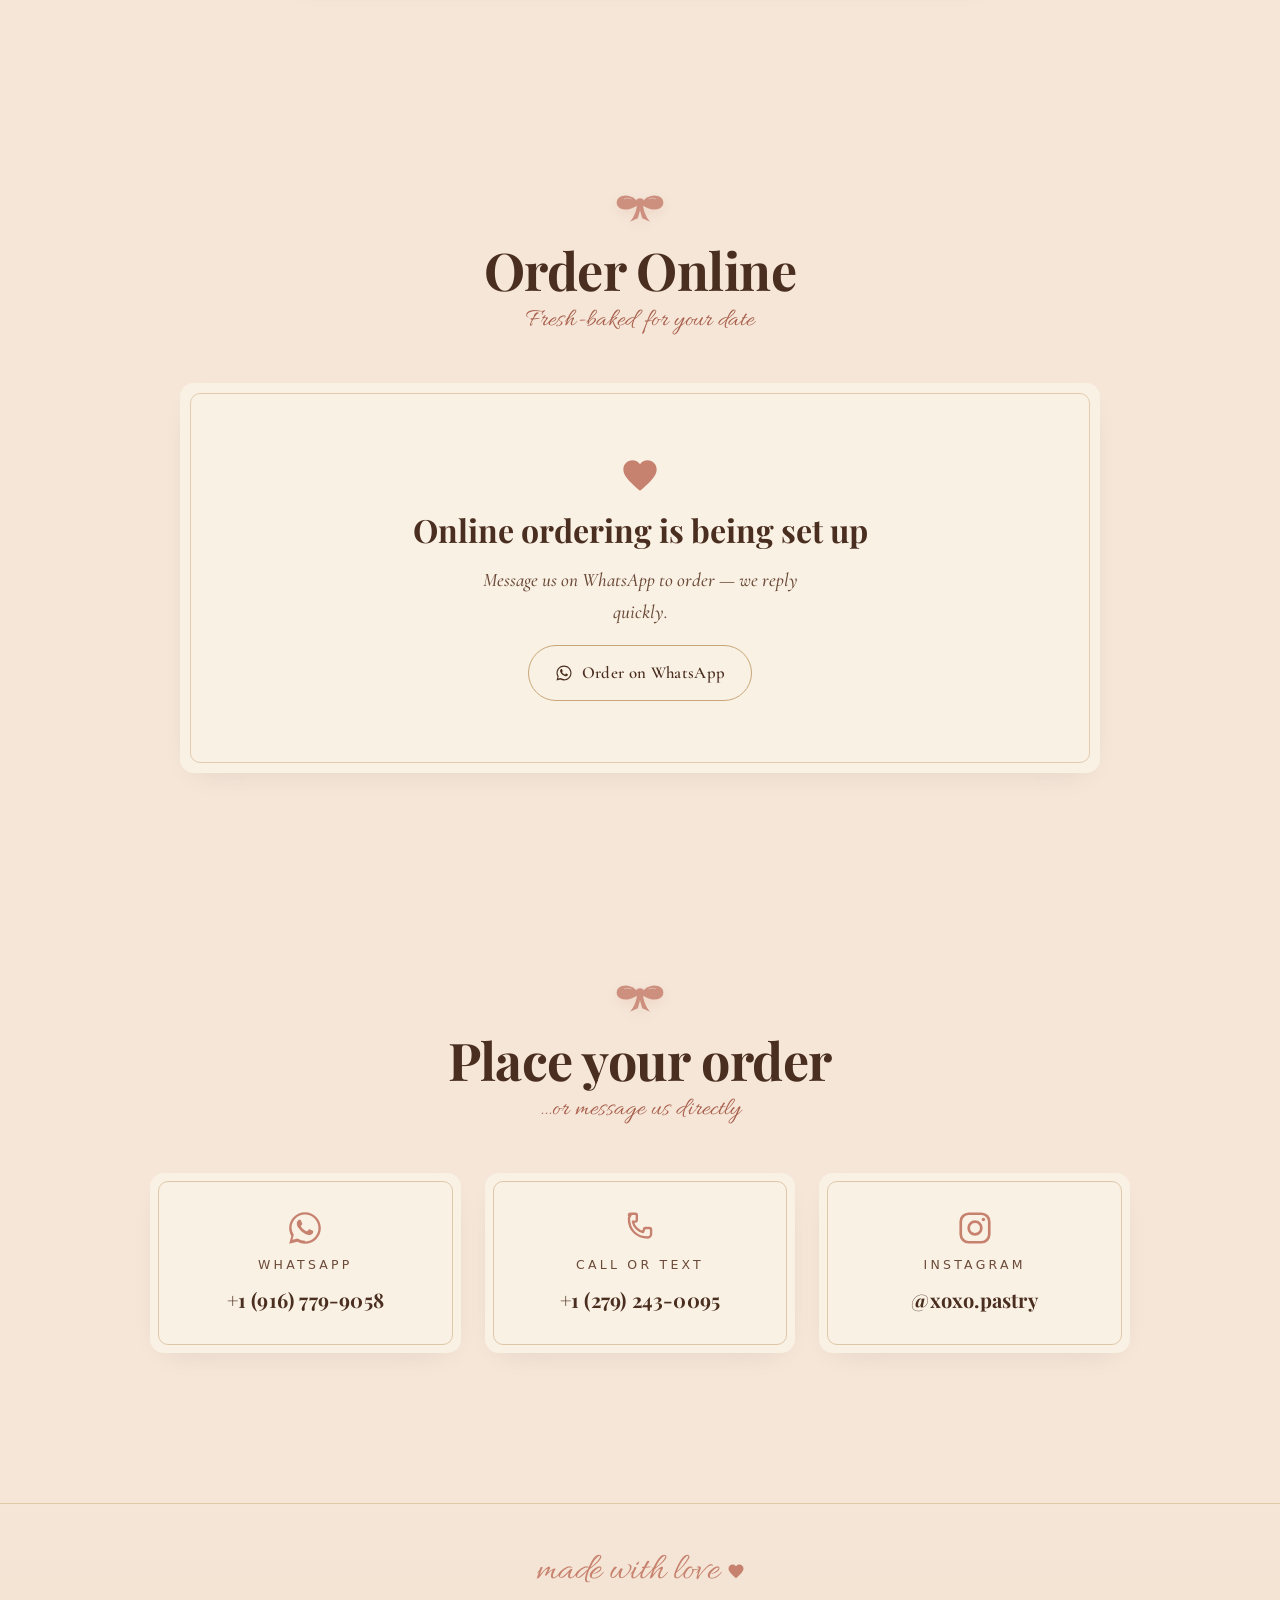
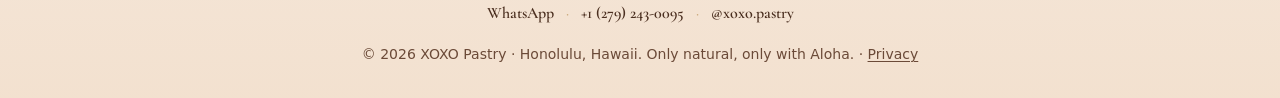
==== commit d010702e: "Menu: bring back Coconut Strawberry signature cheesecake Restored at the owner's request with its ol" ====
--- a/index.html
+++ b/index.html
@@ -312,6 +312,14 @@
             <p class="menu-cat__sub">Standard 8″ (serves 8–10) · Baby 6″ (serves 2–4) · prices 6″ / 8″</p>
           </header>
           <ul class="fcard-list">
+            <li class="fcard reveal">
+              <div class="fcard__media"><img src="images/menu/signature-coconut-strawberry.jpg?v=af416b73" alt="XOXO Pastry Coconut Strawberry Signature Cheesecake" width="750" height="1000" loading="lazy" decoding="async"></div>
+              <div class="fcard__body">
+                <h4 class="fcard__name">Coconut Strawberry <span class="fcard__emoji">🍓</span></h4>
+                <p class="fcard__desc">Crispy sablé crust, layered coconut and strawberry cheesecake with whipped coconut cream made from coconut milk and white chocolate</p>
+                <p class="fcard__price">6″ $45 · 8″ $70</p>
+              </div>
+            </li>
             <li class="fcard reveal">
               <div class="fcard__media"><img src="images/menu/signature-pistachio-raspberry.jpg?v=00690849" alt="XOXO Pastry Pistachio Raspberry Signature Cheesecake" width="750" height="1000" loading="lazy" decoding="async"></div>
               <div class="fcard__body">
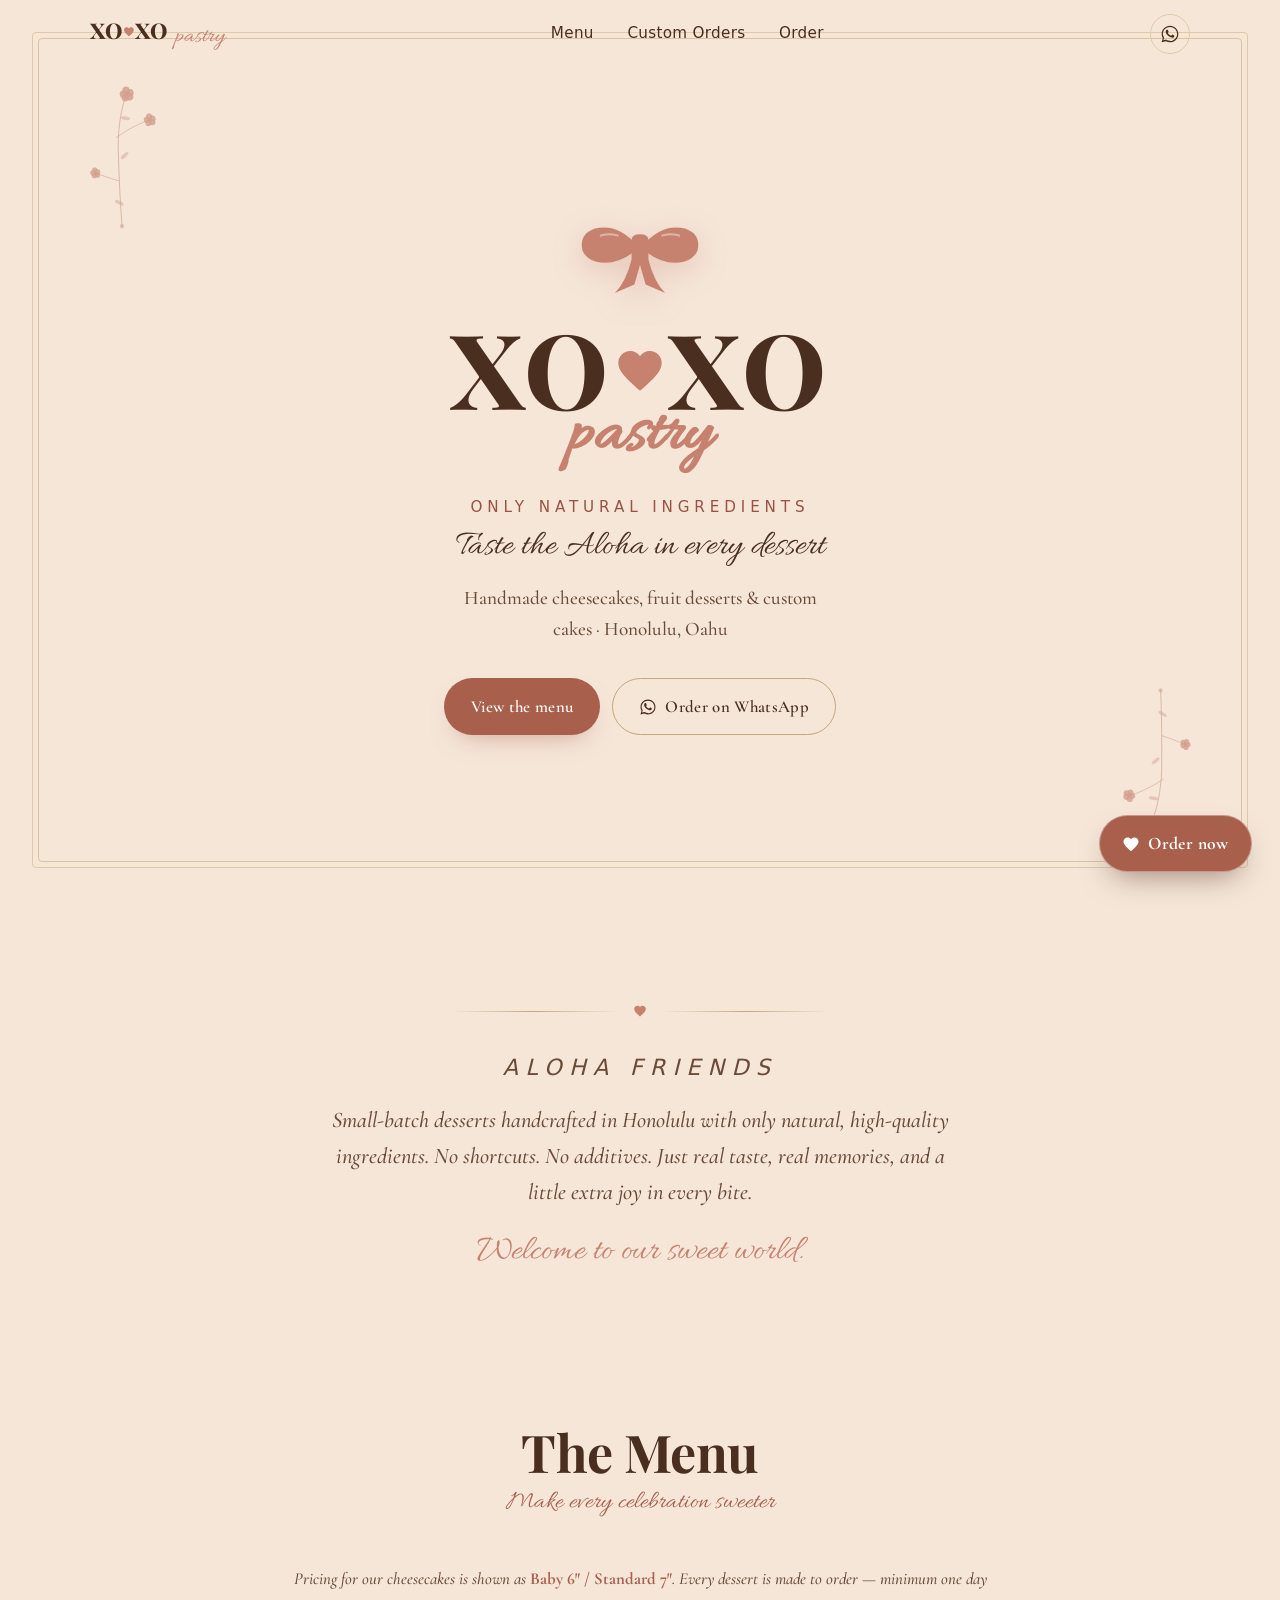
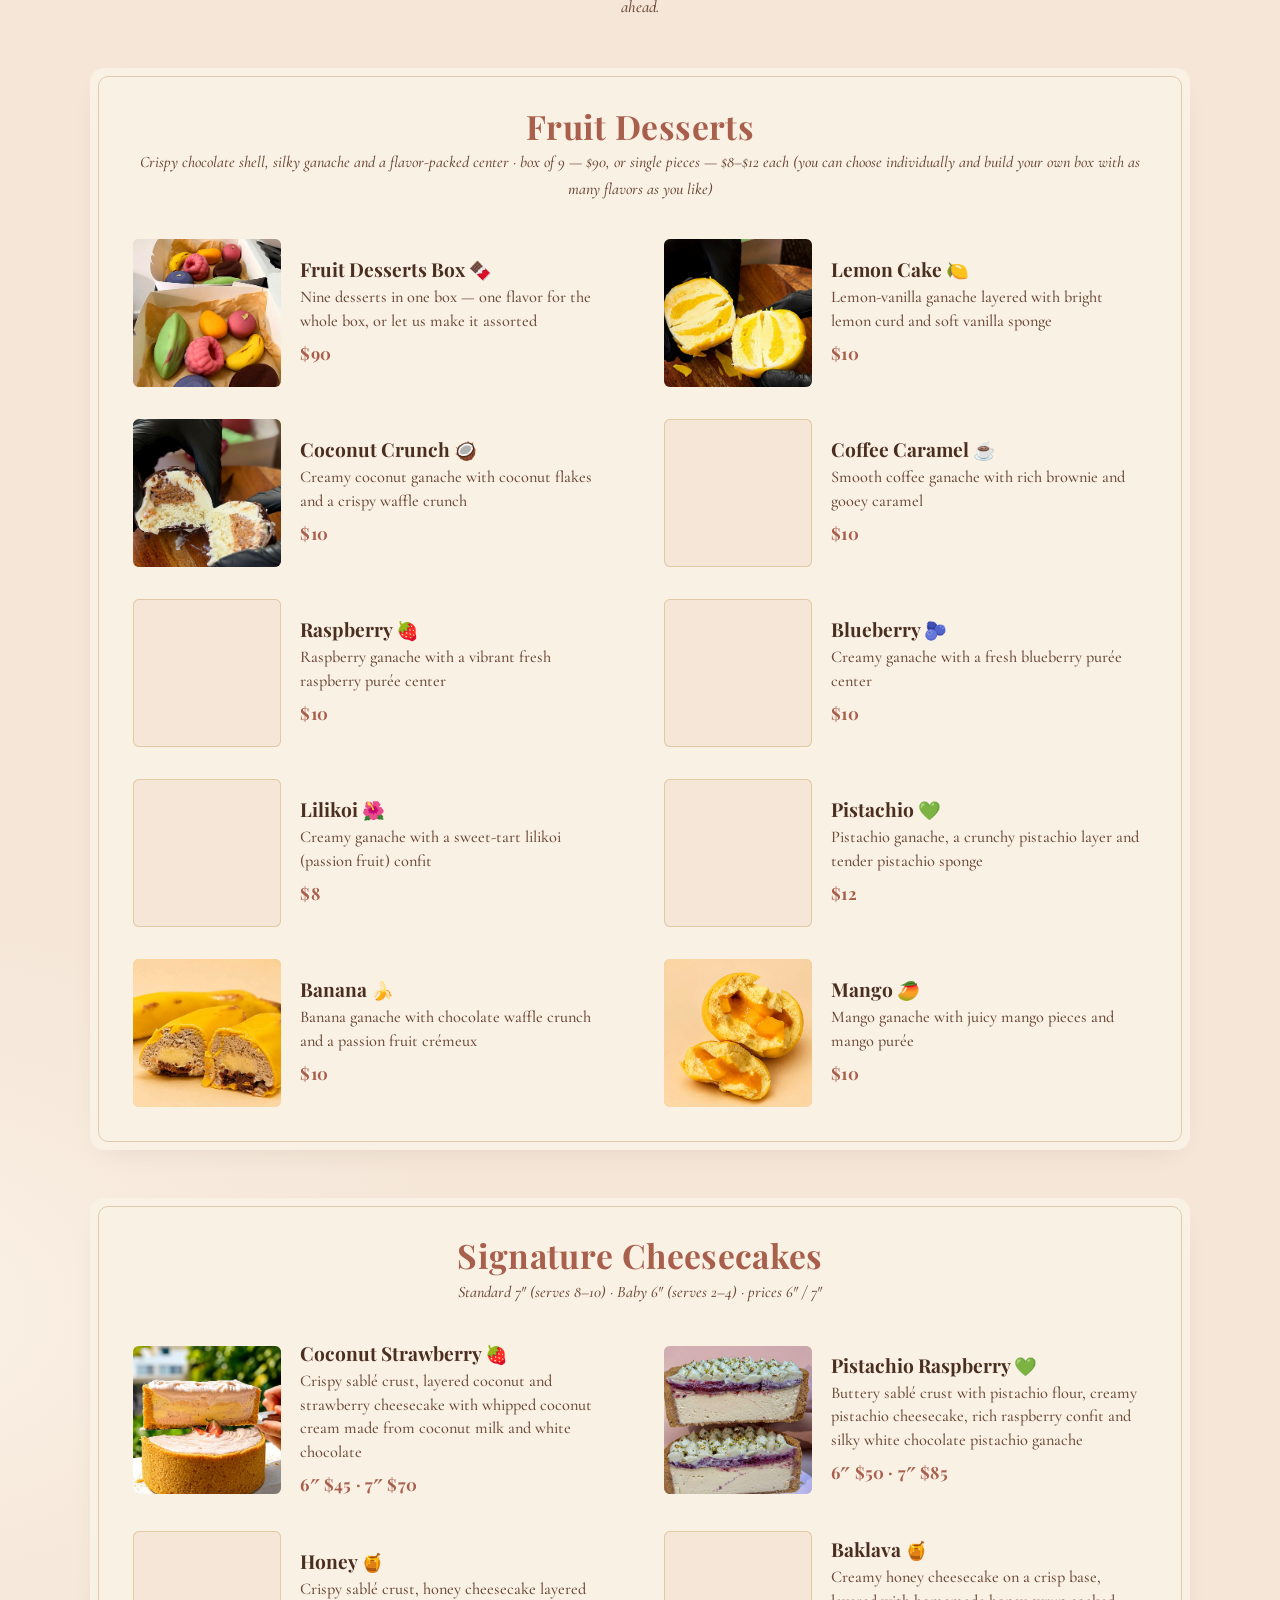
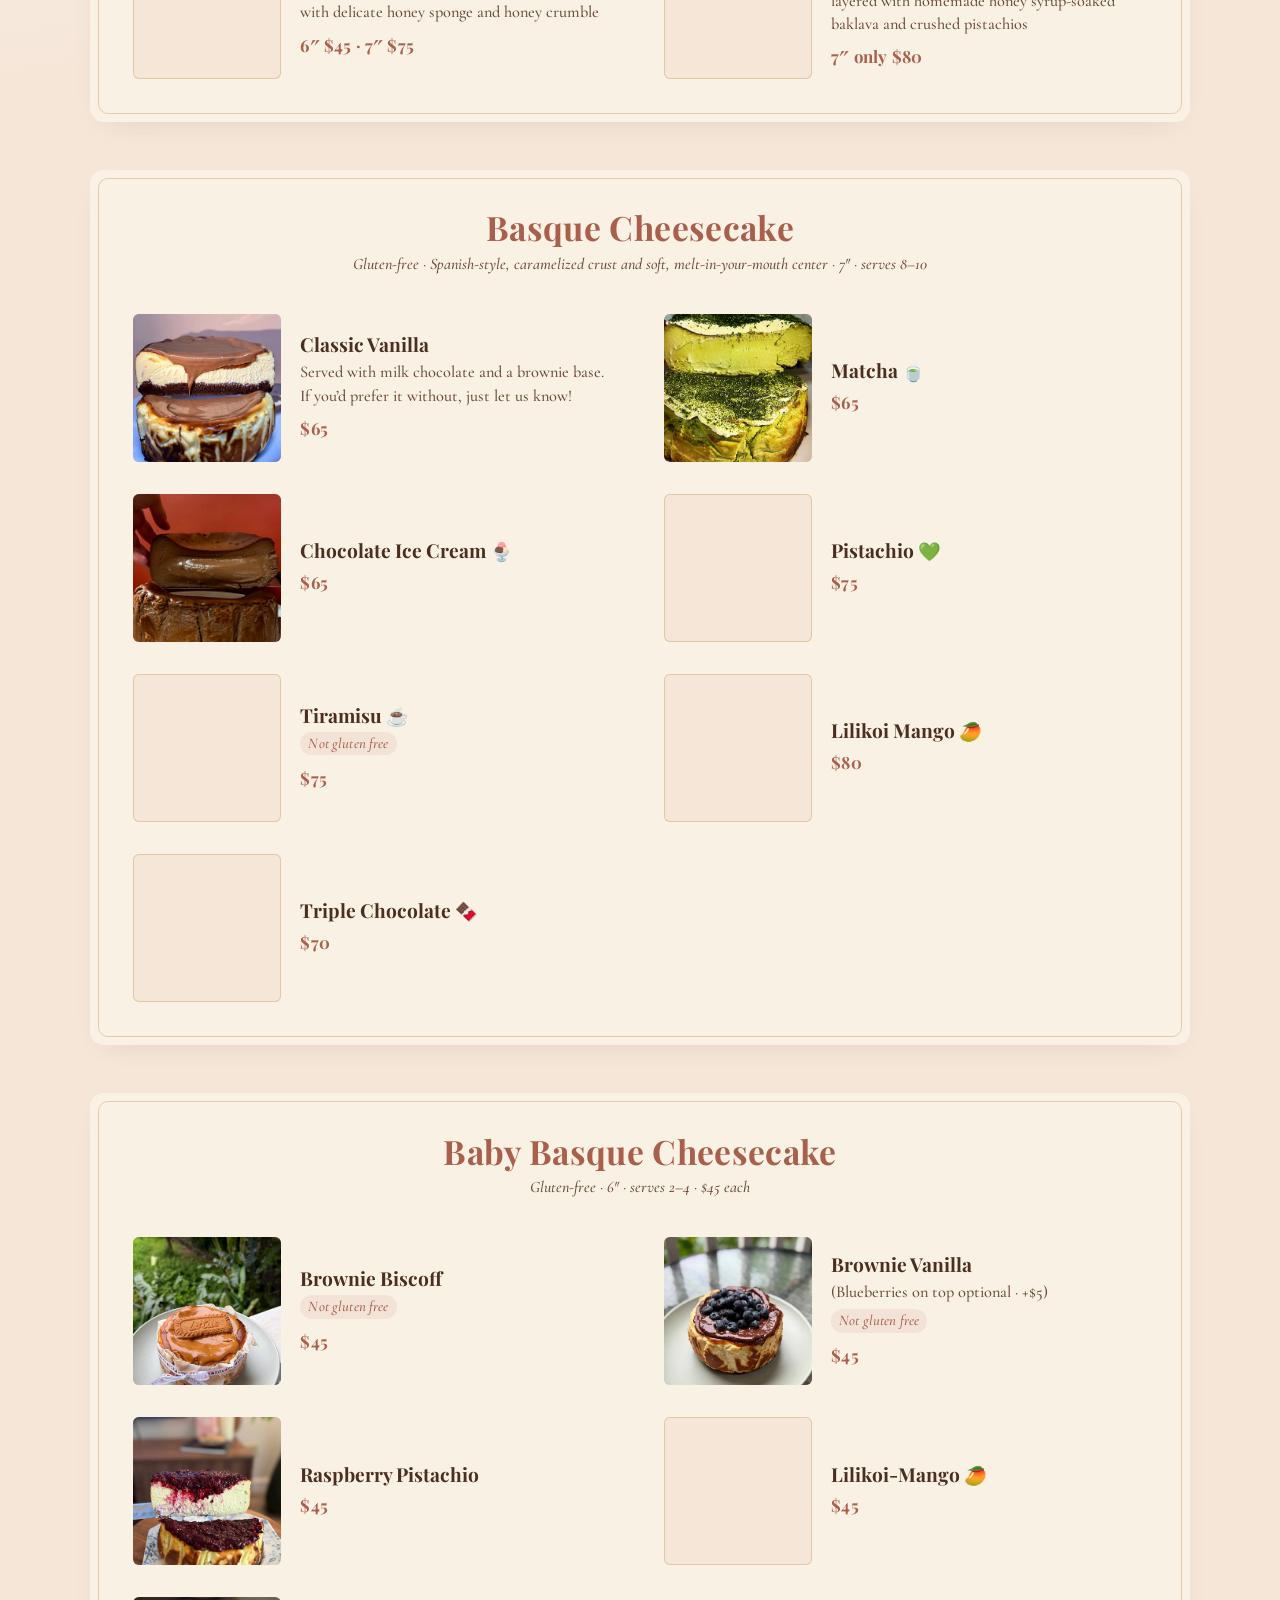
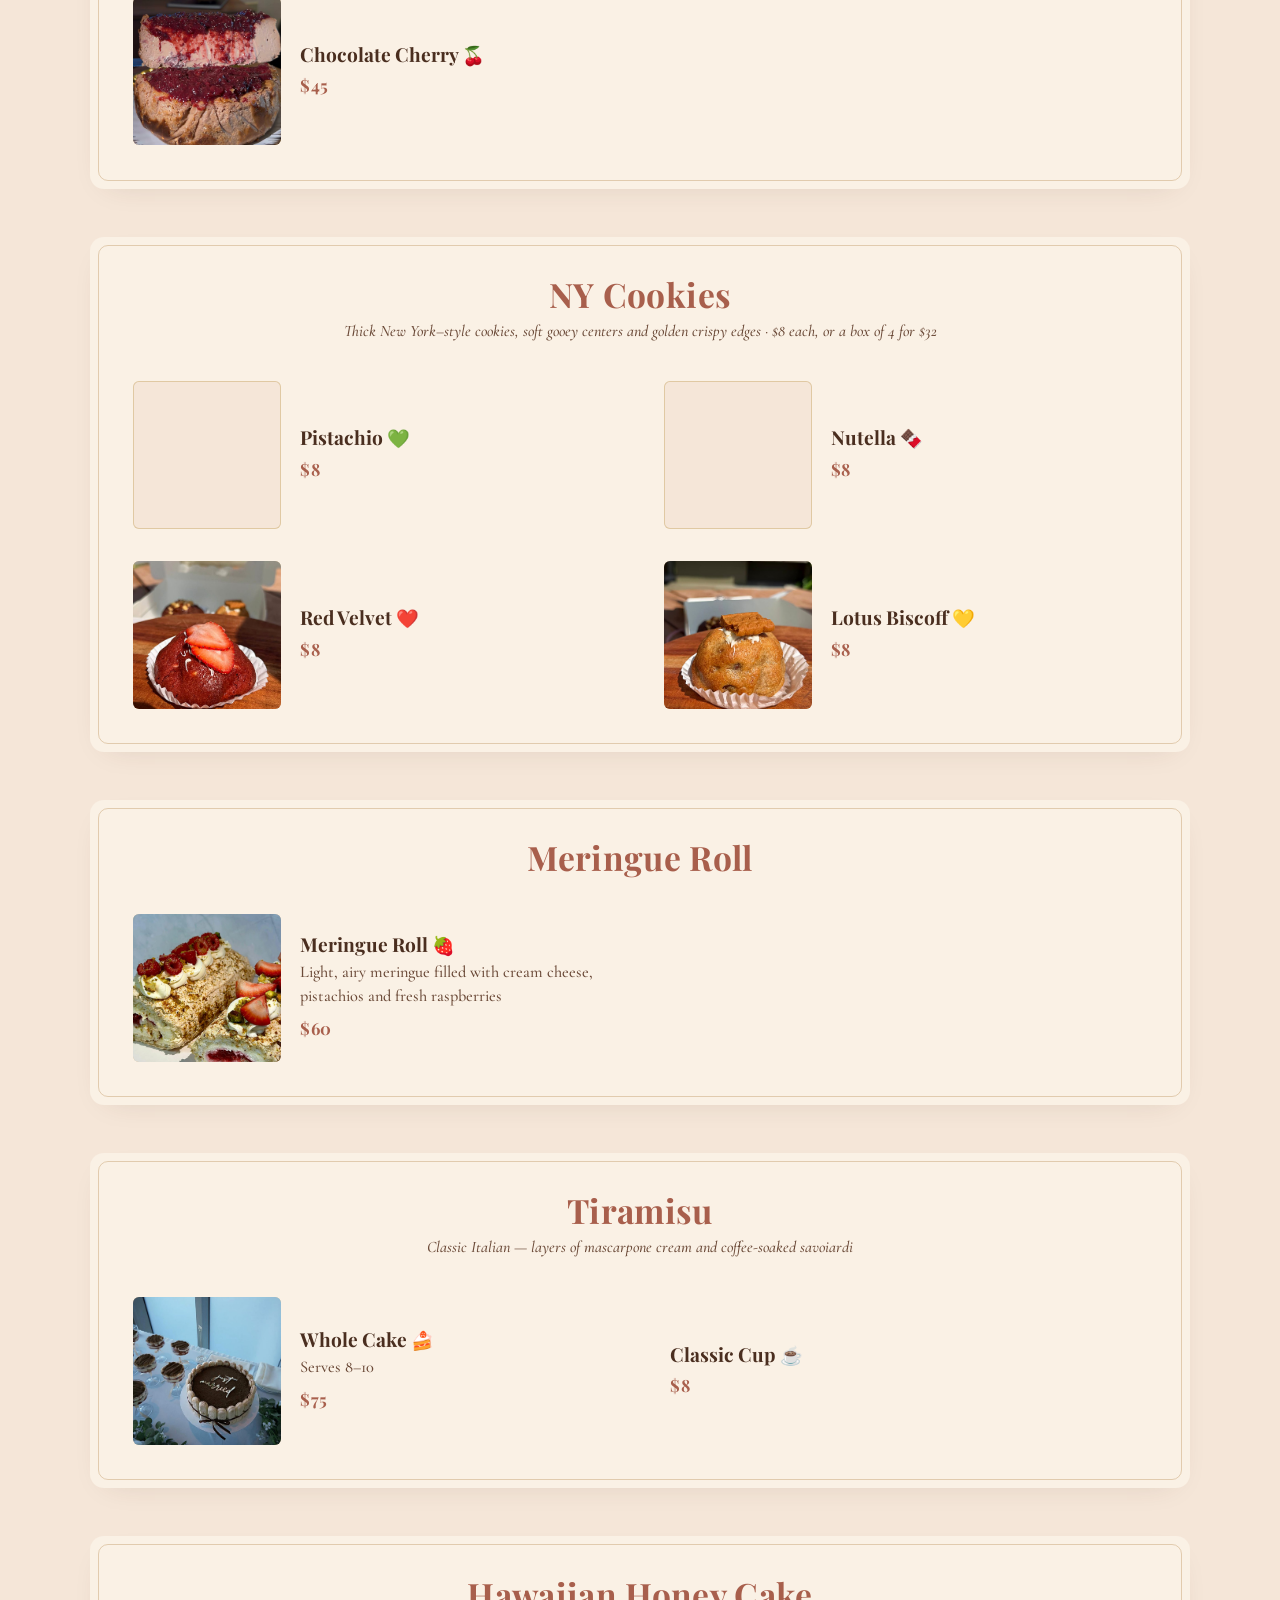
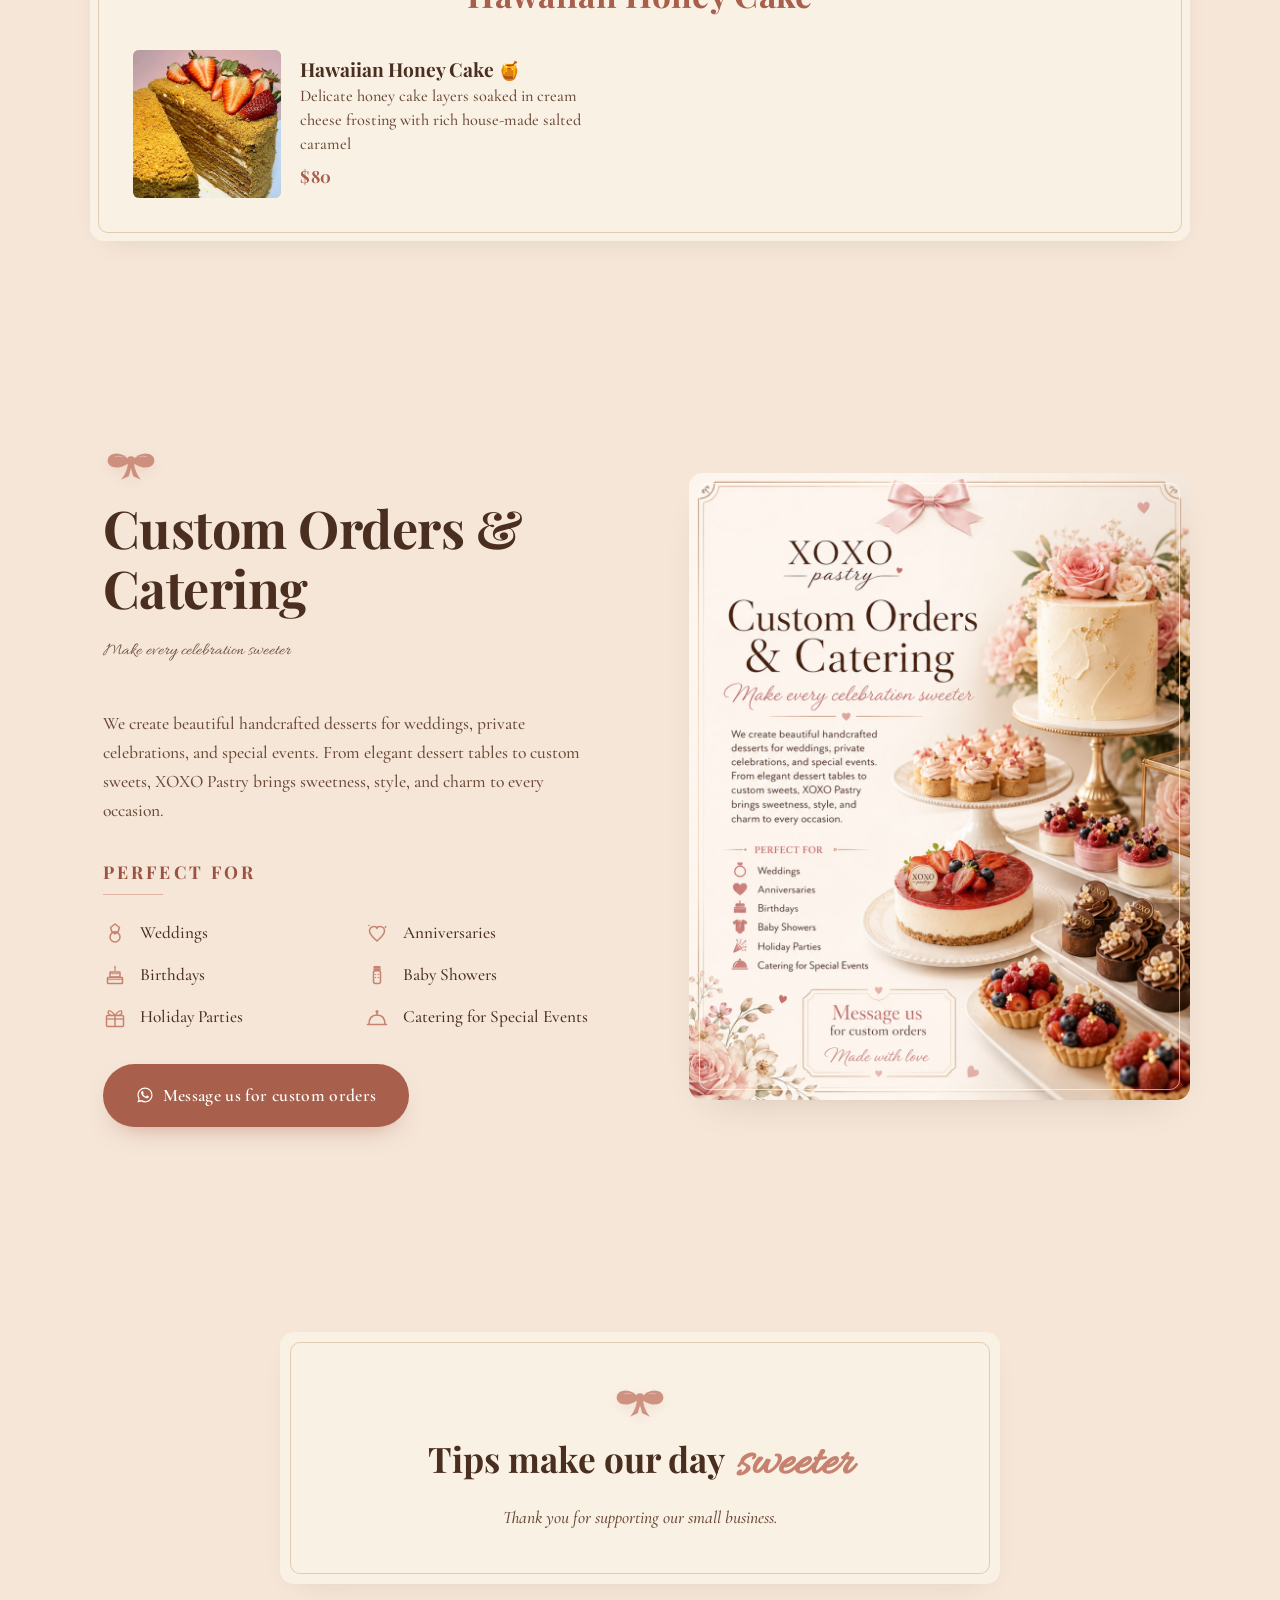
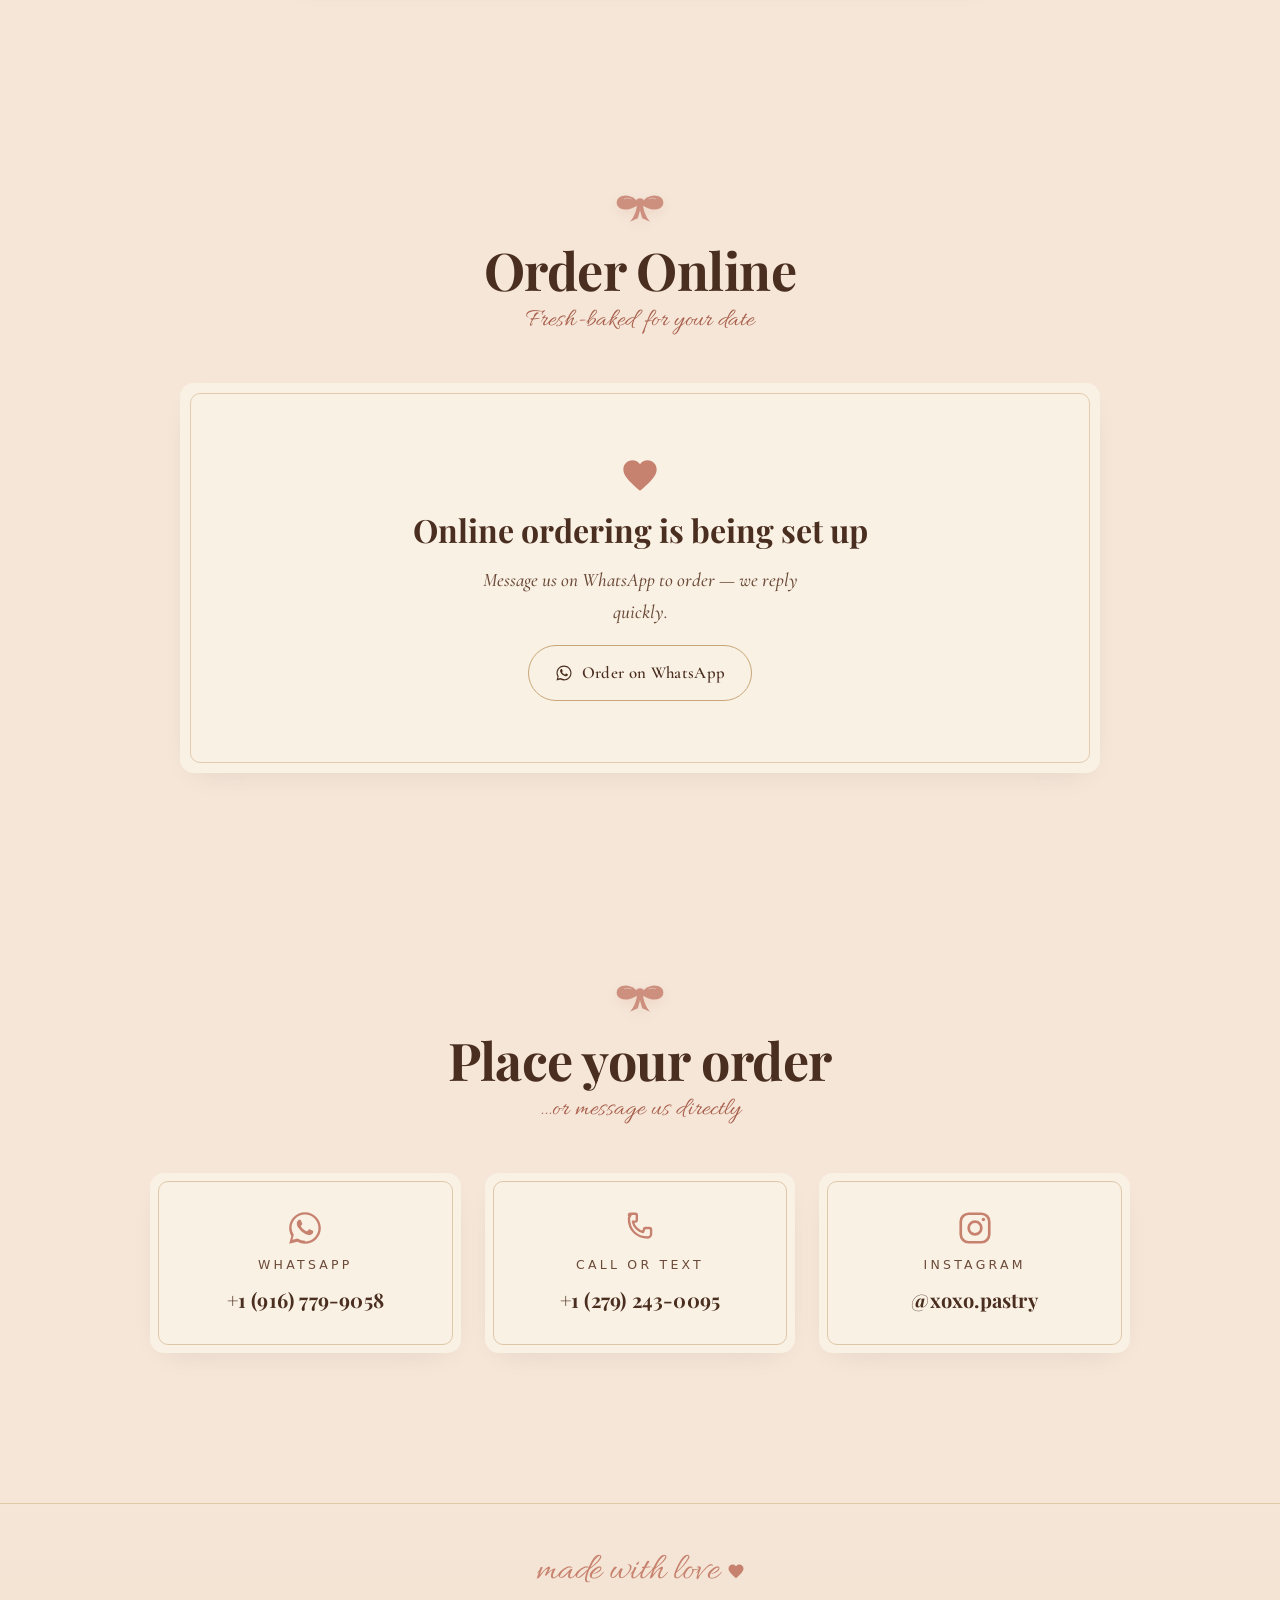
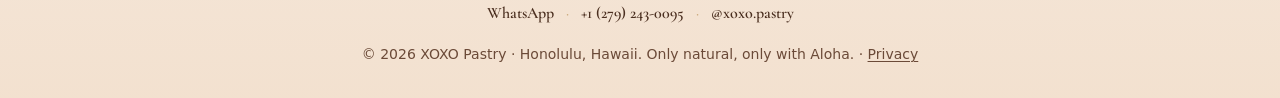
==== commit 7ba2589b: "Cheesecakes: large size is 7 inch now (was 8) Menu copy (index.html + build-menu.py) and the order f" ====
--- a/index.html
+++ b/index.html
@@ -214,7 +214,7 @@
           <p class="section__sub">Make every celebration sweeter</p>
         </header>
 
-        <p class="menu-stack__legend reveal">Pricing for our cheesecakes is shown as <strong>Baby 6″ / Standard 8″</strong>. Every dessert is made to order — minimum one day ahead.</p>
+        <p class="menu-stack__legend reveal">Pricing for our cheesecakes is shown as <strong>Baby 6″ / Standard 7″</strong>. Every dessert is made to order — minimum one day ahead.</p>
 
         <div class="menu-cats">
 
@@ -309,7 +309,7 @@
         <div class="menu-cat reveal">
           <header class="menu-cat__head">
             <h3 class="menu-cat__title">Signature Cheesecakes</h3>
-            <p class="menu-cat__sub">Standard 8″ (serves 8–10) · Baby 6″ (serves 2–4) · prices 6″ / 8″</p>
+            <p class="menu-cat__sub">Standard 7″ (serves 8–10) · Baby 6″ (serves 2–4) · prices 6″ / 7″</p>
           </header>
           <ul class="fcard-list">
             <li class="fcard reveal">
@@ -317,7 +317,7 @@
               <div class="fcard__body">
                 <h4 class="fcard__name">Coconut Strawberry <span class="fcard__emoji">🍓</span></h4>
                 <p class="fcard__desc">Crispy sablé crust, layered coconut and strawberry cheesecake with whipped coconut cream made from coconut milk and white chocolate</p>
-                <p class="fcard__price">6″ $45 · 8″ $70</p>
+                <p class="fcard__price">6″ $45 · 7″ $70</p>
               </div>
             </li>
             <li class="fcard reveal">
@@ -325,7 +325,7 @@
               <div class="fcard__body">
                 <h4 class="fcard__name">Pistachio Raspberry <span class="fcard__emoji">💚</span></h4>
                 <p class="fcard__desc">Buttery sablé crust with pistachio flour, creamy pistachio cheesecake, rich raspberry confit and silky white chocolate pistachio ganache</p>
-                <p class="fcard__price">6″ $50 · 8″ $85</p>
+                <p class="fcard__price">6″ $50 · 7″ $85</p>
               </div>
             </li>
             <li class="fcard reveal">
@@ -333,7 +333,7 @@
               <div class="fcard__body">
                 <h4 class="fcard__name">Honey <span class="fcard__emoji">🍯</span></h4>
                 <p class="fcard__desc">Crispy sablé crust, honey cheesecake layered with delicate honey sponge and honey crumble</p>
-                <p class="fcard__price">6″ $45 · 8″ $75</p>
+                <p class="fcard__price">6″ $45 · 7″ $75</p>
               </div>
             </li>
             <li class="fcard reveal">
@@ -341,7 +341,7 @@
               <div class="fcard__body">
                 <h4 class="fcard__name">Baklava <span class="fcard__emoji">🍯</span></h4>
                 <p class="fcard__desc">Creamy honey cheesecake on a crisp base, layered with homemade honey syrup-soaked baklava and crushed pistachios</p>
-                <p class="fcard__price">8″ only $80</p>
+                <p class="fcard__price">7″ only $80</p>
               </div>
             </li>
           </ul>
@@ -349,7 +349,7 @@
         <div class="menu-cat reveal">
           <header class="menu-cat__head">
             <h3 class="menu-cat__title">Basque Cheesecake</h3>
-            <p class="menu-cat__sub">Gluten-free · Spanish-style, caramelized crust and soft, melt-in-your-mouth center · 8″ · serves 8–10</p>
+            <p class="menu-cat__sub">Gluten-free · Spanish-style, caramelized crust and soft, melt-in-your-mouth center · 7″ · serves 8–10</p>
           </header>
           <ul class="fcard-list">
             <li class="fcard reveal">
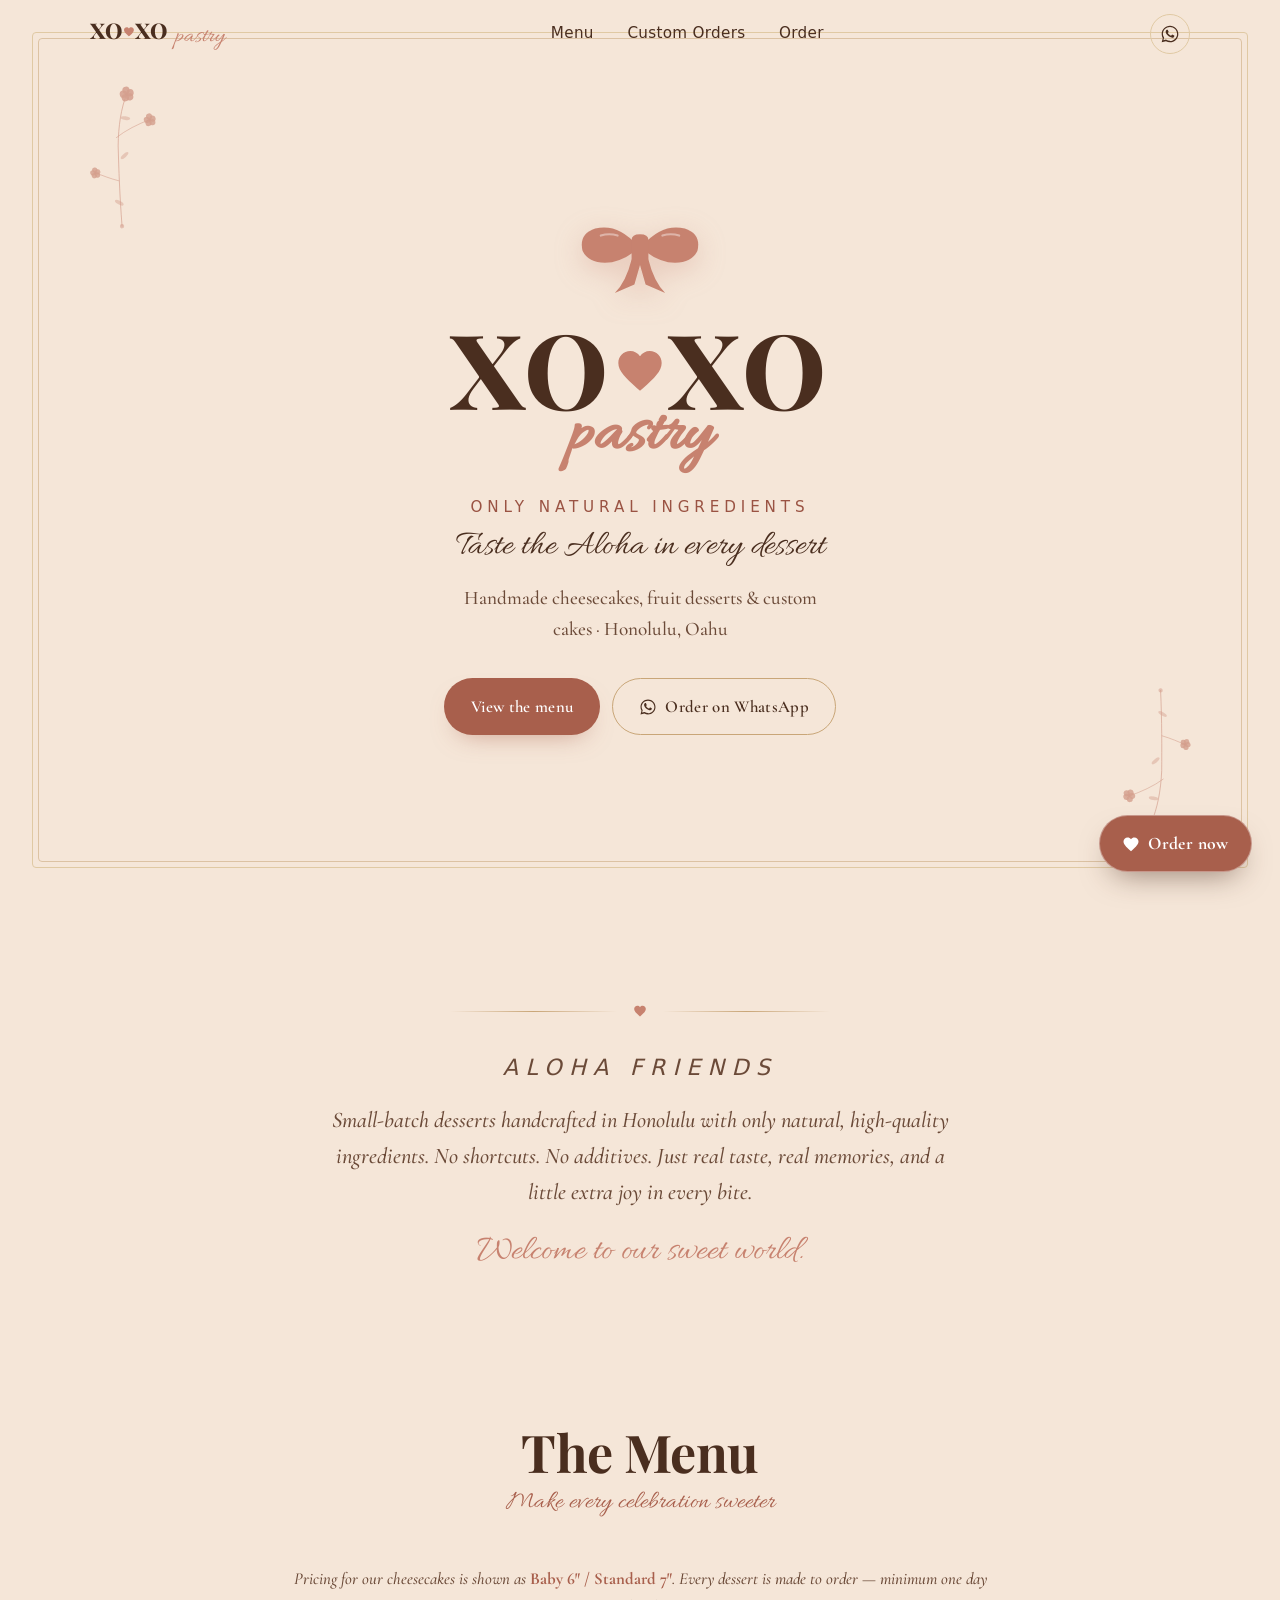
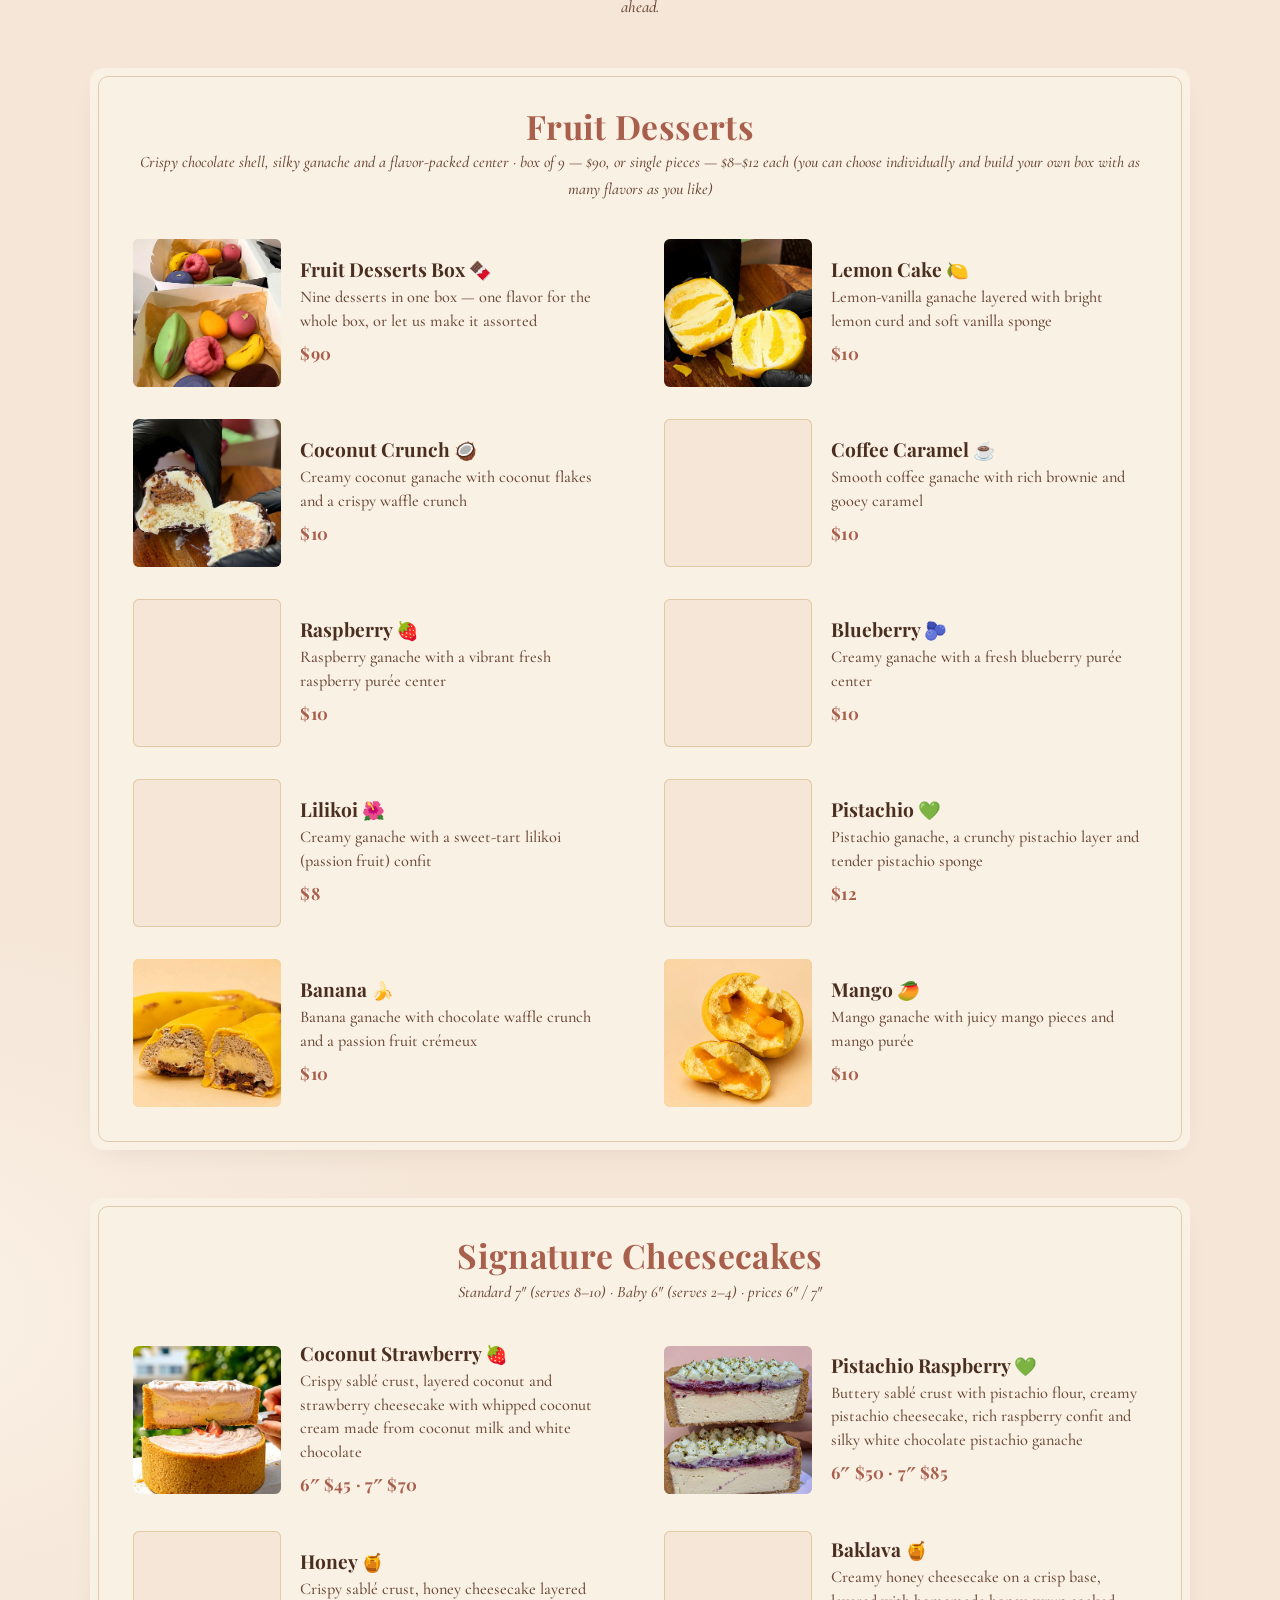
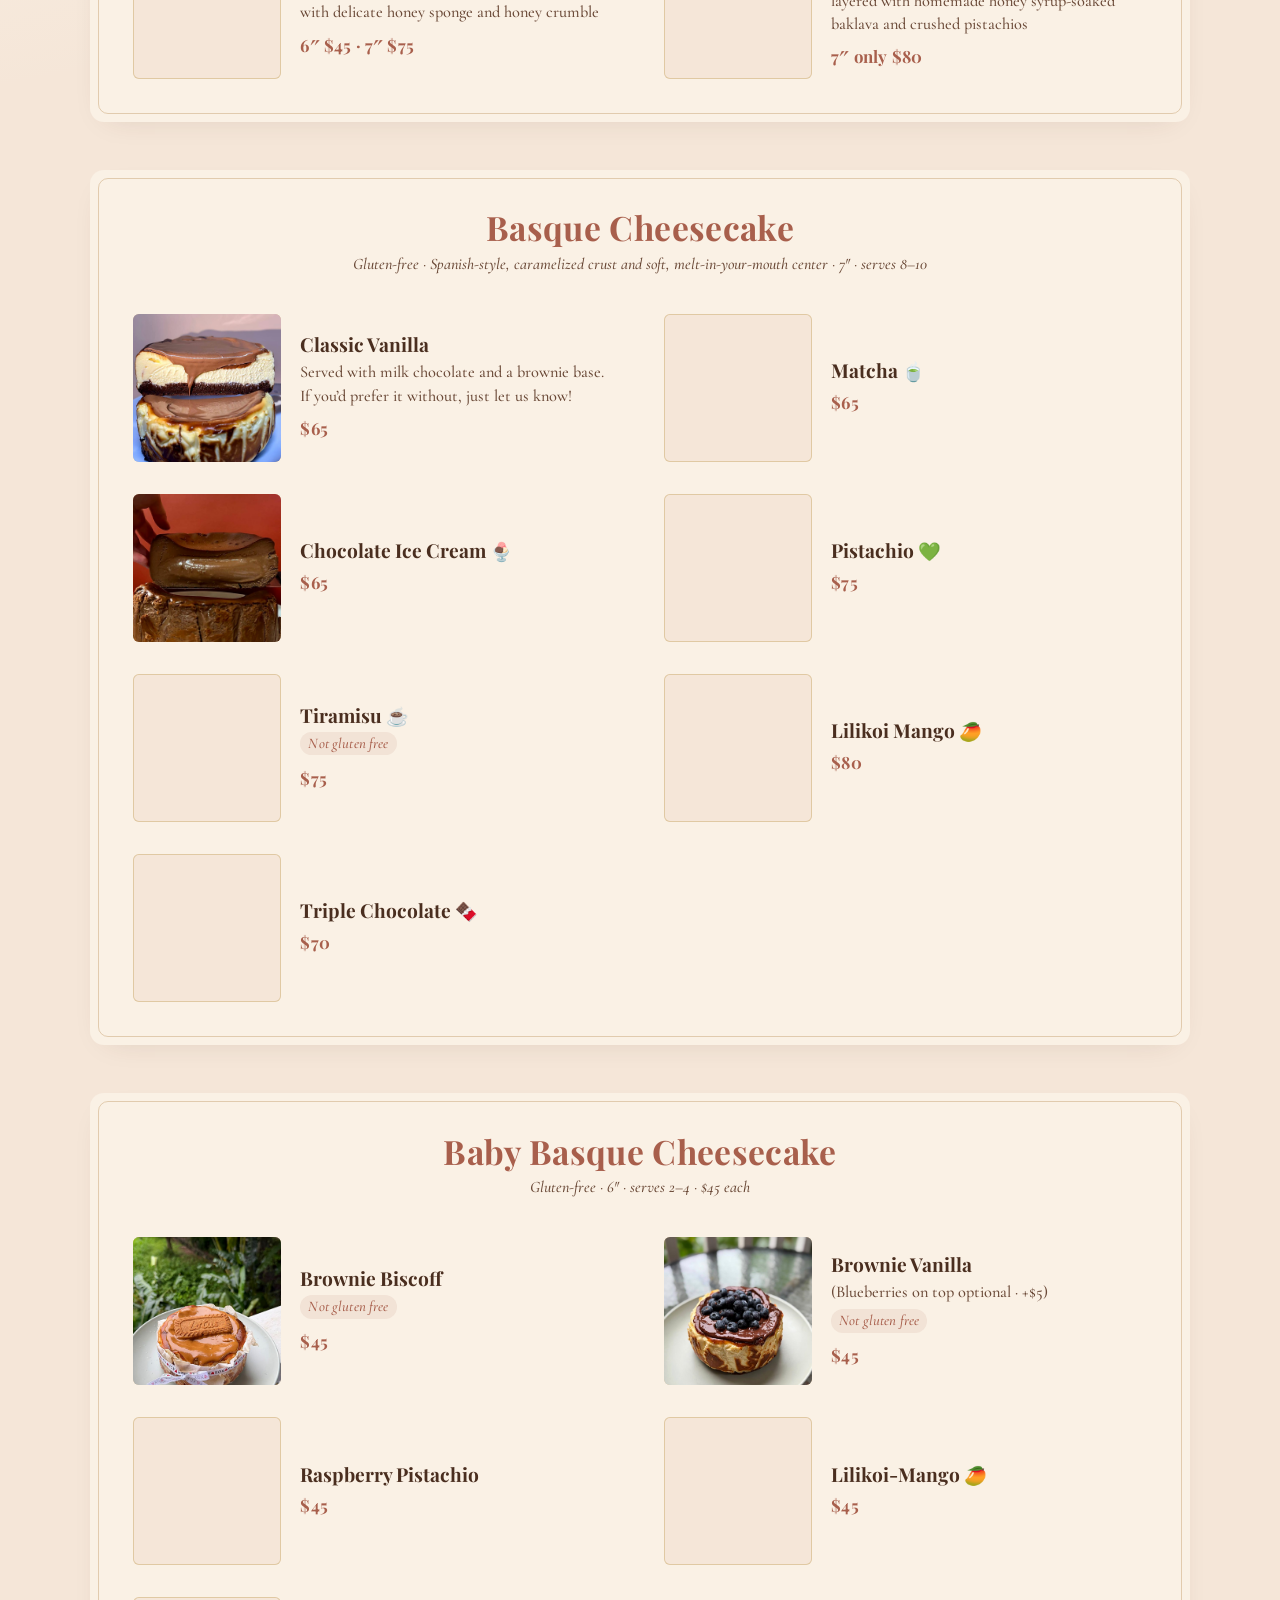
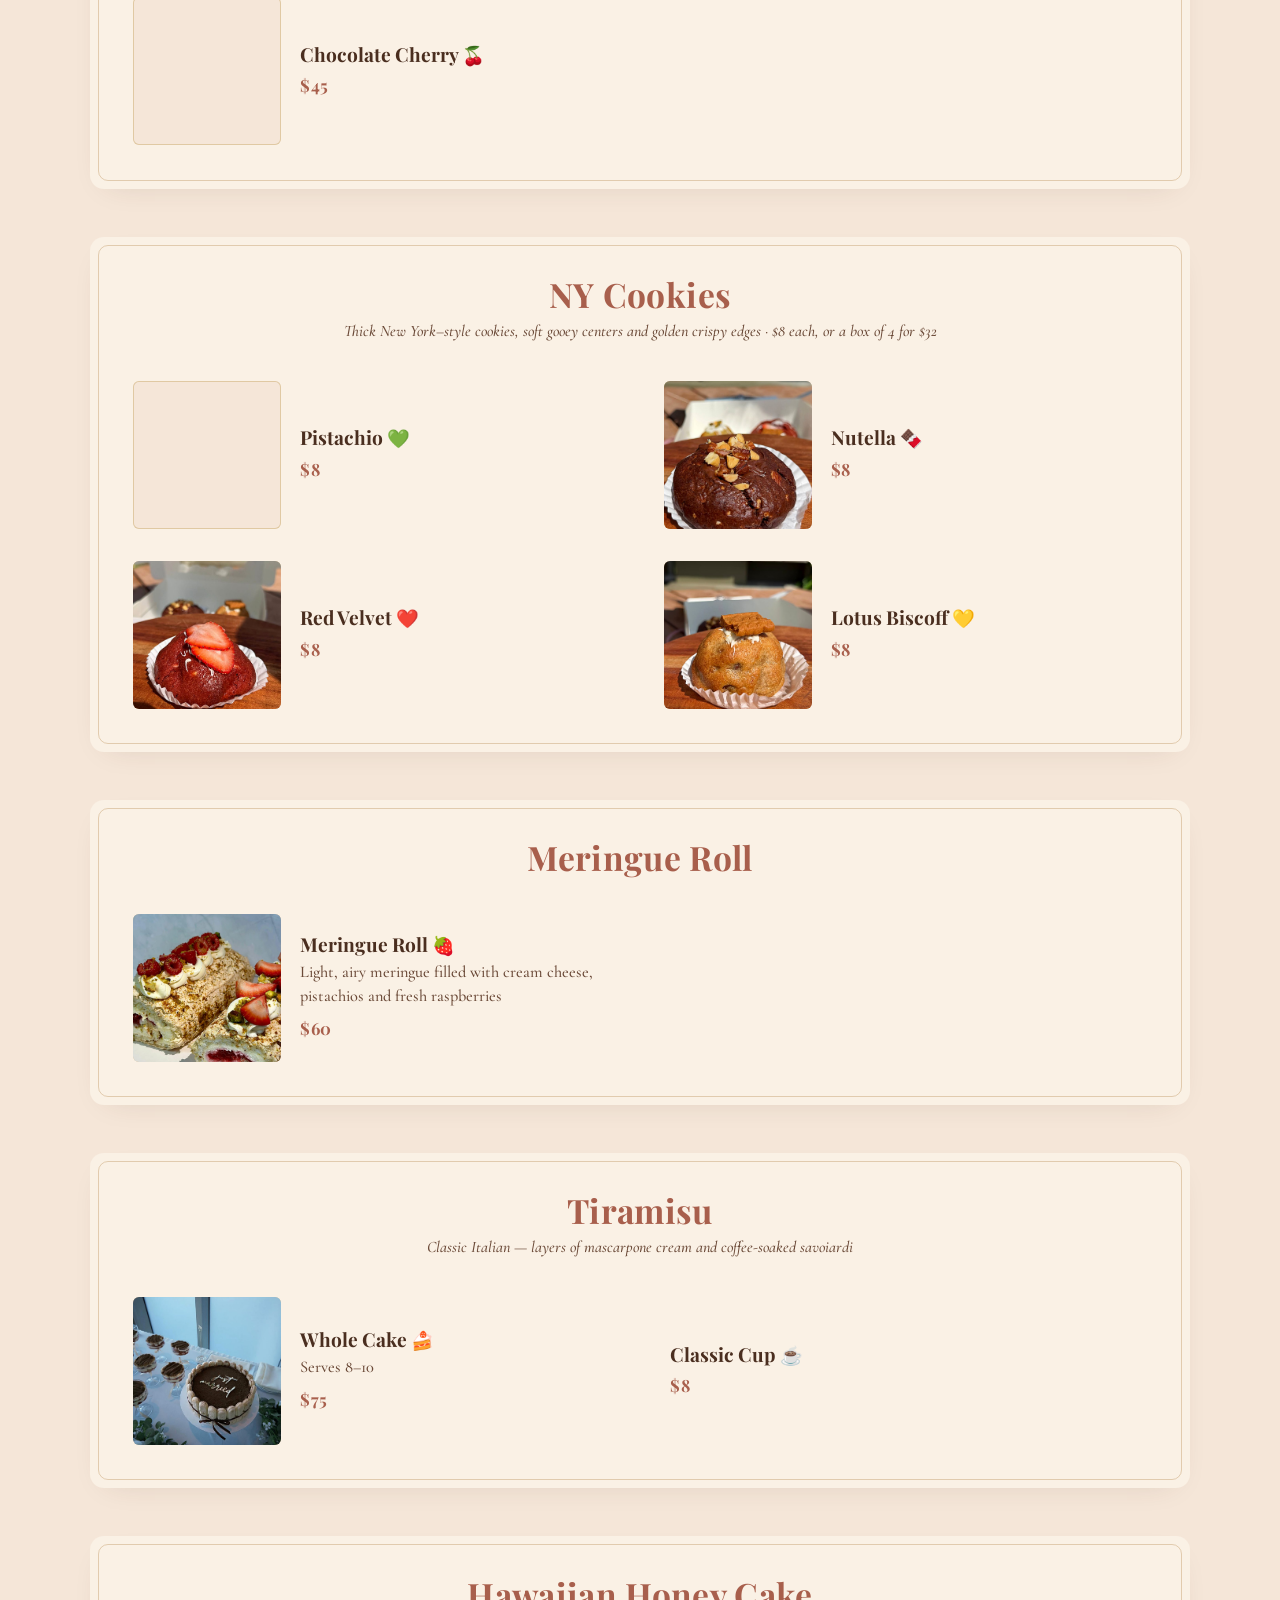
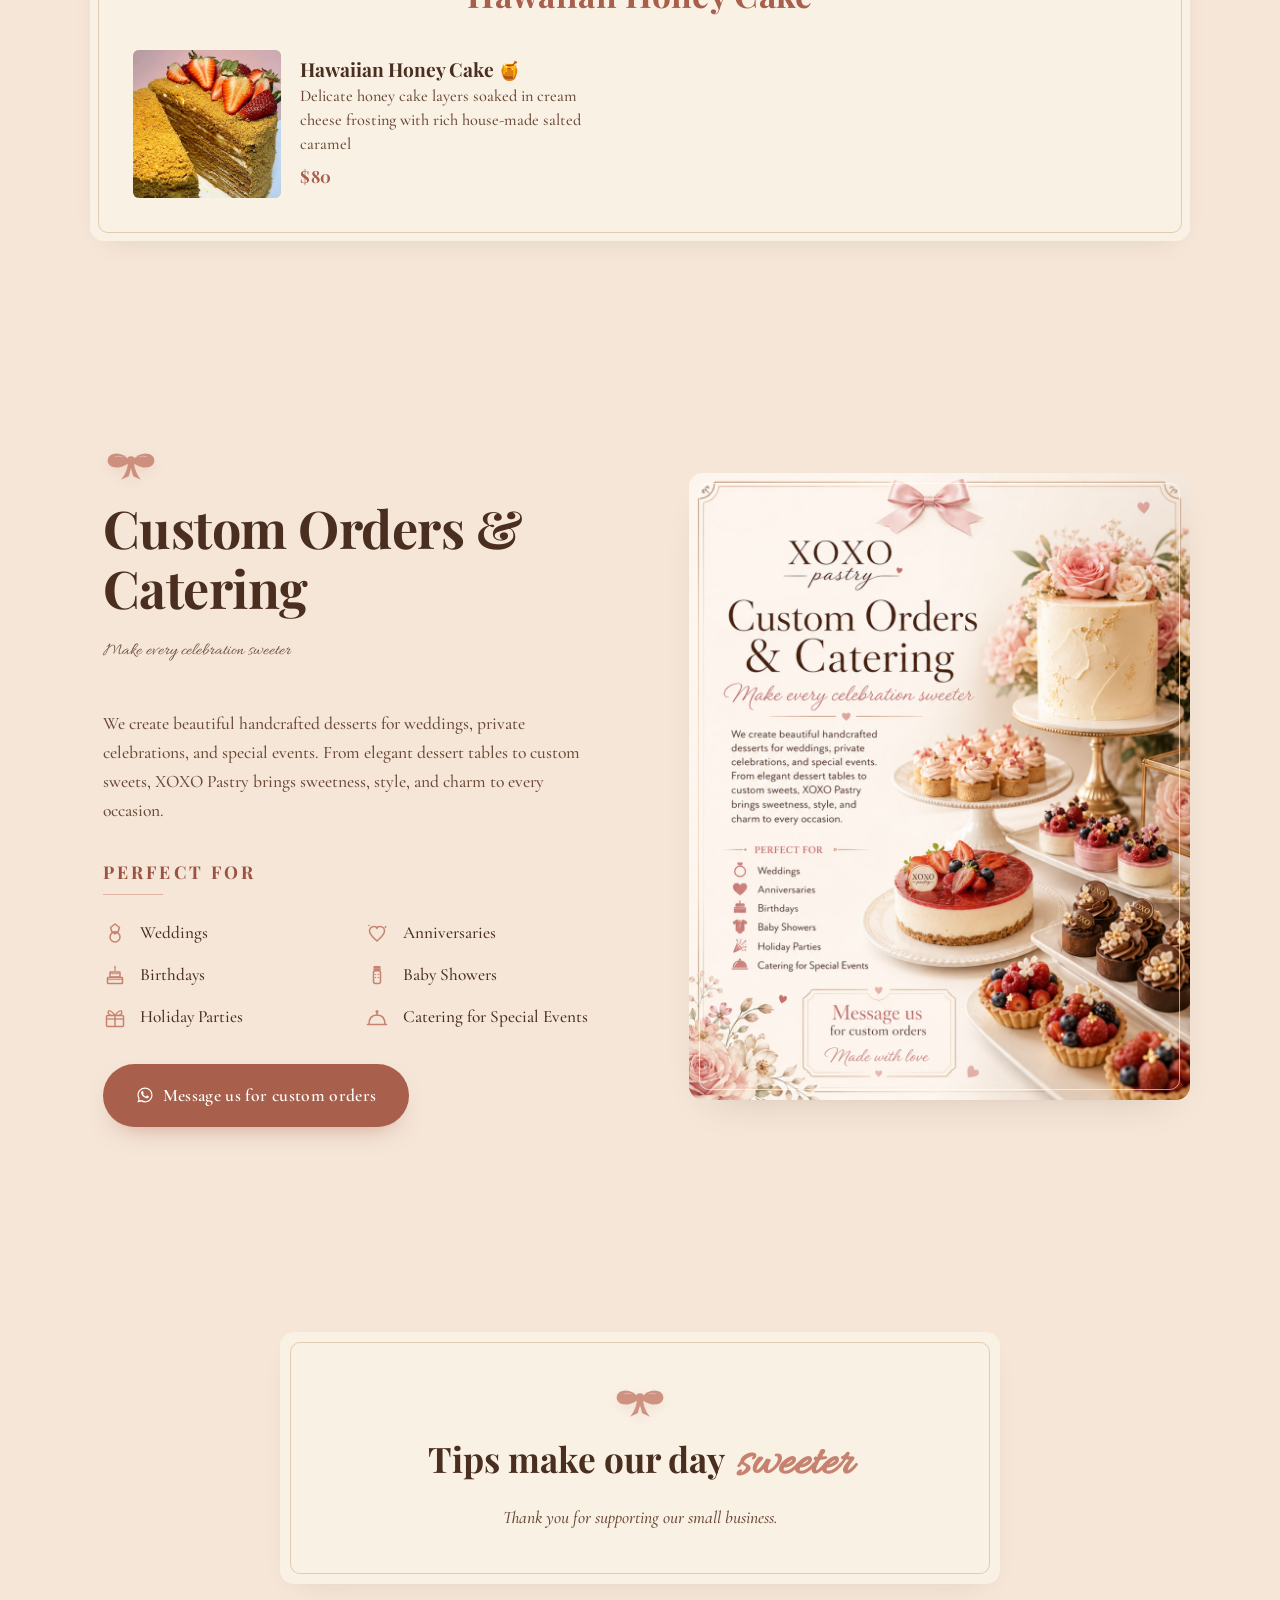
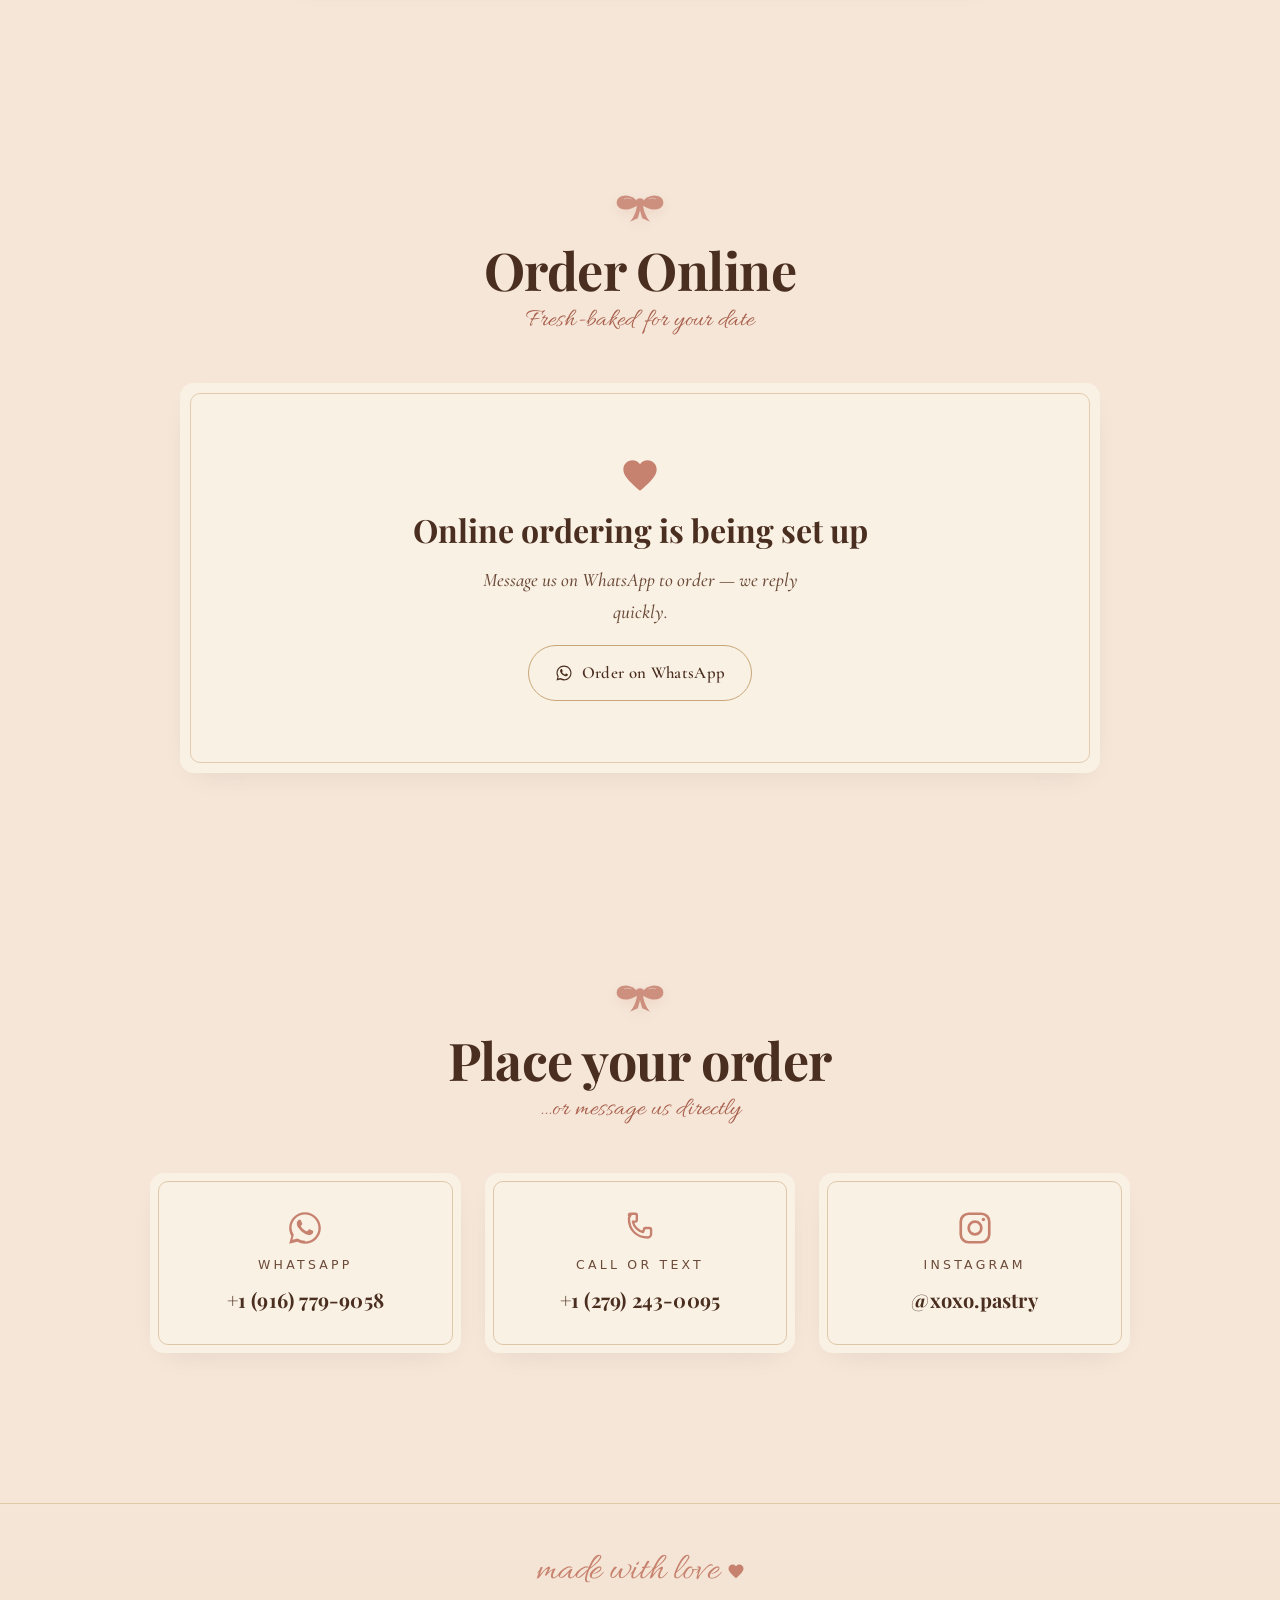
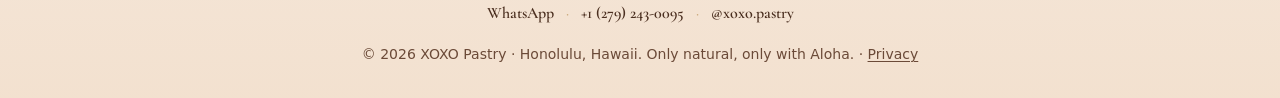
==== commit 7244c3ae: "Menu managed from admin: Sold out, sections, cards, photos, order options - admin.html: new Menu tab" ====
--- a/index.html
+++ b/index.html
@@ -833,6 +833,7 @@
 
   <script src="script.js" defer></script>
   <script src="js/config.js" defer></script>
+  <script src="js/menu.js" defer></script>
   <script src="js/order-form.js" defer></script>
   <script src="js/datepicker.js" defer></script>
 </body>
--- a/styles.css
+++ b/styles.css
@@ -669,6 +669,25 @@
   font-size: 0.92rem;
   line-height: 1.35;
 }
+/* Sold out (set from admin.html → Menu; drawn by js/menu.js) */
+.fcard--soldout .fcard__media img { filter: grayscale(0.85); opacity: 0.55; }
+.fcard--soldout .fcard__name,
+.fcard--soldout .fcard__desc { opacity: 0.6; }
+.fcard__soldout-tag {
+  display: inline-block;
+  margin-left: 0.55rem;
+  padding: 0.1rem 0.55rem;
+  border-radius: 999px;
+  background: var(--ink-brown);
+  color: var(--bg-cream-soft);
+  font-family: var(--font-ui);
+  font-size: 0.72rem;
+  font-weight: 600;
+  letter-spacing: 0.06em;
+  text-transform: uppercase;
+  vertical-align: 0.15em;
+}
+.fcard--soldout .fcard__price { color: var(--ink-brown-soft); }
 .fcard__note--warn {
   display: inline-block;
   padding: 0.12rem 0.5rem;
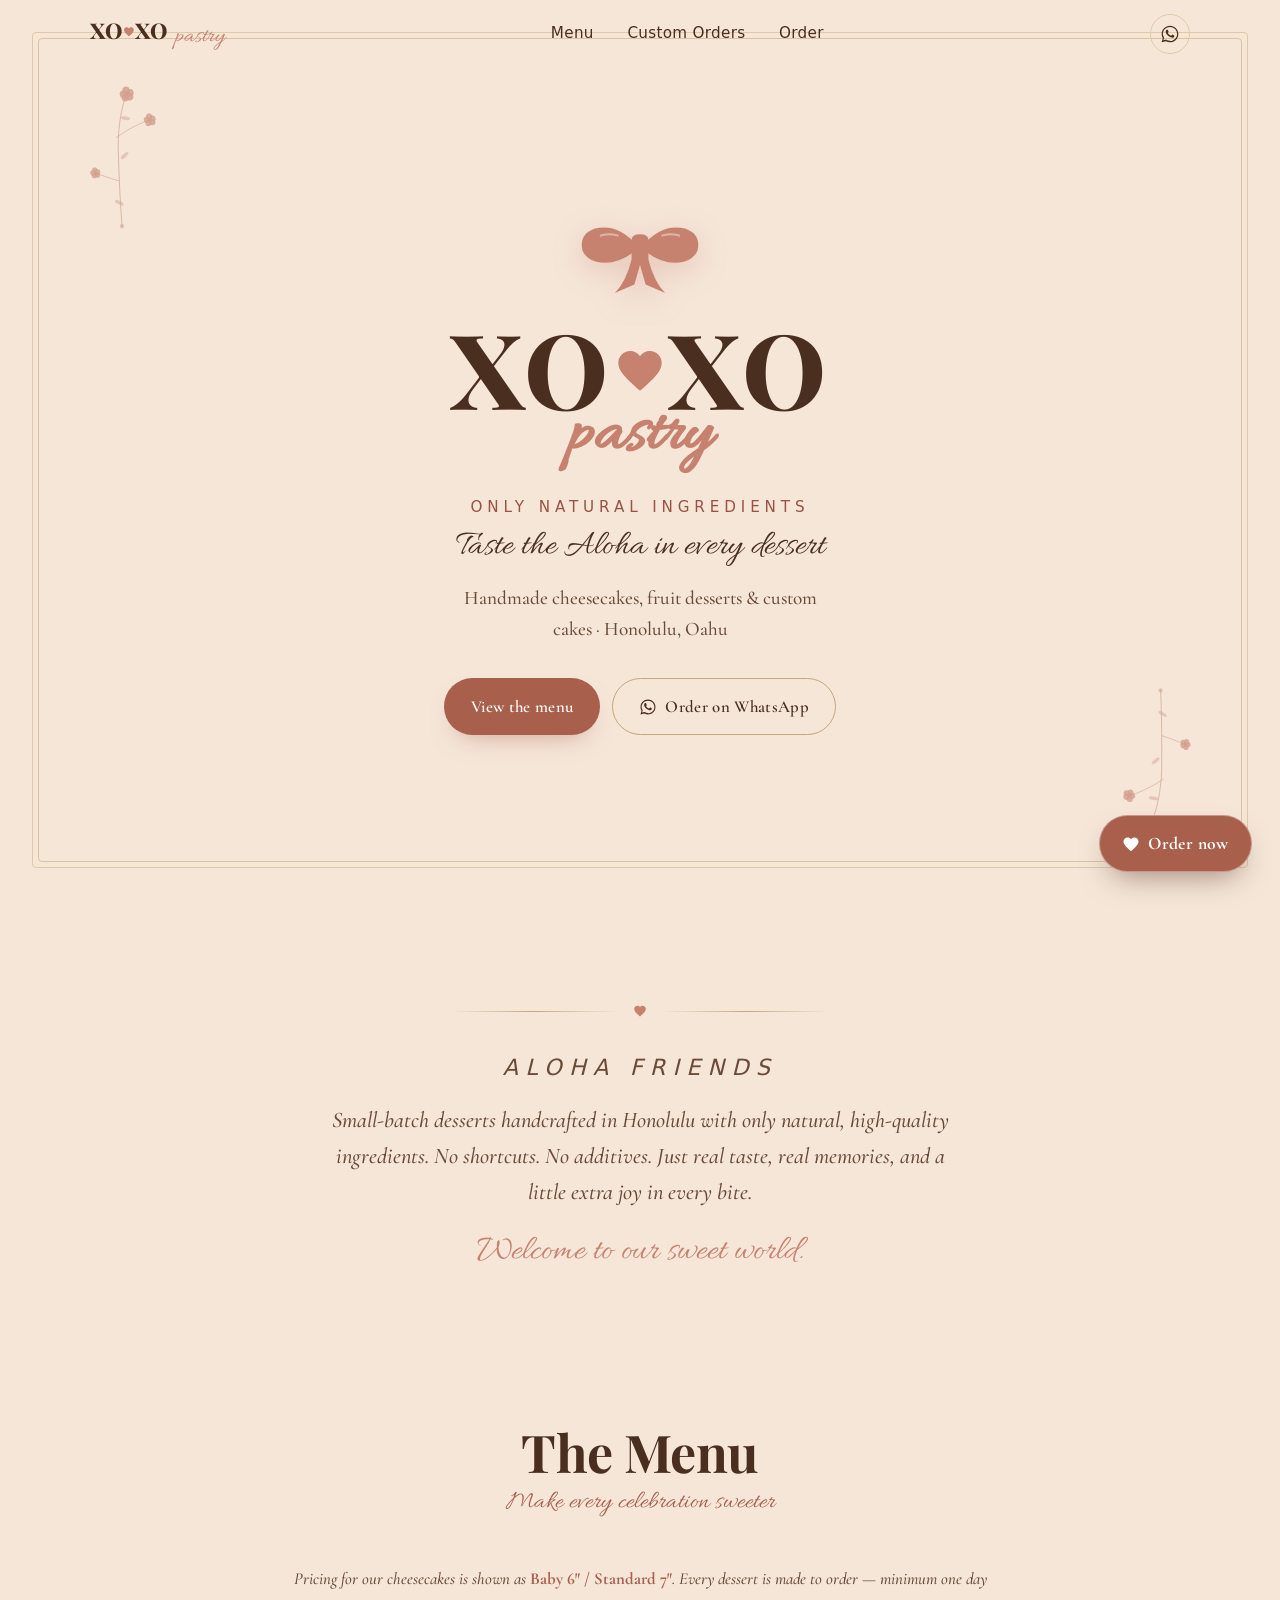
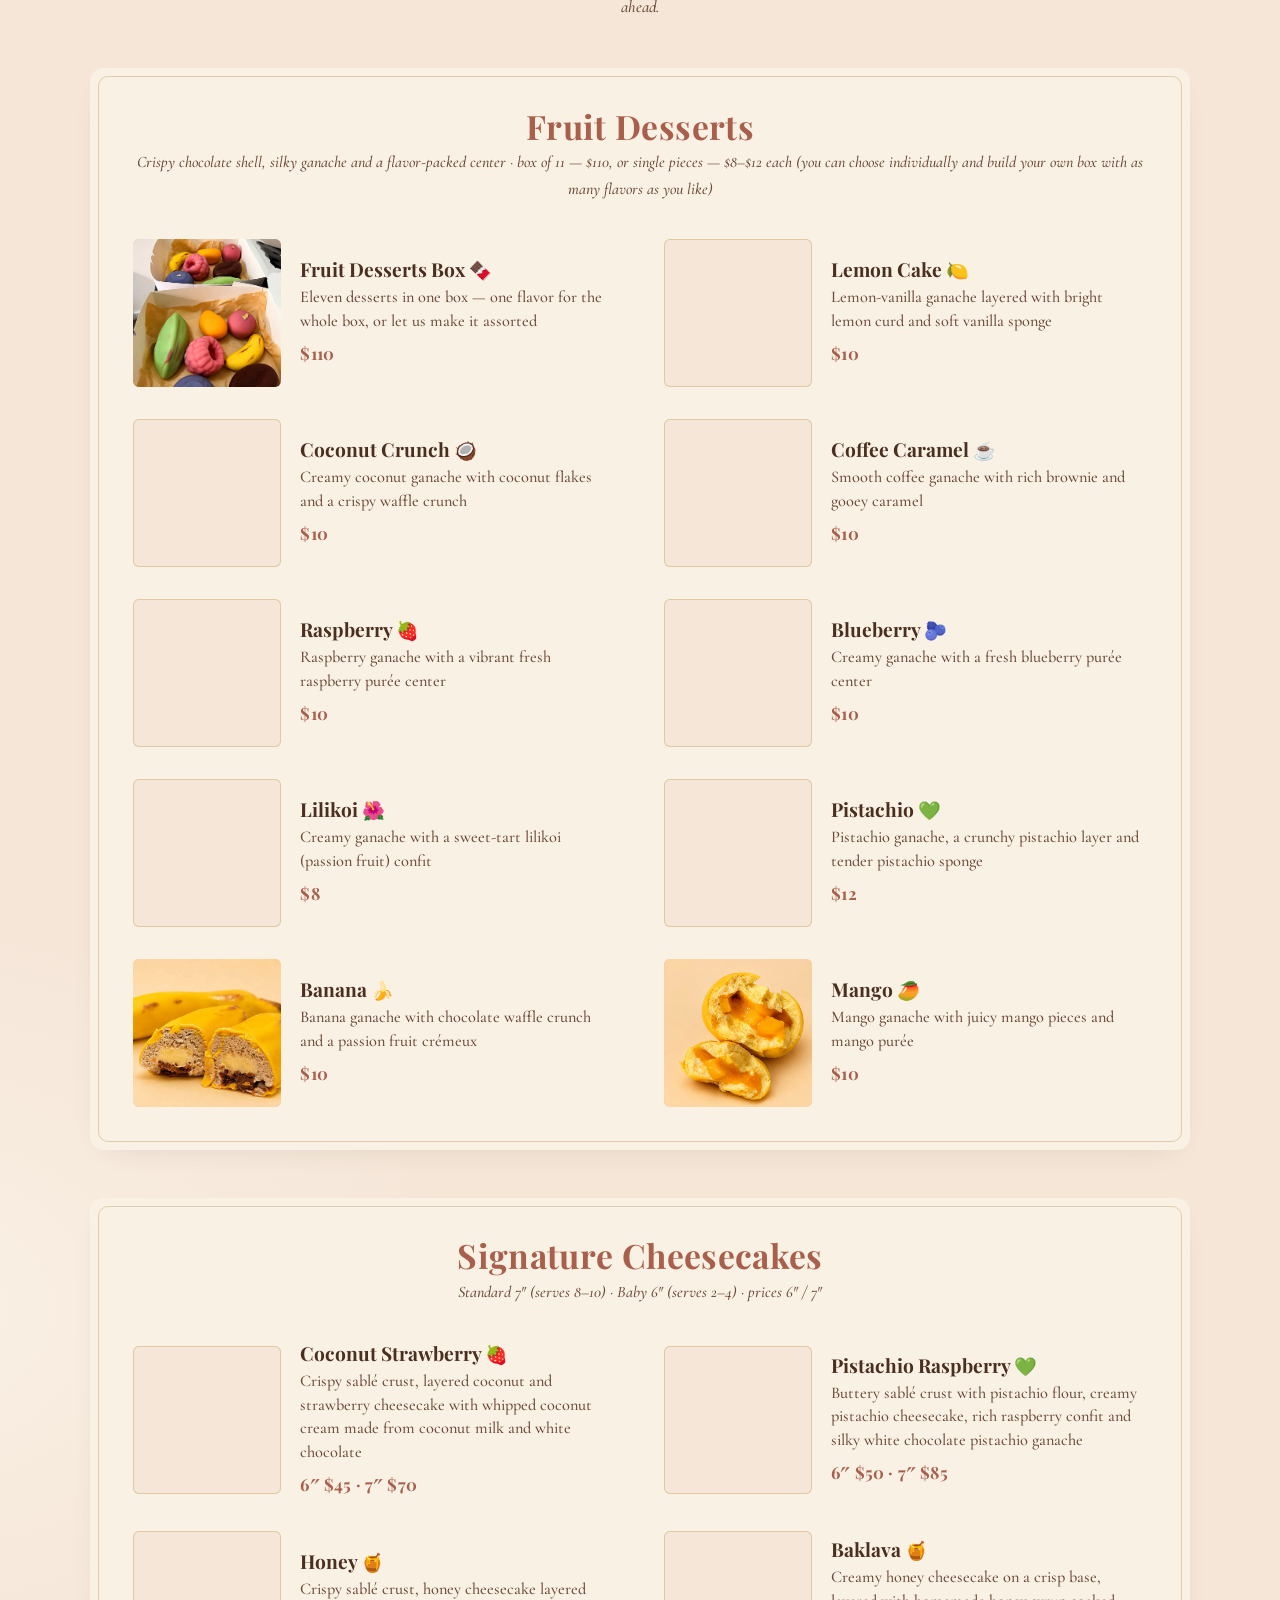
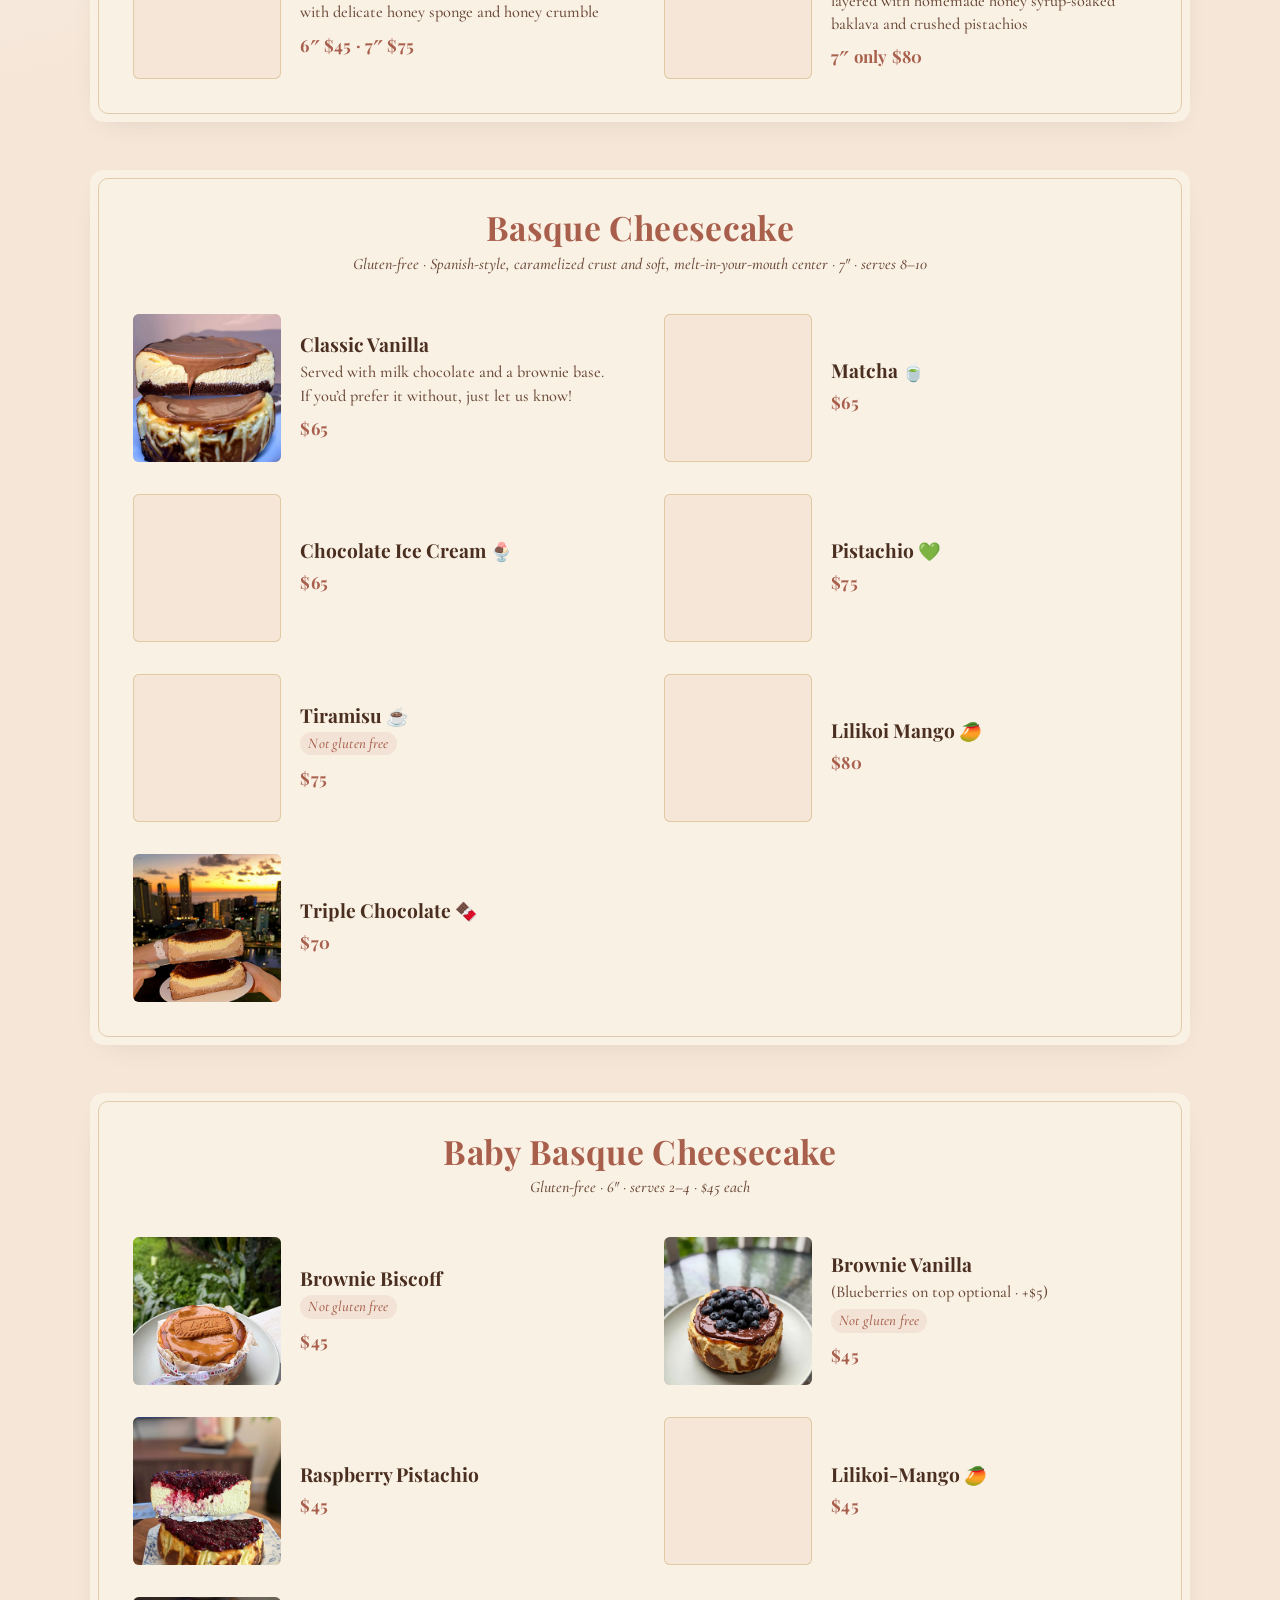
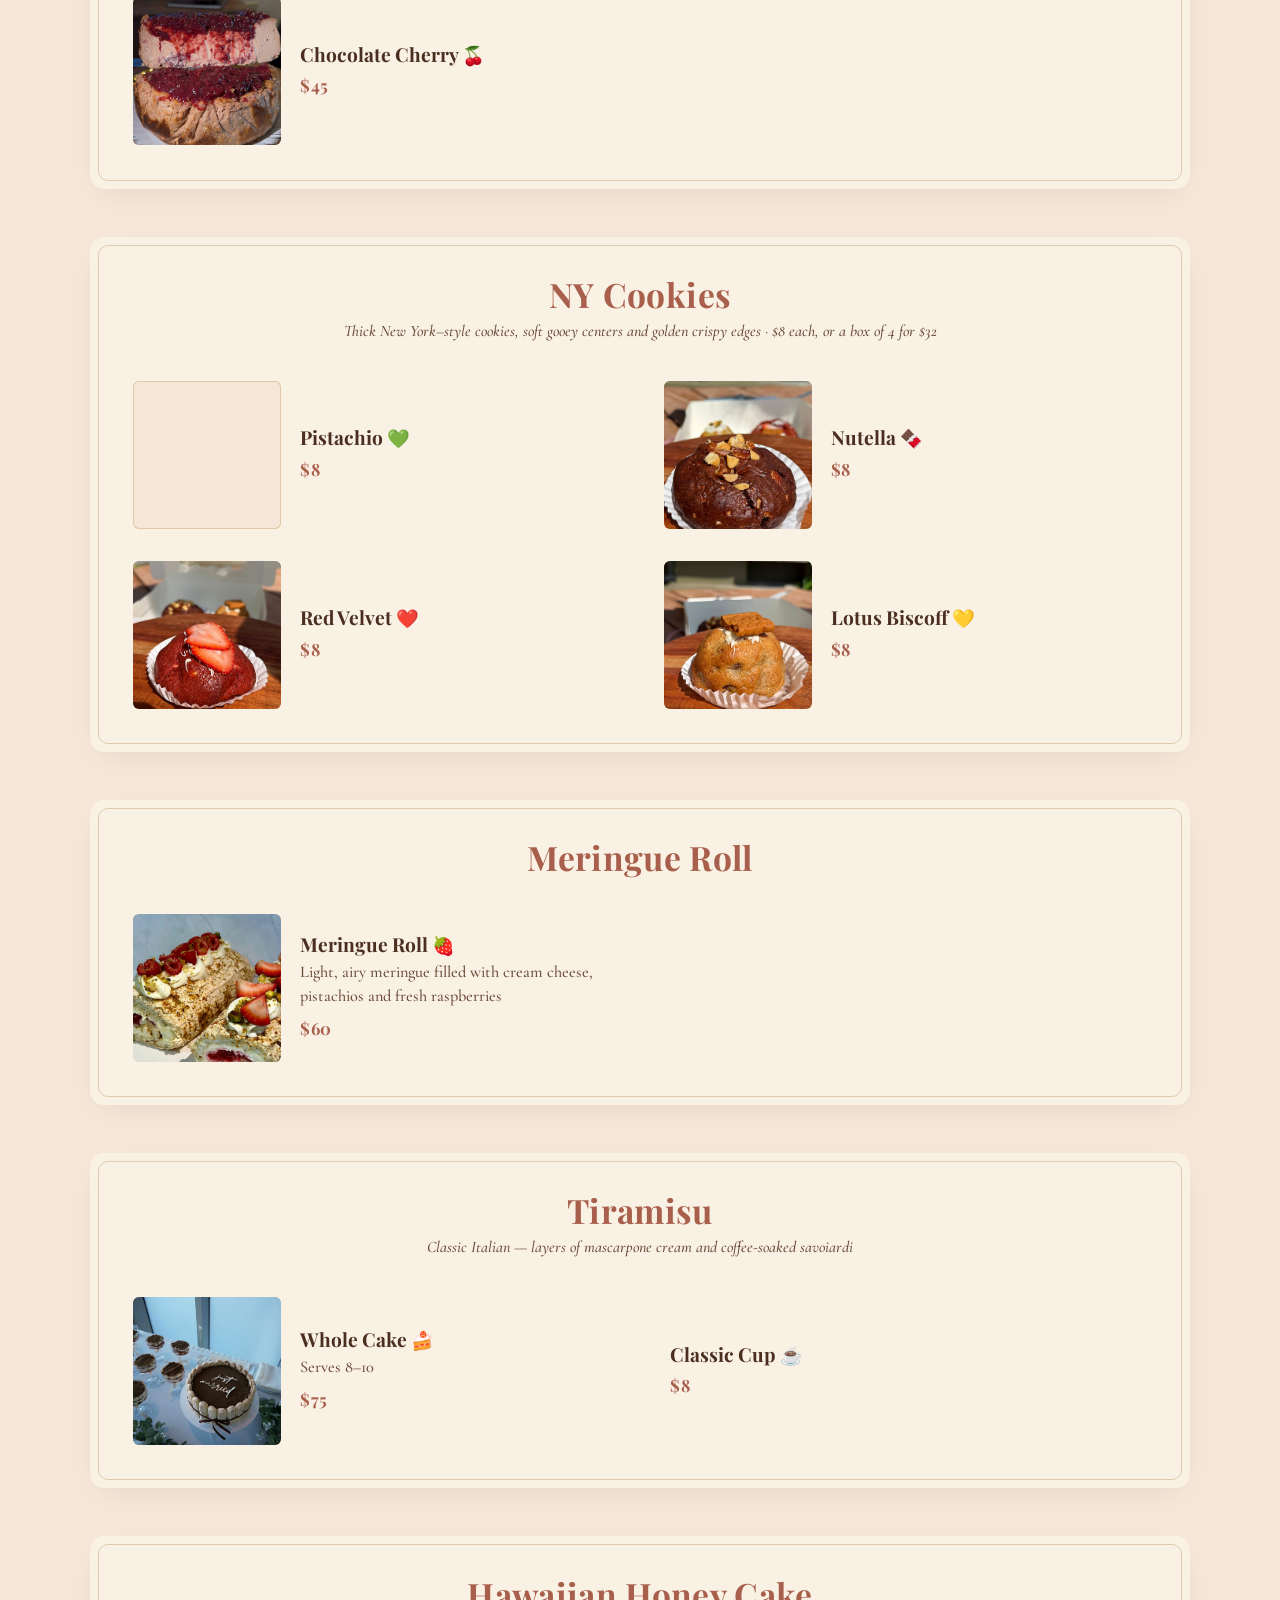
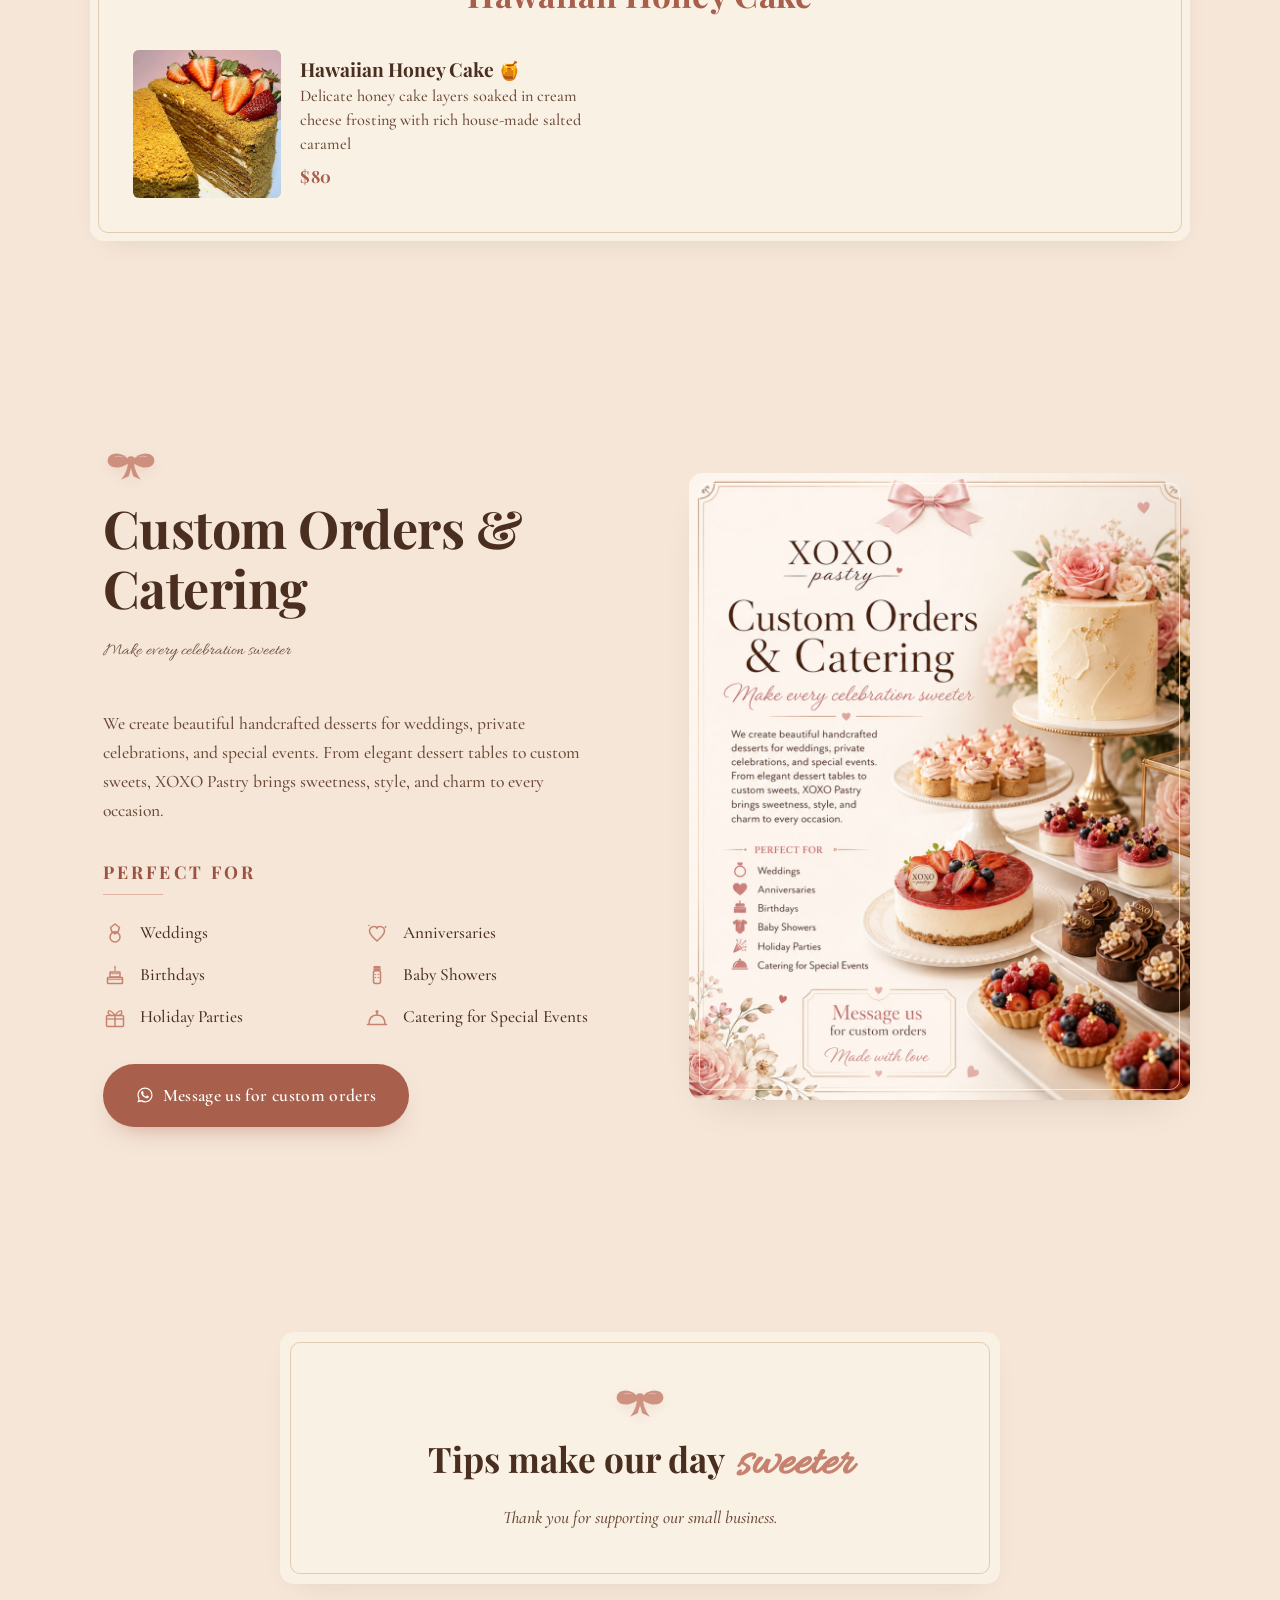
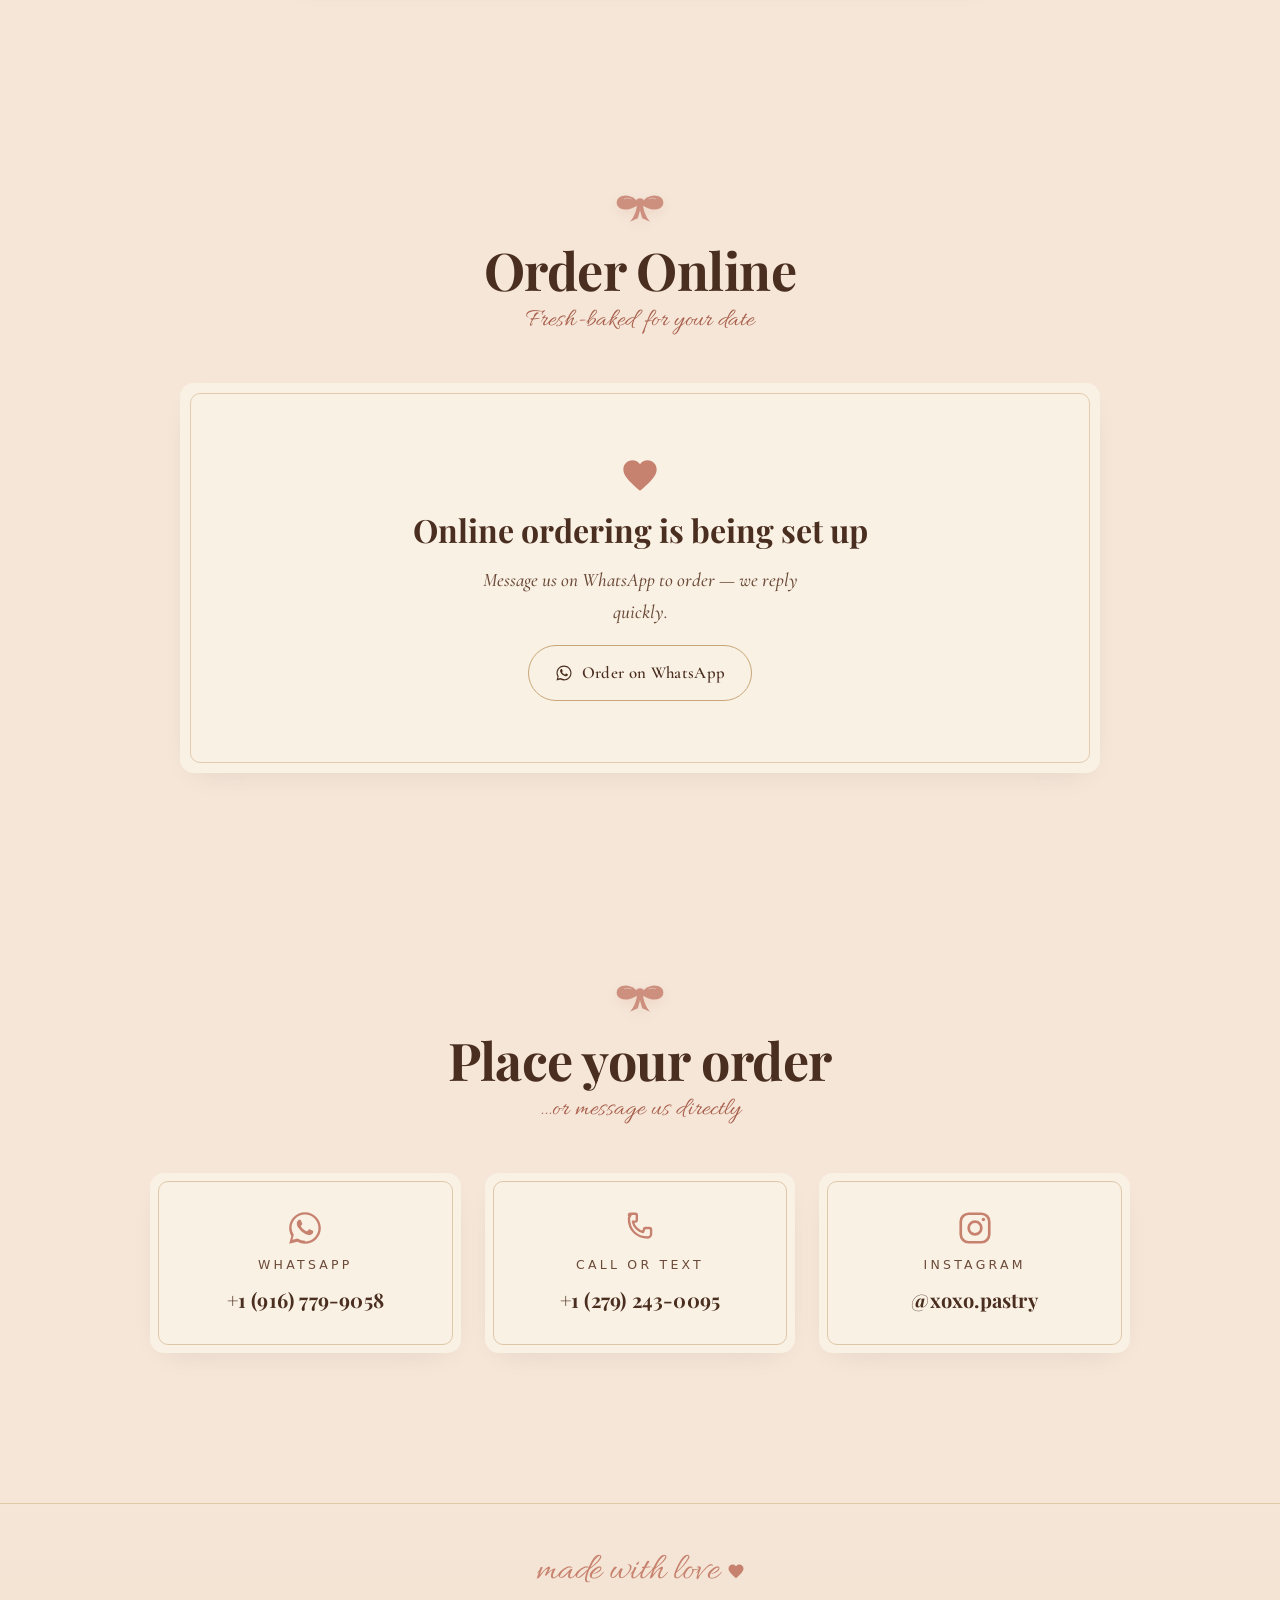
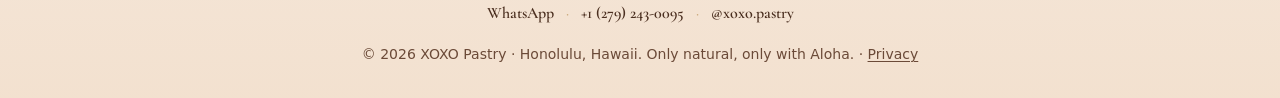
==== commit c73bddec: "Fruit Desserts box: 11 pieces for $110 (static fallback text) The live menu and prices were changed " ====
--- a/index.html
+++ b/index.html
@@ -221,15 +221,15 @@
         <div class="menu-cat reveal">
           <header class="menu-cat__head">
             <h3 class="menu-cat__title">Fruit Desserts</h3>
-            <p class="menu-cat__sub">Crispy chocolate shell, silky ganache and a flavor-packed center · box of 9 — $90, or single pieces — $8–$12 each (you can choose individually and build your own box with as many flavors as you like)</p>
+            <p class="menu-cat__sub">Crispy chocolate shell, silky ganache and a flavor-packed center · box of 11 — $110, or single pieces — $8–$12 each (you can choose individually and build your own box with as many flavors as you like)</p>
           </header>
           <ul class="fcard-list">
             <li class="fcard reveal">
               <div class="fcard__media"><img src="images/menu/fruit-fruit-desserts-box.jpg?v=9a447485" alt="XOXO Pastry Fruit Desserts Box Fruit Dessert" width="752" height="1000" loading="lazy" decoding="async"></div>
               <div class="fcard__body">
                 <h4 class="fcard__name">Fruit Desserts Box <span class="fcard__emoji">🍫</span></h4>
-                <p class="fcard__desc">Nine desserts in one box — one flavor for the whole box, or let us make it assorted</p>
-                <p class="fcard__price">$90</p>
+                <p class="fcard__desc">Eleven desserts in one box — one flavor for the whole box, or let us make it assorted</p>
+                <p class="fcard__price">$110</p>
               </div>
             </li>
             <li class="fcard reveal">
